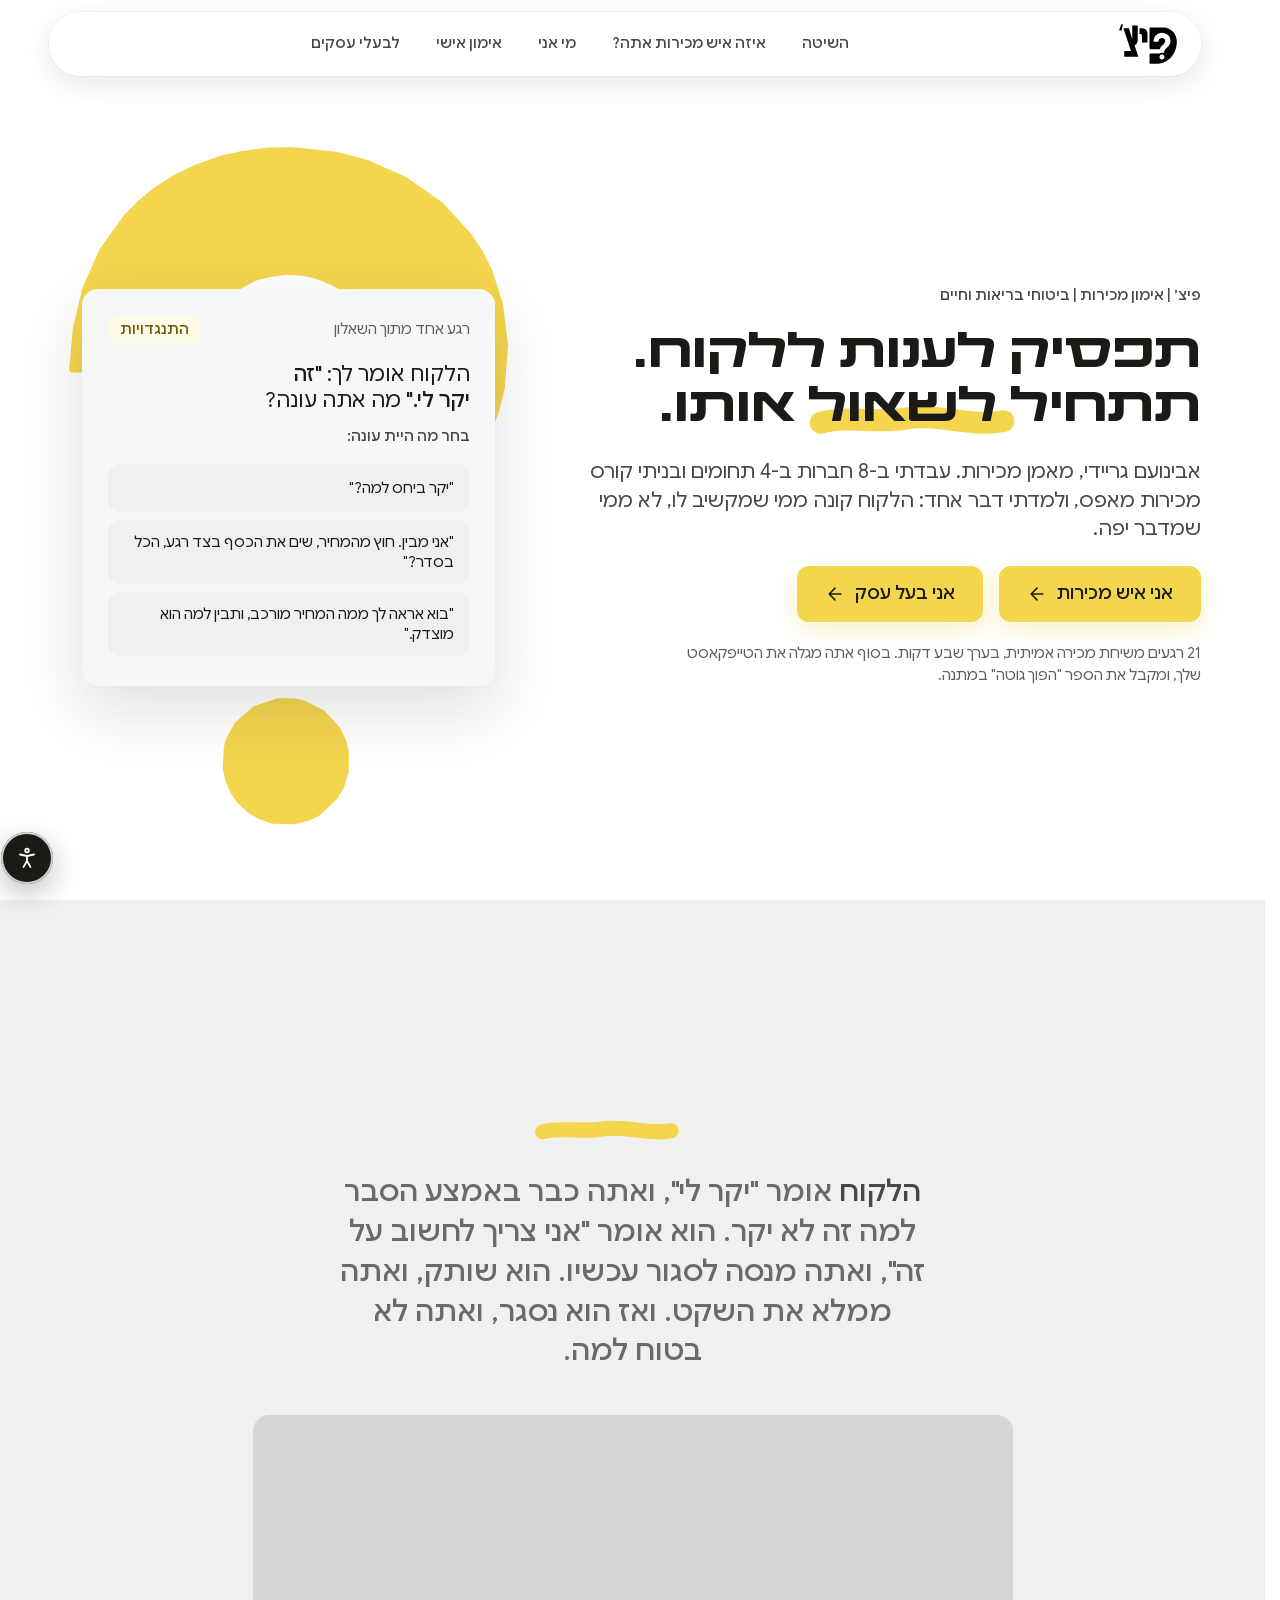
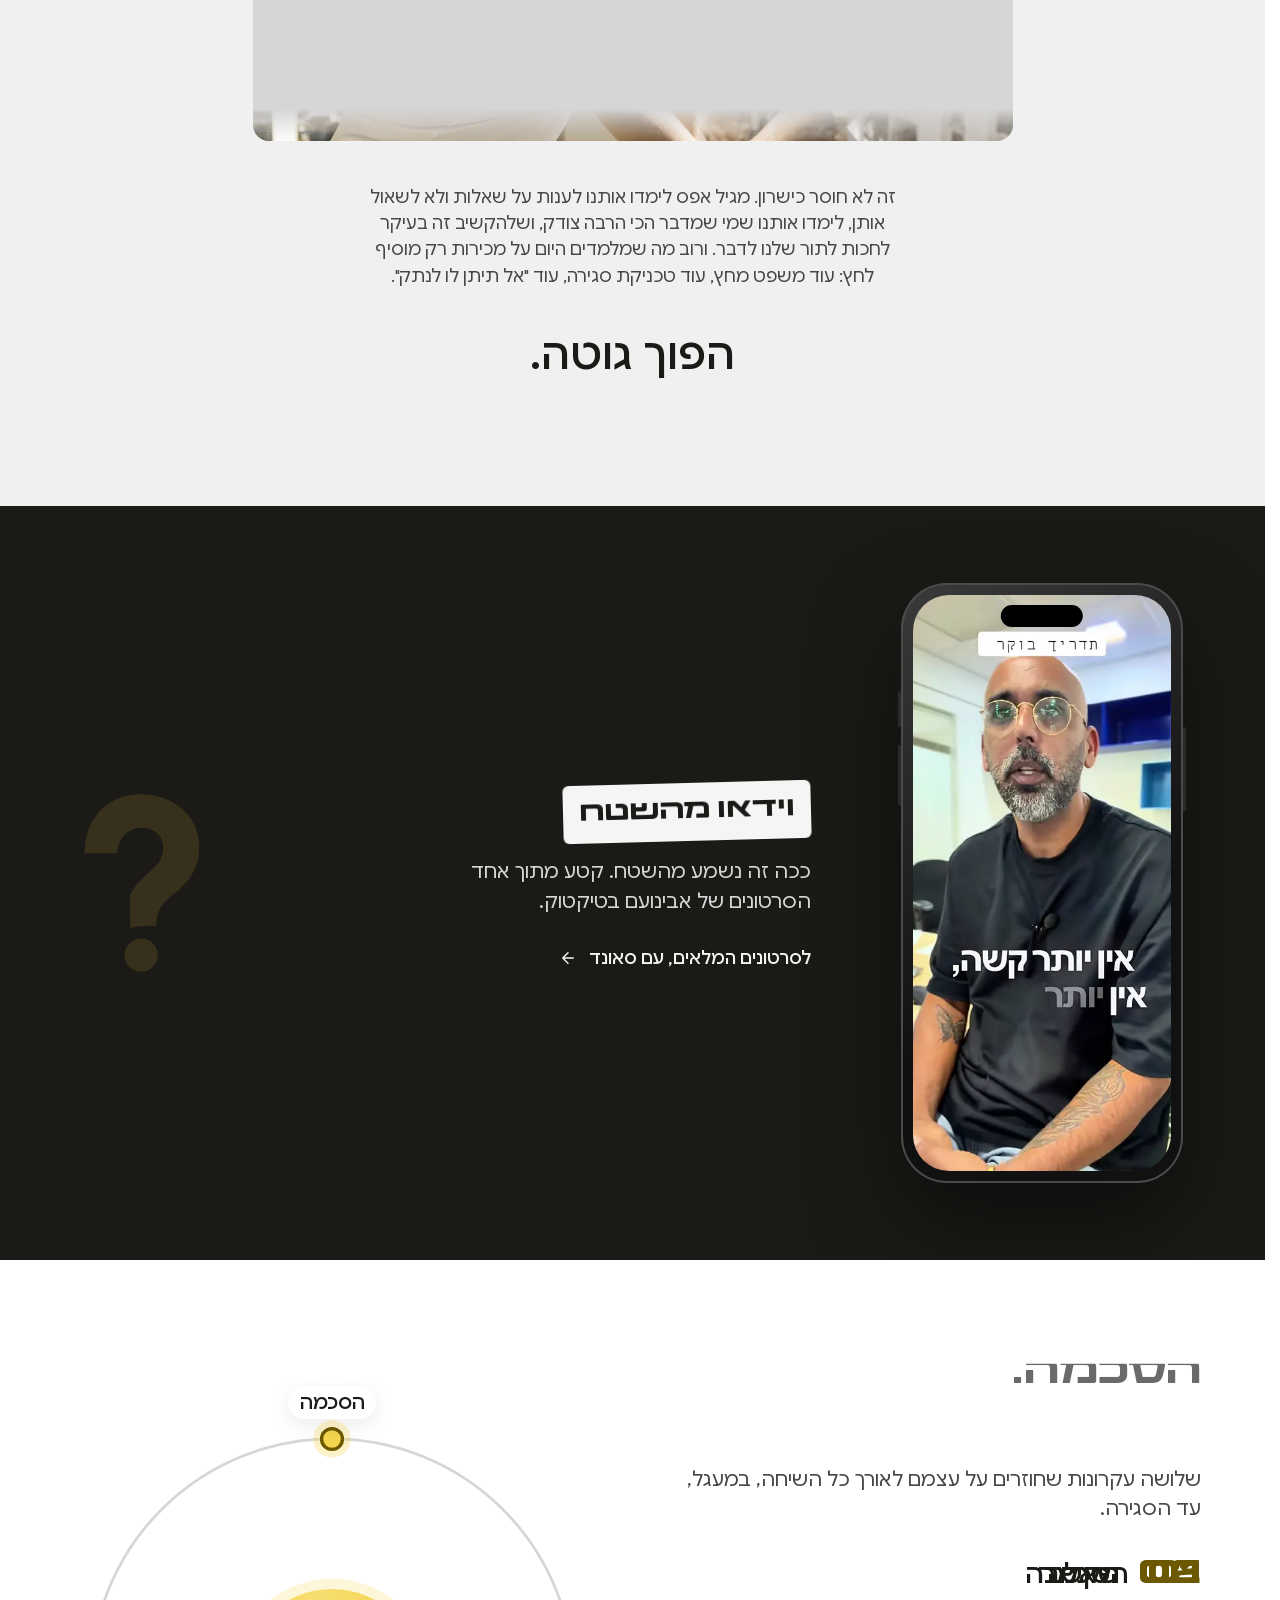
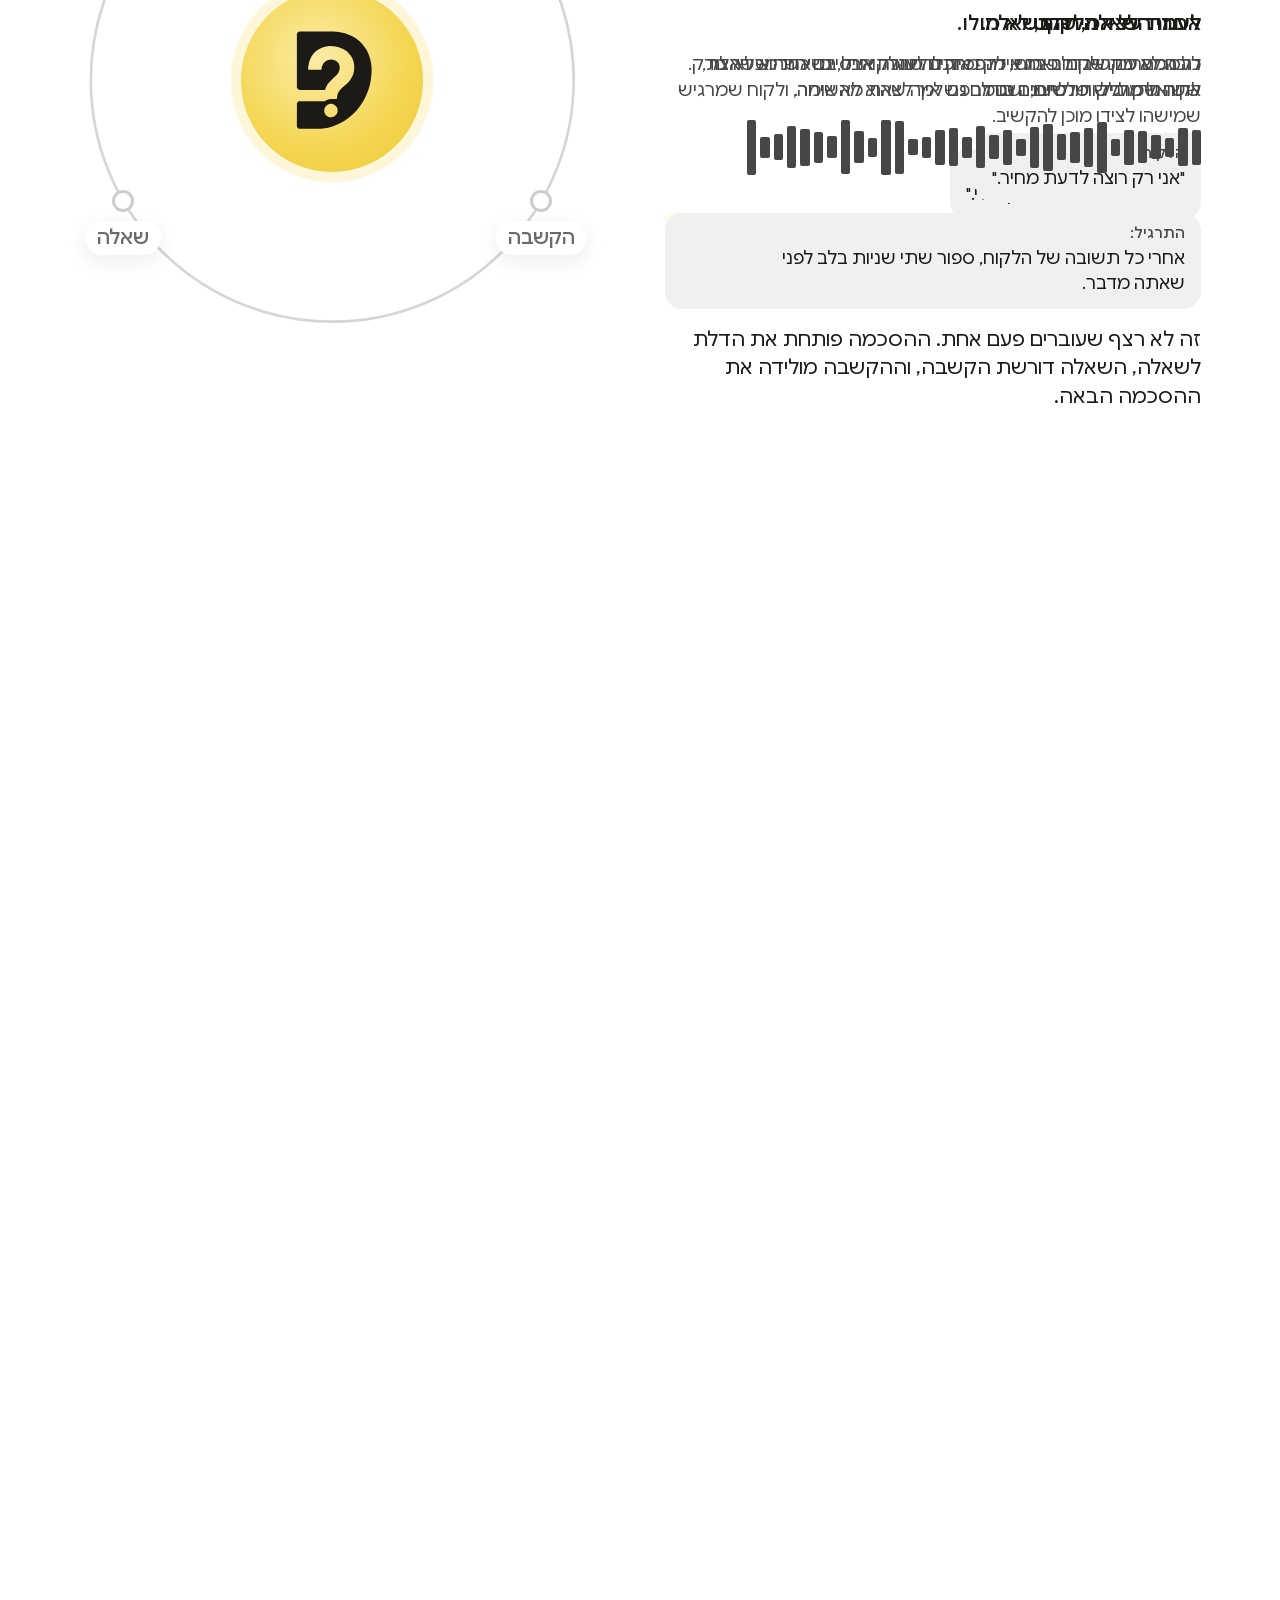
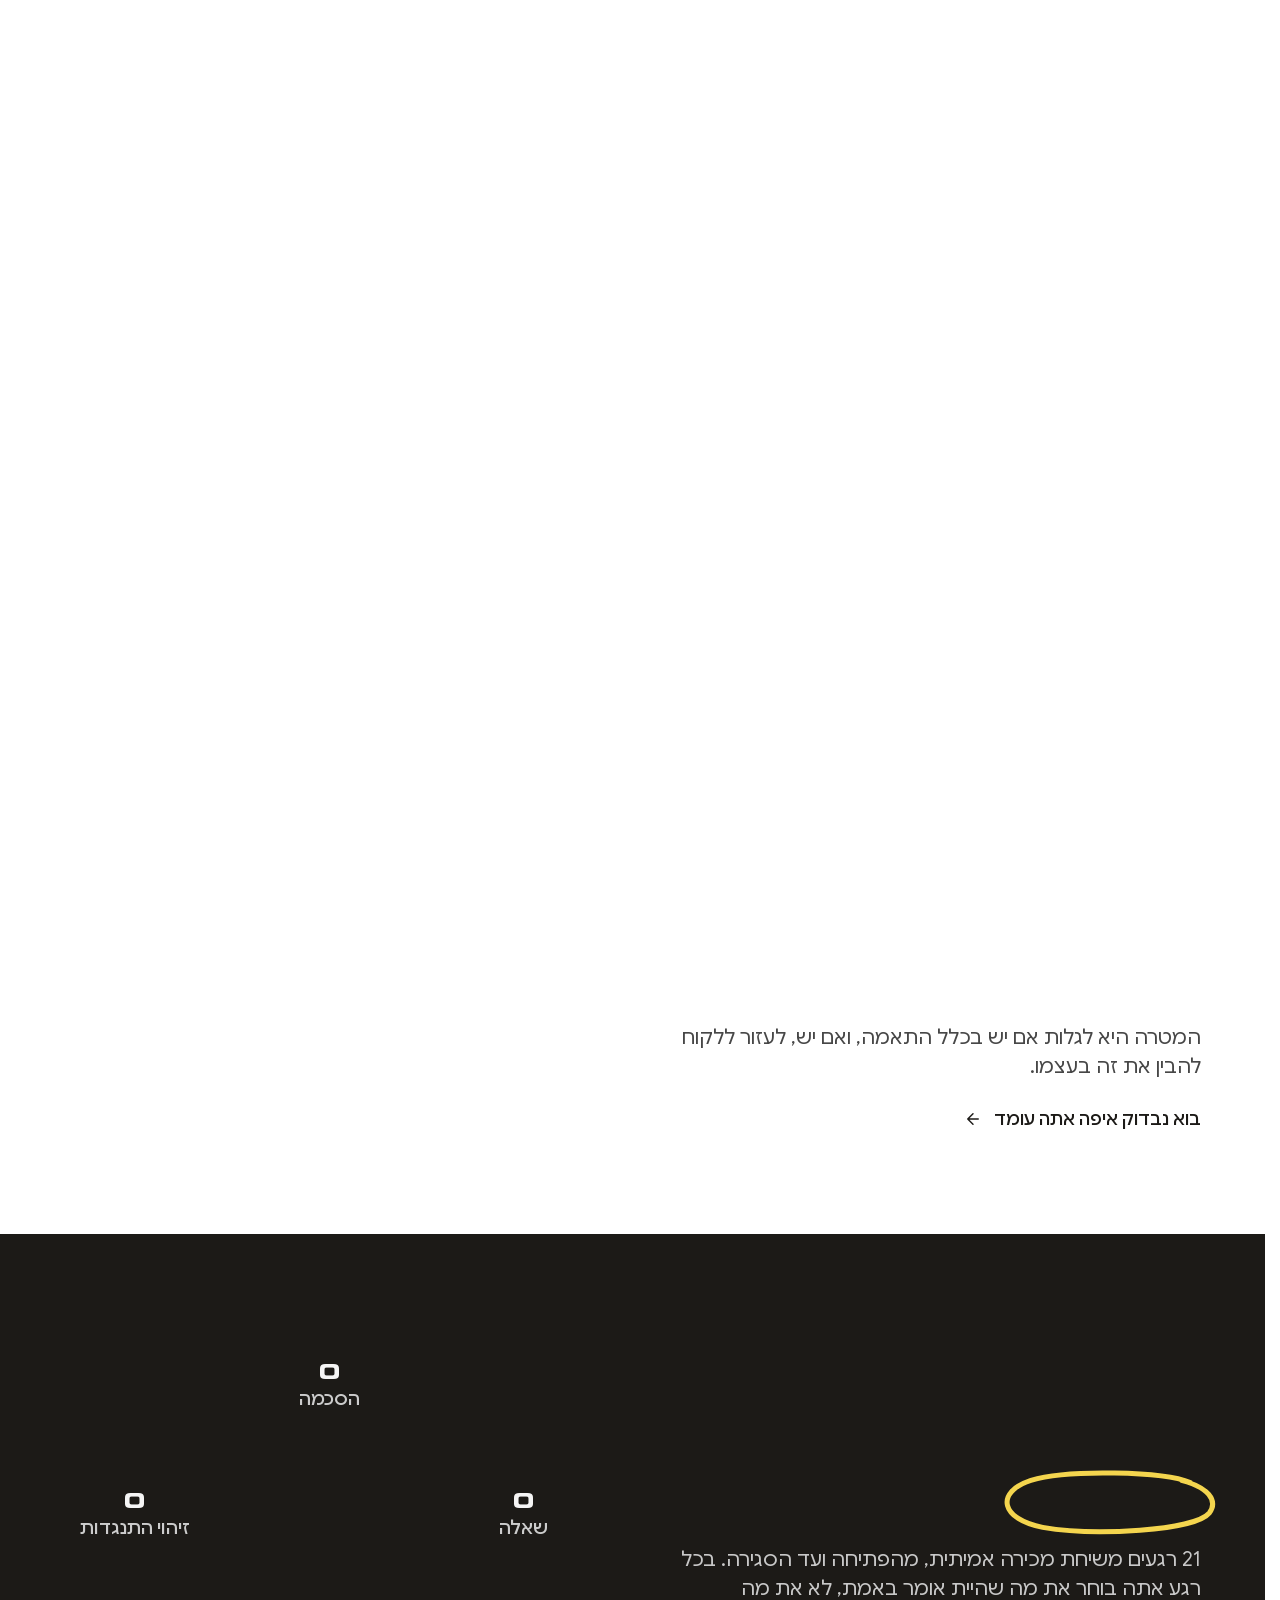
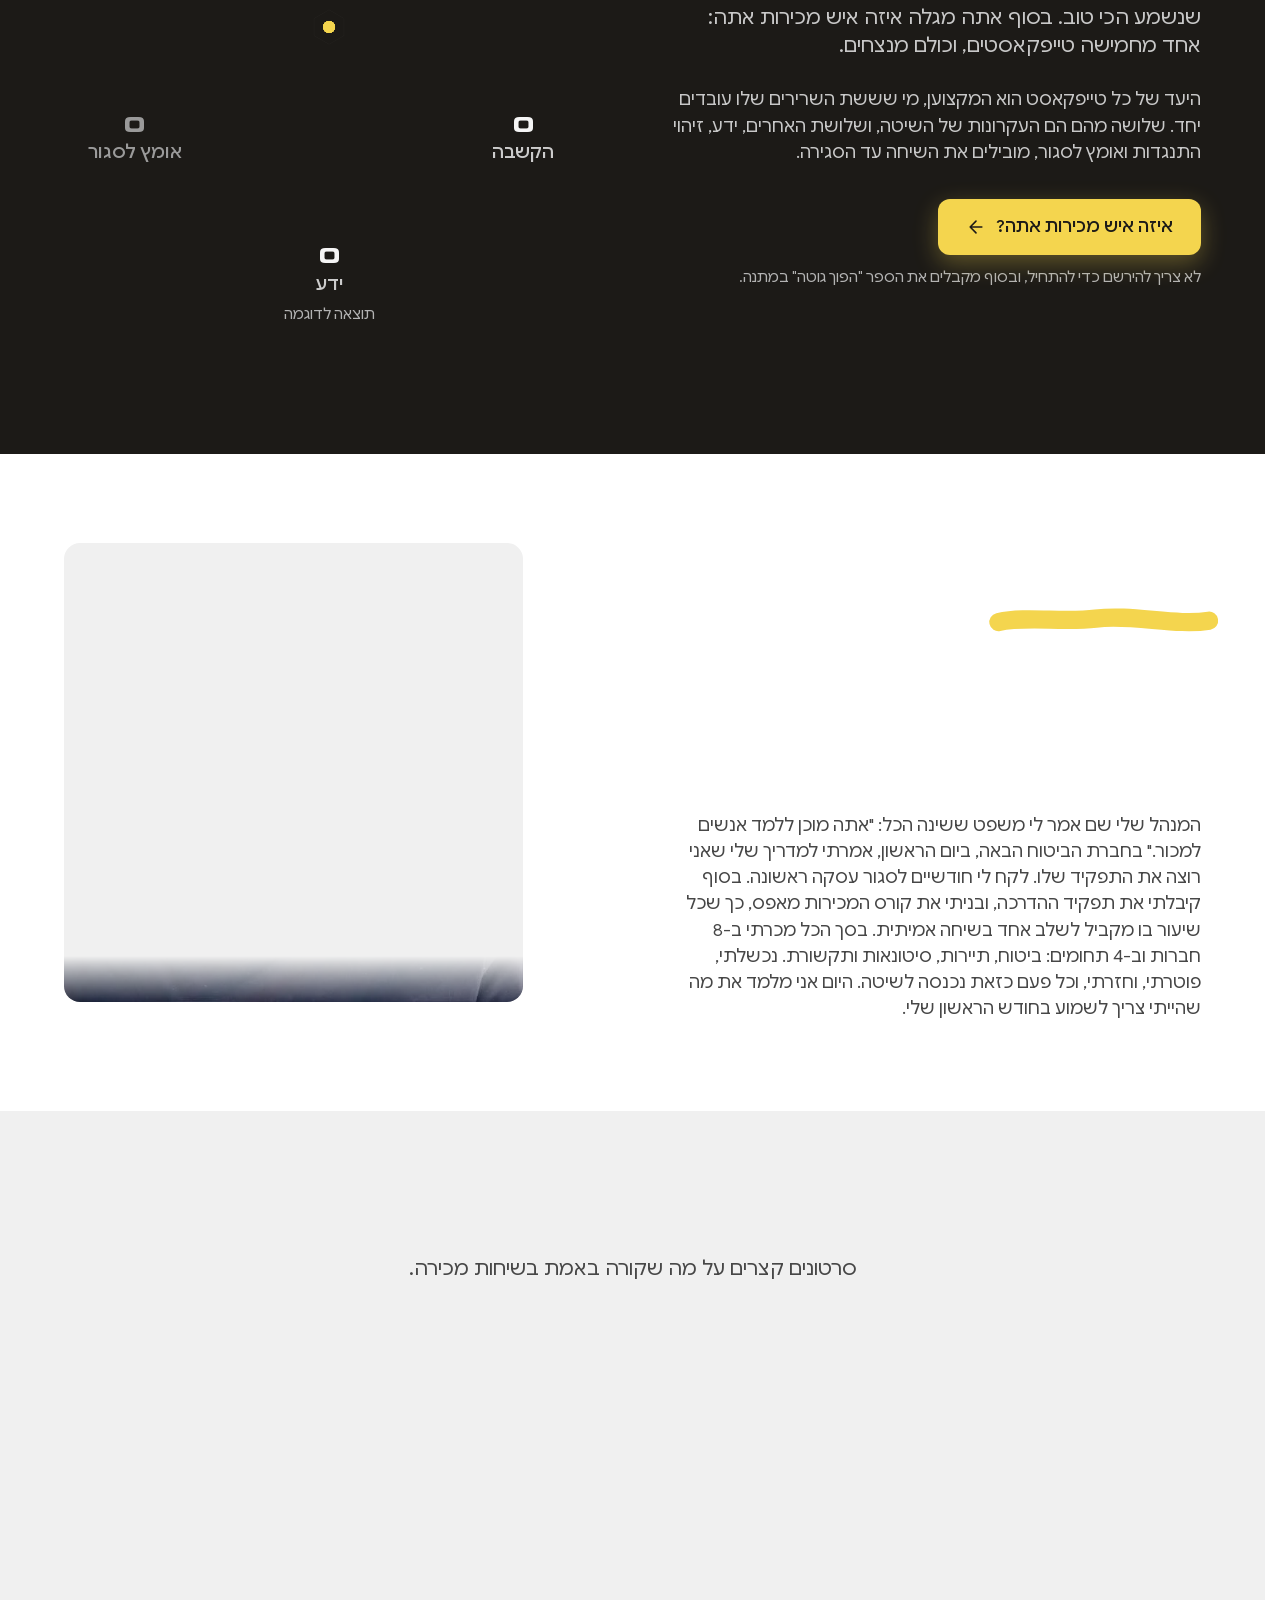
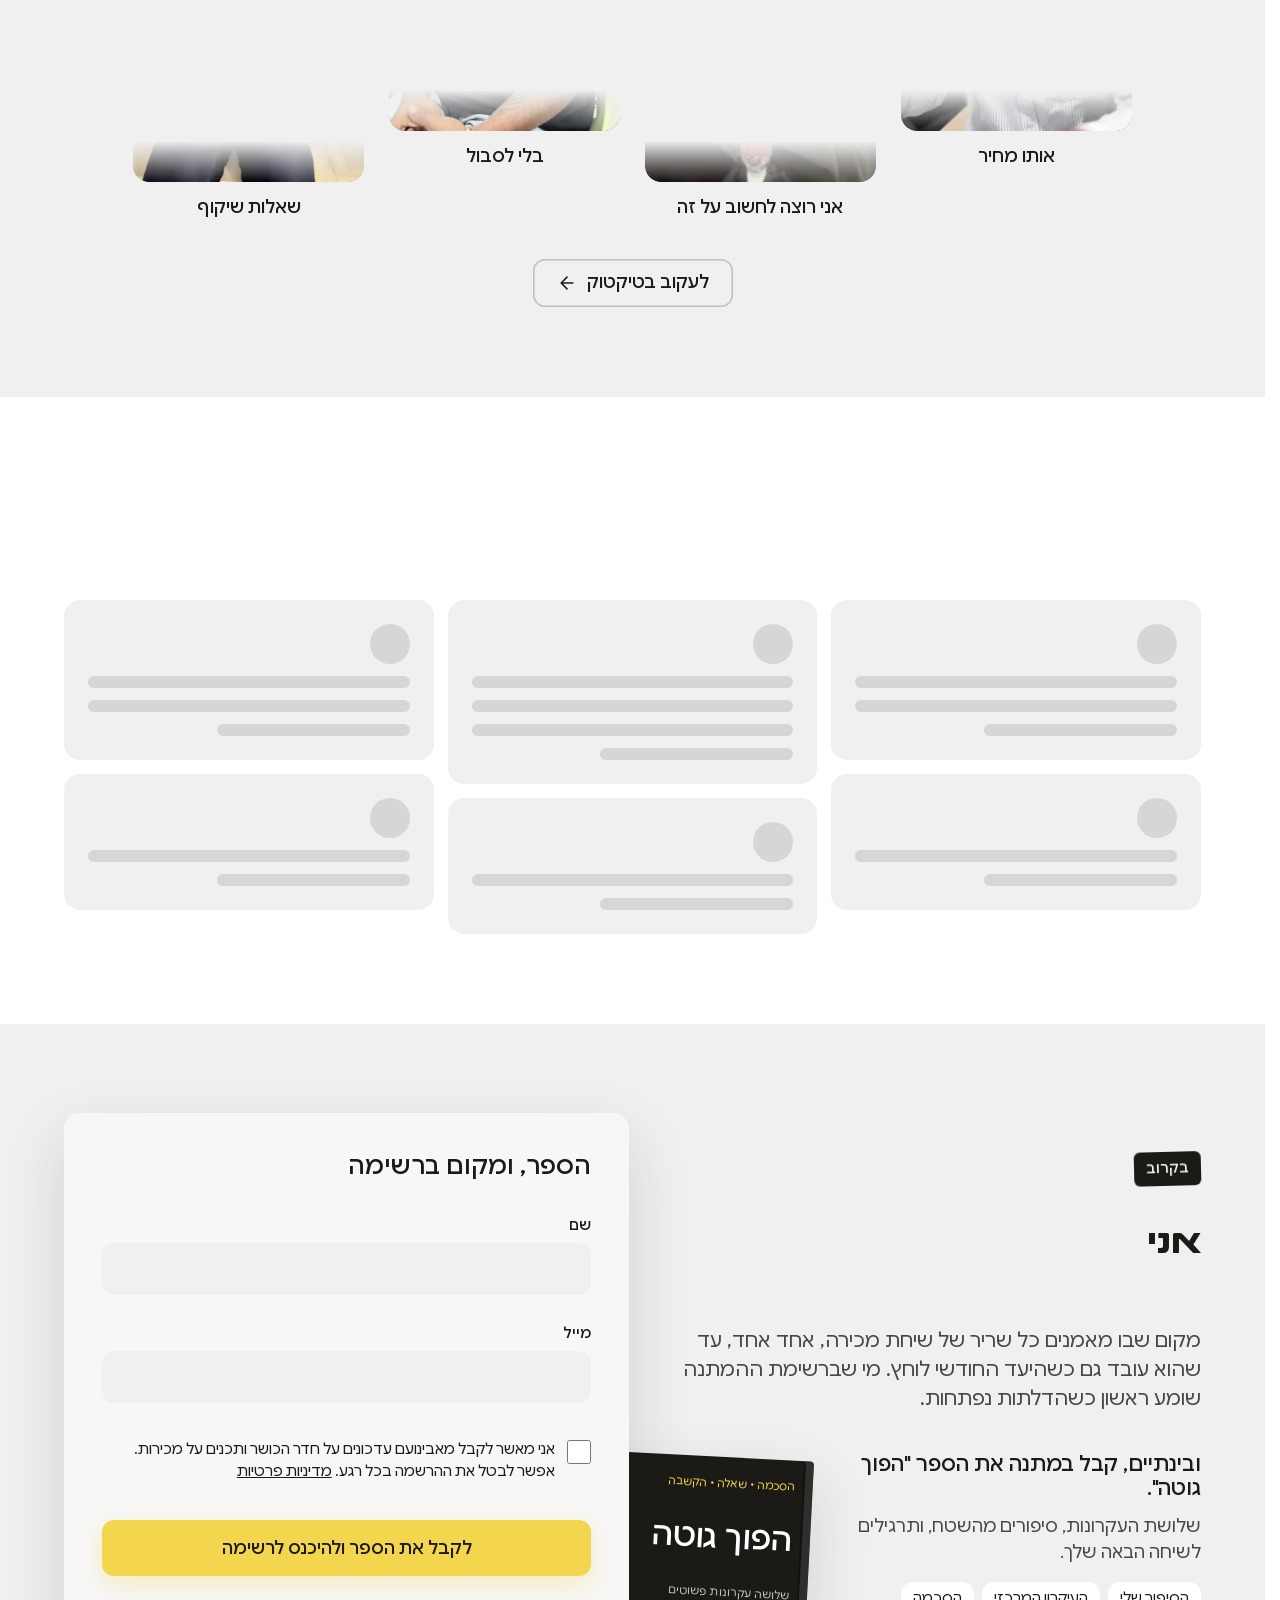
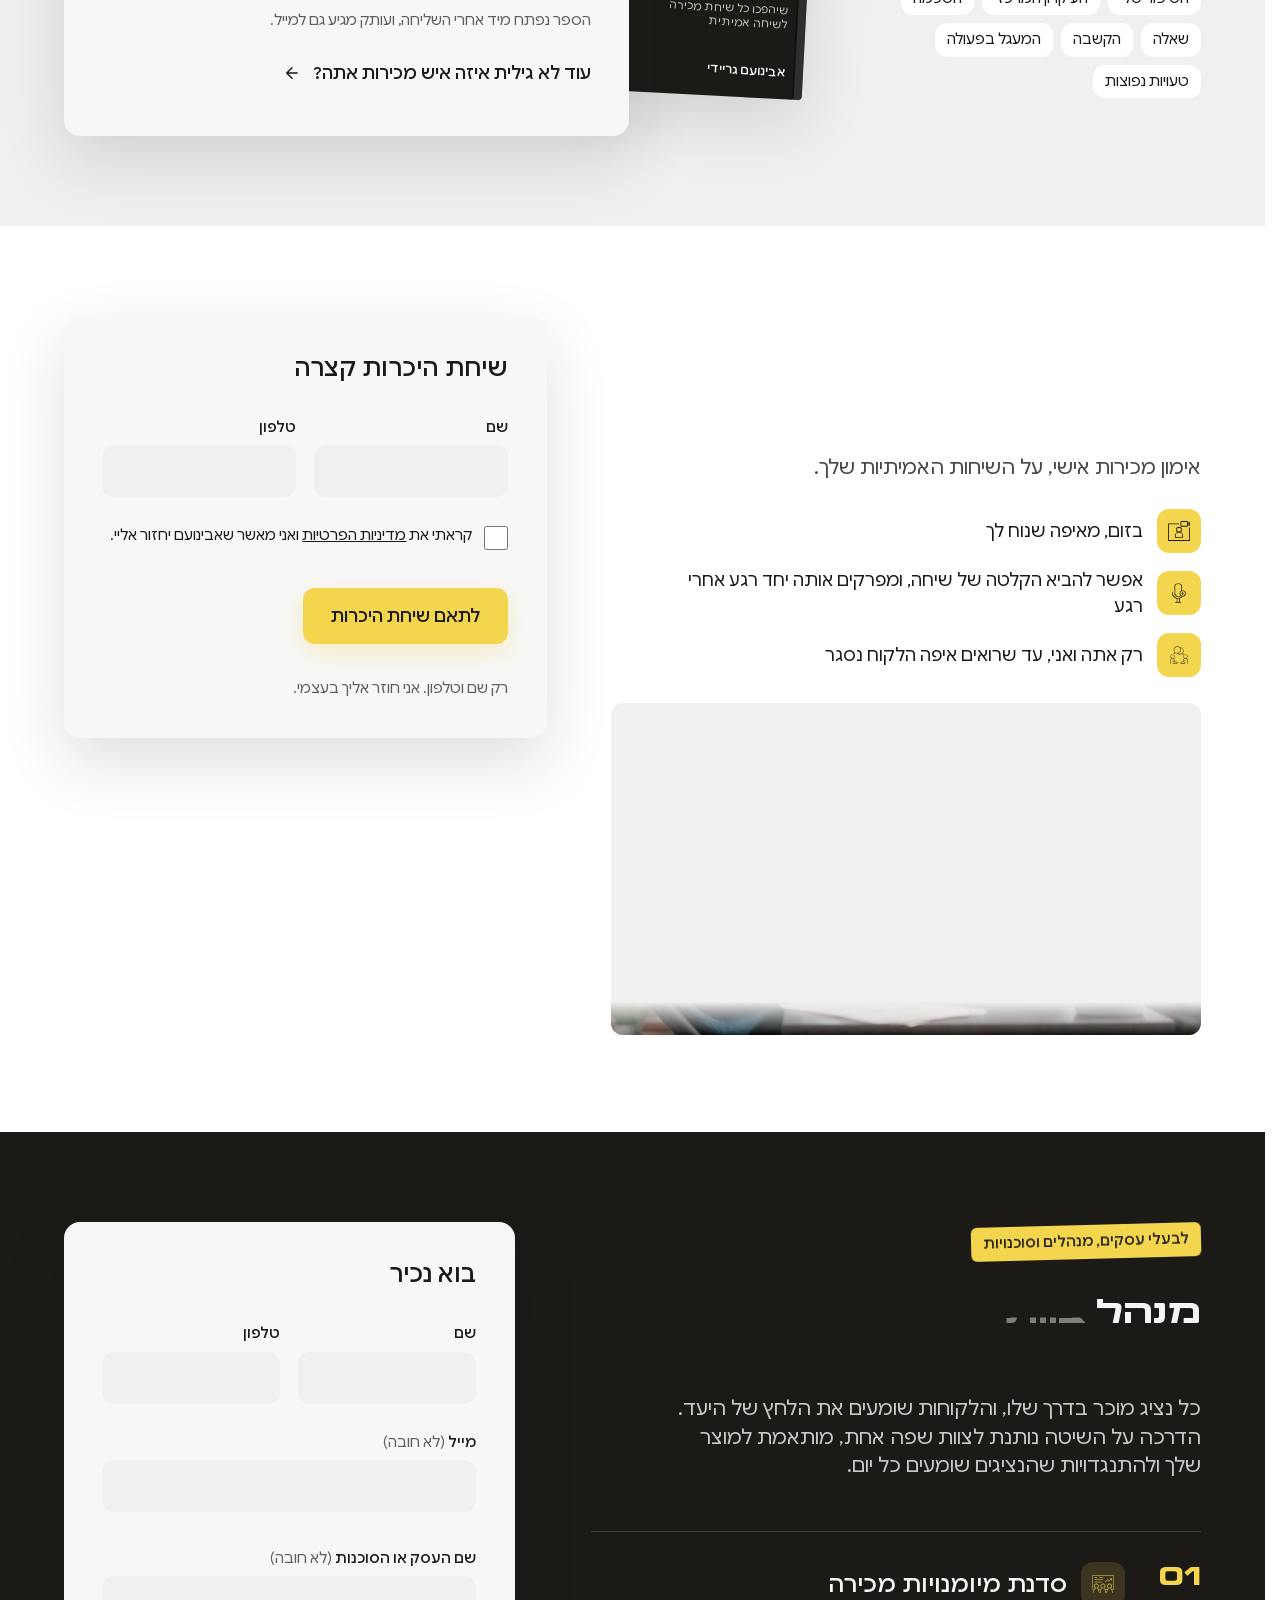
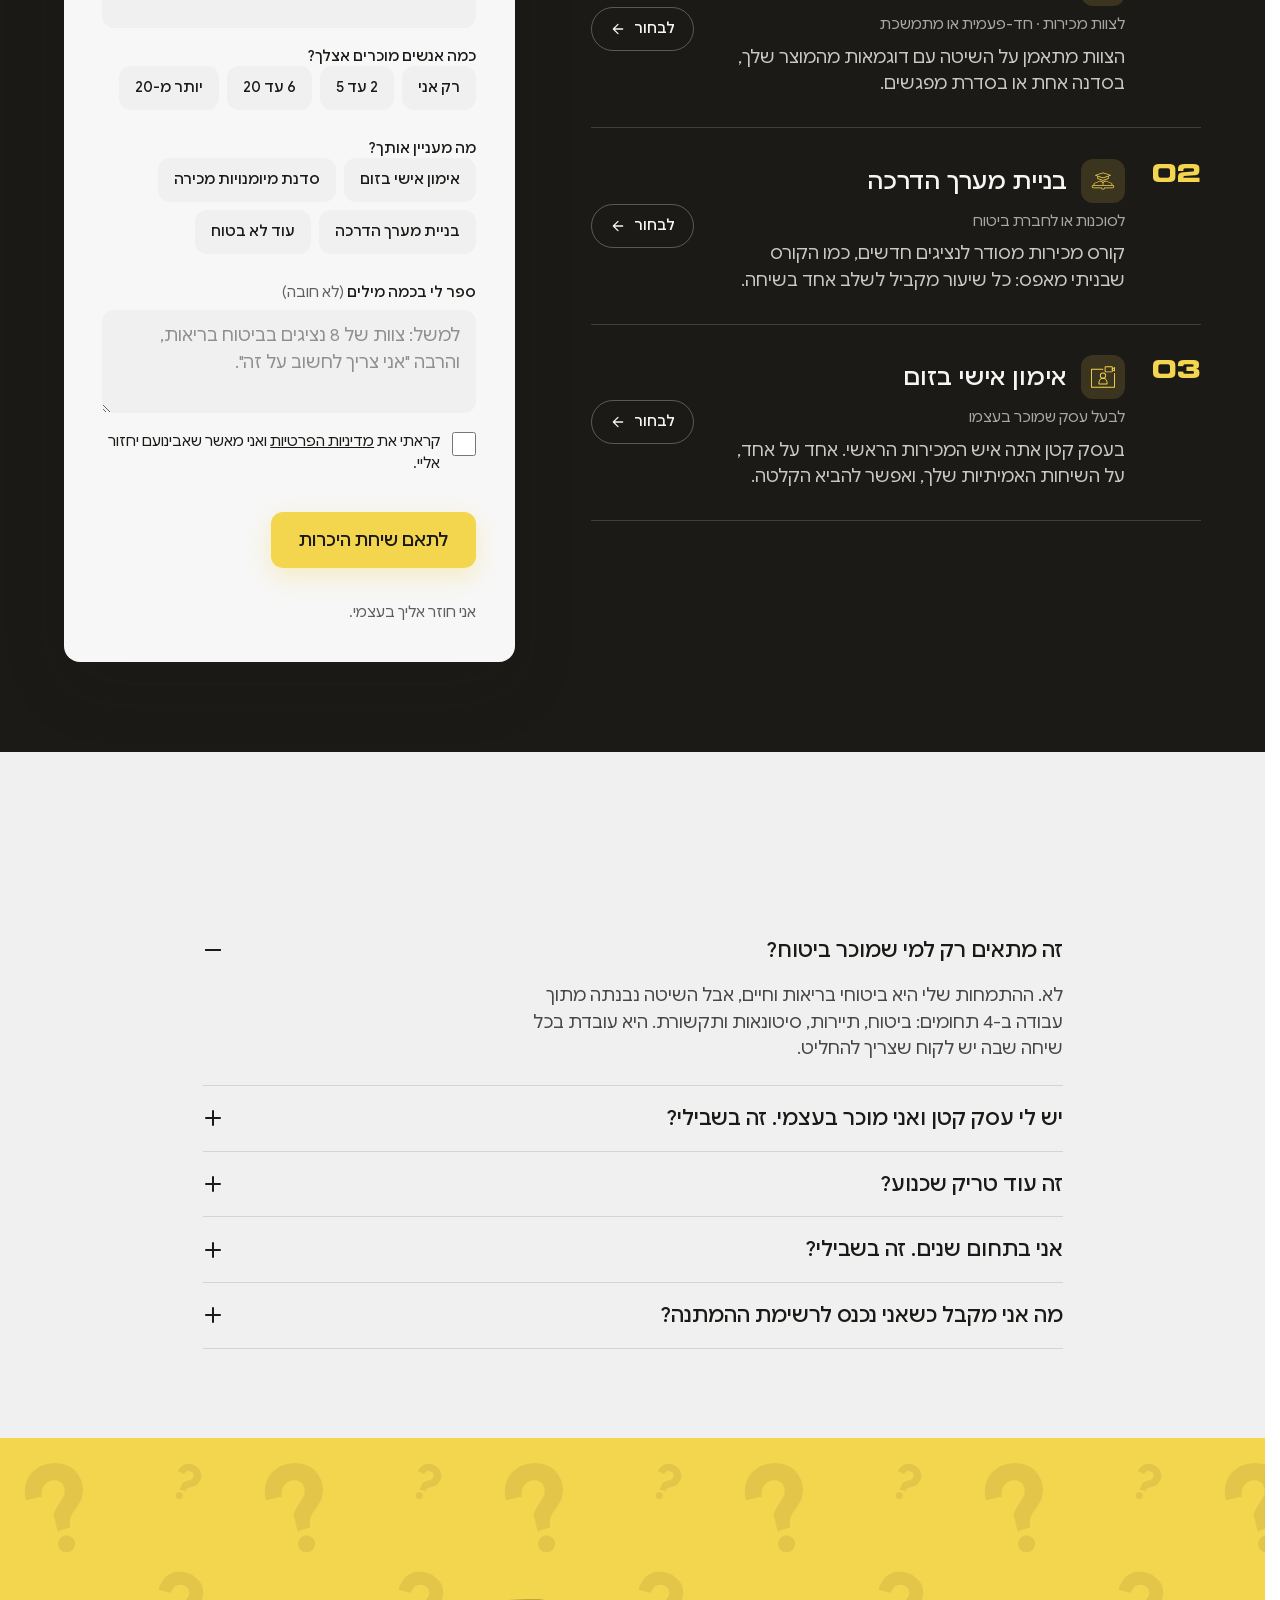
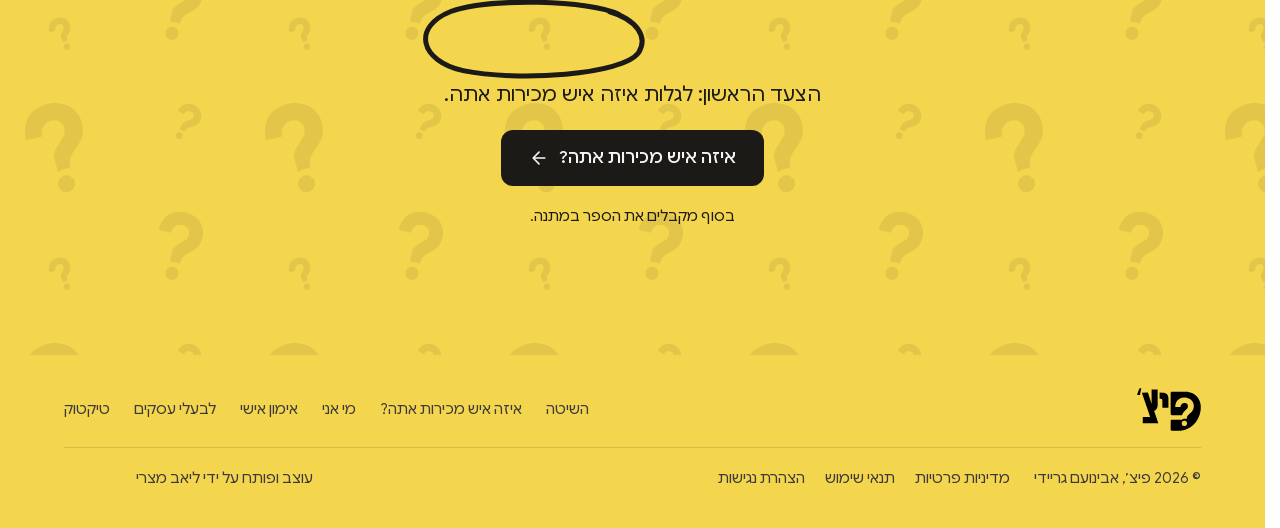
==== index.html @ 8273f3af "sketch update 2026-09-28_1820" ====
<!DOCTYPE html>
<html lang="he" dir="rtl">
<head>
<meta charset="utf-8">
<meta name="viewport" content="width=device-width, initial-scale=1">
<meta name="robots" content="noindex, nofollow">
<title>אבינועם גריידי | אימון מכירות | פיצ׳</title>
<meta name="description" content="מאמן מכירות עם התמחות בביטוחי בריאות וחיים. השיטה "הפוך גוטה": הסכמה, שאלה, הקשבה. גלה איזה איש מכירות אתה וקבל את הספר במתנה.">
<link rel="icon" href="images/favicon.svg" type="image/svg+xml">
<link rel="preload" href="fonts/TelAviv-BrutalistBold.woff2" as="font" type="font/woff2" crossorigin>
<link rel="preload" href="fonts/GoogleSans-Hebrew.woff2" as="font" type="font/woff2" crossorigin>
<link rel="stylesheet" href="site.css?v=8a9b856f">
<script>document.documentElement.classList.add("js");if(!matchMedia("(prefers-reduced-motion: reduce)").matches&&!/[?&]edit=1/.test(location.search))document.documentElement.classList.add("open-anim")</script>
</head>
<body data-page="index">
<a class="skip" href="#main">דילוג לתוכן</a>
<header class="hd" id="hd">
  <div class="hd-pill">
    <a class="hd-logo" href="index.html" aria-label="פיצ׳, לעמוד הבית"><img src="images/logo.svg" alt="" width="58" height="39"></a>
    <nav class="hd-nav" aria-label="ראשי"><a class="hd-link" href="index.html#method">השיטה</a><a class="hd-link" href="index.html#quiz">איזה איש מכירות אתה?</a><a class="hd-link" href="index.html#about">מי אני</a><a class="hd-link" href="index.html#coaching">אימון אישי</a><a class="hd-link" href="index.html#managers">לבעלי עסקים</a></nav>
    <button class="burger" type="button" aria-expanded="false" aria-controls="drawer" aria-label="פתיחת התפריט"><span></span><span></span></button>
  </div>
</header>
<div class="drawer" id="drawer" inert>
  <div class="drawer-scrim" data-close></div>
  <nav class="drawer-panel" aria-label="תפריט">
    <div class="drawer-top"><img src="images/logo.svg" alt="פיצ׳" width="58" height="39"><button class="drawer-x" type="button" data-close aria-label="סגירת התפריט"><span></span><span></span></button></div>
    <ul class="drawer-list"><li><a href="index.html#method">השיטה</a></li><li><a href="index.html#quiz">איזה איש מכירות אתה?</a></li><li><a href="index.html#about">מי אני</a></li><li><a href="index.html#coaching">אימון אישי</a></li><li><a href="index.html#managers">לבעלי עסקים</a></li></ul>
    <div class="drawer-foot"><a class="btn btn-primary btn-block" href="quiz.html">איזה איש מכירות אתה?</a></div>
  </nav>
</div>
<main id="main" tabindex="-1">
<!-- ============ 01 HERO: the hero that asks (the mechanism of MV:h7). The method starts on the first screen ============ -->
<section class="hero" aria-labelledby="hero-h">
  <div class="hero-grid">
    <div class="hero-copy">
      <p class="eyebrow" data-open>פיצ׳ | אימון מכירות | ביטוחי בריאות וחיים</p>
      <h1 id="hero-h" data-open data-lines><span>תפסיק לענות ללקוח.</span> <span>תתחיל <span class="hd-mark"><span>לשאול</span><svg viewBox="0 0 300 30" preserveAspectRatio="none" aria-hidden="true" focusable="false"><path d="M296,17 C250,25 190,7 140,14 C96,20 44,10 6,19"/></svg></span> אותו.</span></h1>
      <p class="lead" data-open>אבינועם גריידי, מאמן מכירות. <span class="more">עבדתי ב-8 חברות ב-4 תחומים ובניתי קורס מכירות מאפס, ולמדתי דבר אחד: הלקוח קונה ממי שמקשיב לו, לא ממי שמדבר יפה.</span></p>
      <div class="hero-ctas" data-cta-origin data-open>
        <!-- two equal doors on the first screen, yellow with ink text (Avinoam, voice note 27.9.2026: "שני כפתורים צהובים עם כיתוב שחור, אני איש מכירות או אני בעל עסק") -->
        <a class="btn btn-primary btn-lg" href="quiz.html">אני איש מכירות <svg class="i-arr" viewBox="0 0 24 24" fill="none" stroke="currentColor" stroke-width="1.9" stroke-linecap="round" stroke-linejoin="round" aria-hidden="true"><path d="M19 12H5m7-7-7 7 7 7"/></svg></a>
        <a class="btn btn-primary btn-lg hero-biz" href="#managers">אני בעל עסק <svg class="i-arr" viewBox="0 0 24 24" fill="none" stroke="currentColor" stroke-width="1.9" stroke-linecap="round" stroke-linejoin="round" aria-hidden="true"><path d="M19 12H5m7-7-7 7 7 7"/></svg></a>
      </div>
      <p class="hero-sub" data-open>21 רגעים משיחת מכירה אמיתית, בערך שבע דקות. בסוף אתה מגלה את הטייפקאסט שלך, ומקבל את הספר "הפוך גוטה" במתנה.</p>
    </div>
    <div class="hero-q">
      <svg class="hero-mark" viewBox="1166.5 744.5 352.5 540.0" aria-hidden="true" focusable="false"><path fill="currentColor" fill-rule="evenodd" d="M1334.0 1181.0 L1315.0 1187.5 L1301.0 1200.0 L1294.5 1211.0 L1292.0 1219.0 L1291.0 1236.0 L1293.0 1245.5 L1297.5 1256.0 L1302.5 1263.0 L1311.0 1271.0 L1318.5 1275.5 L1330.0 1279.5 L1347.5 1280.0 L1359.0 1277.0 L1367.0 1273.0 L1381.0 1260.0 L1386.5 1250.5 L1390.0 1239.0 L1390.0 1222.0 L1387.5 1213.0 L1383.0 1204.0 L1370.5 1190.5 L1354.0 1182.5 L1346.5 1181.0Z M1379.5 752.0 L1345.0 748.5 L1326.0 749.0 L1306.0 751.5 L1288.5 755.5 L1269.0 762.5 L1253.5 770.0 L1238.5 779.5 L1226.0 789.5 L1213.5 802.0 L1194.5 828.5 L1181.0 859.0 L1173.5 890.5 L1170.5 923.5 L1172.0 925.5 L1267.0 925.5 L1268.5 924.5 L1269.5 913.0 L1273.5 898.0 L1283.5 878.5 L1299.0 863.0 L1317.0 853.5 L1328.0 850.5 L1341.0 849.0 L1353.5 849.5 L1363.0 851.5 L1376.0 856.5 L1384.0 861.5 L1393.5 870.5 L1399.5 879.0 L1405.5 894.5 L1407.0 915.5 L1405.0 927.5 L1399.0 943.5 L1393.0 953.5 L1384.0 964.5 L1350.0 996.0 L1328.5 1018.0 L1317.0 1033.0 L1308.0 1048.5 L1308.0 1151.0 L1320.5 1146.5 L1333.5 1144.0 L1385.0 1143.5 L1389.0 1113.5 L1394.0 1099.0 L1400.5 1086.5 L1411.0 1072.5 L1424.5 1059.0 L1457.5 1031.5 L1482.5 1004.5 L1491.5 991.5 L1501.0 974.0 L1507.5 957.5 L1512.5 937.5 L1515.0 903.5 L1511.0 871.5 L1502.5 845.0 L1495.0 830.0 L1486.0 816.5 L1463.5 792.0 L1435.0 772.0 L1404.5 758.5Z"/></svg>
      <div class="qcard" data-qcard data-open>
        <p class="qcard-top"><span>רגע אחד מתוך השאלון</span><span class="qcard-tag">התנגדויות</span></p>
        <p class="qcard-q">הלקוח אומר לך: <b>"זה יקר לי."</b> מה אתה עונה?</p>
        <p class="qcard-hint">בחר מה היית עונה:</p>
        <div class="qcard-lines">
          <div class="qcard-ask is-on" role="group" aria-label="שלוש תגובות אפשריות">
            <button type="button" data-a="1">"יקר ביחס למה?"</button>
            <button type="button" data-a="0">"אני מבין. חוץ מהמחיר, שים את הכסף בצד רגע, הכל בסדר?"</button>
            <button type="button" data-a="2">"בוא אראה לך ממה המחיר מורכב, ותבין למה הוא מוצדק."</button>
          </div>
          <div class="qcard-res" data-res aria-live="polite">
            <p class="qcard-verdict" data-verdict></p>
            <p class="qcard-why" data-why></p>
            <p class="qcard-more">יש עוד 20 רגעים כאלה, מהפתיחה ועד הסגירה, ובסוף אתה מגלה איזה איש מכירות אתה.</p>
            <div class="qcard-go"><a class="btn btn-primary" href="quiz.html">איזה איש מכירות אתה? <svg class="i-arr" viewBox="0 0 24 24" fill="none" stroke="currentColor" stroke-width="1.9" stroke-linecap="round" stroke-linejoin="round" aria-hidden="true"><path d="M19 12H5m7-7-7 7 7 7"/></svg></a><button class="qcard-again" type="button" data-again>לנסות תגובה אחרת</button></div>
          </div>
        </div>
      </div>
    </div>
  </div>
</section>

<!-- ============ 02 PAIN (C14) + MV:g48: the scene fills word by word, at the pace of reading ============ -->
<section class="sec pain muted" aria-labelledby="pain-h" data-comp="C14">
  <div class="pain-in">
    <h2 id="pain-h">לימדו אותך לענות. בשיחת מכירה, זה בדיוק מה <span class="hd-mark"><span>שתוקע</span><svg viewBox="0 0 300 30" preserveAspectRatio="none" aria-hidden="true" focusable="false"><path d="M296,17 C250,25 190,7 140,14 C96,20 44,10 6,19"/></svg></span> אותה.</h2>
    <p class="pain-scene" data-fill>הלקוח אומר "יקר לי", ואתה כבר באמצע הסבר למה זה לא יקר. הוא אומר "אני צריך לחשוב על זה", ואתה מנסה לסגור עכשיו. הוא שותק, ואתה ממלא את השקט. ואז הוא נסגר, ואתה לא בטוח למה.</p>
    <figure class="pain-photo" aria-hidden="true"><img src="images/pain-call-1200.webp" srcset="images/pain-call-800.webp 800w, images/pain-call-1200.webp 1200w, images/pain-call-1920.webp 1920w" sizes="(max-width: 767px) 100vw, 88vw" alt="" width="1200" height="800" loading="lazy" decoding="async"></figure>
    <p class="pain-body rv">זה לא חוסר כישרון. מגיל אפס לימדו אותנו לענות על שאלות ולא לשאול אותן, לימדו אותנו שמי שמדבר הכי הרבה צודק, ושלהקשיב זה בעיקר לחכות לתור שלנו לדבר. ורוב מה שמלמדים היום על מכירות רק מוסיף לחץ: עוד משפט מחץ, עוד טכניקת סגירה, עוד "אל תיתן לו לנתק".</p>
    <p class="statement rv">הפוך גוטה.</p>
  </div>
</section>

<!-- ============ 02b FROM THE FIELD: a loop from his own videos, muted. A placeholder until the source files arrive ============ -->
<section class="reel" aria-label="אבינועם מהשטח">
  <div class="reel-in">
    <div class="phone rv" aria-hidden="true">
      <span class="phone-btn phone-btn-a"></span><span class="phone-btn phone-btn-b"></span><span class="phone-btn phone-btn-c"></span>
      <div class="phone-screen">
        <span class="phone-island"></span>
        <video class="phone-video" src="video/v3.mp4" poster="images/v3-poster.webp" muted loop playsinline preload="none" data-reel></video>
      </div>
    </div>
    <div class="reel-copy">
      <svg class="reel-q" viewBox="1166.5 744.5 352.5 540.0" aria-hidden="true" focusable="false"><path fill="currentColor" fill-rule="evenodd" d="M1334.0 1181.0 L1315.0 1187.5 L1301.0 1200.0 L1294.5 1211.0 L1292.0 1219.0 L1291.0 1236.0 L1293.0 1245.5 L1297.5 1256.0 L1302.5 1263.0 L1311.0 1271.0 L1318.5 1275.5 L1330.0 1279.5 L1347.5 1280.0 L1359.0 1277.0 L1367.0 1273.0 L1381.0 1260.0 L1386.5 1250.5 L1390.0 1239.0 L1390.0 1222.0 L1387.5 1213.0 L1383.0 1204.0 L1370.5 1190.5 L1354.0 1182.5 L1346.5 1181.0Z M1379.5 752.0 L1345.0 748.5 L1326.0 749.0 L1306.0 751.5 L1288.5 755.5 L1269.0 762.5 L1253.5 770.0 L1238.5 779.5 L1226.0 789.5 L1213.5 802.0 L1194.5 828.5 L1181.0 859.0 L1173.5 890.5 L1170.5 923.5 L1172.0 925.5 L1267.0 925.5 L1268.5 924.5 L1269.5 913.0 L1273.5 898.0 L1283.5 878.5 L1299.0 863.0 L1317.0 853.5 L1328.0 850.5 L1341.0 849.0 L1353.5 849.5 L1363.0 851.5 L1376.0 856.5 L1384.0 861.5 L1393.5 870.5 L1399.5 879.0 L1405.5 894.5 L1407.0 915.5 L1405.0 927.5 L1399.0 943.5 L1393.0 953.5 L1384.0 964.5 L1350.0 996.0 L1328.5 1018.0 L1317.0 1033.0 L1308.0 1048.5 L1308.0 1151.0 L1320.5 1146.5 L1333.5 1144.0 L1385.0 1143.5 L1389.0 1113.5 L1394.0 1099.0 L1400.5 1086.5 L1411.0 1072.5 L1424.5 1059.0 L1457.5 1031.5 L1482.5 1004.5 L1491.5 991.5 L1501.0 974.0 L1507.5 957.5 L1512.5 937.5 L1515.0 903.5 L1511.0 871.5 L1502.5 845.0 L1495.0 830.0 L1486.0 816.5 L1463.5 792.0 L1435.0 772.0 L1404.5 758.5Z"/></svg>
      <p class="reel-tag rv">וידאו מהשטח</p>
      <p class="reel-note rv">ככה זה נשמע מהשטח. קטע מתוך אחד הסרטונים של אבינועם בטיקטוק.</p>
      <a class="link-arrow reel-link rv" href="#videos">לסרטונים המלאים, עם סאונד <svg class="i-arr" viewBox="0 0 24 24" fill="none" stroke="currentColor" stroke-width="1.9" stroke-linecap="round" stroke-linejoin="round" aria-hidden="true"><path d="M19 12H5m7-7-7 7 7 7"/></svg></a>
    </div>
  </div>
</section>

<!-- ============ 03 THE METHOD (C11, sticky) + MV:g22: the circle is pinned and colors between the three principles ============ -->
<section class="sec method" id="method" aria-labelledby="method-h">
  <div class="method-stage">
    <div class="method-copy">
      <h2 id="method-h">הסכמה. שאלה. הקשבה.</h2>
      <p class="lead rv">שלושה עקרונות שחוזרים על עצמם לאורך כל השיחה, במעגל, עד הסגירה.</p>
      <ol class="msteps">
        <li class="mstep is-on" data-step="0">
          <h3><span class="mstep-n">01</span> הסכמה</h3>
          <p class="mstep-key">לעמוד לצד הלקוח, לא מולו.</p>
          <p>להסכים עם הלקוח פירושו להפסיק להתווכח איתו, גם כשהוא לא צודק. לקוח שמרגיש שנלחמים בו מחפש איך לצאת מהשיחה, ולקוח שמרגיש שמישהו לצידו מוכן להקשיב.</p>
          <blockquote class="field talk"><p class="b-them"><span>הלקוח:</span> "אני כבר מרוצה מהספק שלי."</p><p class="b-you"><span>אתה:</span> "אני שומע אותך, וזה הגיוני שלא תחליף ספק סתם."</p></blockquote>
        </li>
        <li class="mstep" data-step="1">
          <h3><span class="mstep-n">02</span> שאלה</h3>
          <p class="mstep-key">לענות על אמירה בשאלה.</p>
          <p>כל המערכת שגדלנו בה אימנה אותנו לענות, אבל בשיחת מכירה מי ששואל מוביל, ומי שעונה נגרר.</p>
          <blockquote class="field talk"><p class="b-them"><span>הלקוח:</span> "אני רק רוצה לדעת מחיר."</p><p class="b-you"><span>אתה:</span> "מה הכי חשוב לך בזה, לראות את המשחק מקרוב או כל החוויה מסביב?"</p></blockquote>
        </li>
        <li class="mstep" data-step="2">
          <h3><span class="mstep-n">03</span> הקשבה</h3>
          <p class="mstep-key">אחרי השאלה, שקט.</p>
          <p>רובנו לא מקשיבים באמת, רק מחכים שהלקוח יסיים. אחרי ששאלת, אתה נותן ללקוח לסיים, ושם לב גם למה שהוא לא אומר.</p>
          <div class="wave" aria-hidden="true"><div class="wave-bars"></div><span class="wave-hush">שתי שניות של שקט</span></div>
          <blockquote class="field talk"><p class="b-note"><span>התרגיל:</span> אחרי כל תשובה של הלקוח, ספור שתי שניות בלב לפני שאתה מדבר.</p></blockquote>
        </li>
      </ol>
      <p class="method-loop rv">זה לא רצף שעוברים פעם אחת. ההסכמה פותחת את הדלת לשאלה, השאלה דורשת הקשבה, וההקשבה מולידה את ההסכמה הבאה.</p>
    </div>
    <div class="method-ring" aria-hidden="true">
      <svg class="ring" viewBox="0 0 600 600">
        <circle class="ring-track" cx="300" cy="300" r="270"/>
        <circle class="ring-draw" cx="300" cy="300" r="270"/>
      </svg>
      <span class="ring-st st-0" data-st="0"><i></i><b>הסכמה</b></span>
      <span class="ring-st st-1" data-st="1"><i></i><b>שאלה</b></span>
      <span class="ring-st st-2" data-st="2"><i></i><b>הקשבה</b></span>
      <div class="ring-core"><span class="ring-badge"><svg class="ring-mark" viewBox="1081.5 635.5 568.0 736.5" aria-hidden="true" focusable="false"><path fill="currentColor" fill-rule="evenodd" d="M1096.5 643.0 L1090.5 648.5 L1087.0 654.5 L1085.5 661.5 L1085.5 1053.5 L1089.0 1064.5 L1097.5 1073.0 L1108.0 1076.5 L1296.5 1076.5 L1305.0 1053.5 L1312.5 1039.0 L1321.5 1026.0 L1350.0 995.5 L1383.5 964.5 L1392.5 953.5 L1398.5 943.5 L1404.5 927.5 L1406.5 915.5 L1405.0 894.5 L1399.0 879.0 L1393.0 870.5 L1379.5 859.0 L1363.0 852.0 L1347.5 849.5 L1334.0 850.0 L1320.0 853.0 L1305.0 859.5 L1294.5 867.0 L1284.0 878.5 L1276.0 893.0 L1272.0 904.0 L1269.0 924.5 L1267.0 926.0 L1172.0 926.0 L1170.5 925.0 L1171.0 905.0 L1175.5 877.5 L1182.5 853.5 L1194.0 828.5 L1209.5 806.0 L1226.0 789.0 L1238.5 779.0 L1253.5 769.5 L1269.0 762.0 L1288.5 755.0 L1306.0 751.0 L1326.0 748.5 L1362.5 749.0 L1400.0 756.5 L1431.5 769.5 L1451.5 782.0 L1463.5 791.5 L1486.5 816.5 L1495.5 830.0 L1503.0 845.0 L1511.5 871.5 L1515.5 903.5 L1513.0 937.5 L1505.0 966.0 L1492.0 991.5 L1473.5 1016.0 L1457.5 1032.0 L1424.5 1059.5 L1404.0 1082.0 L1394.5 1099.0 L1390.5 1110.0 L1387.0 1125.5 L1385.0 1144.0 L1339.5 1144.0 L1326.5 1145.5 L1309.0 1151.0 L1293.5 1160.0 L1107.5 1160.0 L1100.5 1161.5 L1093.0 1166.0 L1088.0 1172.5 L1086.0 1178.0 L1085.5 1347.0 L1088.5 1356.0 L1096.0 1364.0 L1105.0 1367.5 L1254.5 1367.5 L1269.0 1366.5 L1319.5 1358.5 L1346.0 1351.5 L1376.0 1341.0 L1409.0 1326.0 L1442.5 1307.0 L1471.5 1287.0 L1504.5 1259.0 L1532.5 1230.0 L1561.5 1193.5 L1586.5 1154.0 L1602.5 1122.5 L1620.5 1077.5 L1632.5 1035.5 L1639.0 1002.5 L1644.5 953.5 L1645.0 916.0 L1641.5 879.0 L1634.5 845.0 L1623.5 812.0 L1608.5 780.0 L1597.5 762.0 L1576.5 734.5 L1557.0 714.5 L1531.5 694.0 L1508.0 679.0 L1479.5 665.0 L1450.5 654.5 L1428.0 648.5 L1398.5 643.0 L1359.5 639.5 L1107.0 639.5Z M1334.0 1180.5 L1346.5 1180.5 L1354.0 1182.0 L1370.5 1190.0 L1383.5 1204.0 L1388.0 1213.0 L1390.5 1222.0 L1390.5 1239.0 L1387.0 1250.5 L1381.5 1260.0 L1367.0 1273.5 L1359.0 1277.5 L1347.5 1280.5 L1330.0 1280.0 L1318.5 1276.0 L1311.0 1271.5 L1302.0 1263.0 L1297.0 1256.0 L1292.5 1245.5 L1290.5 1236.0 L1291.5 1219.0 L1294.0 1211.0 L1300.5 1200.0 L1315.0 1187.0Z"/></svg></span></div>
    </div>
  </div>
  <div class="method-after rv">
    <p class="method-honest">המטרה היא לגלות אם יש בכלל התאמה, ואם יש, לעזור ללקוח להבין את זה בעצמו.</p>
    <a class="link-arrow" href="quiz.html">בוא נבדוק איפה אתה עומד <svg class="i-arr" viewBox="0 0 24 24" fill="none" stroke="currentColor" stroke-width="1.9" stroke-linecap="round" stroke-linejoin="round" aria-hidden="true"><path d="M19 12H5m7-7-7 7 7 7"/></svg></a>
  </div>
</section>

<!-- ============ 04 THE QUIZ "איזה איש מכירות אתה?" (C9) + the signature: the hexagon builds with the scroll, values counted (MV:g14) ============ -->
<section class="sec quiz-sec" id="quiz" aria-labelledby="quiz-h">
  <div class="quiz-grid">
    <div class="quiz-copy">
      <h2 id="quiz-h"><span class="ln">הלקוח הוא המרכז?</span> <span class="ln">כולם אומרים את זה.</span> <span class="ln"><span class="hd-mark circle"><span>בוא נבדוק</span><svg viewBox="0 0 300 120" preserveAspectRatio="none" aria-hidden="true" focusable="false"><path d="M262,26 C226,6 96,2 46,22 C-4,44 6,92 62,106 C132,122 268,112 288,80 C300,58 286,34 250,22"/></svg></span>.</span></h2>
      <p class="lead rv">21 רגעים משיחת מכירה אמיתית, מהפתיחה ועד הסגירה. בכל רגע אתה בוחר את מה שהיית אומר באמת, לא את מה שנשמע הכי טוב. בסוף אתה מגלה איזה איש מכירות אתה: אחד מחמישה טייפקאסטים, וכולם מנצחים.</p>
      <p class="quiz-tie rv">היעד של כל טייפקאסט הוא המקצוען, מי שששת השרירים שלו עובדים יחד. שלושה מהם הם העקרונות של השיטה, ושלושת האחרים, ידע, זיהוי התנגדות ואומץ לסגור, מובילים את השיחה עד הסגירה.</p>
      <div class="quiz-go rv">
        <a class="btn btn-primary btn-lg" href="quiz.html">איזה איש מכירות אתה? <svg class="i-arr" viewBox="0 0 24 24" fill="none" stroke="currentColor" stroke-width="1.9" stroke-linecap="round" stroke-linejoin="round" aria-hidden="true"><path d="M19 12H5m7-7-7 7 7 7"/></svg></a>
        <p class="micro">לא צריך להירשם כדי להתחיל, ובסוף מקבלים את הספר "הפוך גוטה" במתנה.</p>
      </div>
    </div>
    <figure class="hex" data-hex>
      <svg class="hex-svg" viewBox="0 0 440 440" role="img" aria-labelledby="hex-t">
        <title id="hex-t">ששת השרירים של המקצוען, בתוצאה לדוגמה: שאלה 86, הסכמה 72, הקשבה 64, זיהוי התנגדות 60, ידע 58, אומץ לסגור 38</title>
        <g class="hex-grid"></g>
        <polygon class="hex-shape" points=""/>
        <g class="hex-dots"></g>
        <g class="hex-labels"></g>
      </svg>
      <p class="chip chip-hi">הטייפקאסט: <b>הפרופסור</b></p>
      <p class="chip chip-lo">המשני: <b>הדיפלומט</b></p>
      <p class="chip chip-score">היעד: <b>המקצוען</b></p>
      <figcaption>תוצאה לדוגמה</figcaption>
    </figure>
  </div>
</section>

<!-- ============ 05 WHO I AM (C8, editorial) ============ -->
<section class="sec about" id="about" aria-labelledby="about-h">
  <div class="about-grid">
    <figure class="about-img">
      <img src="images/about-temp.webp" alt="אבינועם גריידי" width="640" height="640" loading="lazy">
    </figure>
    <div class="about-text a1">
      <h2 id="about-h">התחלתי כמוכר <span class="hd-mark"><span>שהתבייש</span><svg viewBox="0 0 300 30" preserveAspectRatio="none" aria-hidden="true" focusable="false"><path d="M296,17 C250,25 190,7 140,14 C96,20 44,10 6,19"/></svg></span> לדבר בקול.</h2>
      <p class="rv">בחודש הראשון שלי, כנציג שטח בחברת תקשורת, התביישתי שישמעו אותי. אחר כך, במוקד מכירות של תיירות ספורט, קראו לי "הלוחש", כי כמעט לא שמעו אותי. ולאט, זה נפתח.</p>
      <p class="rv">המנהל שלי שם אמר לי משפט ששינה הכל: "אתה מוכן ללמד אנשים למכור." בחברת הביטוח הבאה, ביום הראשון, אמרתי למדריך שלי שאני רוצה את התפקיד שלו. לקח לי חודשיים לסגור עסקה ראשונה. בסוף קיבלתי את תפקיד ההדרכה, ובניתי את קורס המכירות מאפס, כך שכל שיעור בו מקביל לשלב אחד בשיחה אמיתית. בסך הכל מכרתי ב-8 חברות וב-4 תחומים: ביטוח, תיירות, סיטונאות ותקשורת. נכשלתי, פוטרתי, וחזרתי, וכל פעם כזאת נכנסה לשיטה. היום אני מלמד את מה שהייתי צריך לשמוע בחודש הראשון שלי.</p>
    </div>
  </div>
</section>

<!-- ============ 06 VIDEOS (C4): four of Avinoam's own videos, hosted with the site (28.9.2026, no TikTok embed), each loads only on a click ============ -->
<section class="sec videos muted" id="videos" aria-labelledby="vid-h">
  <div class="head">
    <h2 id="vid-h">טעימה מהסרטונים</h2>
    <p class="lead rv">סרטונים קצרים על מה שקורה באמת בשיחות מכירה.</p>
  </div>
  <ul class="vgrid">
    <li class="vtile"><button type="button" class="vbtn" data-video="video/v1.mp4" aria-label="לנגן את הסרטון: אותו מחיר"><img src="images/v1-poster.webp" alt="" width="540" height="960" loading="lazy"><span class="vplay" aria-hidden="true"></span></button><p class="rv">אותו מחיר</p></li>
    <li class="vtile"><button type="button" class="vbtn" data-video="video/v2.mp4" aria-label="לנגן את הסרטון: אני רוצה לחשוב על זה"><img src="images/v2-poster.webp" alt="" width="540" height="960" loading="lazy"><span class="vplay" aria-hidden="true"></span></button><p class="rv">אני רוצה לחשוב על זה</p></li>
    <li class="vtile"><button type="button" class="vbtn" data-video="video/v3.mp4" aria-label="לנגן את הסרטון: בלי לסבול"><img src="images/v3-poster.webp" alt="" width="540" height="960" loading="lazy"><span class="vplay" aria-hidden="true"></span></button><p class="rv">בלי לסבול</p></li>
    <li class="vtile"><button type="button" class="vbtn" data-video="video/v4.mp4" aria-label="לנגן את הסרטון: שאלות שיקוף"><img src="images/v4-poster.webp" alt="" width="540" height="960" loading="lazy"><span class="vplay" aria-hidden="true"></span></button><p class="rv">שאלות שיקוף</p></li>
  </ul>
  <div class="sec-cta rv"><a class="btn btn-ghost" href="https://www.tiktok.com/@avinoamgraydi" target="_blank" rel="noopener">לעקוב בטיקטוק <svg class="i-arr" viewBox="0 0 24 24" fill="none" stroke="currentColor" stroke-width="1.9" stroke-linecap="round" stroke-linejoin="round" aria-hidden="true"><path d="M19 12H5m7-7-7 7 7 7"/></svg></a></div>
</section>

<!-- ============ 07 COMMENTS (C13): the screenshots from TikTok go here. Until they arrive, the frames hold the layout ============ -->
<section class="sec comments" aria-labelledby="com-h">
  <div class="head">
    <h2 id="com-h">תגובות מטיקטוק, מאנשים שאני לא מכיר בכלל</h2>
  </div>
  <ul class="cmosaic" aria-hidden="true">
    <li class="cshot s1"><i></i><i></i><i></i></li>
    <li class="cshot s2"><i></i><i></i></li>
    <li class="cshot s3"><i></i><i></i><i></i><i></i></li>
    <li class="cshot s4"><i></i><i></i></li>
    <li class="cshot s5"><i></i><i></i><i></i></li>
    <li class="cshot s6"><i></i><i></i></li>
  </ul>
</section>

<!-- ============ 08 THE GYM AND THE BOOK (C2): the form rides on the edge of the book ============ -->
<section class="sec gym muted" id="gym" aria-labelledby="gym-h" data-cta-end>
  <div class="gym-grid">
    <div class="gym-copy">
      <p class="eyebrow rv">בקרוב</p>
      <h2 id="gym-h">אני בונה חדר כושר לאנשי מכירות.</h2>
      <p class="lead rv">מקום שבו מאמנים כל שריר של שיחת מכירה, אחד אחד, עד שהוא עובד גם כשהיעד החודשי לוחץ. מי שברשימת ההמתנה שומע ראשון כשהדלתות נפתחות.</p>
      <div class="book rv">
        <div class="book-cover" aria-hidden="true">
          <span class="bc-line">הסכמה • שאלה • הקשבה</span>
          <span class="bc-title">הפוך גוטה</span>
          <span class="bc-sub">שלושה עקרונות פשוטים שיהפכו כל שיחת מכירה לשיחה אמיתית</span>
          <span class="bc-author">אבינועם גריידי</span>
        </div>
        <div class="book-copy">
          <h3>ובינתיים, קבל במתנה את הספר "הפוך גוטה".</h3>
          <p>שלושת העקרונות, סיפורים מהשטח, ותרגילים לשיחה הבאה שלך.</p>
          <ul class="chapters" aria-label="פרקי הספר"><li>הסיפור שלי</li><li>העיקרון המרכזי</li><li>הסכמה</li><li>שאלה</li><li>הקשבה</li><li>המעגל בפעולה</li><li>טעויות נפוצות</li></ul>
        </div>
      </div>
    </div>
    <div class="form-card" data-state="idle">
      <h3 class="form-h">הספר, ומקום ברשימה</h3>
      <form class="lead-form" data-form="book" novalidate>
        <div class="sum" data-summary tabindex="-1" role="alert"><div><div class="sum-in"><b data-sum-count></b><ul></ul></div></div></div>
        <div class="f"><label for="b-name">שם</label><div class="f-in"><input id="b-name" name="name" type="text" autocomplete="name" data-v="name" required aria-describedby="b-name-e"><svg class="tick" viewBox="0 0 24 24" fill="none" stroke="currentColor" stroke-width="2.4" stroke-linecap="round" stroke-linejoin="round" aria-hidden="true"><path d="M5 12.5l4.5 4.5L19 7.5"/></svg></div><div class="f-err" id="b-name-e"><p></p></div></div>
        <div class="f"><label for="b-email">מייל</label><div class="f-in"><input id="b-email" name="email" type="email" inputmode="email" autocomplete="email" dir="ltr" data-v="email" required aria-describedby="b-email-e"><svg class="tick" viewBox="0 0 24 24" fill="none" stroke="currentColor" stroke-width="2.4" stroke-linecap="round" stroke-linejoin="round" aria-hidden="true"><path d="M5 12.5l4.5 4.5L19 7.5"/></svg></div><div class="f-err" id="b-email-e"><p></p></div>
            <div class="f-sug" data-suggest><div><button type="button">התכוונת ל-<b data-fixed></b>?</button></div></div></div>
        <label class="consent"><input type="checkbox" name="consent" data-v="consent"><span>אני מאשר לקבל מאבינועם עדכונים על חדר הכושר ותכנים על מכירות. אפשר לבטל את ההרשמה בכל רגע. <a href="privacy.html">מדיניות פרטיות</a></span></label>
        <div class="consent-err f-err"><p></p></div>
        <button class="btn btn-primary btn-lg btn-block send" type="submit"><span class="spin" aria-hidden="true"></span><span data-lab>לקבל את הספר ולהיכנס לרשימה</span></button>
        <div class="panel" data-panel role="status"><div><div class="panel-in"><p><svg class="ring-cd" viewBox="0 0 20 20" aria-hidden="true"><circle cx="10" cy="10" r="8"/></svg><span data-msg></span></p><p data-sub></p></div></div></div>
      </form>
      <p class="form-foot">הספר נפתח מיד אחרי השליחה, ועותק מגיע גם למייל.</p>
      <a class="link-arrow" href="quiz.html">עוד לא גילית איזה איש מכירות אתה? <svg class="i-arr" viewBox="0 0 24 24" fill="none" stroke="currentColor" stroke-width="1.9" stroke-linecap="round" stroke-linejoin="round" aria-hidden="true"><path d="M19 12H5m7-7-7 7 7 7"/></svg></a>
    </div>
  </div>
</section>

<!-- ============ 09 COACHING, for the salesperson: after the quiz and the book (Avinoam's feedback doc, 25.9.2026). A short form: name and phone ============ -->
<section class="sec coaching" id="coaching" aria-labelledby="coach-h" data-cta-end>
  <div class="coach-grid">
    <div class="coach-copy">
      <h2 id="coach-h">רוצה לעבוד על השיחות שלך, אחד על אחד?</h2>
      <p class="lead rv">אימון מכירות אישי, על השיחות האמיתיות שלך.</p>
      <ul class="perks">
        <li class="rv"><span class="perk-ic"><svg class="ic ic-video" viewBox="0 0 256 256" aria-hidden="true" focusable="false"><path d="m128 242.99h-123a5 5 0 0 1 -5-5v-192.38a5 5 0 0 1 5-5h123a5 5 0 0 1 0 10h-118v182.38h118a5 5 0 0 1 0 10z"/><path d="m251 242.99h-123a5 5 0 0 1 0-10h118v-143.87a5 5 0 0 1 10 0v148.87a5 5 0 0 1 -5 5z"/><path d="m128 146.905a33.692 33.692 0 1 1 33.692-33.692 33.73 33.73 0 0 1 -33.692 33.692zm0-57.384a23.692 23.692 0 1 0 23.692 23.692 23.719 23.719 0 0 0 -23.692-23.692z"/><path d="m171.037 207.159h-86.077a5 5 0 0 1 -5-5v-17.215a48.039 48.039 0 1 1 96.077 0v17.215a5 5 0 0 1 -5 5zm-81.077-10h76.077v-12.215a38.039 38.039 0 1 0 -76.077 0z"/><path d="m221.037 78.21h-64.337a11.214 11.214 0 0 1 -11.2-11.2v-42.8a11.214 11.214 0 0 1 11.2-11.2h64.335a11.214 11.214 0 0 1 11.2 11.2v42.8a11.214 11.214 0 0 1 -11.198 11.2zm-64.337-55.2a1.2 1.2 0 0 0 -1.2 1.2v42.8a1.2 1.2 0 0 0 1.2 1.2h64.335a1.2 1.2 0 0 0 1.2-1.2v-42.8a1.2 1.2 0 0 0 -1.2-1.2z"/><path d="m251 68.043a4.991 4.991 0 0 1 -2.283-.552l-23.761-12.191a5 5 0 0 1 -2.717-4.448v-11.092a5 5 0 0 1 2.81-4.494l23.759-11.577a5 5 0 0 1 7.19 4.5v34.854a5 5 0 0 1 -5 5zm-18.759-20.25 13.759 7.063v-18.674l-13.759 6.7z"/></svg></span>בזום, מאיפה שנוח לך</li>
        <li class="rv"><span class="perk-ic"><svg class="ic ic-mic" viewBox="0 0 64 64" aria-hidden="true" focusable="false"><g fill="currentColor"><path d="m51.80762 33.46484a9.046 9.046 0 0 0 -11.15535-8.75677l.00007-11.70807a9.01057 9.01057 0 0 0 -9.00048-9h-3.71973a9.01016 9.01016 0 0 0 -9 9v20.49023a9.01015 9.01015 0 0 0 9 9h3.71973a8.92053 8.92053 0 0 0 5.56848-1.93969 8.98977 8.98977 0 0 0 3.16491 1.60146c-10.32539 9.59276-27.06617 1.49135-26.19325-12.54183a1.0002 1.0002 0 0 0 -2.00014.00023 17.72807 17.72807 0 0 0 13.27697 18.15042l-.00008 10.23918h-3.62549a1.00012 1.00012 0 0 0 0 2h15.8208a1.00018 1.00018 0 0 0 -.00006-2h-3.55658v-10.23071a17.4622 17.4622 0 0 0 8.77789-5.288 9.02888 9.02888 0 0 0 8.92231-9.01645zm-23.87549 7.02539a7.00818 7.00818 0 0 1 -7-7v-20.49023a7.00818 7.00818 0 0 1 7-7h3.71973a7.00859 7.00859 0 0 1 7.00048 7v12.45441a9.00063 9.00063 0 0 0 -2.87707 13.67614c-1.98191 1.72602-5.41222 1.33145-7.84314 1.35968zm4.17529 17.50586h-4.63867v-9.84741a16.32094 16.32094 0 0 0 4.63867.00291zm10.67871-17.50976a7.02891 7.02891 0 0 1 -7.02148-7.02149c.32953-9.29433 13.71483-9.292 14.043.00012a7.02889 7.02889 0 0 1 -7.02152 7.02137z"/><path d="m46.60156 32.46484h-2.81543v-2.81543a1 1 0 0 0 -2 0v2.81543h-2.81543a1 1 0 0 0 0 2h2.81543v2.81543a1 1 0 0 0 2 0v-2.81543h2.81543a1.00019 1.00019 0 0 0 0-2z"/></g></svg></span>אפשר להביא הקלטה של שיחה, ומפרקים אותה יחד רגע אחרי רגע</li>
        <li class="rv"><span class="perk-ic"><svg class="ic ic-oneone" viewBox="0 0 100 100" aria-hidden="true" focusable="false"><g><path d="m89.995 73.522c-.221-2.27-1.049-4.258-2.396-5.748-.981-1.085-2.252-1.927-3.701-2.493 3.007-1.61 5.058-4.781 5.058-8.424 0-5.266-4.285-9.551-9.552-9.551-5.266 0-9.55 4.285-9.55 9.551 0 3.643 2.051 6.814 5.058 8.424-1.45.566-2.721 1.408-3.702 2.493-1.347 1.49-2.175 3.478-2.4 5.842v7.08h-7.754c-2.556 0-4.635 2.087-4.635 4.652s2.079 4.652 4.635 4.652h12.403c1.221 0 2.415-.495 3.285-1.365.871-.891 1.35-2.058 1.35-3.287v-10.083c0-.539-.437-.976-.976-.976s-.976.437-.976.976v10.083c0 .716-.282 1.399-.786 1.915-.499.499-1.192.786-1.898.786h-12.402c-1.48 0-2.684-1.211-2.684-2.701s1.204-2.701 2.684-2.701h8.727.001.001c.539 0 .976-.437.976-.976l-.005-7.96c.126-1.291.558-3.142 1.902-4.628 1.514-1.674 4.036-2.674 6.747-2.674h.001c2.711 0 5.232 1 6.745 2.674 1.345 1.487 1.777 3.338 1.898 4.534v15.408c0 .539.437.976.976.976s.975-.438.975-.977zm-18.19-16.665c0-4.191 3.41-7.6 7.599-7.6 4.191 0 7.6 3.409 7.6 7.6s-3.41 7.6-7.6 7.6c-4.189.001-7.599-3.409-7.599-7.6z"/><path d="m38.944 80.696h-7.754l-.004-7.174c-.22-2.27-1.048-4.257-2.395-5.748-.981-1.085-2.253-1.927-3.703-2.493 3.007-1.61 5.058-4.781 5.058-8.424 0-5.266-4.285-9.551-9.55-9.551-5.267 0-9.552 4.285-9.552 9.551 0 3.643 2.051 6.814 5.058 8.424-1.45.566-2.72 1.408-3.701 2.493-1.347 1.489-2.175 3.478-2.401 5.842v15.408c0 .539.437.976.976.976s.976-.437.976-.976l-.005-15.313c.126-1.291.558-3.142 1.903-4.628 1.513-1.674 4.035-2.674 6.745-2.674s5.234 1 6.748 2.674c1.344 1.487 1.776 3.338 1.897 4.534v8.055c0 .539.437.976.976.976h.001s.001 0 .001 0h8.727c1.48 0 2.684 1.211 2.684 2.701s-1.204 2.701-2.684 2.701h-12.404c-.706 0-1.399-.286-1.89-.778-.512-.524-.794-1.207-.794-1.923v-10.084c0-.539-.437-.976-.976-.976s-.976.437-.976.976v10.083c0 1.229.479 2.396 1.358 3.295.863.862 2.057 1.357 3.278 1.357h12.403c2.556 0 4.635-2.087 4.635-4.652s-2.079-4.652-4.635-4.652zm-25.949-23.839c0-4.191 3.41-7.6 7.6-7.6s7.599 3.409 7.599 7.6-3.41 7.6-7.599 7.6c-4.19.001-7.6-3.409-7.6-7.6z"/><path d="m69.366 49.294c.133.064.277.095.419.095.241 0 .479-.09.663-.26.293-.271.391-.694.246-1.067l-3.006-7.771c2.012-2.798 3.072-6.089 3.072-9.555 0-9.066-7.37-16.442-16.429-16.442-.329 0-.659.027-.989.05-2.926-2.689-6.814-4.344-11.091-4.344-9.061 0-16.433 7.374-16.433 16.438 0 3.478 1.061 6.772 3.074 9.565l-3.008 7.766c-.145.373-.047.796.246 1.068.184.171.422.26.663.26.142 0 .286-.031.42-.095l7.887-3.765c2.21 1.07 4.671 1.634 7.149 1.634.328 0 .649-.03.972-.049 3.034 2.795 6.956 4.342 11.109 4.342 2.517 0 4.916-.549 7.14-1.632zm-33.801-10.009c-.272-.143-.595-.148-.873-.016l-6.101 2.913 2.316-5.978c.123-.319.071-.679-.137-.949-1.963-2.54-3.001-5.589-3.001-8.817 0-7.988 6.496-14.487 14.482-14.487 7.988 0 14.487 6.499 14.487 14.487 0 7.985-6.499 14.482-14.487 14.482-2.331 0-4.642-.566-6.686-1.635zm25.441 4.297c-2.064 1.082-4.309 1.631-6.674 1.631-3.086 0-6.023-.975-8.474-2.753 7.332-1.65 12.831-8.2 12.831-16.022 0-3.832-1.329-7.354-3.536-10.153 7.6.43 13.657 6.737 13.657 14.45 0 3.216-1.037 6.263-2.998 8.81-.207.27-.259.629-.136.947l2.315 5.985-6.112-2.912c-.276-.131-.6-.126-.873.017z"/></g></svg></span>רק אתה ואני, עד שרואים איפה הלקוח נסגר</li>
      </ul>
      <figure class="gate-media coach-media rv"><img src="images/gate-coaching-1200.webp" srcset="images/gate-coaching-800.webp 800w, images/gate-coaching-1200.webp 1200w, images/gate-coaching-1920.webp 1920w" sizes="(max-width: 1023px) 92vw, 44vw" alt="אימון אחד על אחד בשיחת וידאו" width="1200" height="675" loading="lazy" decoding="async"></figure>
    </div>
    <div class="form-card coach-form" data-state="idle">
      <h3 class="form-h">שיחת היכרות קצרה</h3>
      <form class="lead-form" data-form="talk" novalidate>
        <div class="sum" data-summary tabindex="-1" role="alert"><div><div class="sum-in"><b data-sum-count></b><ul></ul></div></div></div>
        <input type="hidden" name="kind" value="coaching">
        <div class="f-row">
          <div class="f"><label for="c-name">שם</label><div class="f-in"><input id="c-name" name="name" type="text" autocomplete="name" data-v="name" required aria-describedby="c-name-e"><svg class="tick" viewBox="0 0 24 24" fill="none" stroke="currentColor" stroke-width="2.4" stroke-linecap="round" stroke-linejoin="round" aria-hidden="true"><path d="M5 12.5l4.5 4.5L19 7.5"/></svg></div><div class="f-err" id="c-name-e"><p></p></div></div>
          <div class="f"><label for="c-phone">טלפון</label><div class="f-in"><input id="c-phone" name="phone" type="tel" inputmode="tel" autocomplete="tel" dir="ltr" data-v="phone" required aria-describedby="c-phone-e"><svg class="tick" viewBox="0 0 24 24" fill="none" stroke="currentColor" stroke-width="2.4" stroke-linecap="round" stroke-linejoin="round" aria-hidden="true"><path d="M5 12.5l4.5 4.5L19 7.5"/></svg></div><div class="f-err" id="c-phone-e"><p></p></div></div>
        </div>
        <label class="consent"><input type="checkbox" name="consent" data-v="consent"><span>קראתי את <a href="privacy.html">מדיניות הפרטיות</a> ואני מאשר שאבינועם יחזור אליי.</span></label>
      <div class="consent-err f-err"><p></p></div>
        <button class="btn btn-primary btn-lg send" type="submit"><span class="spin" aria-hidden="true"></span><span data-lab>לתאם שיחת היכרות</span></button>
        <div class="panel" data-panel role="status"><div><div class="panel-in"><p><svg class="ring-cd" viewBox="0 0 20 20" aria-hidden="true"><circle cx="10" cy="10" r="8"/></svg><span data-msg></span></p><p data-sub></p></div></div></div>
      </form>
      <p class="form-foot">רק שם וטלפון. אני חוזר אליך בעצמי.</p>
    </div>
  </div>
</section>

<!-- ============ 10 THE MANAGERS ZONE: its own surface, its own heading, three services, its own form (Avinoam's feedback doc, 25.9.2026).
     The phone bar steps down here (data-cta-end): this zone does not end in the quiz ============ -->
<section class="sec managers" id="managers" aria-labelledby="mgr-h" data-cta-end>
  <div class="mgr-grid">
    <div class="mgr-main">
      <p class="eyebrow mgr-tag">לבעלי עסקים, מנהלים וסוכנויות</p>
      <h2 id="mgr-h">מנהל צוות מכירות? ככה זה נראה אצלך.</h2>
      <p class="lead rv">כל נציג מוכר בדרך שלו, והלקוחות שומעים את הלחץ של היעד. הדרכה על השיטה נותנת לצוות שפה אחת, מותאמת למוצר שלך ולהתנגדויות שהנציגים שומעים כל יום.</p>
      <ol class="mgr-list">
        <li class="rv"><span class="mgr-n" aria-hidden="true">01</span><div class="mgr-b"><h3><span class="mgr-ic"><svg class="ic ic-workshop" viewBox="0 0 512 512" aria-hidden="true" focusable="false"><g fill="currentColor"><path d="m477 63.51h-442a4.87 4.87 0 0 0 -4.86 4.86v301.42a4.87 4.87 0 0 0 4.86 4.86h29.59c-12.32 29.25-14 66.22-14.05 68.78a4.86 4.86 0 0 0 4.67 5 4.68 4.68 0 0 0 5-4.67c0-.95 4.17-95.19 46.27-95.19h16.3c42.1 0 46.24 94.24 46.27 95.19a4.86 4.86 0 0 0 4.86 4.67h.19a4.85 4.85 0 0 0 4.66-5c-.09-2.56-1.72-39.53-14.05-68.78h41.17c-12.32 29.25-14 66.22-14 68.78a4.85 4.85 0 0 0 4.67 5h.19a4.86 4.86 0 0 0 4.85-4.67c0-.95 4.17-95.19 46.28-95.19h16.29c42.1 0 46.23 94.24 46.27 95.19a4.76 4.76 0 0 0 5 4.67 4.85 4.85 0 0 0 4.67-5c-.09-2.56-1.73-39.53-14.05-68.78h41.17c-12.32 29.25-13.95 66.22-14.05 68.78a4.86 4.86 0 0 0 4.67 5 4.68 4.68 0 0 0 5-4.67c0-.95 4.17-95.19 46.27-95.19h16.3c42.1 0 46.23 94.24 46.27 95.19a4.85 4.85 0 0 0 4.85 4.67h.19a4.86 4.86 0 0 0 4.67-5c-.1-2.56-1.73-39.53-14-68.78h29.61a4.87 4.87 0 0 0 4.86-4.86v-301.42a4.87 4.87 0 0 0 -4.86-4.86zm-362.33 275.38a38.92 38.92 0 1 1 38.92-38.89 39 39 0 0 1 -38.92 38.89zm141.33 0a38.92 38.92 0 1 1 38.92-38.89 39 39 0 0 1 -38.92 38.89zm141.33 0a38.92 38.92 0 1 1 38.92-38.89 39 39 0 0 1 -38.92 38.89zm74.84 26h-29.44c-5.49-9.91-12.56-18.11-21.68-22.52a48.64 48.64 0 1 0 -47.45 0c-9.11 4.41-16.18 12.61-21.67 22.52h-50.53c-5.48-9.91-12.56-18.11-21.67-22.52a48.65 48.65 0 1 0 -47.45 0c-9.12 4.41-16.19 12.61-21.68 22.52h-50.53c-5.48-9.91-12.56-18.11-21.67-22.52a48.64 48.64 0 1 0 -47.46 0c-9.11 4.41-16.18 12.61-21.67 22.52h-29.44v-291.66h432.34z"/><path d="m84.15 123.19h47.08a4.86 4.86 0 1 0 0-9.72h-47.08a4.86 4.86 0 1 0 0 9.72z"/><path d="m173.18 123.19h83.82a4.86 4.86 0 1 0 0-9.72h-83.82a4.86 4.86 0 0 0 0 9.72z"/><path d="m84.15 170.47h172.85a4.86 4.86 0 1 0 0-9.72h-172.85a4.86 4.86 0 0 0 0 9.72z"/><path d="m84.15 217.75h142.5a4.86 4.86 0 0 0 0-9.72h-142.5a4.86 4.86 0 0 0 0 9.72z"/><path d="m306.55 217.75a4.88 4.88 0 0 0 3.44-1.42l46-46 25.48 25.48a4.85 4.85 0 0 0 6.87 0l47.89-47.89v26.55a4.86 4.86 0 0 0 9.72 0v-38.3a5 5 0 0 0 -.1-.95c0-.15-.08-.28-.12-.42s-.09-.33-.15-.49a4.45 4.45 0 0 0 -.26-.48 3 3 0 0 0 -.19-.35 4.69 4.69 0 0 0 -1.35-1.35c-.11-.08-.24-.13-.35-.2s-.32-.18-.48-.25-.33-.1-.49-.15-.27-.09-.42-.12a4.32 4.32 0 0 0 -.95-.1h-38.27a4.86 4.86 0 0 0 0 9.72h26.56l-44.46 44.45-25.48-25.48a4.87 4.87 0 0 0 -6.87 0l-49.45 49.45a4.86 4.86 0 0 0 3.43 8.3z"/></g></svg></span>סדנת מיומנויות מכירה</h3><p class="mgr-who">לצוות מכירות · חד-פעמית או מתמשכת</p><p>הצוות מתאמן על השיטה עם דוגמאות מהמוצר שלך, בסדנה אחת או בסדרת מפגשים.</p></div><button class="mgr-pick" type="button" data-pick="workshop">לבחור <svg class="i-arr" viewBox="0 0 24 24" fill="none" stroke="currentColor" stroke-width="1.9" stroke-linecap="round" stroke-linejoin="round" aria-hidden="true"><path d="M19 12H5m7-7-7 7 7 7"/></svg></button></li>
        <li class="rv"><span class="mgr-n" aria-hidden="true">02</span><div class="mgr-b"><h3><span class="mgr-ic"><svg class="ic ic-program" viewBox="0 0 64 64" aria-hidden="true" focusable="false"><path d="m57.87 42.764h-1.237c.335-.582.542-1.248.542-1.967 0-1.601-.953-3.038-2.429-3.66l-12.928-5.451c-.964-.406-1.982-.611-3.026-.611-2.913 0-5.453 1.609-6.789 3.983-1.336-2.374-3.877-3.983-6.79-3.983-1.044 0-2.062.206-3.026.612l-12.928 5.45c-1.475.622-2.429 2.059-2.429 3.66 0 .719.207 1.384.542 1.967h-1.226c-1.104 0-2.144.432-2.93 1.217-.785.786-1.217 1.826-1.217 2.929 0 2.277 1.86 4.13 4.146 4.13h21.042c.545 2.163 2.501 3.747 4.812 3.747s4.267-1.584 4.812-3.747h21.058c1.104 0 2.138-.426 2.914-1.201.785-.786 1.217-1.826 1.217-2.929 0-2.287-1.853-4.146-4.13-4.146zm-19.078-9.688c.776 0 1.533.153 2.249.455l12.928 5.45c.733.309 1.206 1.022 1.206 1.817 0 1.069-.857 1.938-1.919 1.967h-20.253v-3.899c0-3.192 2.597-5.79 5.789-5.79zm-29.961 7.722c0-.795.473-1.508 1.206-1.817l12.927-5.45c.716-.302 1.473-.455 2.249-.455 3.192 0 5.79 2.597 5.79 5.79v3.899h-20.254c-1.062-.029-1.919-.898-1.919-1.967zm50.538 7.628c-.397.397-.93.616-1.499.616h-21.912c-.056 0-.104.023-.157.032-.071.011-.142.016-.208.042-.056.022-.102.059-.152.091-.058.036-.118.066-.168.113-.046.043-.076.098-.113.149-.038.053-.081.101-.108.161s-.035.127-.05.193c-.013.056-.04.106-.043.165-.085 1.57-1.385 2.801-2.959 2.801s-2.874-1.23-2.959-2.801c-.003-.059-.03-.109-.043-.165-.015-.066-.023-.133-.05-.193-.028-.061-.071-.109-.11-.163-.036-.05-.066-.104-.111-.147-.051-.049-.114-.08-.174-.117-.049-.03-.091-.065-.145-.087-.067-.027-.141-.032-.214-.043-.051-.008-.098-.031-.152-.031h-21.896c-1.184 0-2.146-.956-2.146-2.13 0-.569.224-1.107.631-1.515s.946-.632 1.515-.632h4.603c.018 0 .035.005.053.005h42.4c.018 0 .035-.005.053-.005h4.614c1.175 0 2.13.963 2.13 2.146 0 .569-.224 1.107-.631 1.515z"/><path d="m16.848 21.473v4.23c0 .125.029.242.072.354.013.035.032.065.049.099.037.072.081.138.134.199.027.031.054.06.085.088.059.053.126.095.198.133.035.019.065.041.103.055.01.004.018.011.028.015l14.146 4.966c.107.038.219.057.331.057s.224-.019.331-.057l9.916-3.48s.001 0 .002 0l4.241-1.485c.01-.004.018-.011.028-.015.041-.016.076-.04.114-.061.066-.036.127-.074.182-.123.036-.031.067-.065.098-.101.047-.055.085-.113.119-.177.022-.041.045-.078.061-.122.035-.094.055-.194.06-.298 0-.016.009-.03.009-.047v-6.106l5.708-2.002c.407-.143.676-.53.669-.96-.007-.431-.29-.809-.701-.938l-20.531-6.44c-.195-.062-.403-.062-.599 0l-20.531 6.44c-.411.129-.693.507-.701.938-.007.431.263.818.669.96l5.71 2.003v1.871s0 .002 0 .002zm15.152-10.212 17.357 5.445-7.773 2.728s-.002 0-.004 0l-9.581 3.359-17.357-6.088 17.357-5.445zm-10.658 9.915s.006.002.009.003l10.318 3.619c.107.038.219.056.331.056s.224-.019.331-.056l10.316-3.618s.009-.003.014-.005l2.493-.874v1.163s-.002.006-.002.01v3.521l-3.571 1.251s0 0-.001 0l-9.587 3.364-13.145-4.615v-4.694z"/></svg></span>בניית מערך הדרכה</h3><p class="mgr-who">לסוכנות או לחברת ביטוח</p><p>קורס מכירות מסודר לנציגים חדשים, כמו הקורס שבניתי מאפס: כל שיעור מקביל לשלב אחד בשיחה.</p></div><button class="mgr-pick" type="button" data-pick="program">לבחור <svg class="i-arr" viewBox="0 0 24 24" fill="none" stroke="currentColor" stroke-width="1.9" stroke-linecap="round" stroke-linejoin="round" aria-hidden="true"><path d="M19 12H5m7-7-7 7 7 7"/></svg></button></li>
        <li class="rv"><span class="mgr-n" aria-hidden="true">03</span><div class="mgr-b"><h3><span class="mgr-ic"><svg class="ic ic-video" viewBox="0 0 256 256" aria-hidden="true" focusable="false"><path d="m128 242.99h-123a5 5 0 0 1 -5-5v-192.38a5 5 0 0 1 5-5h123a5 5 0 0 1 0 10h-118v182.38h118a5 5 0 0 1 0 10z"/><path d="m251 242.99h-123a5 5 0 0 1 0-10h118v-143.87a5 5 0 0 1 10 0v148.87a5 5 0 0 1 -5 5z"/><path d="m128 146.905a33.692 33.692 0 1 1 33.692-33.692 33.73 33.73 0 0 1 -33.692 33.692zm0-57.384a23.692 23.692 0 1 0 23.692 23.692 23.719 23.719 0 0 0 -23.692-23.692z"/><path d="m171.037 207.159h-86.077a5 5 0 0 1 -5-5v-17.215a48.039 48.039 0 1 1 96.077 0v17.215a5 5 0 0 1 -5 5zm-81.077-10h76.077v-12.215a38.039 38.039 0 1 0 -76.077 0z"/><path d="m221.037 78.21h-64.337a11.214 11.214 0 0 1 -11.2-11.2v-42.8a11.214 11.214 0 0 1 11.2-11.2h64.335a11.214 11.214 0 0 1 11.2 11.2v42.8a11.214 11.214 0 0 1 -11.198 11.2zm-64.337-55.2a1.2 1.2 0 0 0 -1.2 1.2v42.8a1.2 1.2 0 0 0 1.2 1.2h64.335a1.2 1.2 0 0 0 1.2-1.2v-42.8a1.2 1.2 0 0 0 -1.2-1.2z"/><path d="m251 68.043a4.991 4.991 0 0 1 -2.283-.552l-23.761-12.191a5 5 0 0 1 -2.717-4.448v-11.092a5 5 0 0 1 2.81-4.494l23.759-11.577a5 5 0 0 1 7.19 4.5v34.854a5 5 0 0 1 -5 5zm-18.759-20.25 13.759 7.063v-18.674l-13.759 6.7z"/></svg></span>אימון אישי בזום</h3><p class="mgr-who">לבעל עסק שמוכר בעצמו</p><p>בעסק קטן אתה איש המכירות הראשי. אחד על אחד, על השיחות האמיתיות שלך, ואפשר להביא הקלטה.</p></div><button class="mgr-pick" type="button" data-pick="coaching">לבחור <svg class="i-arr" viewBox="0 0 24 24" fill="none" stroke="currentColor" stroke-width="1.9" stroke-linecap="round" stroke-linejoin="round" aria-hidden="true"><path d="M19 12H5m7-7-7 7 7 7"/></svg></button></li>
      </ol>
    </div>
    <div class="form-card mgr-form" data-state="idle">
    <h3 class="form-h">בוא נכיר</h3>
    <form class="lead-form" data-form="team" novalidate>
      <div class="sum" data-summary tabindex="-1" role="alert"><div><div class="sum-in"><b data-sum-count></b><ul></ul></div></div></div>
      <div class="f-row f-row-3">
        <div class="f"><label for="m-name">שם</label><div class="f-in"><input id="m-name" name="name" type="text" autocomplete="name" data-v="name" required aria-describedby="m-name-e"><svg class="tick" viewBox="0 0 24 24" fill="none" stroke="currentColor" stroke-width="2.4" stroke-linecap="round" stroke-linejoin="round" aria-hidden="true"><path d="M5 12.5l4.5 4.5L19 7.5"/></svg></div><div class="f-err" id="m-name-e"><p></p></div></div>
        <div class="f"><label for="m-phone">טלפון</label><div class="f-in"><input id="m-phone" name="phone" type="tel" inputmode="tel" autocomplete="tel" dir="ltr" data-v="phone" required aria-describedby="m-phone-e"><svg class="tick" viewBox="0 0 24 24" fill="none" stroke="currentColor" stroke-width="2.4" stroke-linecap="round" stroke-linejoin="round" aria-hidden="true"><path d="M5 12.5l4.5 4.5L19 7.5"/></svg></div><div class="f-err" id="m-phone-e"><p></p></div></div>
        <div class="f"><label for="m-email">מייל <span class="opt">(לא חובה)</span></label><div class="f-in"><input id="m-email" name="email" type="email" inputmode="email" autocomplete="email" dir="ltr" data-v="email" data-optional aria-describedby="m-email-e"><svg class="tick" viewBox="0 0 24 24" fill="none" stroke="currentColor" stroke-width="2.4" stroke-linecap="round" stroke-linejoin="round" aria-hidden="true"><path d="M5 12.5l4.5 4.5L19 7.5"/></svg></div><div class="f-err" id="m-email-e"><p></p></div>
        <div class="f-sug" data-suggest><div><button type="button">התכוונת ל-<b data-fixed></b>?</button></div></div></div>
      </div>
      <div class="f"><label for="m-biz">שם העסק או הסוכנות <span class="opt">(לא חובה)</span></label><div class="f-in"><input id="m-biz" name="business" type="text" autocomplete="organization"></div></div>
      <fieldset class="f"><legend>כמה אנשים מוכרים אצלך?</legend>
        <div class="pick" data-v="size">
          <label><input type="radio" name="size" value="1"><span>רק אני</span></label>
          <label><input type="radio" name="size" value="2-5"><span>2 עד 5</span></label>
          <label><input type="radio" name="size" value="6-20"><span>6 עד 20</span></label>
          <label><input type="radio" name="size" value="20+"><span>יותר מ-20</span></label>
        </div>
        <div class="f-err size-err"><p></p></div>
      </fieldset>
      <fieldset class="f"><legend>מה מעניין אותך?</legend>
        <div class="pick" data-v="kind">
          <label><input type="radio" name="kind" value="coaching"><span>אימון אישי בזום</span></label>
          <label><input type="radio" name="kind" value="workshop"><span>סדנת מיומנויות מכירה</span></label>
          <label><input type="radio" name="kind" value="program"><span>בניית מערך הדרכה</span></label>
          <label><input type="radio" name="kind" value="unsure"><span>עוד לא בטוח</span></label>
        </div>
        <div class="f-err kind-err"><p></p></div>
      </fieldset>
      <div class="f"><label for="m-msg">ספר לי בכמה מילים <span class="opt">(לא חובה)</span></label><textarea id="m-msg" name="message" rows="3" placeholder='למשל: צוות של 8 נציגים בביטוח בריאות, והרבה "אני צריך לחשוב על זה".'></textarea></div>
      <label class="consent"><input type="checkbox" name="consent" data-v="consent"><span>קראתי את <a href="privacy.html">מדיניות הפרטיות</a> ואני מאשר שאבינועם יחזור אליי.</span></label>
      <div class="consent-err f-err"><p></p></div>
      <button class="btn btn-primary btn-lg send" type="submit"><span class="spin" aria-hidden="true"></span><span data-lab>לתאם שיחת היכרות</span></button>
      <div class="panel" data-panel role="status"><div><div class="panel-in"><p><svg class="ring-cd" viewBox="0 0 20 20" aria-hidden="true"><circle cx="10" cy="10" r="8"/></svg><span data-msg></span></p><p data-sub></p></div></div></div>
    </form>
    <p class="form-foot">אני חוזר אליך בעצמי.</p>
  </div>
  </div>
</section>

<!-- ============ 11 QUESTIONS (accordion, centered) ============ -->
<section class="sec faq muted" aria-labelledby="faq-h">
  <div class="faq-in">
    <h2 id="faq-h">שאלות ששואלים אותי</h2>
    <div class="acc">
      <div class="acc-i rv"><h3><button type="button" aria-expanded="true" aria-controls="faq-1" id="faq-1-b">זה מתאים רק למי שמוכר ביטוח?<i aria-hidden="true"></i></button></h3>
        <div class="acc-p" id="faq-1" role="region" aria-labelledby="faq-1-b"><div><p>לא. ההתמחות שלי היא ביטוחי בריאות וחיים, אבל השיטה נבנתה מתוך עבודה ב-4 תחומים: ביטוח, תיירות, סיטונאות ותקשורת. היא עובדת בכל שיחה שבה יש לקוח שצריך להחליט.</p></div></div></div>
      <div class="acc-i rv"><h3><button type="button" aria-expanded="false" aria-controls="faq-5" id="faq-5-b">יש לי עסק קטן ואני מוכר בעצמי. זה בשבילי?<i aria-hidden="true"></i></button></h3>
        <div class="acc-p" id="faq-5" role="region" aria-labelledby="faq-5-b"><div><p>כן. בעסק קטן אתה איש המכירות הראשי. נגיד שיש לך מוסך, ולקוח אומר לך "במוסך ליד זה יותר זול". במקום להתווכח על המחיר, מסכימים איתו, שואלים מה חשוב לו חוץ מהמחיר, ומקשיבים לתשובה. אותה שיטה, מוצר אחר. <a href="#managers">האימון האישי מחכה לך באזור לבעלי עסקים</a>.</p></div></div></div>
      <div class="acc-i rv"><h3><button type="button" aria-expanded="false" aria-controls="faq-2" id="faq-2-b">זה עוד טריק שכנוע?<i aria-hidden="true"></i></button></h3>
        <div class="acc-p" id="faq-2" role="region" aria-labelledby="faq-2-b"><div><p>לא. השיטה הופכת את השיחה לאמיתית, כדי שתגלה אם בכלל יש התאמה, ואם יש, הלקוח מבין את זה בעצמו.</p></div></div></div>
      <div class="acc-i rv"><h3><button type="button" aria-expanded="false" aria-controls="faq-3" id="faq-3-b">אני בתחום שנים. זה בשבילי?<i aria-hidden="true"></i></button></h3>
        <div class="acc-p" id="faq-3" role="region" aria-labelledby="faq-3-b"><div><p>השאלון "איזה איש מכירות אתה?" יגיד לך. גם אנשי מכירות ותיקים מדלגים על שלבים כשהיעד לוחץ, ובדרך כלל זה בדיוק הרגע שבו הלקוח נסגר.</p></div></div></div>
      <div class="acc-i rv"><h3><button type="button" aria-expanded="false" aria-controls="faq-4" id="faq-4-b">מה אני מקבל כשאני נכנס לרשימת ההמתנה?<i aria-hidden="true"></i></button></h3>
        <div class="acc-p" id="faq-4" role="region" aria-labelledby="faq-4-b"><div><p>את הספר "הפוך גוטה" מיד, ואתה שומע ראשון כשחדר הכושר נפתח.</p></div></div></div>
    </div>
  </div>
</section>

<!-- ============ 11 CLOSE: the one accent band of the page, the question mark behind it ============ -->
<section class="close" aria-labelledby="close-h" data-cta-end data-comp="C14">
  <div class="close-in">
    <h2 id="close-h">השיחה הבאה שלך מתחילה <span class="hd-mark circle"><span>בשאלה</span><svg viewBox="0 0 300 120" preserveAspectRatio="none" aria-hidden="true" focusable="false"><path d="M262,26 C226,6 96,2 46,22 C-4,44 6,92 62,106 C132,122 268,112 288,80 C300,58 286,34 250,22"/></svg></span>.</h2>
    <p class="lead rv">הצעד הראשון: לגלות איזה איש מכירות אתה.</p>
    <a class="btn btn-ink btn-lg rv" href="quiz.html">איזה איש מכירות אתה? <svg class="i-arr" viewBox="0 0 24 24" fill="none" stroke="currentColor" stroke-width="1.9" stroke-linecap="round" stroke-linejoin="round" aria-hidden="true"><path d="M19 12H5m7-7-7 7 7 7"/></svg></a>
    <p class="micro rv">בסוף מקבלים את הספר במתנה.</p>
  </div>
</section>

</main>
<footer class="ft" data-cta-end>
  <div class="ft-row">
    <a class="ft-logo" href="index.html" aria-label="פיצ׳, לעמוד הבית"><img src="images/logo.svg" alt="" width="64" height="43" loading="lazy"></a>
    <nav class="ft-nav" aria-label="ניווט תחתון"><a href="index.html#method">השיטה</a><a href="index.html#quiz">איזה איש מכירות אתה?</a><a href="index.html#about">מי אני</a><a href="index.html#coaching">אימון אישי</a><a href="index.html#managers">לבעלי עסקים</a><a href="https://www.tiktok.com/@avinoamgraydi" target="_blank" rel="noopener">טיקטוק</a></nav>
  </div>
  <div class="ft-legal">
    <p>© <span data-year>2026</span> פיצ׳, אבינועם גריידי</p>
    <nav aria-label="מסמכים"><a href="privacy.html">מדיניות פרטיות</a><a href="terms.html">תנאי שימוש</a><a href="accessibility.html">הצהרת נגישות</a></nav>
    <p class="ft-credit"><a href="https://liavmatzri.co.il" target="_blank" rel="noopener">עוצב ופותח על ידי ליאב מצרי</a></p>
  </div>
</footer>
<div class="fabs">
  <a class="fab fab-a11y" href="accessibility.html" aria-label="נגישות"><svg viewBox="0 0 24 24" fill="none" stroke="currentColor" stroke-width="1.8" stroke-linecap="round" stroke-linejoin="round" aria-hidden="true"><circle cx="12" cy="4.5" r="1.8"/><path d="M5 8.5l7 1.5 7-1.5M12 10v5m0 0-3.5 6M12 15l3.5 6"/></svg></a>
</div>
<div class="mbar" data-mbar role="region" aria-label="פעולה מהירה">
  <a class="btn btn-primary mb-go" href="quiz.html">איזה איש מכירות אתה?</a>
</div>
<script src="vendor/gsap.min.js" defer></script>
<script src="vendor/ScrollTrigger.min.js" defer></script>
<script src="vendor/DrawSVGPlugin.min.js" defer></script>
<script src="vendor/SplitText.min.js" defer></script>
<script src="a11y.js?v=8a9b856f" defer></script>
<script src="site.js?v=8a9b856f" defer></script>
</body>
</html>
---- site.css ----
/* ============================================================================
   Pitch (פיצ׳), Avinoam Graydi. Built 23.9.2026 from the doctrine: engine/tokens.json is the source of every number,
   the frame is fluid (no container, the section is the screen), the skin is minimal editorial (MV:s05) in the logo's
   warm paper and ink with one energetic orange (palette A, 24.9.2026), Tel Aviv Brutalist for headings, Google Sans for text.
   The concept (six lines) and the intake board are in CLAUDE.md. Composition: breaking, in type and placement only.
   ============================================================================ */

/* 24.9.2026, after Avinoam's feedback ("I didn't like the font"): Tel Aviv Brutalist for headings and numbers, Regular only
   (Bold: the heavy weight flatters this one, where Talent's Black did not), and Google Sans for text: a documented exception to the no-Google
   rule, by Liav's decision, served from here and never from Google's servers. Google Sans is variable (400 to 700) */
@font-face { font-family: "Brutalist"; src: url("fonts/TelAviv-BrutalistBold.woff2") format("woff2"); font-weight: 400 900; font-display: swap; } /* Bold: Liav, "with Brutalist a heavier weight is fine" */
@font-face { font-family: "Google Sans"; src: url("fonts/GoogleSans-Hebrew.woff2") format("woff2"); font-weight: 400 700; font-display: swap; unicode-range: U+0307-0308, U+0590-05FF, U+200C-2010, U+20AA, U+25CC, U+FB1D-FB4F; }
@font-face { font-family: "Google Sans"; src: url("fonts/GoogleSans-Latin.woff2") format("woff2"); font-weight: 400 700; font-display: swap; unicode-range: U+0000-00FF, U+0131, U+0152-0153, U+02BB-02BC, U+02C6, U+02DA, U+02DC, U+0304, U+0308, U+0329, U+2000-206F, U+20AC, U+2122, U+2191, U+2193, U+2212, U+2215, U+FEFF, U+FFFD; }

:root {
  /* yellow palette A, "sun on paper" (24.9.2026: Avinoam "connects more with yellow tones", Liav chose A). Warm paper and
     ink, and a sunflower yellow for actions, the highlighter and the question mark. Yellow is a SURFACE only: on paper it
     reads at 1.35, so it never carries text; ink on it reads at 11.2. Small accent text is the dark mustard (5.4 on paper,
     4.65 on sand). The names --gold* stay as the accent's names so every rule keeps its role */
  --ink: #1C1A17; --ink-2: #2E2A25; --muted: #5E5E5E; --muted-strong: #474747;
  --surface: #FFFFFF; --surface-muted: #F0F0F0; --card: #F7F7F7;
  --dark: #1C1A17; --dark-2: #2A2622; --on-dark: #F5F5F5; --muted-dark: #B3B3B3;
  --gold: #F4D54E; --gold-2: #E9C83A; --gold-text: #6B5800;
  --tint-12: color-mix(in srgb, var(--gold) 12%, var(--surface));
  --err: #9B1C31;
  /* frame (tokens.json) */
  --gutter: clamp(24px, 5vw, 96px);
  --sec: clamp(64px, 7vw, 160px); --sec-loose: clamp(96px, 10vw, 224px); --sec-breath: clamp(112px, 18vw, 320px);
  --gap-s: clamp(14px, 1vw, 24px); --gap-m: clamp(20px, 2vw, 48px); --pad-card: clamp(20px, 2vw, 40px);
  --measure: clamp(540px, 31vw, 740px); /* re-measured for Google Sans by qa.mjs (measure gate) */ --head-w: clamp(760px, 52vw, 1240px);
  --r-control: 12px; --r-card: 16px;
  /* the one photo treatment (24.9.2026, palette A): colour held back and warmed toward the paper, so his own frames and the
     stock read as one set. Was grayscale while the palette was black and white */
  --photo: saturate(.7) contrast(1.05);
  --shadow-soft: 0 6px 20px rgba(28, 26, 23, .08);
  --shadow-lift: 0 24px 64px rgba(28, 26, 23, .14);
  --e: cubic-bezier(.2, .6, .2, 1); --eio: cubic-bezier(.76, 0, .24, 1);
  /* type: Brutalist runs wide, so the heading sizes are set by measuring hero-fit, not by a factor. --a11y-scale is the toolbar's text size */
  --a11y-scale: 1;
  --f: "Google Sans", system-ui, -apple-system, "Segoe UI", Arial, sans-serif;
  --f-display: "Brutalist", "Google Sans", system-ui, sans-serif;
  --fs-body: calc(clamp(16.5px, 0.35vw + 13px, 19.5px) * var(--a11y-scale));
  --fs-lead: calc(clamp(18px, 0.45vw + 14px, 22px) * var(--a11y-scale));
  --fs-small: calc(clamp(14px, 0.15vw + 12.5px, 15.5px) * var(--a11y-scale));
  /* the h1 follows the screen height too, so the hero fits; every other size stays below it */
  --fs-h1: calc(clamp(29px, min(3.9vw, 6.6vh), 92px) * var(--a11y-scale));
  --fs-h2: calc(clamp(24px, 1.9vw + 10px, 56px) * var(--a11y-scale));
  --fs-stmt: calc(clamp(24px, 2.9vw + 6px, 80px) * var(--a11y-scale)); /* Brutalist: always below the h1 */
  --fs-h3: calc(clamp(20px, 0.55vw + 13.5px, 24px) * var(--a11y-scale));
  --lh-body: 1.5; --lh-lead: 1.45; --lh-h1: 1.08; --lh-h2: 1.1; --lh-h3: 1.2;
}

/* ---------- base ---------- */
*, *::before, *::after { box-sizing: border-box; }
html { direction: rtl; overflow-x: clip; -webkit-text-size-adjust: 100%; scrollbar-gutter: stable; }
html.lock { overflow: hidden; }
body { margin: 0; font-family: var(--f); font-weight: 400; font-size: var(--fs-body); line-height: var(--lh-body); color: var(--ink); background: var(--surface); overflow-x: clip; -webkit-font-smoothing: antialiased; }
img, svg, video { display: block; max-width: 100%; }
a { color: inherit; }
strong, b { font-weight: 500; }
h1, h2, .stat { font-family: var(--f-display); font-weight: 700; margin: 0; text-wrap: balance; }
.statement { font-family: var(--f); font-weight: 500; margin: 0; text-wrap: balance; }
h1 { font-size: var(--fs-h1); line-height: var(--lh-h1); }
h2 { font-size: var(--fs-h2); line-height: var(--lh-h2); }
h3 { font-family: var(--f); font-size: var(--fs-h3); line-height: var(--lh-h3); font-weight: 500; margin: 0; }
p { margin: 0; text-wrap: pretty; }
.lead { font-size: var(--fs-lead); line-height: var(--lh-lead); color: var(--muted-strong); max-width: var(--measure); }
.eyebrow { margin: 0 0 16px; font-size: var(--fs-small); font-weight: 500; color: var(--muted-strong); }
/* the kicker as one of his TikTok captions: a dark tag, a little crooked (24.9.2026, "too simple"). Hero and inner pages
   keep the quiet line; the tags are for the sections */
.sec .eyebrow { justify-self: start; width: fit-content; padding: 6px 12px; border-radius: 6px; background: var(--ink); color: var(--on-dark); rotate: -1.5deg; transform-origin: right center; } /* rotate, not transform: the reveal's keyframes own transform */
.micro { max-width: 60ch; font-size: var(--fs-small); color: var(--muted); }
:focus-visible { outline: 2px solid var(--ink); outline-offset: 3px; border-radius: 6px; }
@media (forced-colors: active) { :focus-visible { outline: 2px solid CanvasText; } }
.skip { position: fixed; top: 12px; inset-inline-start: 12px; z-index: 200; padding: 12px 20px; border-radius: var(--r-control); background: var(--ink); color: var(--on-dark); font-weight: 500; text-decoration: none; transform: translateY(-150%); transition: transform .2s var(--e); }
.skip:focus-visible { transform: none; }
main:focus { outline: 0; }
section[id] { scroll-margin-top: 96px; }

/* ---------- buttons (skin: 12px corners, no pill, no gradient) ---------- */
.btn { position: relative; display: inline-flex; align-items: center; justify-content: center; gap: 10px; min-height: 48px; max-width: 100%; padding: 12px 24px; border: 0; border-radius: var(--r-control);
  font: inherit; font-size: var(--fs-body); font-weight: 500; line-height: 1.2; text-align: center; text-wrap: balance; text-decoration: none; cursor: pointer;
  transition: transform .18s var(--e), background-color .2s var(--e), box-shadow .2s var(--e), color .2s var(--e); }
.btn:active { transform: scale(.98); }
.btn-primary, .btn-ink, .btn-ghost { transition: transform .3s var(--e), background-color .2s var(--e), box-shadow .2s var(--e), color .2s var(--e); }
.btn-lg { min-height: 56px; padding: 14px 28px; }
.btn-block { width: 100%; }
.btn-primary { background: var(--gold); color: var(--ink); box-shadow: 0 8px 24px rgba(244, 213, 78, .32); }
.btn-ink { background: var(--ink); color: var(--on-dark); }
.btn-ghost { background: transparent; color: var(--ink); box-shadow: inset 0 0 0 1.5px rgba(28, 26, 23, .22); }
.btn svg { width: 20px; height: 20px; flex: none; }
.is-soon { cursor: default; opacity: .7; box-shadow: none; }
.i-arr { transition: transform .2s var(--e); }
@media (hover: hover) and (pointer: fine) {
  .btn:hover { transform: translateY(-1px); }
  /* MV:lm7 (export/lm7.html), the CTA family: it grows and turns a little */
  .btn-primary:not(.is-soon):hover, .btn-ink:hover, .btn-ghost:hover { transform: scale(1.06) rotate(2deg); }
  .btn-primary:hover { background: var(--gold-2); }
  .btn-ink:hover { background: var(--ink-2); }
  .btn-ghost:hover { box-shadow: inset 0 0 0 1.5px var(--ink); }
  .btn:hover .i-arr, .link-arrow:hover .i-arr { transform: translateX(-4px); }
  .is-soon:hover { transform: none; background: var(--gold); }
}
.link-arrow { position: relative; display: inline-block; padding: 12px 0; border: 0; background: none; font: inherit; font-weight: 500; line-height: 1.5; text-align: start; color: var(--ink); text-decoration: none; cursor: pointer; }
.link-arrow svg { display: inline-block; width: 18px; height: 18px; margin-inline-start: 8px; vertical-align: -3px; }
/* MV:css02, ported from export/css02.html: a line that stretches under the link from the reading side (RTL-correct origin) */
.link-arrow::after, .ft-nav a::after, .ft-legal a::after { content: ""; position: absolute; inset-inline: 0; bottom: 8px; height: 2px; background: currentColor;
  transform: scaleX(0); transform-origin: right; transition: transform .3s var(--e); }
.ft-nav a, .ft-legal a { position: relative; text-decoration: none; }
@media (hover: hover) and (pointer: fine) { .link-arrow:hover::after, .ft-nav a:hover::after, .ft-legal a:hover::after { transform: scaleX(1); } }

/* ---------- header: MV:hd3, a floating pill, with headroom ---------- */
.hd { position: fixed; inset-block-start: 12px; inset-inline: var(--gutter); z-index: 60; transition: transform .4s var(--eio); }
.hd-pill { position: relative; display: flex; align-items: center; gap: 16px; min-height: 64px; padding-block: 8px; padding-inline: 24px 8px; border-radius: 999px; background: rgba(255, 255, 255, .92);
  -webkit-backdrop-filter: blur(14px) saturate(1.4); backdrop-filter: blur(14px) saturate(1.4); box-shadow: 0 8px 28px rgba(28, 26, 23, .10), 0 0 0 1px rgba(28, 26, 23, .04); transition: box-shadow .3s var(--e); }
.hd-logo { display: grid; align-content: center; min-height: 48px; flex: none; }
.hd-logo img { width: 58px; height: auto; }
.hd-nav { display: flex; align-items: center; gap: 4px; margin-inline: auto; }
.hd-link { display: inline-flex; align-items: center; min-height: 44px; padding: 0 16px; border-radius: 999px; font-size: var(--fs-small); font-weight: 500; text-decoration: none; color: var(--muted-strong); transition: color .18s var(--e), background-color .18s var(--e); }
@media (hover: hover) and (pointer: fine) { .hd-link:hover { color: var(--ink); background: var(--surface-muted); } }
.hd.is-hidden { transform: translateY(calc(-100% - 32px)); }
.hd.is-hidden .hd-pill { box-shadow: none; }
.burger { display: none; position: relative; width: 48px; height: 48px; border: 0; border-radius: 50%; background: var(--surface-muted); color: var(--ink); cursor: pointer; flex: none; }
.burger span, .drawer-x span { position: absolute; inset-inline-start: 14px; width: 20px; height: 2px; border-radius: 2px; background: currentColor; transition: transform .3s var(--e); }
.burger span:first-child { top: 19px; } .burger span:last-child { top: 27px; }
@media (max-width: 1023px) {
  .hd-nav { display: none; }
  .burger { display: block; }
  .burger { margin-inline-start: auto; } /* no button in the header (Liav, 27.9.2026): the menu sits at the end */
}
@media (max-width: 767px) {
  .hd { inset-block-start: 8px; inset-inline: 12px; }
  .hd-pill { min-height: 60px; padding-inline: 16px 6px; gap: 8px; }
  .hd-logo img { width: 50px; }
}

/* ---------- drawer (MV:b66): from the start edge, its own close button ---------- */
.drawer { position: fixed; inset: 0; z-index: 80; visibility: hidden; transition: visibility 0s linear .44s; }
.drawer.open { visibility: visible; transition-delay: 0s; }
.drawer-scrim { position: absolute; inset: 0; background: rgba(28, 26, 23, .55); opacity: 0; transition: opacity .3s var(--e); }
.drawer.open .drawer-scrim { opacity: 1; }
.drawer-panel { position: absolute; inset-block: 0; inset-inline-start: 0; width: min(88vw, 400px); display: flex; flex-direction: column; gap: 24px; padding: 16px 24px 32px; overflow: auto;
  background: var(--surface); color: var(--ink); transform: translateX(100%); transition: transform .44s var(--eio); }
.drawer.open .drawer-panel { transform: none; }
.drawer-top { display: flex; align-items: center; justify-content: space-between; min-height: 56px; }
.drawer-top img { width: 58px; height: auto; }
.drawer-x { position: relative; width: 48px; height: 48px; border: 0; border-radius: 50%; background: var(--surface-muted); color: inherit; cursor: pointer; }
.drawer-x span { top: 23px; }
.drawer-x span:first-child { transform: rotate(45deg); } .drawer-x span:last-child { transform: rotate(-45deg); }
.drawer-list { list-style: none; margin: 0; padding: 0; }
.drawer-list a { display: flex; align-items: center; min-height: 56px; font-size: calc(24px * var(--a11y-scale)); font-weight: 500; text-decoration: none; }
.drawer-foot { margin-top: auto; }

/* ---------- sections ---------- */
.sec { padding: var(--sec) var(--gutter); }
.sec.muted { background: var(--surface-muted); }
.sec.muted .lead, .sec.muted .micro { color: var(--muted-strong); }
.head { display: grid; gap: 16px; margin-bottom: clamp(32px, 3vw, 56px); max-width: var(--head-w); }
.sec-cta { margin-top: clamp(32px, 3vw, 56px); display: flex; flex-wrap: wrap; gap: 16px; }
.sec-cta.centered { justify-content: center; }

/* reveal: 16px, 0.5s, keyframes, behind .js (tokens.json motion.reveal) */
.js .rv { opacity: 0; }
.js .rv.is-in { animation: rv .5s var(--e) both; animation-delay: calc(var(--i, 0) * 70ms); }
@keyframes rv { from { opacity: 0; transform: translateY(16px); } to { opacity: 1; transform: none; } }

/* ---------- 01 hero: the hero that asks ---------- */
.hero { position: relative; min-height: 100svh; height: 100svh; display: grid; align-content: center; /* qa-allow: sec, the top clears the floating header, the bottom follows the screen height so the hero fits */ padding: clamp(96px, 13vh, 144px) var(--gutter) clamp(24px, 5vh, 64px); overflow: hidden; }
.hero-grid { display: grid; grid-template-columns: minmax(0, 1.25fr) minmax(0, .9fr); gap: clamp(32px, 5vw, 112px); align-items: center; }
.hero-copy { display: grid; gap: clamp(12px, 2.4vh, 28px); justify-items: start; }
.hero .eyebrow { margin: 0; }
.hero h1 { max-width: none; }
.hero h1 > span { display: block; } /* the lines only: a descendant rule made the coach's mark a block too */
.hero .lead { max-width: 52ch; }
.hero-ctas { display: flex; flex-wrap: wrap; align-items: center; gap: 12px 16px; }
.hero-sub { max-width: 52ch; font-size: var(--fs-small); color: var(--muted); }
/* the gold question mark of the logo, whole, behind the card: the card sits on it, the hook rises above it */
/* the gold question mark of the logo, whole: the hook rises above the card, the card sits on the stem, the dot shows below */
.hero-q { position: relative; height: min(78vh, 720px); }
.hero-mark { position: absolute; z-index: 0; inset-block: 0; inset-inline: 0; margin-inline: auto; height: 100%; width: auto; color: var(--gold); pointer-events: none; }
.qcard { position: absolute; z-index: 1; top: 22%; inset-inline: 0; margin-inline: auto; width: min(92%, 460px); display: grid; gap: 16px; padding: clamp(20px, 2vw, 32px); border-radius: var(--r-card); background: var(--card); box-shadow: var(--shadow-lift); }
.qcard-top { display: flex; align-items: center; justify-content: space-between; gap: 12px; font-size: var(--fs-small); color: var(--muted); }
.qcard-tag { padding: 4px 12px; border-radius: var(--r-control); background: var(--tint-12); color: var(--gold-text); font-weight: 500; }
.qcard-q { font-size: var(--fs-h3); line-height: 1.3; text-wrap: balance; }
.qcard-q b { font-weight: 500; }
/* says the three lines are buttons (Avinoam, 25.9.2026) */
.qcard-hint { margin-top: -4px; font-size: var(--fs-small); font-weight: 500; color: var(--muted-strong); }
.qcard-lines { display: grid; }
.qcard-ask, .qcard-res { grid-area: 1 / 1; display: grid; gap: 8px; align-content: start; transition: opacity .28s var(--e), transform .28s var(--e), visibility 0s linear .28s; }
.qcard-ask:not(.is-on), .qcard-res:not(.is-on) { opacity: 0; transform: translateY(8px); visibility: hidden; }
.qcard-ask.is-on, .qcard-res.is-on { transition-delay: .08s, .08s, 0s; }
.qcard-ask button { min-height: 48px; padding: 12px 16px; border: 0; border-radius: var(--r-control); background: var(--surface-muted); font: inherit; font-size: var(--fs-small); line-height: 1.4; font-weight: 400; color: var(--ink); text-align: start; cursor: pointer;
  transition: background-color .18s var(--e), color .18s var(--e), transform .12s var(--e); }
.qcard-ask button:active { transform: scale(.99); }
@media (hover: hover) and (pointer: fine) { .qcard-ask button:hover { background: #E0E0E0; } }
.qcard-verdict { font-size: var(--fs-h3); font-weight: 500; line-height: 1.25; }
.qcard-verdict::before { content: ""; display: inline-block; width: 10px; height: 10px; margin-inline-end: 10px; border-radius: 50%; background: var(--muted); vertical-align: middle; }
.qcard-res.is-ok .qcard-verdict::before { background: var(--gold); }
.qcard-why { color: var(--muted-strong); }
.qcard-more { font-size: var(--fs-small); color: var(--muted); }
.qcard-go { display: flex; flex-wrap: wrap; align-items: center; gap: 8px 16px; margin-top: 4px; }
.qcard-again { min-height: 44px; padding: 0; border: 0; background: none; font: inherit; font-size: var(--fs-small); color: var(--muted-strong); text-decoration: underline; text-underline-offset: 4px; cursor: pointer; }
@media (max-width: 1023px) {
  .hero-grid { grid-template-columns: 1fr; gap: 24px; }
  .hero-q { height: auto; }
  .qcard { position: relative; top: auto; width: 100%; }
  .hero-mark { display: none; }
}
@media (max-width: 1023px) and (min-width: 768px) { .hero { height: auto; } }
@media (max-width: 767px) {
  /* the first screen: the content sits in the middle of the space between the header and the bottom of the screen (Liav, 27.9.2026). Enforced by project-check hero-vcenter */
  .hero { height: auto; min-height: 100svh; align-content: center; padding-block: 88px 16px; /* qa-allow: sec, clears the floating header */ }
  .hero-copy { gap: 12px; justify-items: center; text-align: center; } /* the phone hero is one short column: centred, all of it (Liav, 28.9.2026) */
  .hero-ctas { justify-content: center; }
  .qcard { text-align: center; } .qcard-ask button { text-align: center; }
  .hero h1 { font-size: calc(clamp(24px, 6.9vw, 36px) * var(--a11y-scale)); } /* Brutalist Bold runs wide: one line per sentence at 360 */
  .hero .lead .more, .hero-sub, .hero .eyebrow { display: none; } /* the business owner's link stays: the split starts on the first screen (25.9.2026) */
  .hero-ctas .btn { width: 100%; }
  .qcard { gap: 10px; padding: 16px; }
  .qcard-top { display: none; }
  .qcard-q { font-size: var(--fs-body); }
  .qcard-ask button { min-height: 44px; padding: 10px 14px; }
}

/* ---------- 02 pain (C14) + MV:g48 ---------- */
.pain { background: var(--surface-muted); padding-block: var(--sec-loose); }
/* C14, a centred monologue: the composition sets the axis (Liav, 27.9.2026: "בקומפוזיציה כזו הכל חייב להיות ממורכז").
   Avinoam's "align it right" (25.9) is kept on the phone only, where the long scene reads better from the start side */
.pain-in { max-width: var(--head-w); margin-inline: auto; display: grid; gap: clamp(20px, 2.4vw, 40px); justify-items: center; text-align: center; }
@media (max-width: 767px) { .pain-in { justify-items: start; text-align: start; } }
.pain h2 { max-width: 20ch; }
.pain-scene { max-width: 34ch; margin-inline: auto; font-size: calc(clamp(22px, 1.6vw + 8px, 40px) * var(--a11y-scale)); line-height: 1.4; font-weight: 500; }
/* the words start grey and fill to ink; the grey passes AA on the grey surface too (the skin's muted gave 4.39) */
.pain-scene .w { color: #6A6A6A; display: inline; }
.pain-body { max-width: var(--measure); margin-inline: auto; color: var(--muted-strong); }
.statement { font-size: var(--fs-stmt); line-height: 1.05; font-weight: 500; margin-top: clamp(8px, 1vw, 24px); }

/* ---------- 03 the method (C11 sticky) + MV:g22 ---------- */
.method { padding-block: var(--sec); }
.method-stage { display: grid; grid-template-columns: minmax(0, 1fr) minmax(0, 1fr); gap: clamp(32px, 5vw, 112px); align-items: center; }
.method-copy { display: grid; gap: clamp(16px, 2vw, 28px); align-content: center; }
.method-copy h2 { font-size: calc(clamp(24px, 2.6vw + 8px, 76px) * var(--a11y-scale)); max-width: 12ch; } /* Brutalist runs wide; always below the h1 */
.msteps { list-style: none; margin: 0; padding: 0; display: grid; gap: 32px; }
.mstep { display: grid; gap: 12px; align-content: start; max-width: var(--measure); transition: opacity .35s var(--e), transform .35s var(--e), visibility 0s linear .35s; }
.method.is-pinning .msteps { gap: 0; }
.method.is-pinning .mstep { grid-area: 1 / 1; }
.method.is-pinning .mstep:not(.is-on) { opacity: 0; transform: translateY(12px); visibility: hidden; }
.mstep.is-on { transition-delay: .06s, .06s, 0s; }
.mstep h3 { display: flex; align-items: baseline; gap: 12px; font-size: calc(clamp(24px, 1vw + 14px, 34px) * var(--a11y-scale)); font-weight: 500; }
.mstep-n { font-family: var(--f-display); font-size: 1.5em; font-weight: 700; color: var(--gold-text); margin-inline-end: 6px; }
.mstep-key { font-size: var(--fs-lead); font-weight: 500; }
.mstep > p:not(.mstep-key) { color: var(--muted-strong); }
.field { max-width: 36em; margin: 8px 0 0; padding: 16px 20px; border-radius: var(--r-control); background: var(--surface-muted); display: grid; gap: 6px; font-size: var(--fs-small); }
.field span { font-weight: 500; color: var(--muted-strong); margin-inline-end: 6px; }
/* 2 · the dialogue as a chat (24.9.2026): the customer on the start side, you on the end side in the orange tint, and your
   reply comes after a beat, the method's pause. Shown when its step is on (the pinned scene) and on screen */
.field.talk { max-width: 34em; padding: 0; background: none; gap: 10px; font-size: var(--fs-body); }
.field.talk p { width: fit-content; max-width: 88%; margin: 0; padding: 10px 16px 12px; border-radius: 18px; line-height: 1.45; }
.field.talk span { display: block; margin: 0 0 2px; font-size: var(--fs-small); }
.field.talk .b-them { justify-self: start; background: var(--surface-muted); border-start-start-radius: 4px; }
.field.talk .b-you { justify-self: end; background: var(--tint-12); border-start-end-radius: 4px; }
.field.talk .b-note { justify-self: stretch; max-width: none; background: var(--surface-muted); }
.js .field.talk p { opacity: 0; translate: 0 10px; transition: opacity .35s var(--e), translate .35s var(--e); }
.js .mstep.is-on .field.talk.run p { opacity: 1; translate: 0 0; }
.js .mstep.is-on .field.talk.run .b-you { transition-delay: 1.1s; }
/* 4 · the wave that goes silent: talk, then two seconds of quiet, then talk. The whole row flattens, the bars keep moving */
.wave { position: relative; display: grid; align-items: center; max-width: 26em; height: 56px; margin: 4px 0 8px; }
.wave-bars { display: flex; align-items: center; gap: 4px; height: 100%; transform-origin: center; }
.wave-bars i { flex: 1; height: calc(var(--h) * 100%); min-height: 3px; border-radius: 2px; background: var(--muted-strong); transform-origin: center; }
.wave-hush { position: absolute; top: 50%; left: 50%; translate: -50% -50%; padding: 6px 14px; border-radius: 999px; background: #fff; box-shadow: var(--shadow-soft); white-space: nowrap; font-size: var(--fs-small); font-weight: 500; color: var(--ink); opacity: 0; }
.wave.run .wave-bars { animation: hush 5s var(--e) infinite; }
.wave.run .wave-bars i { animation: talk .7s var(--e) infinite alternate; animation-delay: var(--d); }
.wave.run .wave-hush { animation: hush-say 5s var(--e) infinite; }
@keyframes talk { from { transform: scaleY(.35); } to { transform: scaleY(1); } }
@keyframes hush { 0%, 48% { transform: scaleY(1); } 54%, 90% { transform: scaleY(.06); } 96%, 100% { transform: scaleY(1); } }
@keyframes hush-say { 0%, 52% { opacity: 0; } 58%, 86% { opacity: 1; } 92%, 100% { opacity: 0; } }
.method-loop { max-width: var(--measure); font-size: var(--fs-lead); line-height: var(--lh-lead); transition: opacity .4s var(--e); }
.method.is-pinning .method-loop { opacity: 0; }
.method.is-pinning.loop-on .method-loop { opacity: 1; }
.method-ring { position: relative; width: min(100%, 72vh); aspect-ratio: 1; justify-self: center; }
.ring { width: 100%; height: 100%; overflow: visible; transform: rotate(-90deg) scaleY(-1); }
.ring circle { fill: none; stroke-width: 3; }
.ring-track { stroke: #D6D6D6; }
.ring-draw { stroke: var(--gold-text); stroke-width: 6; stroke-linecap: round; } /* yellow on paper reads at 1.35: the arc is the mustard */
.ring-st { position: absolute; width: 0; height: 0; }
.ring-st i { position: absolute; top: -11px; inset-inline-end: -11px; width: 22px; height: 22px; border-radius: 50%; background: var(--surface); box-shadow: inset 0 0 0 3px #CCCCCC; transition: background-color .3s var(--e), box-shadow .3s var(--e), transform .3s var(--e); }
.ring-st b { position: absolute; top: 20px; inset-inline-end: 0; transform: translateX(-50%); white-space: nowrap; padding: 2px 12px; border-radius: 999px; background: #fff; box-shadow: var(--shadow-soft); font-size: calc(clamp(18px, 0.6vw + 12px, 26px) * var(--a11y-scale)); font-weight: 500; color: #6A6A6A; transition: color .3s var(--e); }
.ring-st.lit i { background: var(--gold); box-shadow: inset 0 0 0 3px var(--gold-text), 0 0 0 6px rgba(244, 213, 78, .3); transform: scale(1.1); }
.ring-st.lit b { color: var(--ink); }
/* stations on the circle, counter-clockwise from the top: forward in a right-to-left page (inset-inline-end is the left edge in RTL) */
.st-0 { top: 5%; inset-inline-end: 50%; }
.st-1 { top: 72.5%; inset-inline-end: 11%; }
.st-2 { top: 72.5%; inset-inline-end: 89%; }
.st-0 b { top: auto; bottom: 20px; }
.ring-core { position: absolute; inset: 0; display: grid; place-items: center; pointer-events: none; }
/* the logo in the middle of the ring, on a yellow disc like the watercolor seal Avinoam sent (24.9.2026) */
.ring-badge { display: grid; place-items: center; width: 34%; aspect-ratio: 1; border-radius: 50%; background: radial-gradient(circle at 42% 38%, #FBEBA6 0%, var(--gold) 62%, var(--gold-2) 100%); box-shadow: 0 0 0 clamp(6px, .8vw, 12px) rgba(244, 213, 78, .22); }
.ring-mark { width: auto; height: 54%; color: var(--ink); transform: translateX(3%); }
.method-after { display: grid; justify-items: start; gap: 12px; margin-top: clamp(40px, 4vw, 72px); }
.method-honest { max-width: var(--measure); font-size: var(--fs-lead); color: var(--muted-strong); }
@media (max-width: 1023px) {
  .method-stage { grid-template-columns: 1fr; }
  .method-copy { display: contents; }
  .method-copy h2 { order: 1; } .method-copy .lead { order: 2; } .method-ring { order: 3; width: min(78%, 420px); margin-block: 32px 8px; } .msteps { order: 4; } .method-loop { order: 5; }
}

/* ---------- 04 the fitness test (C9) + the signature ---------- */
.quiz-sec { position: relative; background: var(--dark); color: var(--on-dark); padding-block: var(--sec-loose); }
.quiz-sec .eyebrow { background: var(--on-dark); color: var(--ink); }
.quiz-sec .lead { color: #C8C8C8; }
.quiz-tie { max-width: var(--measure); color: #C8C8C8; }
.quiz-sec .micro { color: var(--muted-dark); }
.quiz-grid { display: grid; grid-template-columns: minmax(0, 1fr) minmax(0, 1fr); gap: clamp(40px, 6vw, 112px); align-items: center; }
.quiz-copy { display: grid; gap: clamp(16px, 2vw, 28px); justify-items: start; }
.quiz-copy h2 { max-width: none; }
.quiz-copy h2 .ln { display: block; }
.quiz-copy h2 .ln:last-child { margin-top: .24em; } /* the circle gets air from the line above (Avinoam, 25.9.2026) */
.quiz-go { display: grid; gap: 12px; justify-items: start; margin-top: 8px; }
.hex { position: relative; margin: 0; width: min(100%, 640px); justify-self: center; }
.hex-svg { width: 100%; height: auto; overflow: visible; }
.hex-grid polygon { fill: none; stroke: rgba(243, 237, 227, .14); stroke-width: 1; }
.hex-grid polygon.outer { stroke: rgba(243, 237, 227, .28); }
.hex-grid line { stroke: rgba(243, 237, 227, .14); stroke-width: 1; }
.hex-shape { fill: rgba(244, 213, 78, .22); stroke: var(--gold); stroke-width: 2.5; stroke-linejoin: round; }
.hex-dots circle { fill: var(--gold); }
.hex-labels text { font-family: var(--f); fill: #CCCCCC; font-size: 15px; font-weight: 500; }
.hex-labels text.val { fill: var(--on-dark); font-family: var(--f-display); font-size: 22px; font-weight: 700; }
.hex-labels text.is-lo { fill: #9A9A9A; }
/* phone: the map shrinks to ~300px, so its names are set larger in SVG units (15 read at 9-11px). Measured inside the screen at 320 (Avinoam, 25.9.2026) */
@media (max-width: 767px) { .hex-labels text { font-size: 18px; } .hex-labels text.val { font-size: 24px; } }
.chip { position: absolute; z-index: 1; display: inline-flex; align-items: baseline; gap: 6px; padding: 10px 16px; border-radius: var(--r-control); background: var(--surface); color: var(--ink); font-size: var(--fs-small); box-shadow: 0 16px 40px rgba(0, 0, 0, .35); white-space: nowrap; }
.chip b { font-weight: 500; }
/* 3 · the six muscles, drawn for this site in one line (not a library set): 1.8 stroke, round ends */
.mi { flex: none; width: 1.3em; height: 1.3em; fill: none; stroke: currentColor; stroke-width: 1.8; stroke-linecap: round; stroke-linejoin: round; align-self: center; }
.chip .mi { color: var(--gold-text); }
.qcard-more .mi { display: inline-block; vertical-align: -.3em; margin-inline-end: 6px; color: var(--gold-text); }
.hex-ic path, .hex-ic circle { fill: none; stroke: var(--muted-dark); stroke-width: 1.8; stroke-linecap: round; stroke-linejoin: round; }
.hex-ic.is-lo path, .hex-ic.is-lo circle { stroke: var(--gold); }
.chip-hi { top: 4%; inset-inline-start: -2%; }
.chip-lo { bottom: 16%; inset-inline-end: -4%; }
.chip-score { bottom: 0; inset-inline-start: 6%; }
.chip-score .sc { unicode-bidi: isolate; }
.chip-score b { font-weight: 500; }
.chip-score small { font-size: var(--fs-small); color: var(--muted); }
.hex figcaption { margin-top: 12px; text-align: center; font-size: var(--fs-small); color: var(--muted-dark); }
@media (max-width: 1023px) {
  .quiz-grid { grid-template-columns: 1fr; }
  .hex { width: min(100%, 520px); }
}
@media (max-width: 767px) {
  .hex { display: grid; gap: 8px; }
  .chip { position: static; justify-self: start; }
  .hex figcaption { order: 5; }
}

/* ---------- 05 who I am (C8, editorial) ---------- */
.about-grid { display: grid; grid-template-columns: repeat(12, minmax(0, 1fr)); gap: var(--gap-m); align-items: start; }
.about-img { grid-column: 8 / 13; grid-row: 1; margin: 0; aspect-ratio: 1; border-radius: var(--r-card); overflow: hidden; background: var(--surface-muted); }
.about-img img { width: 100%; height: 100%; object-fit: cover; filter: var(--photo); }
.about-text { grid-column: 1 / 8; display: grid; gap: clamp(16px, 1.6vw, 24px); align-content: start; }
.about-text.a1 { grid-row: 1; } .about-text.a2 { grid-row: 2; }
.about-text h2 { max-width: 14ch; font-size: calc(clamp(24px, 2.6vw + 8px, 76px) * var(--a11y-scale)); margin-bottom: clamp(8px, 1vw, 16px); }
.about-text > p { max-width: var(--measure); color: var(--muted-strong); }
.stats { grid-column: 8 / 13; grid-row: 2; align-self: center; display: flex; gap: clamp(32px, 4vw, 88px); margin: 0; }
.stats div { display: grid; }
.stats dt { order: 2; font-size: var(--fs-small); color: var(--muted); }
.stats dd { margin: 0; font-family: var(--f-display); font-size: calc(clamp(48px, 3vw + 20px, 96px) * var(--a11y-scale)); line-height: 1; font-weight: 700; }
@media (max-width: 1023px) {
  .about-grid { grid-template-columns: 1fr; }
  .about-img, .about-text { grid-column: 1; }
  .about-img { grid-row: 1; max-width: 440px; }
  .about-text.a1 { grid-row: 2; } .about-text.a2 { grid-row: 3; } .stats { grid-column: 1; grid-row: 4; }
}

/* ---------- 06 videos (C4) ---------- */
.videos { background: var(--surface-muted); }
/* centered as one block (Liav, 24.9.2026: "a strange gap on the left"): the three capped columns are narrower than the row,
   so a start-aligned grid hugged the right and left a hole on the left. The head, the grid and the CTA share one axis */
.videos .head { margin-inline: auto; justify-items: center; text-align: center; }
.videos .head .lead { margin-inline: auto; }
.videos .vgrid { justify-content: center; }
.videos .sec-cta { justify-content: center; }
.videos .vtile p { text-align: center; }
.vgrid { list-style: none; margin: 0; padding: 0; display: grid; grid-template-columns: repeat(4, minmax(0, clamp(200px, 18vw, 340px))); gap: var(--gap-m); align-items: start; }
/* the middle video steps down: the row breaks the grid a little, like the rest of the page */
.vtile:nth-child(even) { margin-top: clamp(32px, 4vw, 88px); }
.vtile { display: grid; gap: 12px; }
.vtile p { font-weight: 500; }
.vbtn, .vframe { position: relative; object-fit: cover; display: block; width: 100%; aspect-ratio: 9 / 16; border: 0; padding: 0; border-radius: var(--r-card); overflow: hidden; background: var(--dark); cursor: pointer; }
.vbtn img { width: 100%; height: 100%; object-fit: cover; filter: var(--photo); transition: filter .5s var(--e), transform .6s var(--e); }
.vplay { position: absolute; inset: 0; margin: auto; width: 72px; height: 72px; border-radius: 50%; background: var(--gold); box-shadow: 0 12px 32px rgba(0, 0, 0, .35); transition: transform .2s var(--e); }
.vplay::after { content: ""; position: absolute; top: 50%; inset-inline-start: 50%; width: 0; height: 0; margin-top: -12px; margin-inline-start: -6px; border-block: 12px solid transparent; border-inline-end: 18px solid var(--ink); }
@media (hover: hover) and (pointer: fine) { .vbtn:hover img { filter: none; transform: scale(1.03); } .vbtn:hover .vplay { transform: scale(1.06); } }
.vbtn:focus-visible img { filter: none; }
.vframe iframe { width: 100%; height: 100%; border: 0; }
@media (max-width: 767px) {
  .vgrid { display: flex; gap: 16px; overflow-x: auto; scroll-snap-type: x mandatory; margin-inline: calc(var(--gutter) * -1); padding-inline: var(--gutter); scrollbar-width: none; }
  .vgrid::-webkit-scrollbar { display: none; }
  .videos .vgrid { justify-content: flex-start; scroll-padding-inline: var(--gutter); } /* centred, a scrolling row overflows on both sides and its first video sits past the screen edge, out of reach */
  .vtile { flex: 0 0 72%; scroll-snap-align: start; } /* start: the first video opens the row, not the second one centred */
  .vtile:nth-child(even) { margin-top: 0; }
}

/* ---------- 07 comments (C13): frames that hold the layout until the screenshots arrive ---------- */
.cmosaic { list-style: none; margin: 0; padding: 0; columns: 3; column-gap: var(--gap-s); }
.cshot { position: relative; display: grid; gap: 12px; align-content: start; margin: 0 0 var(--gap-s); padding: 24px; border-radius: var(--r-card); background: var(--surface-muted); break-inside: avoid; }
.cshot::before { content: ""; width: 40px; height: 40px; border-radius: 50%; background: #D6D6D6; }
.cshot i { height: 12px; border-radius: 6px; background: #D6D6D6; }
.cshot i:last-child { width: 60%; }
@media (max-width: 767px) { .cmosaic { columns: 2; } }

/* ---------- 08 the gym and the book (C2) ---------- */
.gym { background: var(--surface-muted); }
.gym-grid { display: grid; grid-template-columns: minmax(0, 1.15fr) minmax(0, .85fr); gap: 0; align-items: center; }
.gym-copy { display: grid; gap: clamp(16px, 2vw, 28px); padding-inline-end: var(--gym-pad); }
.gym-copy h2 { max-width: 14ch; }
.book { display: grid; grid-template-columns: minmax(0, 1fr) auto; gap: clamp(24px, 3vw, 56px); align-items: center; margin-top: clamp(8px, 1vw, 24px); }
.book-copy { grid-column: 1; grid-row: 1; display: grid; gap: 12px; }
.book > .book-cover { grid-column: 2; grid-row: 1; }
.book-copy p { max-width: var(--measure); color: var(--muted-strong); }
.chapters { list-style: none; margin: 4px 0 0; padding: 0; display: flex; flex-wrap: wrap; gap: 8px; }
.chapters li { padding: 6px 12px; border-radius: var(--r-control); background: var(--surface); font-size: var(--fs-small); }
/* the book, drawn after his own cover: black, the three words, the title */
.book-cover { position: relative; display: grid; align-content: space-between; gap: 12px; width: clamp(160px, 14vw, 256px); aspect-ratio: 3 / 4; padding: clamp(16px, 1.4vw, 24px); border-radius: 14px 4px 4px 14px; background: var(--dark); color: #fff;
  /* a Hebrew book: the spine is on the right (Avinoam, 24.9.2026) */
  box-shadow: var(--shadow-lift), inset -8px 0 0 rgba(255, 255, 255, .12), inset -10px 0 0 rgba(0, 0, 0, .35); transform: rotate(3deg); transition: transform .5s var(--e); }
.bc-line { font-size: calc(11px * var(--a11y-scale)); color: var(--gold); letter-spacing: 0; }
.bc-title { font-size: calc(clamp(26px, 2vw + 6px, 48px) * var(--a11y-scale)); font-weight: 500; line-height: 1; }
.bc-sub { font-size: calc(11px * var(--a11y-scale)); line-height: 1.35; color: #C4C4C4; }
.bc-author { font-size: calc(12px * var(--a11y-scale)); font-weight: 500; }
@media (hover: hover) and (pointer: fine) { .book:hover .book-cover { transform: rotate(0deg) translateY(-4px); } }
/* the form rides on the book's edge. The strip under the card is added to the cover (wider, with its words kept clear
   of it), so the card covers only the cover's own empty margin and never its subtitle (Pitch QA, 24.9.2026) */
.form-card { position: relative; z-index: 1; padding: clamp(24px, 3vw, 48px); border-radius: var(--r-card); background: var(--card); box-shadow: var(--shadow-lift); display: grid; gap: 16px; }
.gym { --gym-pad: clamp(24px, 4vw, 96px); --tuck: clamp(24px, 2.4vw, 56px); --bc-w: clamp(160px, 14vw, 256px); --bc-pad: clamp(16px, 1.4vw, 24px); }
.gym .form-card { margin-inline-start: calc(-1 * (var(--gym-pad) + var(--tuck))); }
.gym .book-cover { width: calc(var(--bc-w) + var(--tuck)); height: calc(var(--bc-w) * 4 / 3); aspect-ratio: auto; padding-inline-end: calc(var(--bc-pad) + var(--tuck)); }
.form-h { font-size: calc(clamp(22px, 0.8vw + 14px, 30px) * var(--a11y-scale)); font-weight: 500; }
@media (max-width: 1023px) {
  .gym-grid { grid-template-columns: 1fr; gap: 32px; }
  .gym-copy { padding-inline-end: 0; }
  .gym .form-card { margin-inline-start: 0; }
  .gym { --tuck: 0px; }
}
@media (max-width: 767px) { .book { grid-template-columns: 1fr; } .book > .book-cover { grid-column: 1; grid-row: 1; transform: rotate(2deg); } .book-copy { grid-row: 2; } }

/* ---------- forms (MV:cv8 + MV:cv9) ---------- */
.lead-form { display: grid; gap: 18px; }
.f { display: grid; gap: 8px; align-content: start; min-width: 0; margin: 0; padding: 0; border: 0; }
.f > label, .f > legend { font-size: var(--fs-small); font-weight: 500; padding: 0; line-height: 1.4; }
.opt { font-weight: 300; color: var(--muted); }
.f-row { display: grid; grid-template-columns: 1fr 1fr; gap: 18px; }
.f-in { position: relative; }
.f input, .f textarea { width: 100%; min-height: 52px; padding: 12px 16px; border: 0; border-radius: var(--r-control); background: var(--surface-muted); font: inherit; font-size: max(16px, var(--fs-body)); color: var(--ink);
  box-shadow: inset 0 0 0 1.5px transparent; transition: box-shadow .18s var(--e), background-color .18s var(--e); }
.f textarea { resize: vertical; min-height: 96px; }
.f textarea::placeholder { color: #8F8F8F; }
.f input:focus, .f textarea:focus { outline: 0; background: var(--surface); box-shadow: inset 0 0 0 2px var(--ink); }
.f input[dir="ltr"] { padding-inline: 48px 16px; text-align: end; }
.f.is-bad input { box-shadow: inset 0 0 0 2px rgba(155, 28, 49, .7); background: var(--surface); }
.tick { position: absolute; inset-inline-end: 14px; top: 50%; width: 20px; height: 20px; margin-top: -10px; color: #1F8A4C; opacity: 0; transform: scale(.6); transition: opacity .2s var(--e), transform .25s var(--e); pointer-events: none; }
.tick path { stroke-dasharray: 24; stroke-dashoffset: 24; transition: stroke-dashoffset .3s var(--e) .05s; }
.f.is-ok .tick { opacity: 1; transform: none; } .f.is-ok .tick path { stroke-dashoffset: 0; }
.f-err, .f-sug, .sum, .panel { display: grid; grid-template-rows: 0fr; transition: grid-template-rows .28s var(--e); }
.f-err > p, .f-sug > div, .sum > div, .panel > div { overflow: hidden; min-height: 0; }
.f.is-bad .f-err, .f.is-bad > .kind-err, .consent-err.is-on, .kind-err.is-on, .f-sug.is-open, .sum.is-open, .panel.is-open { grid-template-rows: 1fr; }
.f-err p { color: var(--err); font-size: var(--fs-small); padding-top: 2px; }
.f-sug button { display: inline-flex; align-items: center; gap: 6px; min-height: 44px; margin-top: 4px; padding: 0 14px; border: 0; border-radius: var(--r-control); background: var(--tint-12); font: inherit; font-size: var(--fs-small); cursor: pointer; }
.f-sug b { direction: ltr; unicode-bidi: isolate; color: var(--gold-text); }
.sum-in { padding: 16px 20px; border-radius: var(--r-control); background: #FBEDEB; }
.sum-in b { display: block; color: var(--err); margin-bottom: 4px; }
.sum-in ul { margin: 0; padding-inline-start: 20px; font-size: var(--fs-small); }
.sum:focus { outline: 0; }
.pick { display: flex; flex-wrap: wrap; gap: 8px; }
.pick label { position: relative; display: grid; }
.pick input { position: absolute; opacity: 0; inset: 0; margin: 0; cursor: pointer; }
.pick span { display: grid; place-items: center; min-height: 44px; padding: 0 16px; border-radius: var(--r-control); background: var(--surface-muted); font-size: var(--fs-small); font-weight: 500; transition: background-color .2s var(--e), color .2s var(--e); }
.pick input:checked + span { background: var(--ink); color: #fff; }
.pick input:focus-visible + span { outline: 2px solid var(--ink); outline-offset: 2px; }
.consent { display: grid; grid-template-columns: 24px 1fr; gap: 12px; align-items: start; font-size: var(--fs-small); }
.consent input { width: 24px; height: 24px; margin: 1px 0 0; accent-color: var(--ink); }
.consent a { color: var(--ink); }
.send { justify-self: start; }
.send .spin { display: none; width: 18px; height: 18px; border-radius: 50%; box-shadow: inset 0 0 0 2px rgba(28, 26, 23, .25); border-top: 2px solid var(--ink); animation: spin .8s linear infinite; }
[data-state="sending"] .send .spin { display: block; }
[data-lab].in { animation: lab .22s var(--e); }
@keyframes lab { from { opacity: 0; transform: translateY(6px); } to { opacity: 1; transform: none; } }
@keyframes spin { to { transform: rotate(360deg); } }
.panel-in { display: grid; gap: 10px; padding: 18px 20px; border-radius: var(--r-control); background: #FBEDEB; }
.panel[data-kind="offline"] .panel-in { background: var(--surface-muted); }
.panel-in p { display: flex; align-items: center; gap: 10px; color: var(--muted-strong); font-size: var(--fs-small); }
.ring-cd { width: 20px; height: 20px; flex: none; transform: rotate(-90deg); }
.ring-cd circle { fill: none; stroke: var(--err); stroke-width: 2.5; stroke-dasharray: 50.3; stroke-dashoffset: 0; }
.ring-cd.run circle { animation: count var(--t, 5s) linear forwards; }
@keyframes count { to { stroke-dashoffset: 50.3; } }
.panel[data-kind="offline"] .ring-cd, .panel.is-final .ring-cd { display: none; }
.form-foot { max-width: 60ch; font-size: var(--fs-small); color: var(--muted); }
@media (max-width: 767px) { .f-row { grid-template-columns: 1fr; } .send { justify-self: stretch; } }

/* ---------- 09 coaching, for the salesperson (25.9.2026: the page runs for the salesperson; the managers have their own zone) ---------- */
.coach-grid { display: grid; grid-template-columns: minmax(0, 1.1fr) minmax(0, .9fr); gap: clamp(32px, 5vw, 112px); align-items: start; }
.coach-copy { display: grid; gap: clamp(16px, 2vw, 28px); }
.coach-copy h2 { max-width: 16ch; }
.coach-copy .lead { max-width: var(--measure); }
.coach-media { margin: 8px 0 0; }
@media (max-width: 1023px) { .coach-grid { grid-template-columns: 1fr; } }

/* ---------- 10 the managers zone: a surface of its own, a yellow tag, three services and a form of its own ---------- */
.managers { background: var(--dark); color: var(--on-dark); }
.managers .lead { color: #C8C8C8; }
.managers .eyebrow { background: var(--gold); color: var(--ink); }
/* 27.9.2026 (Liav: "חלש וחובבני"): no cards and no stock photo. An editorial list on the dark surface, numbered in the
   display face, hairlines between the services, and the form beside it, sticky while the list is read */
.mgr-grid { display: grid; grid-template-columns: minmax(0, 1.15fr) minmax(0, .85fr); gap: clamp(40px, 6vw, 112px); align-items: start; }
.mgr-main { display: grid; gap: clamp(16px, 2vw, 24px); }
.mgr-main h2 { max-width: 15ch; }
.mgr-main .lead { max-width: var(--measure); }
.mgr-list { list-style: none; margin: clamp(16px, 2vw, 32px) 0 0; padding: 0; border-top: 1px solid rgba(255, 255, 255, .16); }
.mgr-list li { display: grid; grid-template-columns: auto minmax(0, 1fr) auto; gap: 8px clamp(16px, 2vw, 32px); align-items: start; padding-block: clamp(24px, 2.4vw, 40px); border-bottom: 1px solid rgba(255, 255, 255, .16); }
.mgr-n { min-width: 2ch; font-family: var(--f-display); font-weight: 700; font-size: calc(clamp(28px, 1.2vw + 16px, 44px) * var(--a11y-scale)); line-height: 1; color: var(--gold); }
.mgr-b { display: grid; gap: 8px; }
.mgr-b h3 { font-size: calc(clamp(22px, .6vw + 16px, 30px) * var(--a11y-scale)); font-weight: 500; line-height: 1.2; }
.mgr-who { font-size: var(--fs-small); color: #A8A8A8; }
.mgr-b p:not(.mgr-who) { max-width: 46ch; color: #C8C8C8; }
.mgr-pick { align-self: center; display: inline-flex; align-items: center; gap: 8px; min-height: 44px; padding: 0 18px; border: 1px solid rgba(255, 255, 255, .28); border-radius: 999px; background: none; color: var(--on-dark); font: inherit; font-size: var(--fs-small); font-weight: 500; cursor: pointer; transition: background-color .2s var(--e), color .2s var(--e), border-color .2s var(--e); }
.mgr-pick svg { width: 16px; height: 16px; }
@media (hover: hover) and (pointer: fine) { .mgr-pick:hover { background: var(--gold); border-color: var(--gold); color: var(--ink); } }
.mgr-pick:focus-visible { outline: 2px solid var(--gold); outline-offset: 3px; }
.mgr-form { position: sticky; top: 104px; color: var(--ink); }
.mgr-form .f-row-3 { grid-template-columns: 1fr 1fr; }
.mgr-form .f-row-3 > .f:last-child { grid-column: 1 / -1; }
@media (max-width: 1023px) { .mgr-grid { grid-template-columns: 1fr; } .mgr-form { position: static; } }
@media (max-width: 767px) { .mgr-list li { grid-template-columns: auto minmax(0, 1fr); } .mgr-pick { grid-column: 2; justify-self: start; } }

/* ---------- the service cards (C16) ---------- */
.gates { display: grid; grid-template-columns: 1fr 1fr; gap: var(--gap-m); margin-bottom: var(--gap-m); }
.gate { display: grid; gap: 16px; align-content: start; padding: clamp(28px, 3vw, 56px); border-radius: var(--r-card); background: var(--surface-muted); transition: transform .35s var(--e), box-shadow .35s var(--e); }
/* MV:lm7, the content family: the card lifts on the diagonal and its shadow deepens */
@media (hover: hover) and (pointer: fine) { .gate:hover { transform: translate(-6px, -6px); box-shadow: 10px 10px 24px rgba(28, 26, 23, .15); } }
.gate-who { font-size: var(--fs-small); font-weight: 500; color: var(--muted-strong); }
.gate h3 { font-size: calc(clamp(24px, 1vw + 14px, 34px) * var(--a11y-scale)); font-weight: 500; }
.gate p:not(.gate-who) { color: var(--muted-strong); max-width: 48ch; }
.gate .link-arrow { justify-self: start; margin-top: auto; }
.gate-dark { background: var(--dark); color: var(--on-dark); }
/* stock from Magnific (_stock/credits.json), in the one photo treatment (--photo) */
.gate-media { margin: 0 0 8px; aspect-ratio: 16 / 9; border-radius: var(--r-control); overflow: hidden; background: var(--surface-muted); }
.gate-dark .gate-media { background: var(--dark-2); }
.gate-media img { width: 100%; height: 100%; object-fit: cover; filter: var(--photo); }
.pain-photo { width: min(100%, 1180px); margin: clamp(8px, 1vw, 24px) auto; aspect-ratio: 21 / 9; border-radius: var(--r-card); overflow: hidden; background: #D6D6D6; }
.pain-photo img { width: 100%; height: 100%; object-fit: cover; object-position: 45% 40%; filter: var(--photo); }
@media (max-width: 767px) { .pain-photo { aspect-ratio: 4 / 3; margin-inline: calc(var(--gutter) * -1); width: calc(100% + var(--gutter) * 2); border-radius: 0; } }
.gate-dark .gate-who, .gate-dark p:not(.gate-who) { color: #C8C8C8; }
.gate-dark .link-arrow { color: var(--on-dark); text-decoration-color: rgba(243, 237, 227, .35); }
@media (hover: hover) and (pointer: fine) { .gate-dark .link-arrow:hover { text-decoration-color: var(--on-dark); } }
.gate-two { display: grid; grid-template-columns: 1fr 1fr; gap: var(--gap-m); }
.gate-two > div { display: grid; gap: 10px; align-content: start; }
.gate-two h3 { font-size: var(--fs-h3); font-weight: 500; }
.f-row-3 { grid-template-columns: repeat(3, minmax(0, 1fr)); }
@media (max-width: 1023px) { .f-row-3 { grid-template-columns: 1fr 1fr; } .f-row-3 > .f:last-child { grid-column: 1 / -1; } }
@media (max-width: 1023px) { .gates { grid-template-columns: 1fr; } }
@media (max-width: 767px) { .gate-two { grid-template-columns: 1fr; } }

/* ---------- 10 questions ---------- */
.faq { background: var(--surface-muted); }
.faq-in { max-width: 860px; margin-inline: auto; display: grid; gap: clamp(24px, 3vw, 48px); }
.faq h2 { text-align: center; }
.acc-i { border-bottom: 1px solid #D4D4D4; }
.acc-i h3 { font-size: var(--fs-h3); }
.acc-i button { display: flex; align-items: center; justify-content: space-between; gap: 16px; width: 100%; min-height: 64px; padding: 20px 0; border: 0; background: none; font: inherit; font-weight: 500; text-align: start; color: var(--ink); cursor: pointer; }
.acc-i button i { position: relative; flex: none; width: 20px; height: 20px; }
.acc-i button i::before, .acc-i button i::after { content: ""; position: absolute; inset: 9px 2px auto; height: 2px; border-radius: 2px; background: currentColor; transition: transform .24s var(--e); }
.acc-i button i::after { transform: rotate(90deg); }
.acc-i button[aria-expanded="true"] i::after { transform: rotate(0deg); }
.acc-p { display: grid; grid-template-rows: 0fr; transition: grid-template-rows .28s var(--e); }
.acc-p > div { overflow: hidden; min-height: 0; }
.acc-p.open { grid-template-rows: 1fr; }
.acc-p p { padding-bottom: 24px; max-width: var(--measure); color: var(--muted-strong); }

/* ---------- 11 close: the one accent band ---------- */
.close { position: relative; overflow: hidden; background: var(--gold); color: var(--ink); padding: var(--sec-loose) var(--gutter); }
.close-in { position: relative; z-index: 1; display: grid; gap: 20px; justify-items: center; text-align: center; max-width: var(--head-w); margin-inline: auto; }
.close h2 { font-size: var(--fs-stmt); max-width: 16ch; }
.close .lead { color: var(--ink); margin-inline: auto; } /* ink on the orange: 4.9; ink-2 was 4.0 */
.close .micro { color: var(--ink); }
/* the pattern (Liav, 24.9.2026): the logo's question mark scattered at angles, tone on tone, drifting slowly. A mask, so the
   tone is whatever sits under it; replaces the one big faded mark that was here */
.close::before { content: ""; position: absolute; inset: -240px 0 0; z-index: 0; background: var(--ink); opacity: .08; pointer-events: none;
  -webkit-mask: url("images/q-pattern.svg") 0 0 / 240px 240px repeat; mask: url("images/q-pattern.svg") 0 0 / 240px 240px repeat; animation: drift 40s linear infinite; }
@keyframes drift { to { transform: translateY(240px); } }

/* ---------- footer: compact, two rows (28.9.2026). On the home page it is the tail of the yellow closing band ---------- */
.ft { position: relative; background: var(--surface-muted); color: var(--muted-strong); padding: 32px var(--gutter) 28px; font-size: var(--fs-small); }
body[data-page="index"] .ft { background: var(--gold); color: #3A3A3A; }
.ft a { color: inherit; text-decoration: none; transition: color .18s var(--e); }
@media (hover: hover) and (pointer: fine) { .ft a:hover { color: var(--ink); } }
.ft-row { display: flex; flex-wrap: wrap; align-items: center; justify-content: space-between; gap: 8px 32px; padding-bottom: 16px; border-bottom: 1px solid rgba(28, 26, 23, .14); }
.ft-logo { display: inline-flex; align-items: center; min-height: 44px; }
.ft-logo img { width: 64px; height: auto; }
.ft-nav { display: flex; flex-wrap: wrap; gap: 0 24px; }
.ft-nav a, .ft-legal a { display: inline-flex; align-items: center; min-height: 44px; }
.ft-legal { display: flex; flex-wrap: wrap; align-items: center; gap: 0 24px; padding-top: 8px; }
.ft-legal nav { display: flex; flex-wrap: wrap; gap: 0 20px; }
.ft-credit { margin-inline-start: auto; }
/* the a11y button owns the end corner (left in RTL): the small print stops before it */
@media (min-width: 768px) { .ft-legal { padding-inline-end: 72px; } }
/* a short page still ends on its footer: main takes the free height */
body { display: flex; flex-direction: column; min-height: 100svh; } #main { flex: 1 0 auto; }
@media (max-width: 767px) {
  .ft-row { display: grid; justify-content: start; }
  .ft-nav { gap: 0 20px; }
  .ft-credit { margin-inline-start: 0; flex-basis: 100%; }
  body[data-page="index"] .ft { padding-bottom: calc(24px + 72px + env(safe-area-inset-bottom)); }
}

/* ---------- fixed controls: the end side (left in RTL), where Hebrew lines end ragged ---------- */
.fabs { position: fixed; z-index: 70; inset-inline-end: 16px; bottom: 16px; display: grid; gap: 12px; transition: transform .32s var(--e); }
html.bar-on .fabs { transform: translateY(-80px); }
.fab { display: grid; place-items: center; width: 52px; height: 52px; border: 0; border-radius: 50%; color: #fff; cursor: pointer; transition: transform .18s var(--e); }
.fab svg { width: 24px; height: 24px; }
/* a light ring: the dark disc disappears over the dark sections without it */
.fab-a11y { background: var(--ink); box-shadow: inset 0 0 0 2px rgba(255, 255, 255, .8), 0 10px 28px rgba(28, 26, 23, .26); }
.fab:active { transform: scale(.94); }
/* phone: the a11y button sits in the slot the bar keeps for it (padding-inline-end 72px), never above it over the text (Avinoam, 25.9.2026) */
/* phone: the a11y button never sits on running text. With the bar on, it docks in the slot the bar keeps for it
   (padding-inline-end 72px); with the bar off (hero, forms, the quiz call, footer) it is a tab inside the 24px gutter,
   24 x 48, still above the WCAG 2.5.8 minimum (Avinoam, 25.9.2026) */
@media (max-width: 767px) {
  .fabs { bottom: 16px; inset-inline-end: 0; transition: none; }
  .fab-a11y { width: 24px; height: 48px; border-radius: 0 12px 12px 0; box-shadow: inset 0 0 0 2px rgba(255, 255, 255, .8), 0 6px 18px rgba(28, 26, 23, .24); }
  .fab-a11y svg { width: 16px; height: 16px; }
  html.bar-on .fabs { transform: none; bottom: 12px; inset-inline-end: 12px; }
  html.bar-on .fab-a11y { width: 48px; height: 48px; border-radius: 50%; box-shadow: inset 0 0 0 2px rgba(255, 255, 255, .8), 0 10px 28px rgba(28, 26, 23, .26); }
  html.bar-on .fab-a11y svg { width: 24px; height: 24px; }
}

/* ---------- mobile action bar (MV:cv1) ---------- */
.mbar { position: fixed; inset-inline: 0; bottom: 0; z-index: 65; display: flex; align-items: center; gap: 8px; padding: 10px 12px max(10px, env(safe-area-inset-bottom)); padding-inline-end: 72px;
  background: rgba(255, 255, 255, .94); -webkit-backdrop-filter: blur(16px) saturate(1.4); backdrop-filter: blur(16px) saturate(1.4);
  box-shadow: 0 -16px 40px rgba(28, 26, 23, .12); transform: translateY(calc(100% + 16px)); transition: transform .32s var(--eio); }
.mbar.is-on { transform: none; transition-timing-function: var(--e); }
@media (min-width: 768px) { .mbar { display: none; } }
.mb-go { flex: 1; min-width: 0; min-height: 52px; }

/* ---------- inner pages ---------- */
.page-sec { min-height: 80svh; padding: calc(var(--sec) + 64px) var(--gutter) var(--sec); background: var(--surface-muted); }
.thanks-in, .nf-in, .qi-in, .legal-in { position: relative; max-width: 720px; margin-inline: auto; display: grid; gap: 16px; }
.thanks [data-for] { display: none; }
.thanks[data-form="book"] [data-for="book"], .thanks[data-form="talk"] [data-for="talk"] { display: revert; }
.thanks[data-form="book"] div[data-for="book"], .thanks[data-form="talk"] div[data-for="talk"] { display: grid; gap: 16px; }
.ty-check { width: 56px; height: 56px; fill: none; stroke: var(--gold); stroke-width: 2.5; stroke-linecap: round; stroke-linejoin: round; }
.ty-check circle { stroke-dasharray: 164; stroke-dashoffset: 164; transform: rotate(-90deg); transform-origin: center; transition: stroke-dashoffset .7s var(--e); }
.ty-check path { stroke: var(--ink); stroke-dasharray: 36; stroke-dashoffset: 36; transition: stroke-dashoffset .35s var(--e) .5s; }
.is-in .ty-check circle, .is-in .ty-check path { stroke-dashoffset: 0; }
.ty-steps { position: relative; list-style: none; margin: 16px 0 24px; padding: 0; display: grid; gap: 28px; }
.ty-steps li { position: relative; display: grid; grid-template-columns: 24px 1fr; gap: 16px; }
.ty-steps li > i { position: relative; z-index: 1; display: grid; place-items: center; width: 24px; height: 24px; border-radius: 50%; background: var(--surface); box-shadow: inset 0 0 0 2px #CCCCCC; }
.ty-steps li.is-done > i { background: var(--gold); box-shadow: none; color: var(--ink); }
.ty-steps li.is-done > i svg { width: 14px; height: 14px; }
.ty-steps li.is-now > i { box-shadow: inset 0 0 0 2px var(--gold); }
.ty-steps li.is-now > i::after { content: ""; width: 8px; height: 8px; border-radius: 50%; background: var(--gold); }
.ty-step-h { font-family: var(--f); font-size: calc(22px * var(--a11y-scale)); font-weight: 500; }
.ty-steps p { color: var(--muted-strong); margin-top: 4px; }
.ty-steps a { font-weight: 500; }
.ty-more-h { font-weight: 500; margin-bottom: 12px; }
.ty-more div { display: flex; flex-wrap: wrap; gap: 12px; }
.nf-code { display: flex; align-items: center; gap: 10px; font-size: var(--fs-small); font-weight: 500; color: var(--muted); }
.nf-code code { padding: 4px 10px; border-radius: 8px; background: var(--surface); color: var(--ink); text-decoration: line-through; text-decoration-color: rgba(155, 28, 49, .6); }
.nf-guess { display: grid; grid-template-columns: 1fr auto; gap: 4px 16px; align-items: center; margin: 8px 0 16px; padding: 20px 24px; border-radius: var(--r-card); background: var(--dark); color: #fff; text-decoration: none; transition: transform .2s var(--e), box-shadow .2s var(--e); }
.nf-guess[hidden] { display: none; }
.nf-guess small { font-size: var(--fs-small); color: var(--muted-dark); }
.nf-guess b { grid-column: 1; font-size: var(--fs-h3); }
.nf-guess code { grid-column: 1; font-size: var(--fs-small); color: var(--muted-dark); text-align: start; }
.nf-guess code mark { background: rgba(244, 213, 78, .55); color: inherit; border-radius: 3px; }
.nf-guess .i-arr { grid-row: 1 / span 3; grid-column: 2; width: 24px; height: 24px; }
@media (hover: hover) and (pointer: fine) { .nf-guess:hover { transform: translateY(-2px); box-shadow: 0 16px 36px rgba(28, 26, 23, .22); } }
.nf-s { font-size: var(--fs-small); font-weight: 500; }
.nf-s-in { position: relative; }
.nf-s-in svg { position: absolute; inset-inline-start: 16px; top: 50%; width: 20px; height: 20px; margin-top: -10px; color: var(--muted); pointer-events: none; }
.nf-s-in input { width: 100%; min-height: 52px; padding: 0 16px; padding-inline-start: 48px; border: 0; border-radius: var(--r-control); background: var(--surface); font: inherit; font-size: max(16px, var(--fs-body)); color: var(--ink); box-shadow: inset 0 0 0 1.5px rgba(28, 26, 23, .12); transition: box-shadow .18s var(--e); }
.nf-s-in input:focus { outline: 0; box-shadow: inset 0 0 0 2px var(--ink); }
.nf-list { list-style: none; margin: 0; padding: 0; display: grid; gap: 2px; }
.nf-list a { display: flex; align-items: baseline; justify-content: space-between; gap: 16px; min-height: 48px; padding: 12px 16px; border-radius: var(--r-control); text-decoration: none; transition: background-color .15s var(--e); }
.nf-list a:focus-visible, .nf-list a:hover { background: var(--surface); }
.nf-list a span { font-weight: 500; }
.nf-list mark { background: rgba(244, 213, 78, .3); color: inherit; border-radius: 3px; }
.nf-empty { padding: 16px; border-radius: var(--r-control); background: var(--surface); color: var(--muted-strong); }
.nf-empty[hidden] { display: none; }
.nf-out, .qi-go { display: flex; flex-wrap: wrap; gap: 12px; margin-top: 16px; }
.qi-q { width: 72px; height: auto; color: var(--gold); margin-bottom: 8px; }

/* ---------- the quiz "איזה איש מכירות אתה?" (27.9.2026, Avinoam's final quiz in the site's language) ---------- */
.qz { background: var(--surface); }
.qz-in { max-width: 760px; margin-inline: auto; }
.qz-screen { display: none; gap: 20px; }
.qz-screen.is-on { display: grid; }
.js .qz-screen.is-on:not([data-screen="intro"]) { animation: qz-in .45s var(--e) both; }
@keyframes qz-in { from { opacity: 0; translate: 0 14px; } to { opacity: 1; translate: 0 0; } }
.qz-title { font-size: var(--fs-h1); line-height: 1.05; }
.qz-title span { display: block; }
.qz-hint { max-width: var(--measure); color: var(--muted-strong); }
.qz-go { margin-top: 8px; }
.qz-q { font-family: var(--f-display); font-weight: 700; font-size: calc(clamp(24px, 1.4vw + 14px, 38px) * var(--a11y-scale)); line-height: 1.25; text-wrap: balance; outline: 0; }
.qz-modes { display: grid; gap: 12px; margin-top: 8px; }
.qz-mode, .qz-a { display: grid; gap: 4px; width: 100%; min-height: 56px; padding: 16px 24px; border: 0; border-radius: var(--r-card); background: var(--surface-muted); color: var(--ink); font: inherit; font-size: var(--fs-body); line-height: 1.5; text-align: start; cursor: pointer; transition: background-color .2s var(--e), transform .2s var(--e); }
.qz-mode b { font-size: var(--fs-h3); font-weight: 500; }
.qz-mode span { color: var(--muted-strong); font-size: var(--fs-small); }
.qz-mode:focus-visible, .qz-a:focus-visible { outline: 2px solid var(--ink); outline-offset: 3px; }
@media (hover: hover) and (pointer: fine) { .qz-mode:hover, .qz-a:not(:disabled):hover { background: #E4E4E4; transform: translateX(-4px); } }
.qz-a.is-picked { background: var(--gold); font-weight: 500; }
.qz-a:disabled { cursor: default; }
.qz-top { display: flex; align-items: center; justify-content: space-between; gap: 16px; font-size: var(--fs-small); color: var(--muted-strong); }
.qz-count b { color: var(--ink); font-weight: 500; }
.qz-back { min-height: 44px; padding: 0; border: 0; background: none; font: inherit; color: var(--muted-strong); text-decoration: underline; text-underline-offset: 4px; cursor: pointer; }
.qz-back[hidden] { display: block; visibility: hidden; }
.qz-bar { height: 4px; border-radius: 4px; background: var(--surface-muted); overflow: hidden; }
.qz-bar i { display: block; height: 100%; background: var(--ink); transform: scaleX(0); transform-origin: right; transition: transform .4s var(--e); } /* RTL: fills from the start (right) */
.qz-moment { margin: 16px 0 0; }
.qz-ask { font-size: var(--fs-small); font-weight: 500; color: var(--muted-strong); }
.qz-answers { display: grid; gap: 10px; }
/* the result */
.qz-name { font-family: var(--f-display); font-weight: 700; font-size: var(--fs-h1); line-height: 1.05; outline: 0; }
.qz-line { max-width: 32ch; color: var(--ink); }
.qz-sec { display: grid; gap: 8px; padding-top: 24px; border-top: 1px solid #E0E0E0; }
.qz-sec h3, .qz-pro h3 { font-size: var(--fs-small); font-weight: 500; color: var(--muted-strong); }
.qz-sec p { max-width: var(--measure); }
.qz-pro { display: grid; gap: 14px; padding: clamp(24px, 3vw, 40px); border-radius: var(--r-card); background: var(--dark); color: var(--on-dark); }
.qz-pro h3 { color: var(--gold); font-size: var(--fs-h3); }
.qz-pro > p { max-width: var(--measure); color: #D6D6D6; }
.qz-move { display: grid; gap: 6px; padding: 18px 20px; border-radius: var(--r-control); background: var(--dark-2); }
.qz-move[hidden] { display: none; }
.qz-move h4 { font-size: var(--fs-small); font-weight: 500; color: var(--gold); }
.qz-row { display: grid; grid-template-columns: 7.5em minmax(0, 1fr) 3em; align-items: center; gap: 14px; font-size: var(--fs-small); }
.qz-row.is-top .qz-nm { font-weight: 500; }
.qz-track { height: 8px; border-radius: 8px; background: var(--surface-muted); overflow: hidden; }
.qz-track i { display: block; height: 100%; border-radius: 8px; background: var(--ink); transform: scaleX(0); transform-origin: right; transition: transform .8s var(--e); }
.qz-row.is-top .qz-track i { background: var(--gold); box-shadow: inset 0 0 0 1px var(--gold-2); }
.qz-val { color: var(--muted-strong); }
.qz-note { font-size: var(--fs-small); color: var(--muted-strong); }
.qz-next { display: grid; gap: 20px; justify-items: start; margin-top: 16px; padding-top: 24px; border-top: 1px solid #E0E0E0; }
.qz-book { width: 100%; }
.qz-book-p { color: var(--muted-strong); max-width: var(--measure); }
.qz-again { min-height: 44px; padding: 0; border: 0; background: none; font: inherit; font-size: var(--fs-small); color: var(--muted-strong); text-decoration: underline; text-underline-offset: 4px; cursor: pointer; }
@media (max-width: 767px) { .qz-mode, .qz-a { padding: 16px; } .qz-row { grid-template-columns: 6.5em minmax(0, 1fr) 2.8em; gap: 10px; } .qz-next .btn { width: 100%; } }
@media (prefers-reduced-motion: reduce) { .js .qz-screen.is-on { animation: none; } .qz-track i, .qz-bar i { transition: none; } }
.book-page .bk-in { max-width: clamp(760px, 64vw, 1240px); margin-inline: auto; display: grid; grid-template-columns: auto minmax(0, 1fr); gap: clamp(32px, 5vw, 96px); align-items: center; }
.book-cover-lg { width: clamp(200px, 20vw, 320px); }
.bk-copy { display: grid; gap: 16px; }
@media (max-width: 767px) { .book-page .bk-in { grid-template-columns: 1fr; } }
.legal-in h1 { font-size: var(--fs-h2); line-height: var(--lh-h2); }
.legal-in h2 { font-family: var(--f); font-size: var(--fs-h3); font-weight: 500; line-height: 1.3; margin-top: 24px; }
.legal-in p { color: var(--muted-strong); max-width: var(--measure); }
.legal-note { padding: 16px 20px; border-radius: var(--r-control); background: var(--surface); font-size: var(--fs-small); }

/* ---------- accessibility toolbar (B19), built by a11y.js ---------- */
.a11y-panel { position: fixed; z-index: 90; inset-inline-end: 16px; bottom: 84px; width: min(340px, calc(100vw - 32px)); max-height: min(560px, calc(100svh - 120px)); display: flex; flex-direction: column;
  border-radius: var(--r-card); background: var(--surface); color: var(--ink); box-shadow: 0 24px 64px rgba(28, 26, 23, .26);
  opacity: 0; transform: translateY(8px) scale(.98); /* qa-allow: physical, it grows from the button on the left */ transform-origin: bottom left; visibility: hidden; transition: opacity .2s var(--e), transform .24s var(--e), visibility 0s linear .24s; }
.a11y-panel.open { opacity: 1; transform: none; visibility: visible; transition-delay: 0s; }
html.bar-on .a11y-panel { bottom: 164px; }
.a11y-head { display: flex; align-items: center; justify-content: space-between; padding: 16px 20px 8px; }
.a11y-head h2 { font-family: var(--f); font-size: calc(19px * var(--a11y-scale)); font-weight: 500; }
.a11y-x { width: 48px; height: 48px; border: 0; border-radius: 10px; background: var(--surface-muted); font-size: 22px; line-height: 1; cursor: pointer; }
.a11y-opts { overflow-y: auto; padding: 8px 12px; display: grid; gap: 6px; }
.a11y-row { display: flex; align-items: center; gap: 8px; }
.a11y-row > span { flex: 1; font-weight: 500; font-size: var(--fs-small); }
.a11y-opts button { min-height: 48px; padding: 0 14px; border: 0; border-radius: 10px; background: var(--surface-muted); font: inherit; font-size: var(--fs-small); font-weight: 500; color: var(--ink); cursor: pointer; text-align: start; transition: background-color .15s var(--e), color .15s var(--e); }
.a11y-opts button[aria-pressed="true"] { background: var(--ink); color: #fff; }
.a11y-foot { display: flex; flex-wrap: wrap; align-items: center; justify-content: space-between; gap: 4px 12px; padding: 12px 20px 16px; box-shadow: 0 -1px 0 rgba(28, 26, 23, .08); }
.a11y-note { font-size: calc(13px * var(--a11y-scale)); color: var(--muted); }
.a11y-foot a { white-space: nowrap; color: var(--ink); font-weight: 500; min-height: 44px; display: inline-flex; align-items: center; }
/* modes */
html.a11y-contrast body, html.a11y-contrast .sec, html.a11y-contrast .hero, html.a11y-contrast .quiz-sec, html.a11y-contrast .close, html.a11y-contrast .ft, html.a11y-contrast .page-sec, html.a11y-contrast .form-card, html.a11y-contrast .qcard, html.a11y-contrast .pull, html.a11y-contrast .gate, html.a11y-contrast .hd-pill, html.a11y-contrast .a11y-panel { background: #000 !important; color: #fff !important; }
html.a11y-contrast p, html.a11y-contrast .lead, html.a11y-contrast small, html.a11y-contrast .micro { color: #fff !important; }
html.a11y-contrast a { color: #FFE14D !important; }
html.a11y-contrast .btn-primary { background: #FFE14D !important; color: #000 !important; }
html.a11y-gray { filter: grayscale(1); }
html.a11y-invert { filter: invert(1) hue-rotate(180deg); }
html.a11y-invert img, html.a11y-invert video { filter: invert(1) hue-rotate(180deg); }
html.a11y-links a { text-decoration: underline !important; text-underline-offset: 3px; outline: 2px solid rgba(244, 213, 78, .7); outline-offset: 2px; }
html.a11y-font body, html.a11y-font h1, html.a11y-font h2, html.a11y-font h3, html.a11y-font .btn, html.a11y-font button, html.a11y-font input { font-family: Arial, sans-serif !important; }
html.a11y-spacing p, html.a11y-spacing li { line-height: 1.9 !important; word-spacing: .12em; }
html.a11y-still *, html.a11y-still *::before, html.a11y-still *::after { animation-duration: .01ms !important; animation-iteration-count: 1 !important; transition-duration: .01ms !important; }

/* ---------- the motion layer (24.9.2026, Liav: "very static and boring, almost nothing moves") ----------
   Every final state is in the markup: without the script, or with reduced motion, everything is simply there. */
/* the page opening: hidden only while the opening can run (html.open-anim, set in the head); shown anyway after 2.5s */
.open-anim [data-open], .open-anim .hero-mark { opacity: 0; animation: open-failsafe 0s 2.5s forwards; }
@keyframes open-failsafe { to { opacity: 1; } }
.hero h1 > span { display: block; }
/* MV:g02, ported from export/g02.html: the picture is painted from the bottom up at the pace of the scroll, a soft edge */
.paint { --reveal: 0%; --feather: 10%;
  -webkit-mask-image: linear-gradient(to top, #000 0%, #000 var(--reveal), transparent calc(var(--reveal) + var(--feather)), transparent 100%);
  mask-image: linear-gradient(to top, #000 0%, #000 var(--reveal), transparent calc(var(--reveal) + var(--feather)), transparent 100%);
  -webkit-mask-repeat: no-repeat; mask-repeat: no-repeat; -webkit-mask-size: 100% 100%; mask-size: 100% 100%; }
/* MV:b57, the entrance from export/b57.html (the layout stays CSS columns): each frame rises 40px, 70ms after the one before */
.js .cmosaic .cshot { opacity: 0; translate: 0 40px; transition: opacity .6s var(--e), translate .6s var(--e); transition-delay: var(--d, 0s); }
.js .cmosaic.ready .cshot { opacity: 1; translate: 0 0; }
/* MV:lm7, the media family: a video tile presses in */
.vbtn { transition: transform .3s var(--e); }
@media (hover: hover) and (pointer: fine) { .vbtn:hover { transform: scale(.97); } }

/* ---------- 1 · marks by a coach's hand on the turning word (MV:g42, ported from export/g42.html; 24.9.2026) ---------- */
/* with the yellow palette the underline became a highlighter swipe behind the lower half of the word (a coach running a
   marker over a script), and the circle stayed a pen line: ink on paper, yellow on the dark quiz, ink on the yellow band */
.hd-mark { position: relative; display: inline-block; white-space: nowrap; isolation: isolate; }
.hd-mark > span { position: relative; z-index: 1; }
.hd-mark svg { position: absolute; z-index: 0; inset-inline: -5%; bottom: .1em; width: 110%; height: .5em; overflow: visible; pointer-events: none; }
.hd-mark path { fill: none; stroke: var(--gold); stroke-width: .44em; stroke-linecap: round; vector-effect: non-scaling-stroke; }
.hd-mark.circle svg { z-index: 0; inset: -.42em -.5em auto auto; width: calc(100% + 1em); max-width: none; height: calc(100% + .86em); } /* max-width: none: the reset caps svg at 100%, which pulled the ring to the start side over the last letter (27.9.2026) */
.hd-mark.circle path { stroke: var(--ink); stroke-width: 5px; }
.quiz-sec .hd-mark.circle path { stroke: var(--gold); }
.close .hd-mark path { stroke: var(--ink); }

/* ---------- 02b from the field: a loop from his own videos. A placeholder until the source files arrive (Liav, 24.9.2026:
   "only visuals will fix it, for now put placeholders"). The frame keeps the size the video will have ---------- */
.reel { background: var(--dark); color: var(--on-dark); padding: clamp(56px, 6vw, 128px) var(--gutter); overflow: hidden; }
/* one of Avinoam's own videos, silent and looping, inside a classic phone (Liav, 28.9.2026) */
.reel-in { display: grid; grid-template-columns: auto minmax(0, 1fr); gap: clamp(40px, 7vw, 144px); align-items: center; width: min(100%, 1100px); margin-inline: auto; }
.phone { position: relative; width: clamp(220px, 22vw, 320px); aspect-ratio: 9 / 19.2; padding: 12px; border-radius: 46px; background: linear-gradient(145deg, #3A3A3A, #111 60%); box-shadow: inset 0 0 0 2px #4A4A4A, 0 40px 90px rgba(0, 0, 0, .5); }
.phone-screen { position: relative; height: 100%; border-radius: 36px; overflow: hidden; background: #000; }
.phone-video { width: 100%; height: 100%; object-fit: cover; display: block; }
.phone-island { position: absolute; z-index: 1; top: 10px; left: 50%; translate: -50% 0; width: 32%; height: 22px; border-radius: 12px; background: #000; }
.phone-btn { position: absolute; width: 3px; border-radius: 2px; background: #2A2A2A; }
.phone-btn-a { left: -3px; /* qa-allow: physical, a phone keeps volume on the left and power on the right in any language */ top: 18%; height: 6%; }
.phone-btn-b { left: -3px; /* qa-allow: physical, a phone keeps volume on the left and power on the right in any language */ top: 27%; height: 10%; }
.phone-btn-c { right: -3px; /* qa-allow: physical, a phone keeps volume on the left and power on the right in any language */ top: 24%; height: 14%; }
.reel-copy { position: relative; display: grid; gap: 16px; justify-items: start; }
.reel-q { position: absolute; z-index: 0; top: 50%; translate: 0 -50%; inset-inline-end: 0; height: min(420px, 90%); width: auto; color: var(--gold); opacity: .12; pointer-events: none; }
.reel-tag, .reel-note, .reel-link { position: relative; z-index: 1; margin: 0; }
.reel-tag { padding: 8px 16px; border-radius: 6px; background: var(--on-dark); color: var(--ink); font-family: var(--f-display); font-size: calc(clamp(22px, 1.6vw + 8px, 40px) * var(--a11y-scale)); rotate: -1.5deg; }
.reel-note { max-width: 30ch; font-size: var(--fs-lead); color: #D6D6D6; }
.reel .link-arrow { color: var(--on-dark); }
@media (max-width: 767px) { .reel-in { grid-template-columns: 1fr; justify-items: center; text-align: center; } .reel-copy { justify-items: center; } .phone { width: min(64vw, 260px); } .reel-q { display: none; } }

/* ---------- reduced motion: final states, no pin ---------- */
@media (prefers-reduced-motion: reduce) {
  *, *::before, *::after { transition-duration: .01ms !important; transition-delay: 0s !important; }
  .js .rv, .js .rv.is-in { opacity: 1; animation: none; }
  .close::before { animation: none; }
  .open-anim [data-open], .open-anim .hero-mark, .js .cmosaic .cshot, .js .field.talk p { opacity: 1; translate: none; animation: none; }
  .wave-hush { opacity: 1; } .wave-bars i:nth-child(n+12):nth-child(-n+22) { height: 3px; } /* still: a talk, a flat stretch, a talk */
  .paint { -webkit-mask-image: none; mask-image: none; }
  .pain-scene .w { color: inherit; }
}

/* ---------- icons (Magnific, one outline line, 28.9.2026): they carry a word, never decorate. Ink or light by currentColor ---------- */
.ic { display: block; width: 1em; height: 1em; flex: none; fill: currentColor; }
.mgr-b h3 { display: flex; align-items: center; gap: 14px; }
.mgr-ic { display: grid; place-items: center; width: 44px; height: 44px; flex: none; border-radius: 12px; background: rgba(244, 213, 78, .14); color: var(--gold); }
.mgr-ic .ic { width: 24px; height: 24px; }
.perks { list-style: none; margin: 0; padding: 0; display: grid; gap: 14px; max-width: var(--measure); }
.perks li { display: flex; align-items: center; gap: 14px; font-size: var(--fs-body); color: var(--ink); }
.perk-ic { display: grid; place-items: center; width: 44px; height: 44px; flex: none; border-radius: 12px; background: var(--gold); color: var(--ink); }
.perk-ic .ic { width: 22px; height: 22px; }
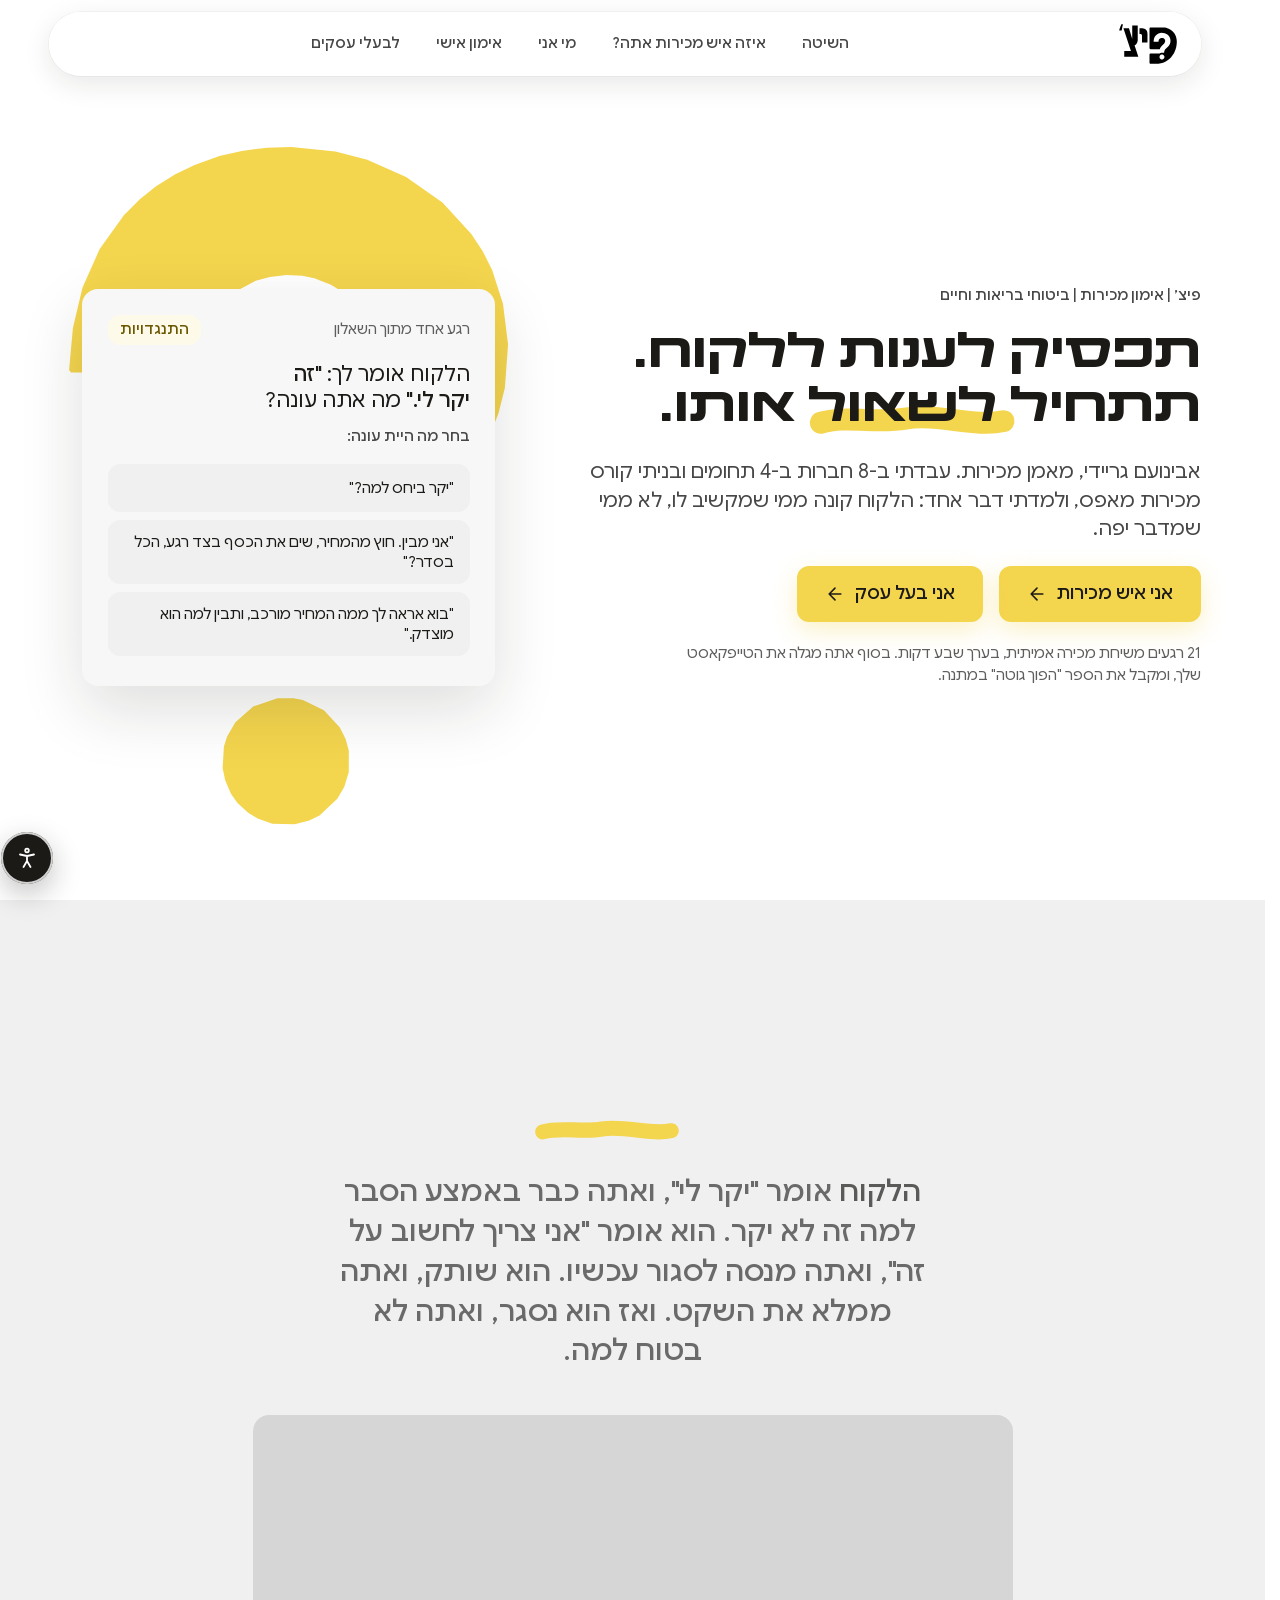
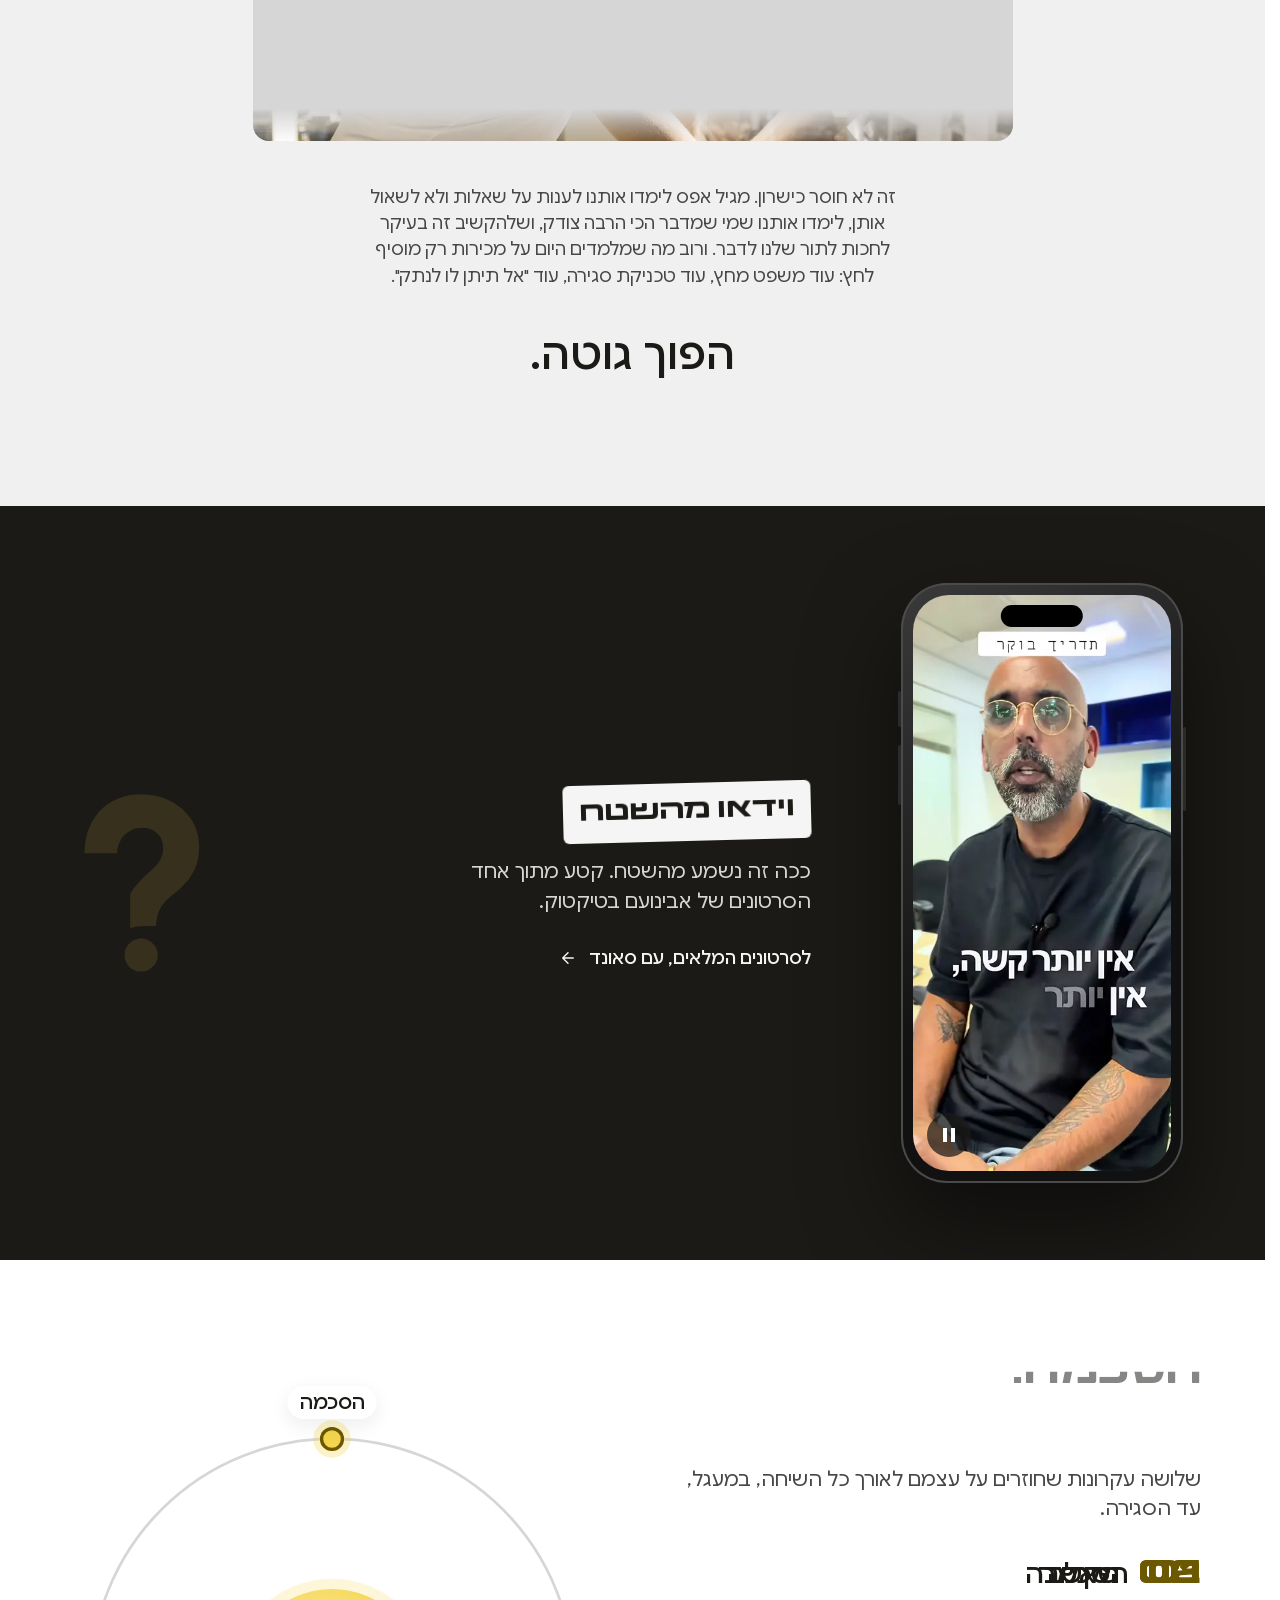
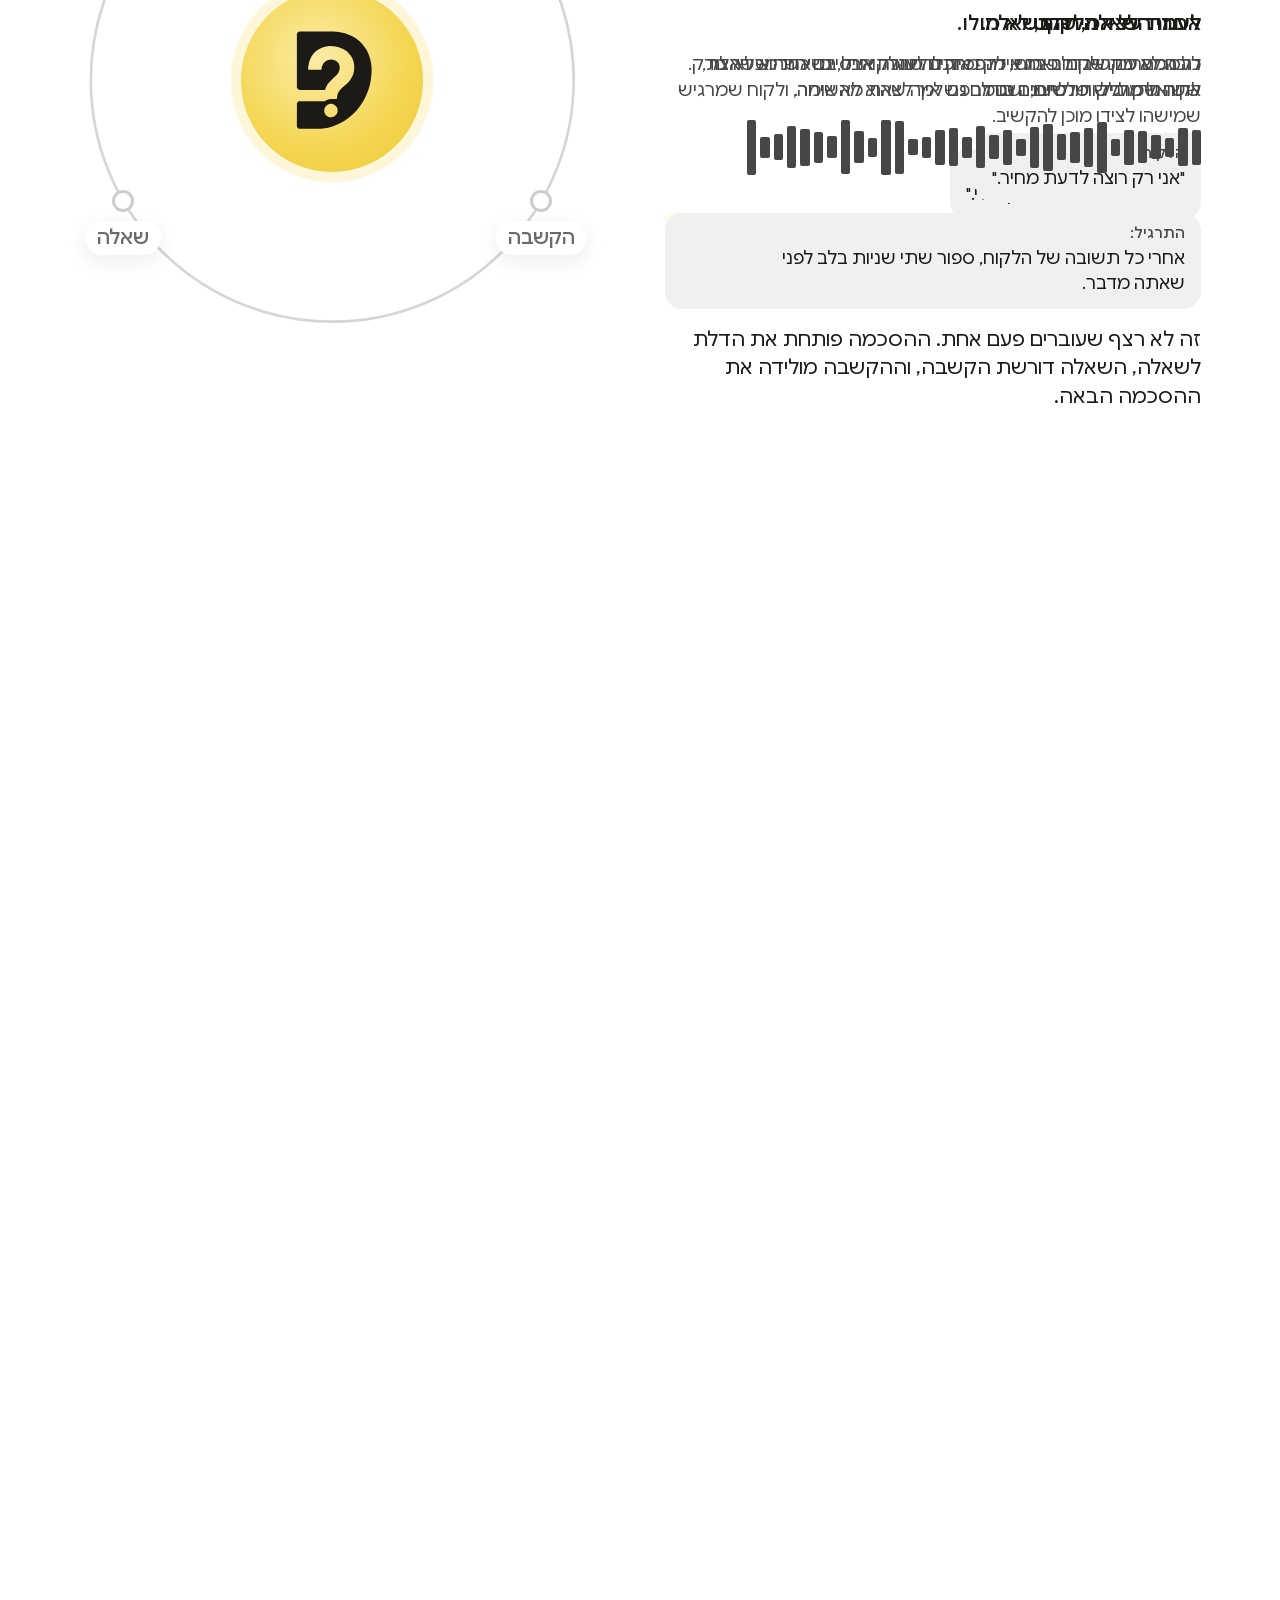
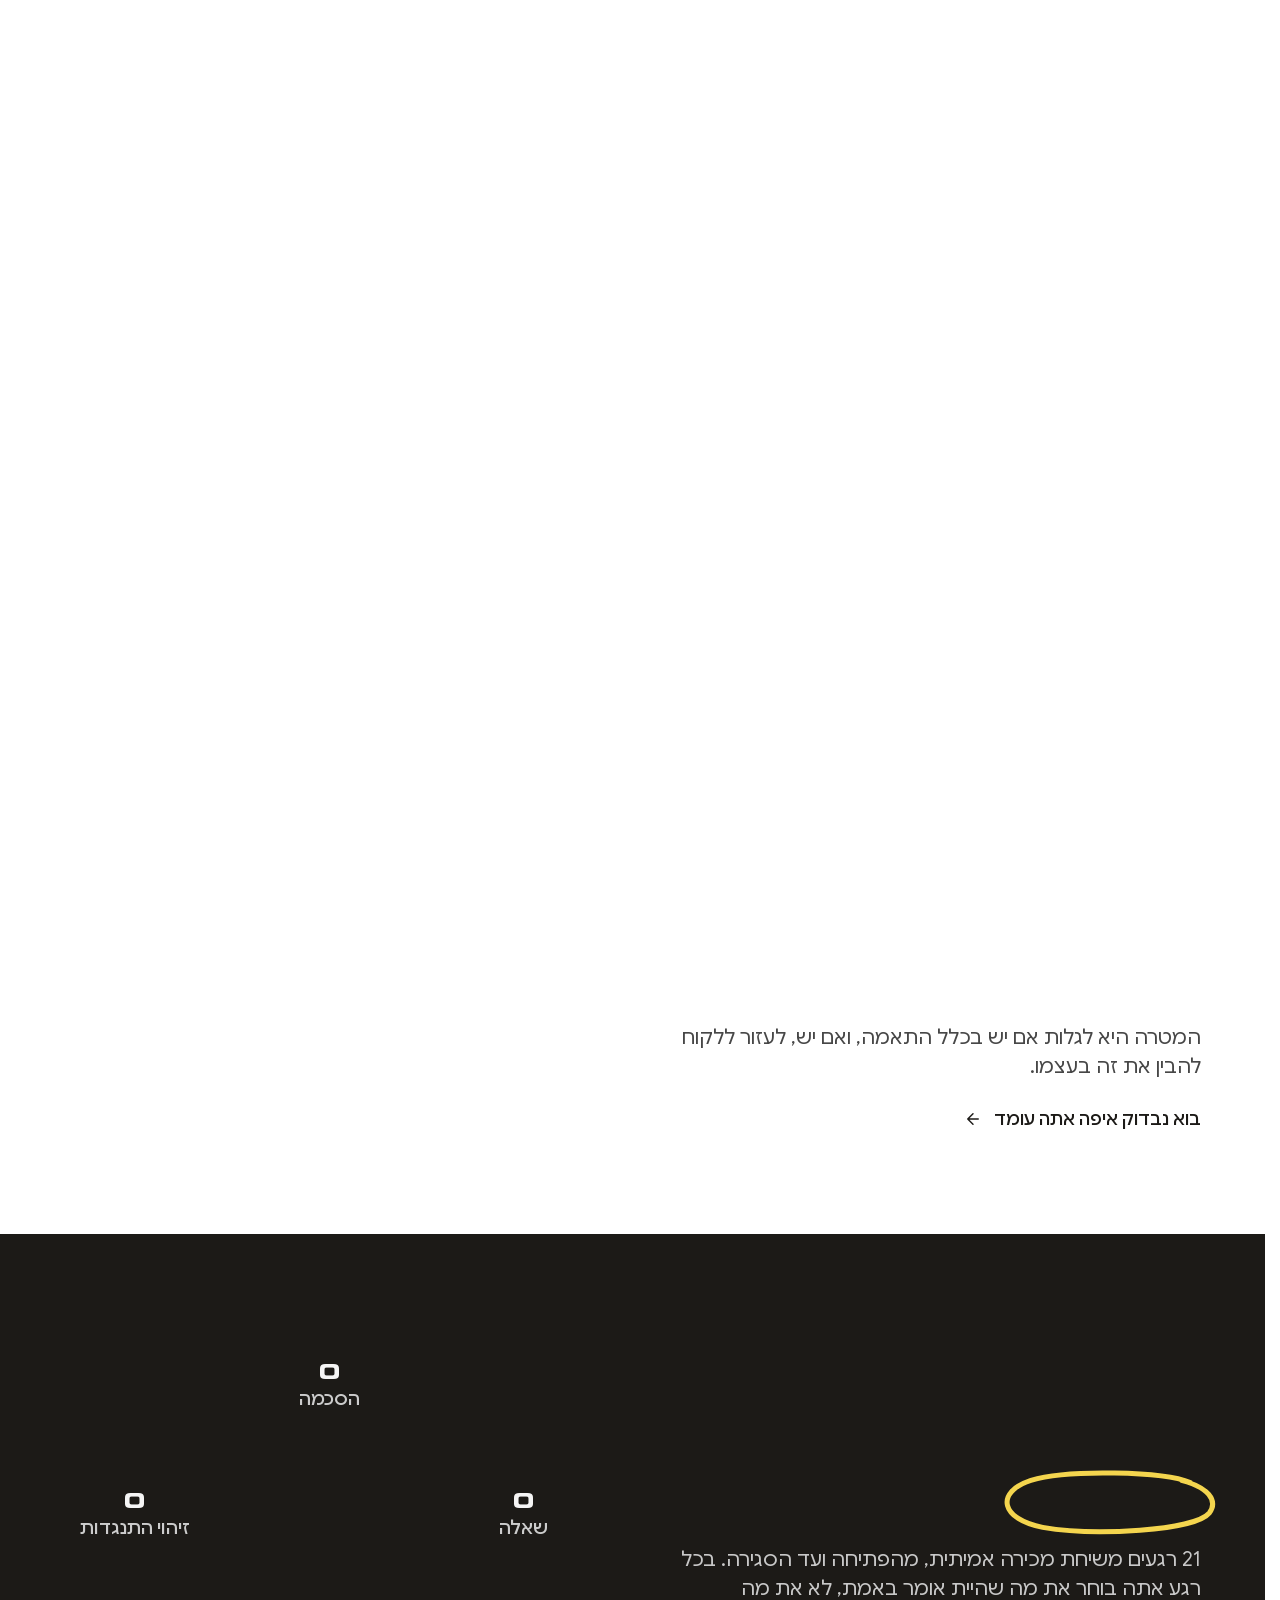
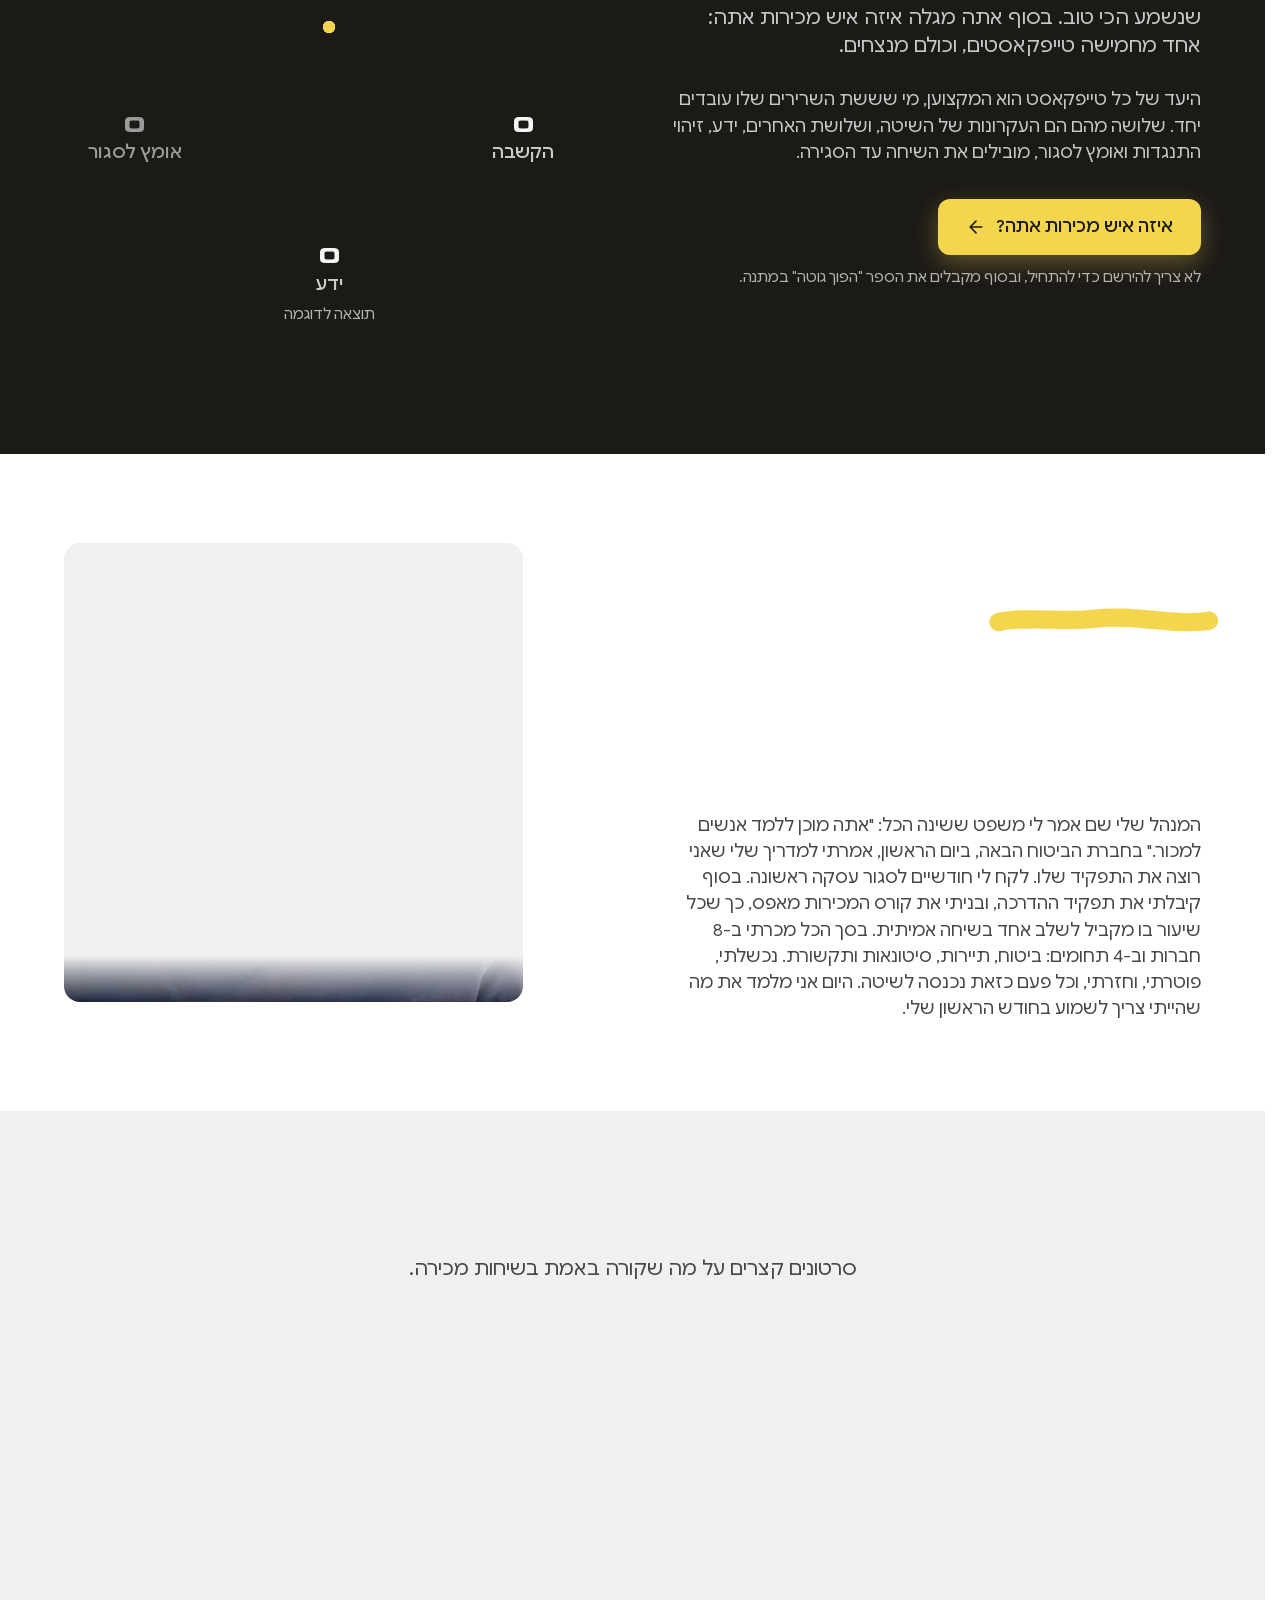
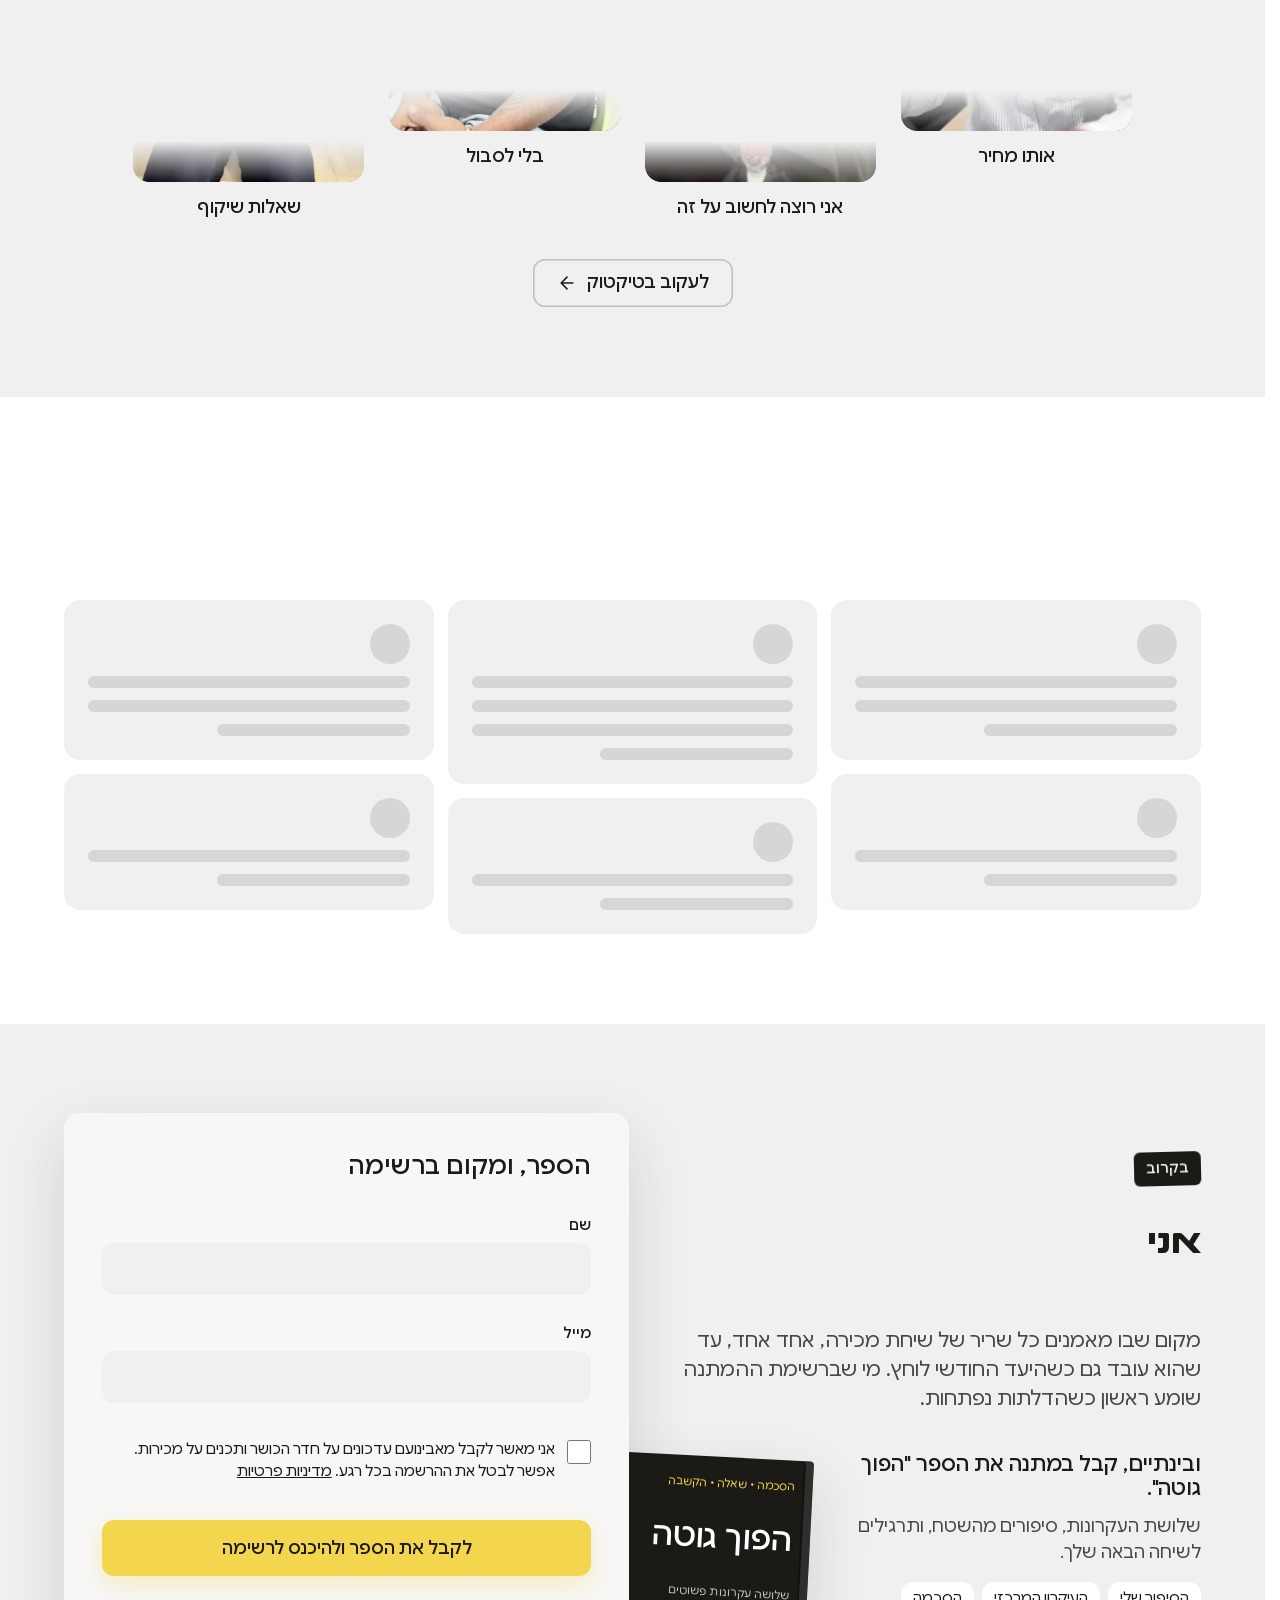
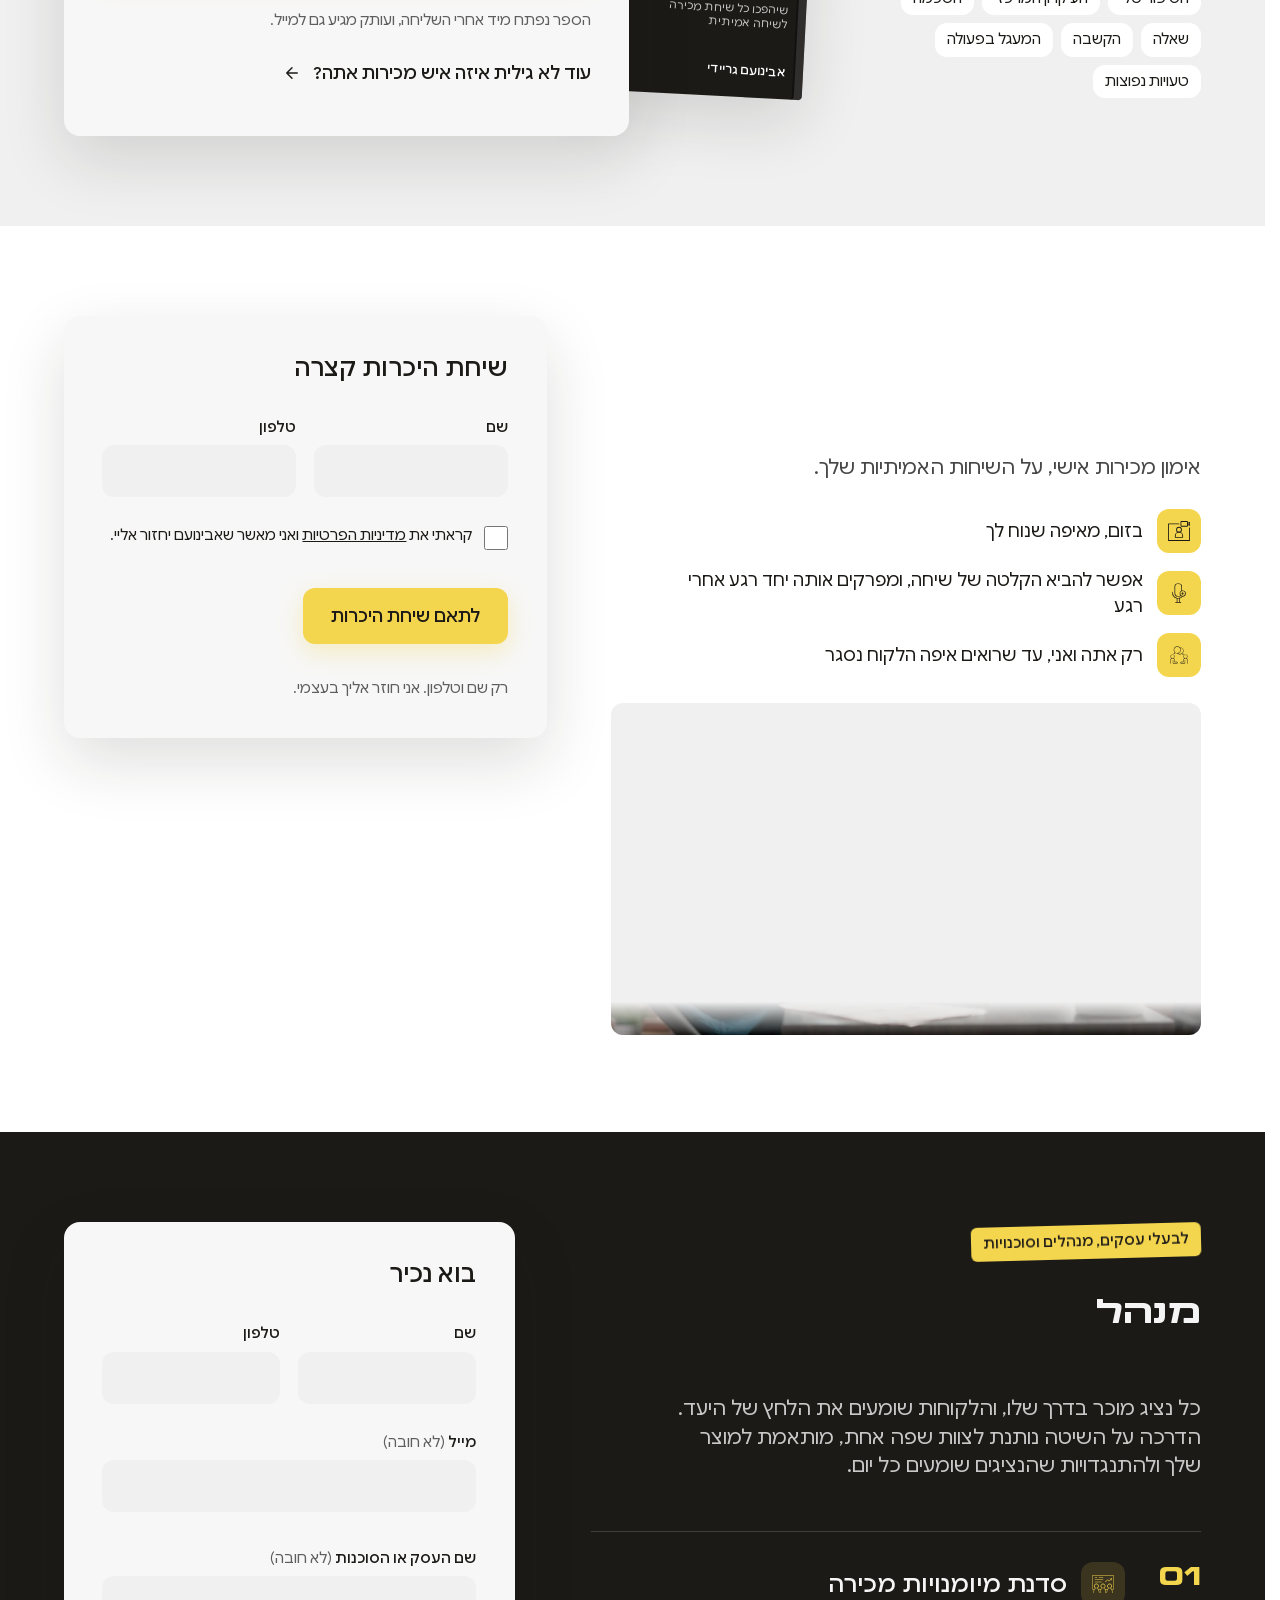
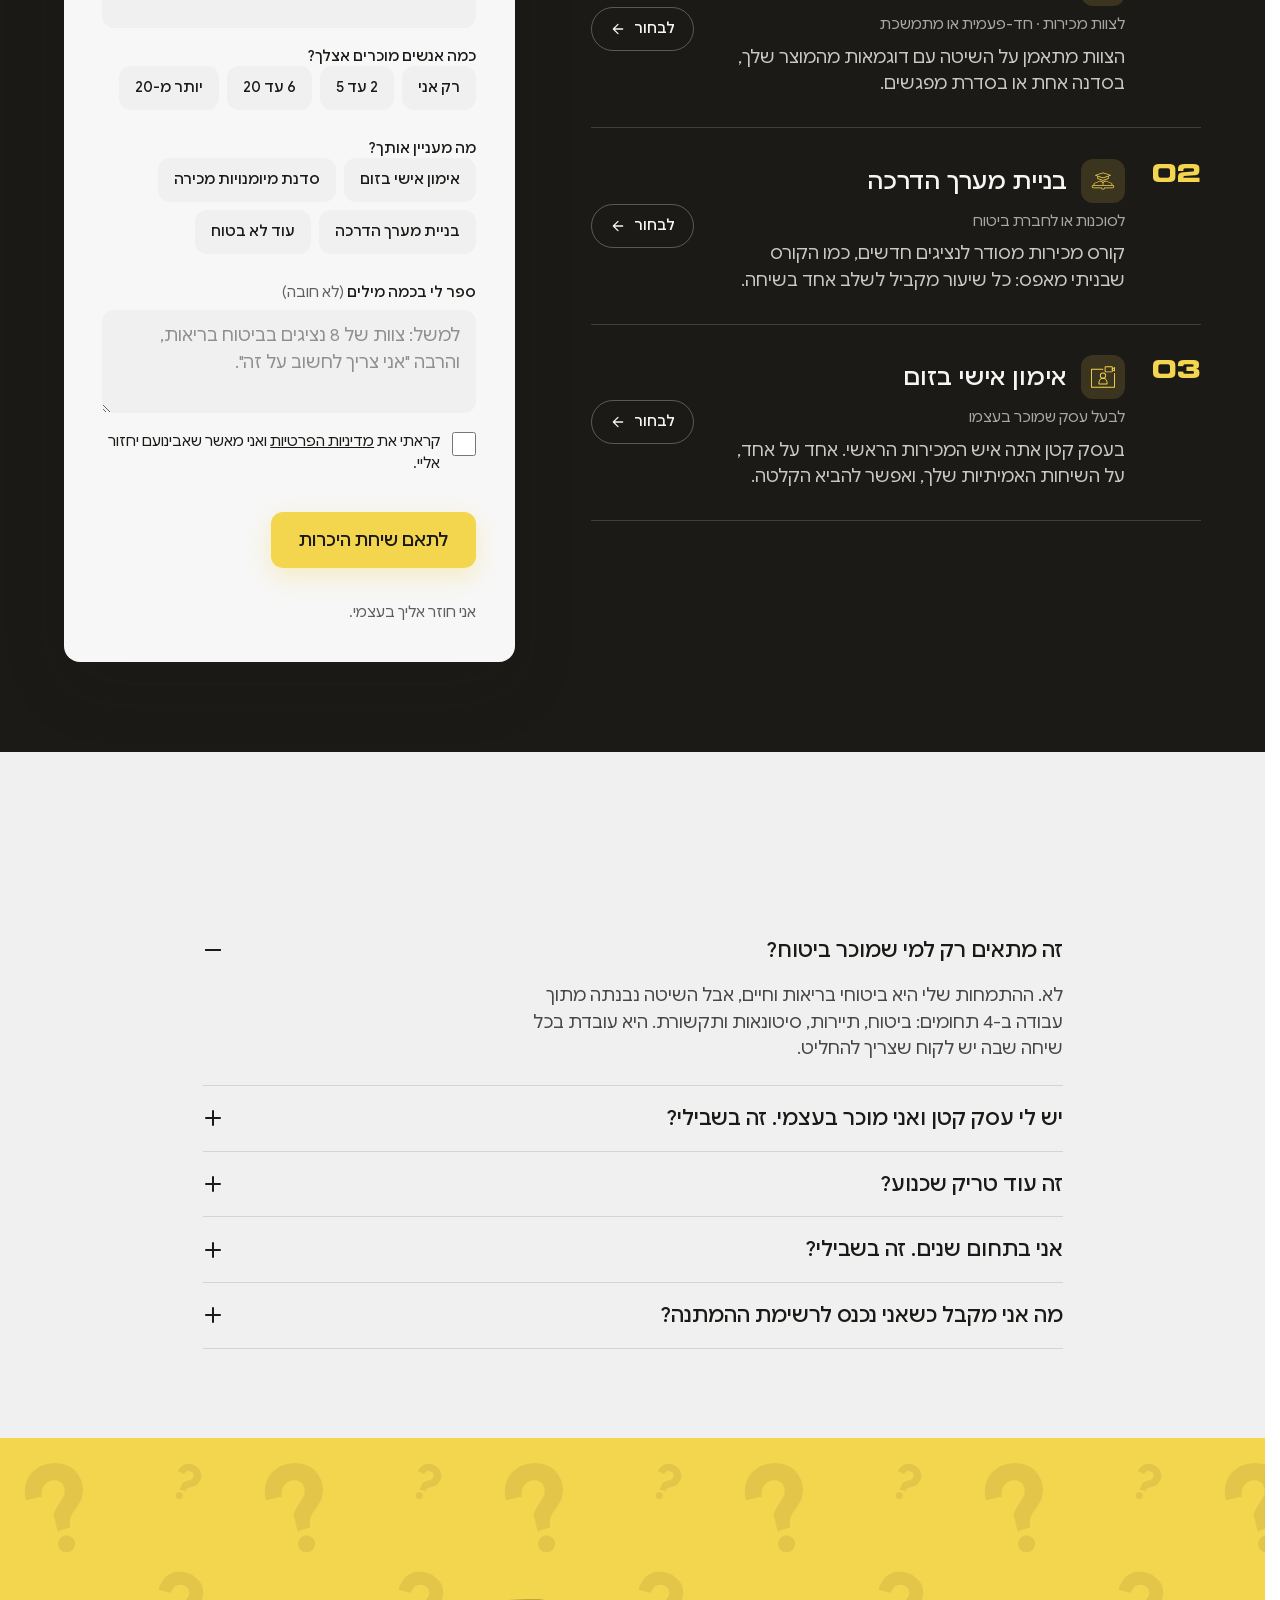
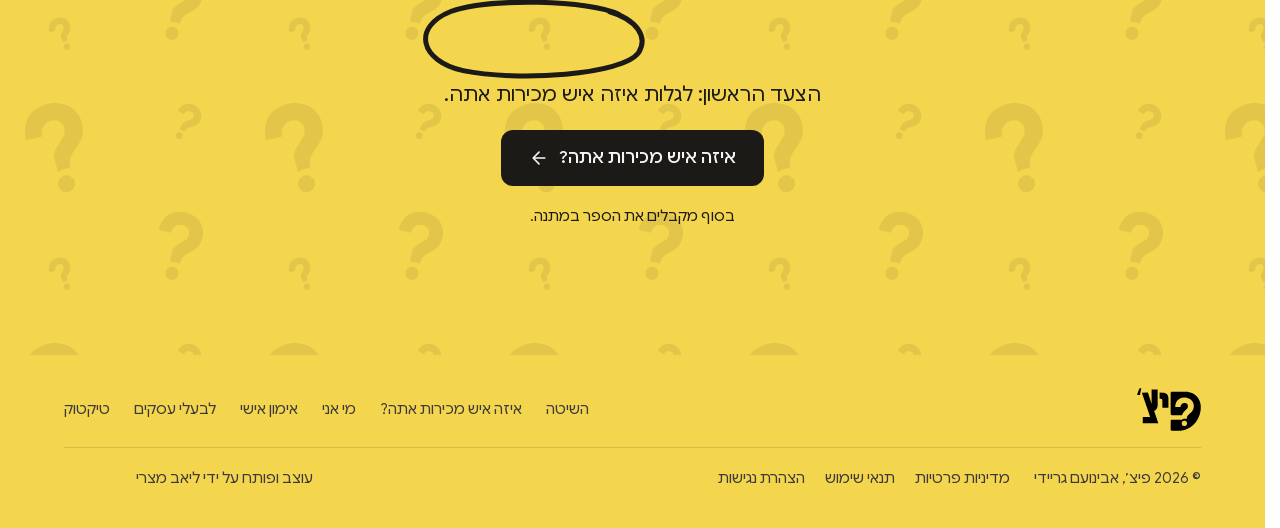
==== commit fd78554e: "sketch update 2026-09-28_1833" ====
--- a/index.html
+++ b/index.html
@@ -9,7 +9,7 @@
 <link rel="icon" href="images/favicon.svg" type="image/svg+xml">
 <link rel="preload" href="fonts/TelAviv-BrutalistBold.woff2" as="font" type="font/woff2" crossorigin>
 <link rel="preload" href="fonts/GoogleSans-Hebrew.woff2" as="font" type="font/woff2" crossorigin>
-<link rel="stylesheet" href="site.css?v=8a9b856f">
+<link rel="stylesheet" href="site.css?v=81d8b505">
 <script>document.documentElement.classList.add("js");if(!matchMedia("(prefers-reduced-motion: reduce)").matches&&!/[?&]edit=1/.test(location.search))document.documentElement.classList.add("open-anim")</script>
 </head>
 <body data-page="index">
@@ -82,11 +82,12 @@
 <!-- ============ 02b FROM THE FIELD: a loop from his own videos, muted. A placeholder until the source files arrive ============ -->
 <section class="reel" aria-label="אבינועם מהשטח">
   <div class="reel-in">
-    <div class="phone rv" aria-hidden="true">
-      <span class="phone-btn phone-btn-a"></span><span class="phone-btn phone-btn-b"></span><span class="phone-btn phone-btn-c"></span>
+    <div class="phone rv">
+      <span class="phone-btn phone-btn-a" aria-hidden="true"></span><span class="phone-btn phone-btn-b" aria-hidden="true"></span><span class="phone-btn phone-btn-c" aria-hidden="true"></span>
       <div class="phone-screen">
         <span class="phone-island"></span>
-        <video class="phone-video" src="video/v3.mp4" poster="images/v3-poster.webp" muted loop playsinline preload="none" data-reel></video>
+        <video class="phone-video" src="video/v3.mp4" poster="images/v3-poster.webp" muted loop playsinline preload="none" aria-hidden="true" data-reel></video>
+        <button class="phone-toggle" type="button" data-video-toggle aria-label="השהיית הווידאו" aria-pressed="false"><span aria-hidden="true"></span></button>
       </div>
     </div>
     <div class="reel-copy">
@@ -392,7 +393,7 @@
 <script src="vendor/ScrollTrigger.min.js" defer></script>
 <script src="vendor/DrawSVGPlugin.min.js" defer></script>
 <script src="vendor/SplitText.min.js" defer></script>
-<script src="a11y.js?v=8a9b856f" defer></script>
-<script src="site.js?v=8a9b856f" defer></script>
+<script src="a11y.js?v=81d8b505" defer></script>
+<script src="site.js?v=81d8b505" defer></script>
 </body>
 </html>
--- a/site.css
+++ b/site.css
@@ -852,3 +852,9 @@
 .perks li { display: flex; align-items: center; gap: 14px; font-size: var(--fs-body); color: var(--ink); }
 .perk-ic { display: grid; place-items: center; width: 44px; height: 44px; flex: none; border-radius: 12px; background: var(--gold); color: var(--ink); }
 .perk-ic .ic { width: 22px; height: 22px; }
+
+/* the reel's pause control: a looping video that moves for more than 5 seconds needs one (WCAG 2.2.2) */
+.phone-toggle { position: absolute; z-index: 2; bottom: 14px; left: 14px; /* qa-allow: physical, a fixed corner of the phone screen */ width: 44px; height: 44px; border: 0; border-radius: 50%; background: rgba(28, 26, 23, .72); color: #fff; cursor: pointer; display: grid; place-items: center; }
+.phone-toggle span { width: 12px; height: 14px; border-inline: 4px solid currentColor; }
+.phone-toggle[aria-pressed="true"] span { width: 0; height: 0; border: 0; border-block: 8px solid transparent; border-left: 13px solid currentColor; /* qa-allow: physical, a play triangle points right in any language */ translate: 2px 0; }
+.phone-toggle:focus-visible { outline: 2px solid var(--gold); outline-offset: 3px; }
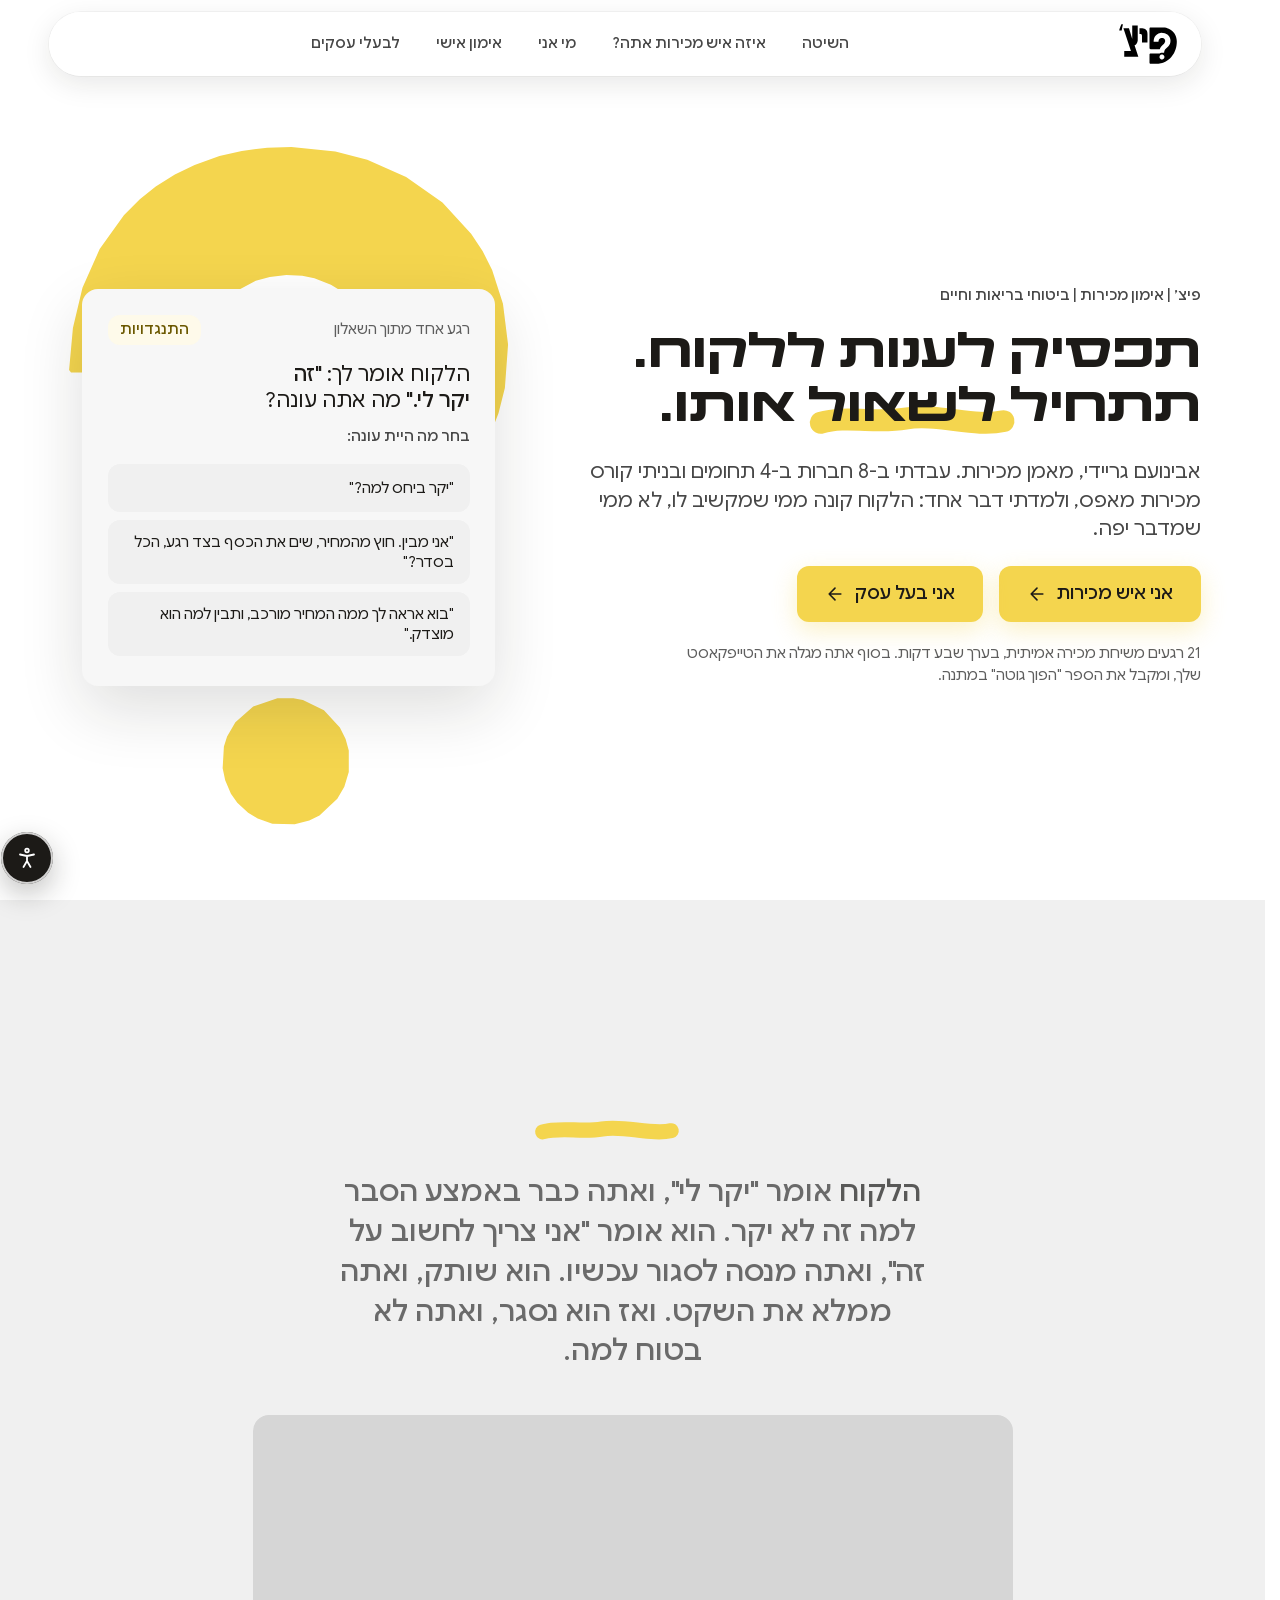
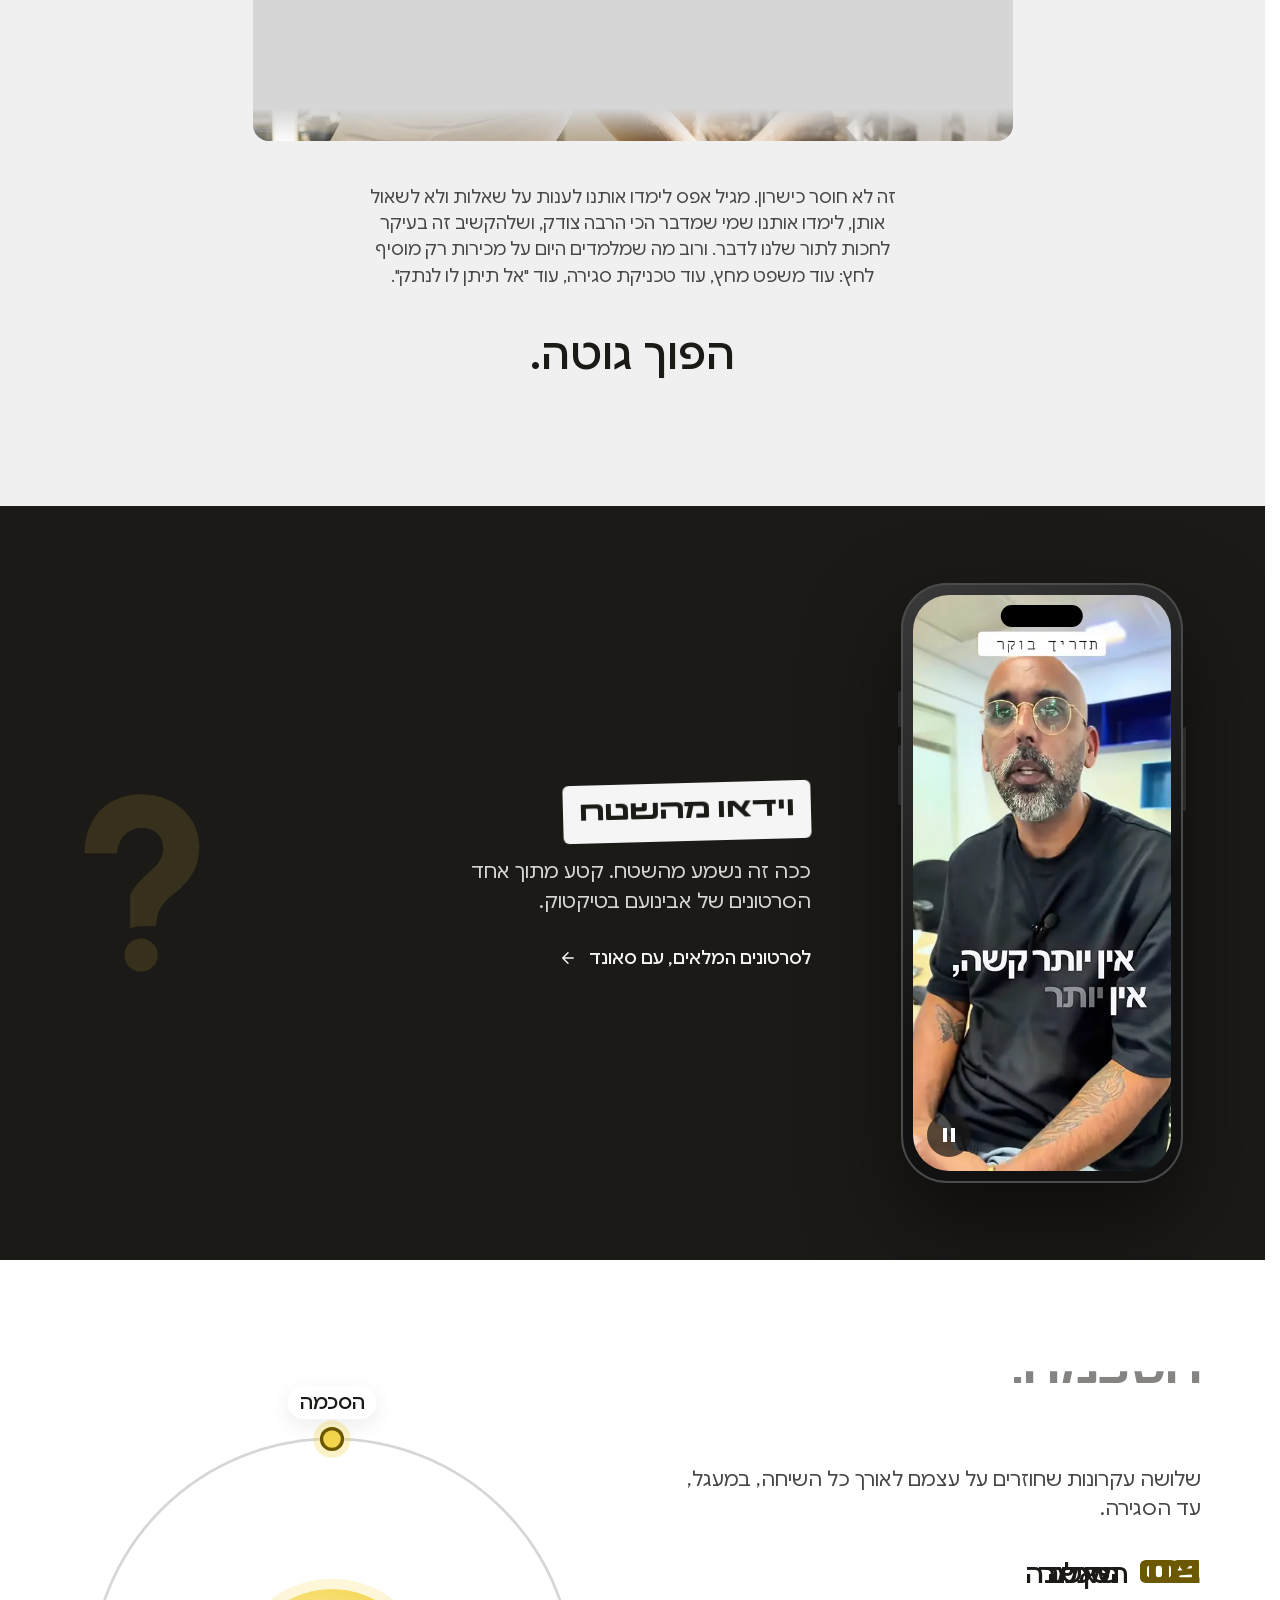
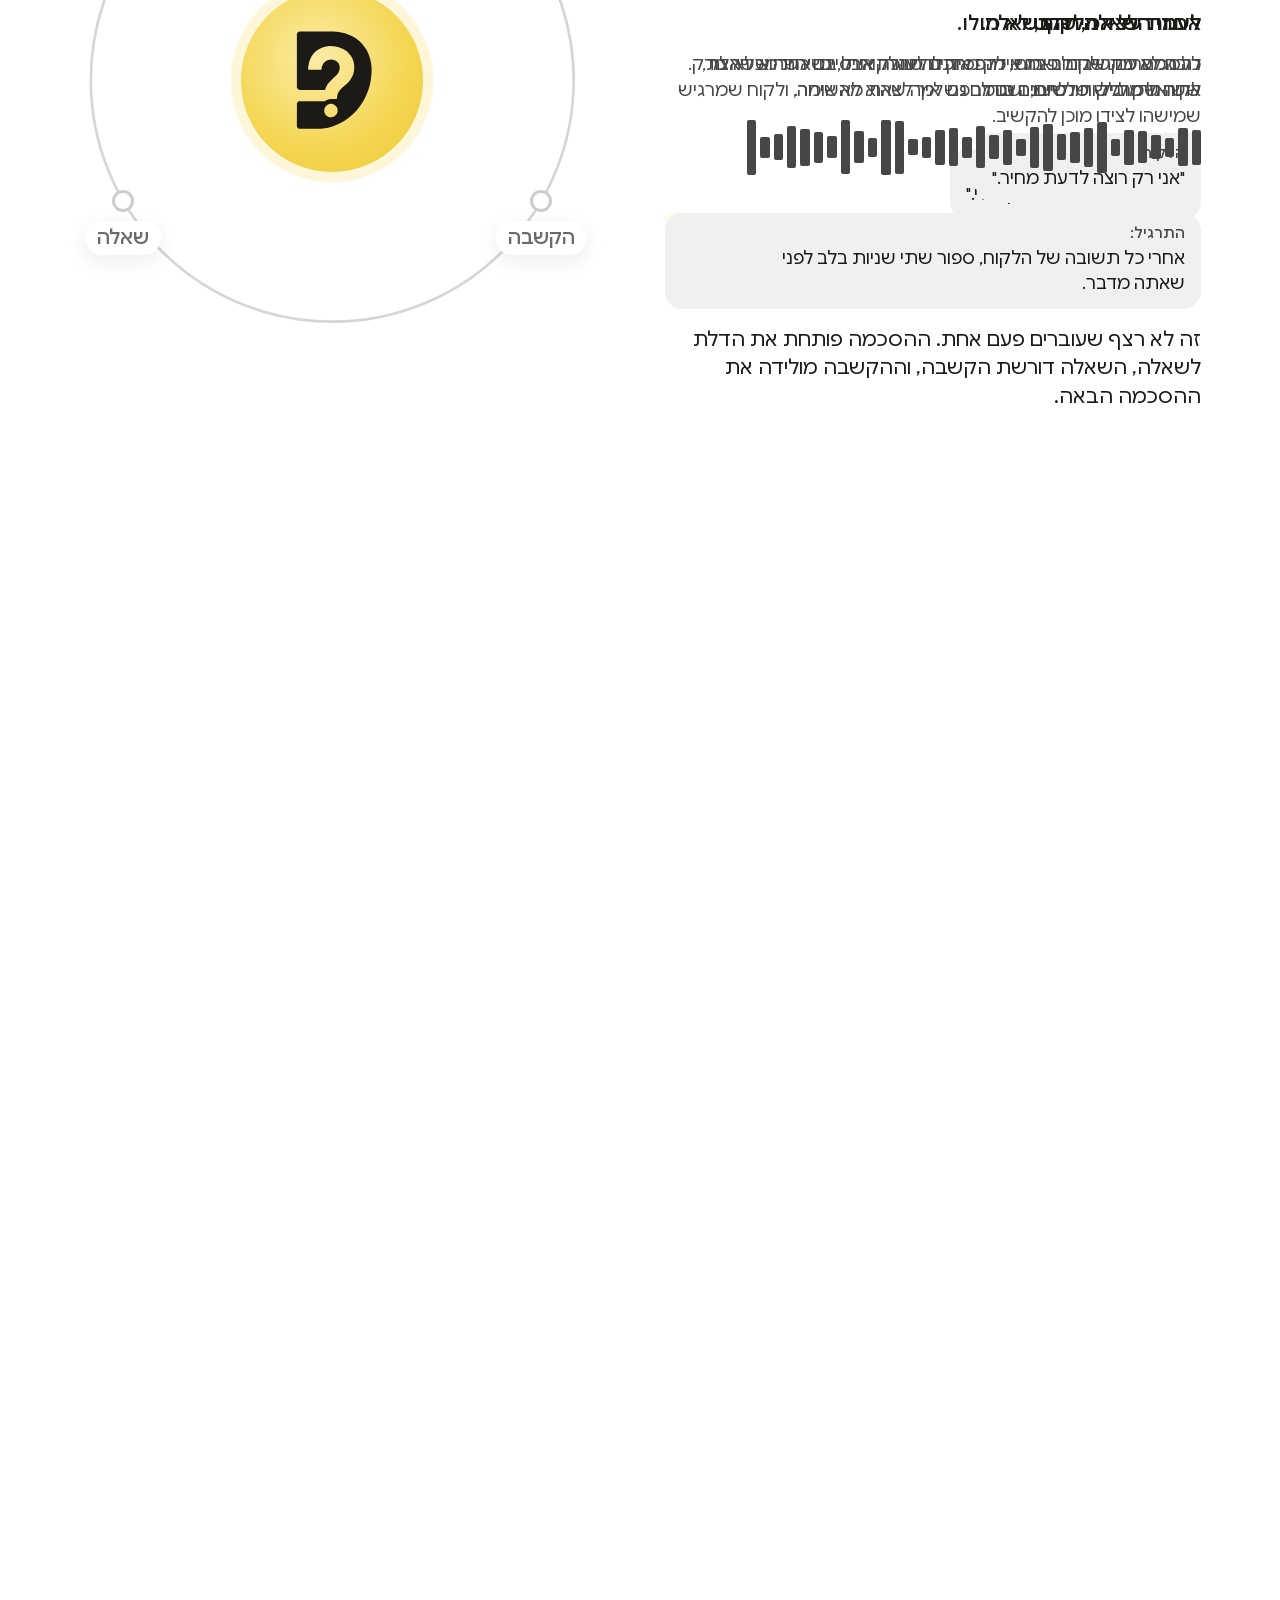
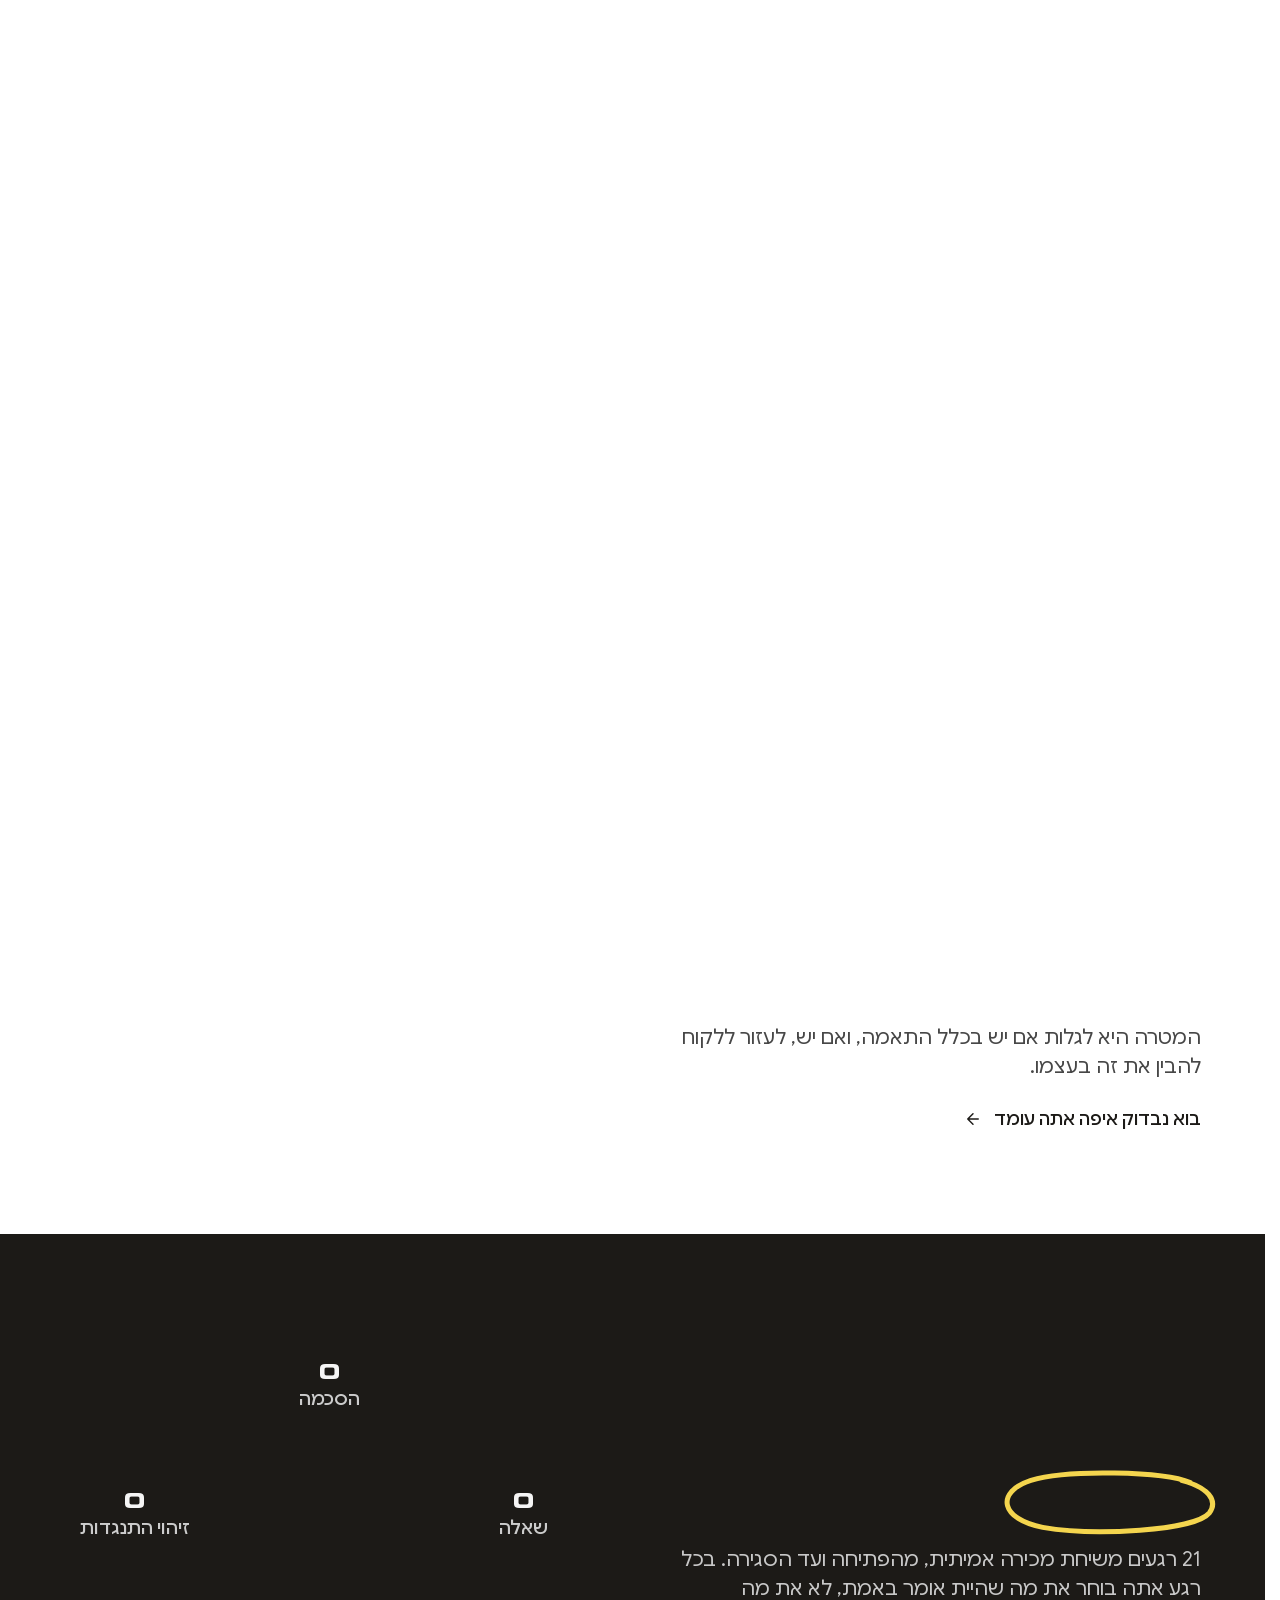
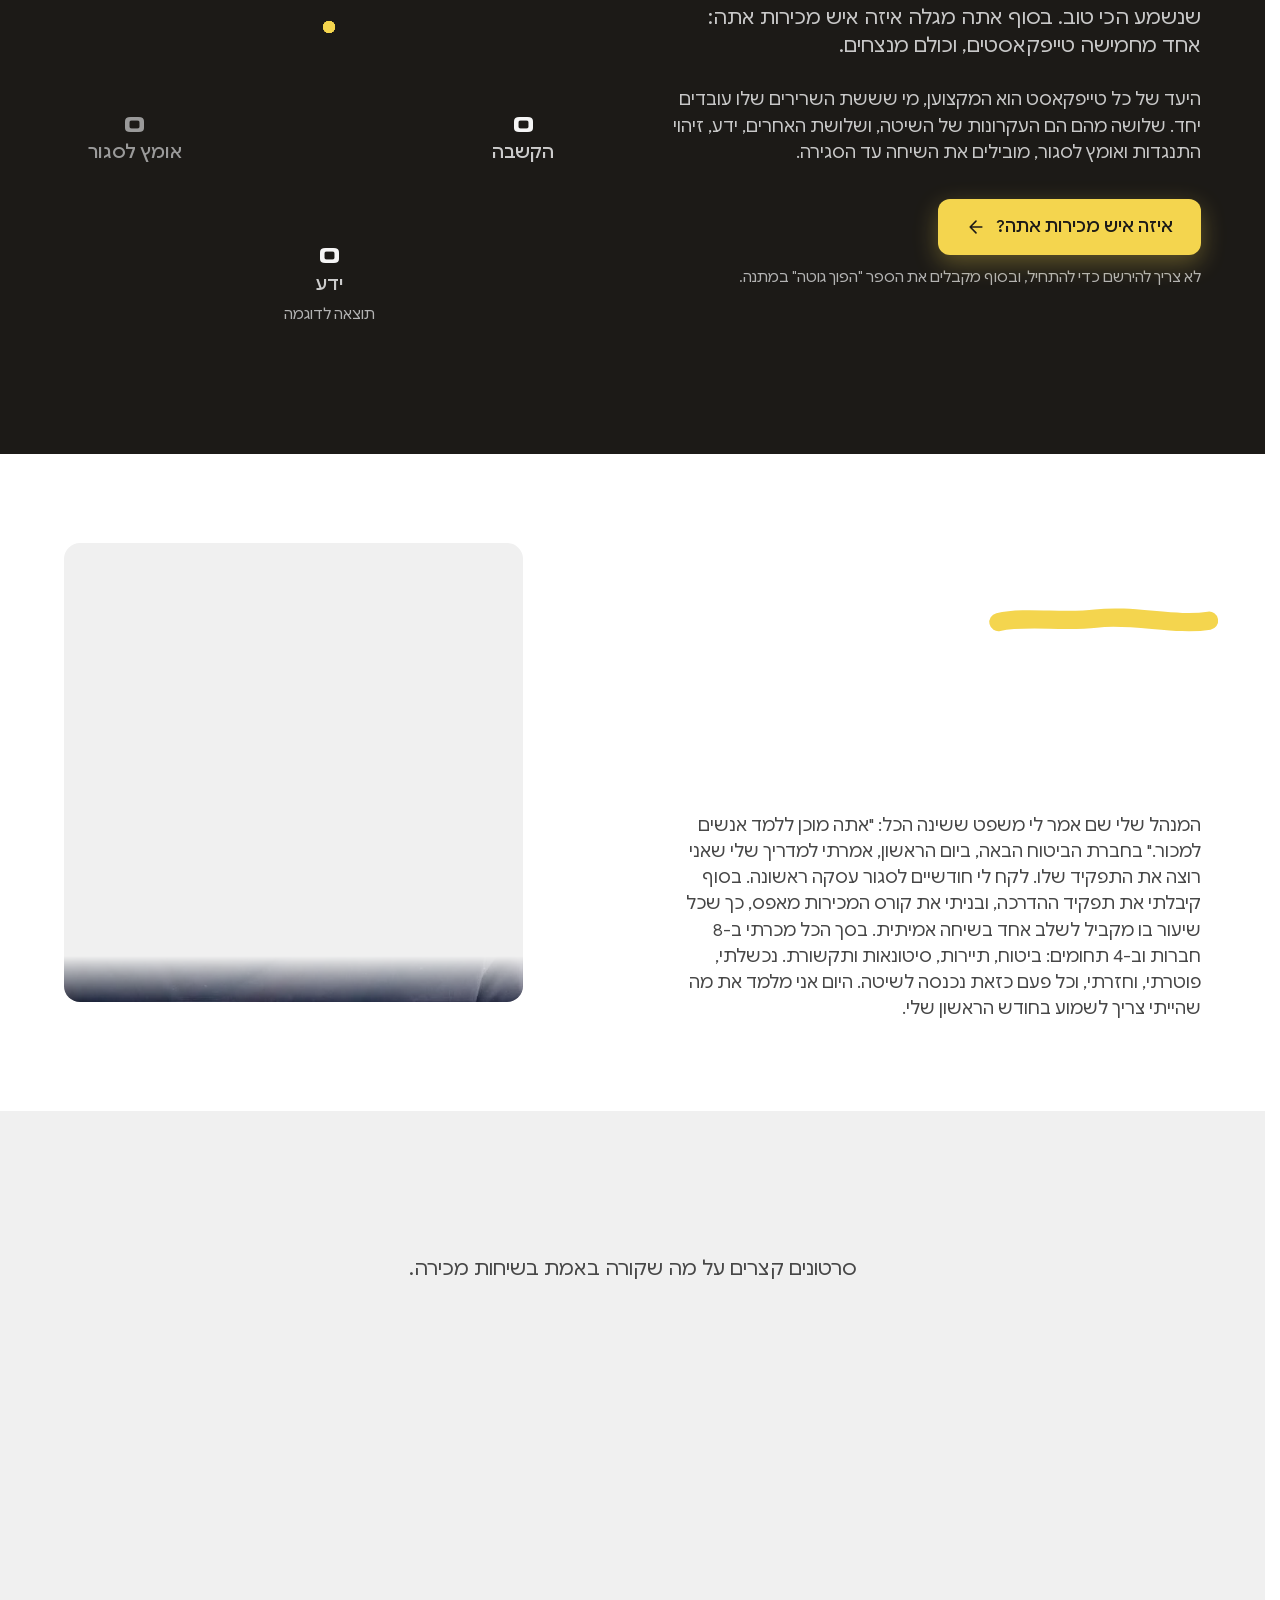
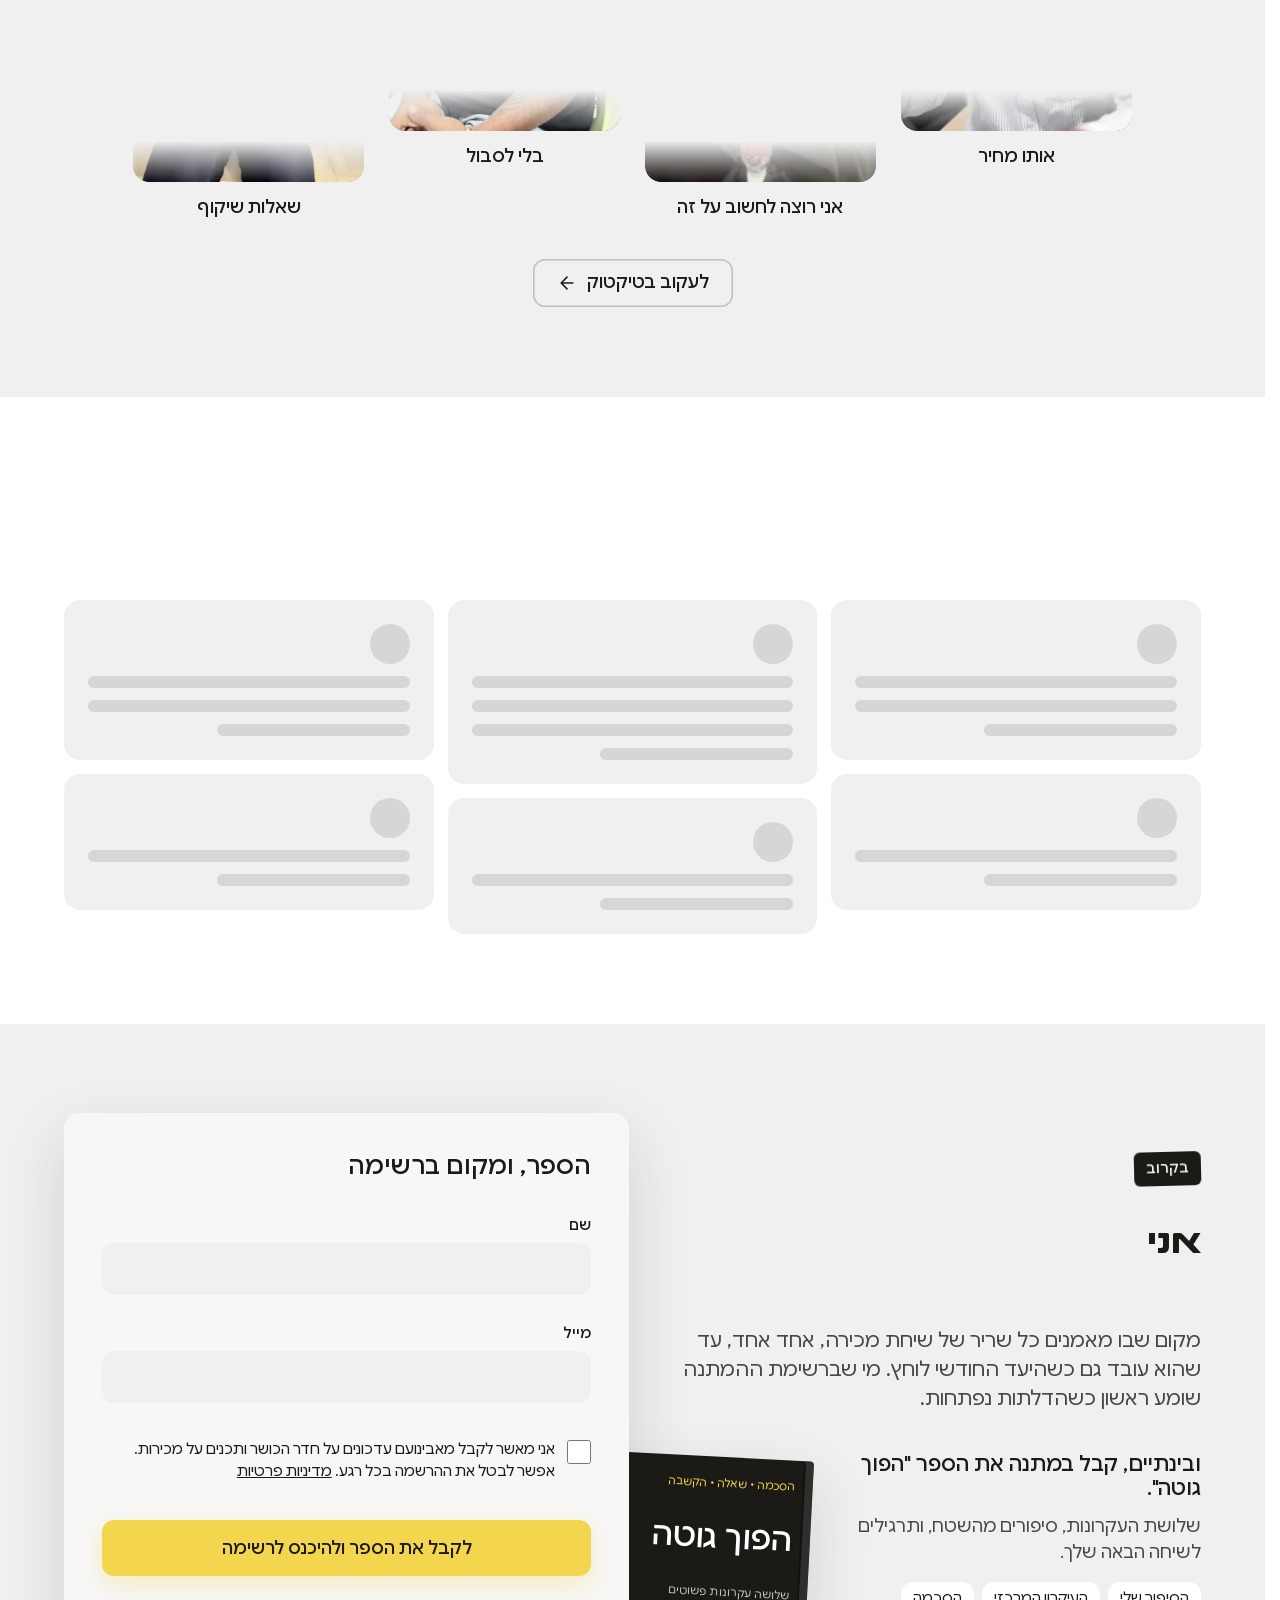
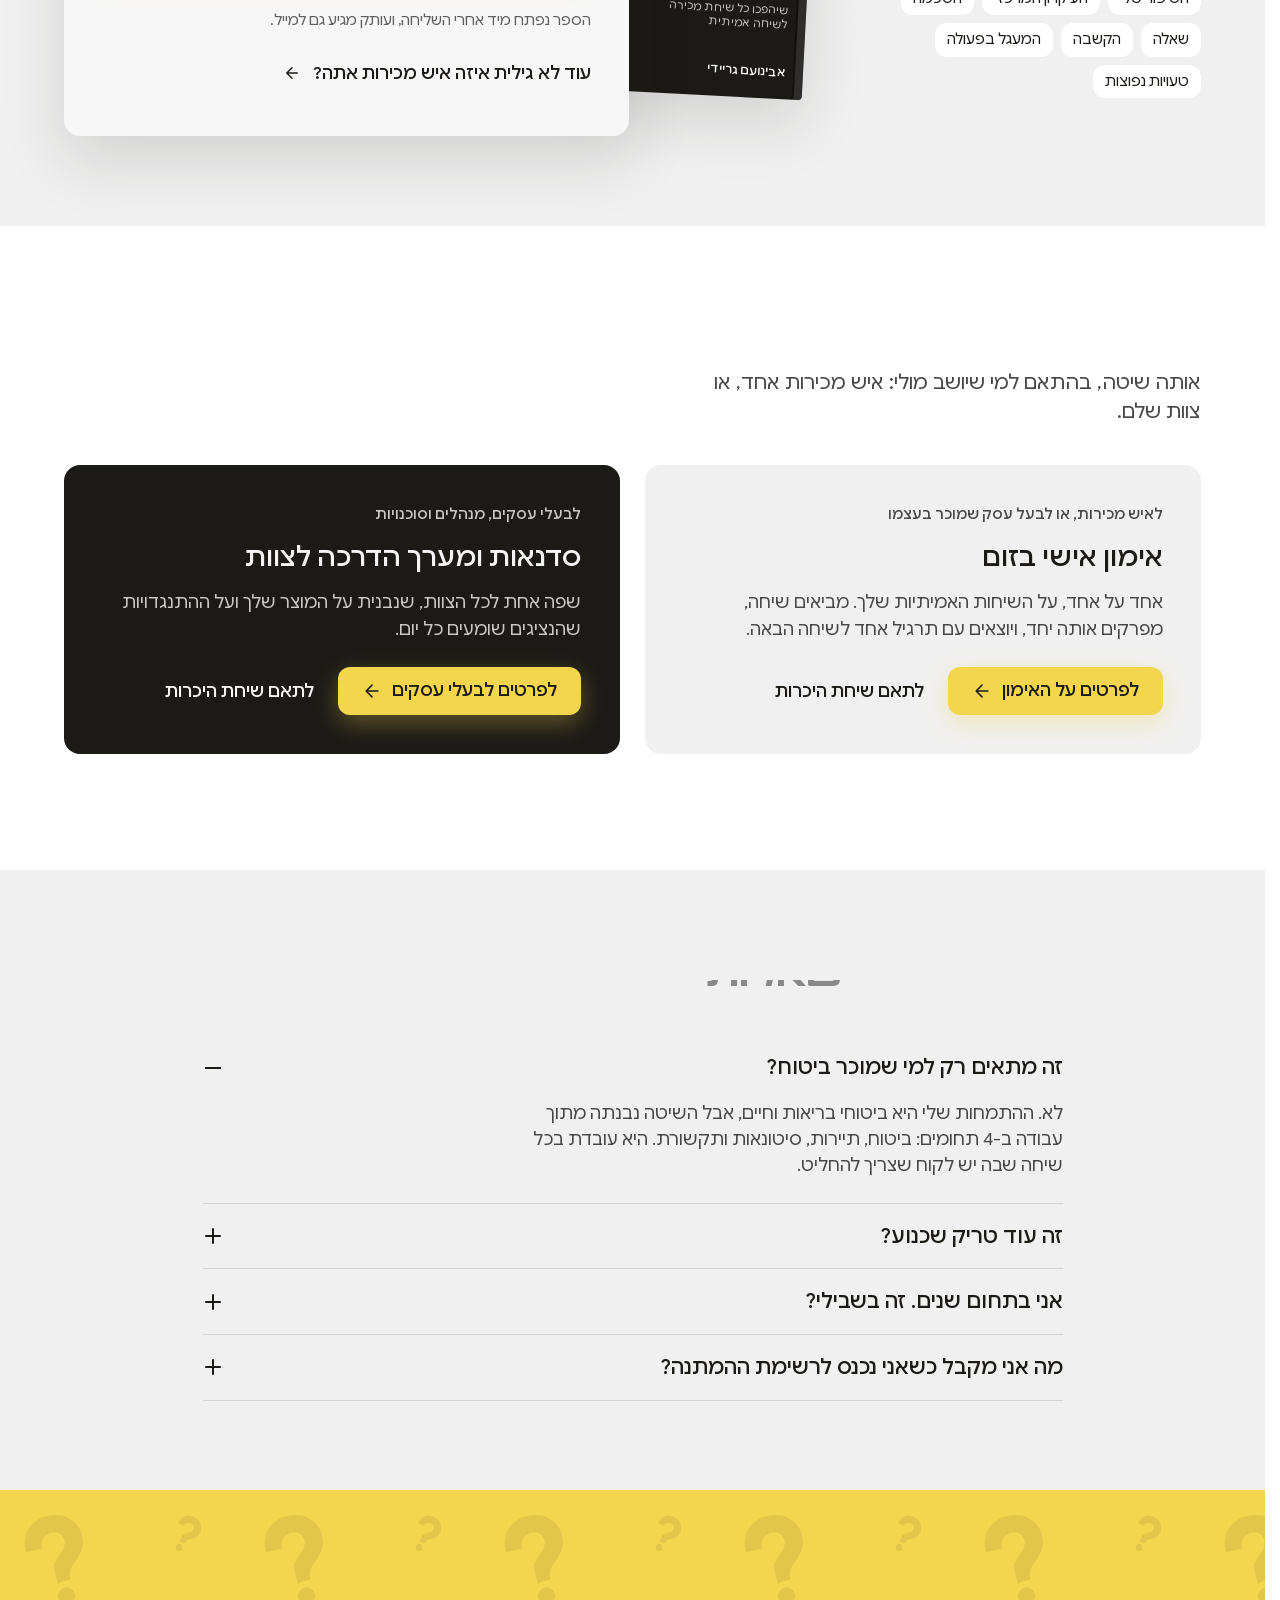
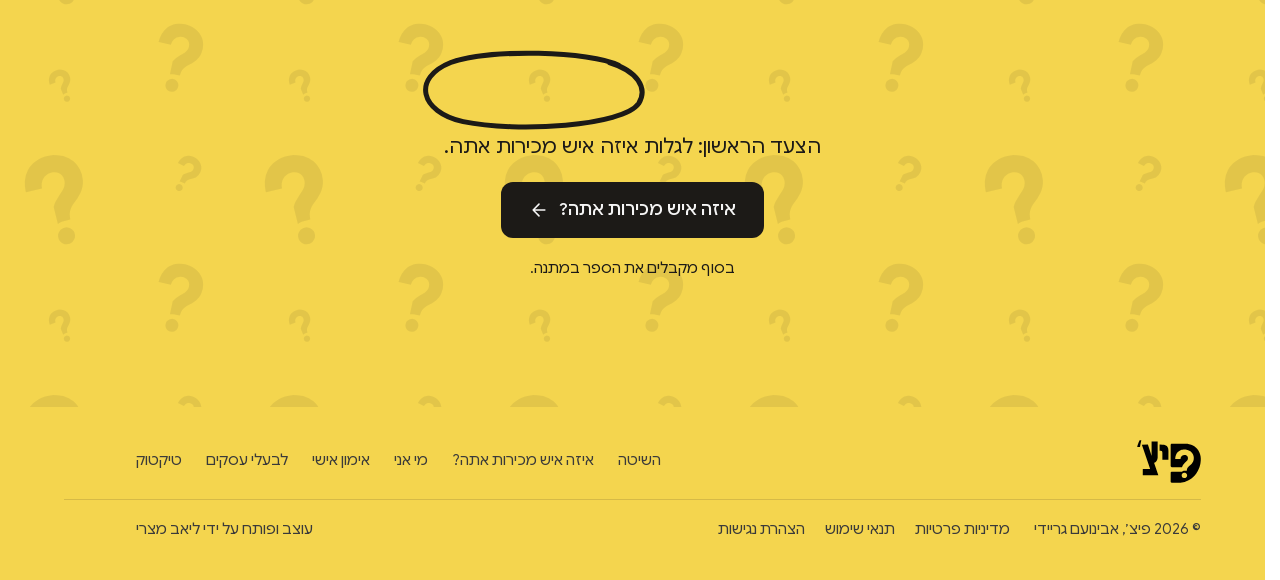
==== commit fb667b65: "sketch update 2026-10-05_1017" ====
--- a/index.html
+++ b/index.html
@@ -9,7 +9,7 @@
 <link rel="icon" href="images/favicon.svg" type="image/svg+xml">
 <link rel="preload" href="fonts/TelAviv-BrutalistBold.woff2" as="font" type="font/woff2" crossorigin>
 <link rel="preload" href="fonts/GoogleSans-Hebrew.woff2" as="font" type="font/woff2" crossorigin>
-<link rel="stylesheet" href="site.css?v=81d8b505">
+<link rel="stylesheet" href="site.css?v=6621f5ab">
 <script>document.documentElement.classList.add("js");if(!matchMedia("(prefers-reduced-motion: reduce)").matches&&!/[?&]edit=1/.test(location.search))document.documentElement.classList.add("open-anim")</script>
 </head>
 <body data-page="index">
@@ -17,7 +17,7 @@
 <header class="hd" id="hd">
   <div class="hd-pill">
     <a class="hd-logo" href="index.html" aria-label="פיצ׳, לעמוד הבית"><img src="images/logo.svg" alt="" width="58" height="39"></a>
-    <nav class="hd-nav" aria-label="ראשי"><a class="hd-link" href="index.html#method">השיטה</a><a class="hd-link" href="index.html#quiz">איזה איש מכירות אתה?</a><a class="hd-link" href="index.html#about">מי אני</a><a class="hd-link" href="index.html#coaching">אימון אישי</a><a class="hd-link" href="index.html#managers">לבעלי עסקים</a></nav>
+    <nav class="hd-nav" aria-label="ראשי"><a class="hd-link" href="index.html#method">השיטה</a><a class="hd-link" href="index.html#quiz">איזה איש מכירות אתה?</a><a class="hd-link" href="index.html#about">מי אני</a><a class="hd-link" href="coaching.html">אימון אישי</a><a class="hd-link" href="business.html">לבעלי עסקים</a></nav>
     <button class="burger" type="button" aria-expanded="false" aria-controls="drawer" aria-label="פתיחת התפריט"><span></span><span></span></button>
   </div>
 </header>
@@ -25,7 +25,7 @@
   <div class="drawer-scrim" data-close></div>
   <nav class="drawer-panel" aria-label="תפריט">
     <div class="drawer-top"><img src="images/logo.svg" alt="פיצ׳" width="58" height="39"><button class="drawer-x" type="button" data-close aria-label="סגירת התפריט"><span></span><span></span></button></div>
-    <ul class="drawer-list"><li><a href="index.html#method">השיטה</a></li><li><a href="index.html#quiz">איזה איש מכירות אתה?</a></li><li><a href="index.html#about">מי אני</a></li><li><a href="index.html#coaching">אימון אישי</a></li><li><a href="index.html#managers">לבעלי עסקים</a></li></ul>
+    <ul class="drawer-list"><li><a href="index.html#method">השיטה</a></li><li><a href="index.html#quiz">איזה איש מכירות אתה?</a></li><li><a href="index.html#about">מי אני</a></li><li><a href="coaching.html">אימון אישי</a></li><li><a href="business.html">לבעלי עסקים</a></li></ul>
     <div class="drawer-foot"><a class="btn btn-primary btn-block" href="quiz.html">איזה איש מכירות אתה?</a></div>
   </nav>
 </div>
@@ -40,7 +40,7 @@
       <div class="hero-ctas" data-cta-origin data-open>
         <!-- two equal doors on the first screen, yellow with ink text (Avinoam, voice note 27.9.2026: "שני כפתורים צהובים עם כיתוב שחור, אני איש מכירות או אני בעל עסק") -->
         <a class="btn btn-primary btn-lg" href="quiz.html">אני איש מכירות <svg class="i-arr" viewBox="0 0 24 24" fill="none" stroke="currentColor" stroke-width="1.9" stroke-linecap="round" stroke-linejoin="round" aria-hidden="true"><path d="M19 12H5m7-7-7 7 7 7"/></svg></a>
-        <a class="btn btn-primary btn-lg hero-biz" href="#managers">אני בעל עסק <svg class="i-arr" viewBox="0 0 24 24" fill="none" stroke="currentColor" stroke-width="1.9" stroke-linecap="round" stroke-linejoin="round" aria-hidden="true"><path d="M19 12H5m7-7-7 7 7 7"/></svg></a>
+        <a class="btn btn-primary btn-lg hero-biz" href="business.html">אני בעל עסק <svg class="i-arr" viewBox="0 0 24 24" fill="none" stroke="currentColor" stroke-width="1.9" stroke-linecap="round" stroke-linejoin="round" aria-hidden="true"><path d="M19 12H5m7-7-7 7 7 7"/></svg></a>
       </div>
       <p class="hero-sub" data-open>21 רגעים משיחת מכירה אמיתית, בערך שבע דקות. בסוף אתה מגלה את הטייפקאסט שלך, ומקבל את הספר "הפוך גוטה" במתנה.</p>
     </div>
@@ -256,89 +256,25 @@
   </div>
 </section>
 
-<!-- ============ 09 COACHING, for the salesperson: after the quiz and the book (Avinoam's feedback doc, 25.9.2026). A short form: name and phone ============ -->
-<section class="sec coaching" id="coaching" aria-labelledby="coach-h" data-cta-end>
-  <div class="coach-grid">
-    <div class="coach-copy">
-      <h2 id="coach-h">רוצה לעבוד על השיחות שלך, אחד על אחד?</h2>
-      <p class="lead rv">אימון מכירות אישי, על השיחות האמיתיות שלך.</p>
-      <ul class="perks">
-        <li class="rv"><span class="perk-ic"><svg class="ic ic-video" viewBox="0 0 256 256" aria-hidden="true" focusable="false"><path d="m128 242.99h-123a5 5 0 0 1 -5-5v-192.38a5 5 0 0 1 5-5h123a5 5 0 0 1 0 10h-118v182.38h118a5 5 0 0 1 0 10z"/><path d="m251 242.99h-123a5 5 0 0 1 0-10h118v-143.87a5 5 0 0 1 10 0v148.87a5 5 0 0 1 -5 5z"/><path d="m128 146.905a33.692 33.692 0 1 1 33.692-33.692 33.73 33.73 0 0 1 -33.692 33.692zm0-57.384a23.692 23.692 0 1 0 23.692 23.692 23.719 23.719 0 0 0 -23.692-23.692z"/><path d="m171.037 207.159h-86.077a5 5 0 0 1 -5-5v-17.215a48.039 48.039 0 1 1 96.077 0v17.215a5 5 0 0 1 -5 5zm-81.077-10h76.077v-12.215a38.039 38.039 0 1 0 -76.077 0z"/><path d="m221.037 78.21h-64.337a11.214 11.214 0 0 1 -11.2-11.2v-42.8a11.214 11.214 0 0 1 11.2-11.2h64.335a11.214 11.214 0 0 1 11.2 11.2v42.8a11.214 11.214 0 0 1 -11.198 11.2zm-64.337-55.2a1.2 1.2 0 0 0 -1.2 1.2v42.8a1.2 1.2 0 0 0 1.2 1.2h64.335a1.2 1.2 0 0 0 1.2-1.2v-42.8a1.2 1.2 0 0 0 -1.2-1.2z"/><path d="m251 68.043a4.991 4.991 0 0 1 -2.283-.552l-23.761-12.191a5 5 0 0 1 -2.717-4.448v-11.092a5 5 0 0 1 2.81-4.494l23.759-11.577a5 5 0 0 1 7.19 4.5v34.854a5 5 0 0 1 -5 5zm-18.759-20.25 13.759 7.063v-18.674l-13.759 6.7z"/></svg></span>בזום, מאיפה שנוח לך</li>
-        <li class="rv"><span class="perk-ic"><svg class="ic ic-mic" viewBox="0 0 64 64" aria-hidden="true" focusable="false"><g fill="currentColor"><path d="m51.80762 33.46484a9.046 9.046 0 0 0 -11.15535-8.75677l.00007-11.70807a9.01057 9.01057 0 0 0 -9.00048-9h-3.71973a9.01016 9.01016 0 0 0 -9 9v20.49023a9.01015 9.01015 0 0 0 9 9h3.71973a8.92053 8.92053 0 0 0 5.56848-1.93969 8.98977 8.98977 0 0 0 3.16491 1.60146c-10.32539 9.59276-27.06617 1.49135-26.19325-12.54183a1.0002 1.0002 0 0 0 -2.00014.00023 17.72807 17.72807 0 0 0 13.27697 18.15042l-.00008 10.23918h-3.62549a1.00012 1.00012 0 0 0 0 2h15.8208a1.00018 1.00018 0 0 0 -.00006-2h-3.55658v-10.23071a17.4622 17.4622 0 0 0 8.77789-5.288 9.02888 9.02888 0 0 0 8.92231-9.01645zm-23.87549 7.02539a7.00818 7.00818 0 0 1 -7-7v-20.49023a7.00818 7.00818 0 0 1 7-7h3.71973a7.00859 7.00859 0 0 1 7.00048 7v12.45441a9.00063 9.00063 0 0 0 -2.87707 13.67614c-1.98191 1.72602-5.41222 1.33145-7.84314 1.35968zm4.17529 17.50586h-4.63867v-9.84741a16.32094 16.32094 0 0 0 4.63867.00291zm10.67871-17.50976a7.02891 7.02891 0 0 1 -7.02148-7.02149c.32953-9.29433 13.71483-9.292 14.043.00012a7.02889 7.02889 0 0 1 -7.02152 7.02137z"/><path d="m46.60156 32.46484h-2.81543v-2.81543a1 1 0 0 0 -2 0v2.81543h-2.81543a1 1 0 0 0 0 2h2.81543v2.81543a1 1 0 0 0 2 0v-2.81543h2.81543a1.00019 1.00019 0 0 0 0-2z"/></g></svg></span>אפשר להביא הקלטה של שיחה, ומפרקים אותה יחד רגע אחרי רגע</li>
-        <li class="rv"><span class="perk-ic"><svg class="ic ic-oneone" viewBox="0 0 100 100" aria-hidden="true" focusable="false"><g><path d="m89.995 73.522c-.221-2.27-1.049-4.258-2.396-5.748-.981-1.085-2.252-1.927-3.701-2.493 3.007-1.61 5.058-4.781 5.058-8.424 0-5.266-4.285-9.551-9.552-9.551-5.266 0-9.55 4.285-9.55 9.551 0 3.643 2.051 6.814 5.058 8.424-1.45.566-2.721 1.408-3.702 2.493-1.347 1.49-2.175 3.478-2.4 5.842v7.08h-7.754c-2.556 0-4.635 2.087-4.635 4.652s2.079 4.652 4.635 4.652h12.403c1.221 0 2.415-.495 3.285-1.365.871-.891 1.35-2.058 1.35-3.287v-10.083c0-.539-.437-.976-.976-.976s-.976.437-.976.976v10.083c0 .716-.282 1.399-.786 1.915-.499.499-1.192.786-1.898.786h-12.402c-1.48 0-2.684-1.211-2.684-2.701s1.204-2.701 2.684-2.701h8.727.001.001c.539 0 .976-.437.976-.976l-.005-7.96c.126-1.291.558-3.142 1.902-4.628 1.514-1.674 4.036-2.674 6.747-2.674h.001c2.711 0 5.232 1 6.745 2.674 1.345 1.487 1.777 3.338 1.898 4.534v15.408c0 .539.437.976.976.976s.975-.438.975-.977zm-18.19-16.665c0-4.191 3.41-7.6 7.599-7.6 4.191 0 7.6 3.409 7.6 7.6s-3.41 7.6-7.6 7.6c-4.189.001-7.599-3.409-7.599-7.6z"/><path d="m38.944 80.696h-7.754l-.004-7.174c-.22-2.27-1.048-4.257-2.395-5.748-.981-1.085-2.253-1.927-3.703-2.493 3.007-1.61 5.058-4.781 5.058-8.424 0-5.266-4.285-9.551-9.55-9.551-5.267 0-9.552 4.285-9.552 9.551 0 3.643 2.051 6.814 5.058 8.424-1.45.566-2.72 1.408-3.701 2.493-1.347 1.489-2.175 3.478-2.401 5.842v15.408c0 .539.437.976.976.976s.976-.437.976-.976l-.005-15.313c.126-1.291.558-3.142 1.903-4.628 1.513-1.674 4.035-2.674 6.745-2.674s5.234 1 6.748 2.674c1.344 1.487 1.776 3.338 1.897 4.534v8.055c0 .539.437.976.976.976h.001s.001 0 .001 0h8.727c1.48 0 2.684 1.211 2.684 2.701s-1.204 2.701-2.684 2.701h-12.404c-.706 0-1.399-.286-1.89-.778-.512-.524-.794-1.207-.794-1.923v-10.084c0-.539-.437-.976-.976-.976s-.976.437-.976.976v10.083c0 1.229.479 2.396 1.358 3.295.863.862 2.057 1.357 3.278 1.357h12.403c2.556 0 4.635-2.087 4.635-4.652s-2.079-4.652-4.635-4.652zm-25.949-23.839c0-4.191 3.41-7.6 7.6-7.6s7.599 3.409 7.599 7.6-3.41 7.6-7.599 7.6c-4.19.001-7.6-3.409-7.6-7.6z"/><path d="m69.366 49.294c.133.064.277.095.419.095.241 0 .479-.09.663-.26.293-.271.391-.694.246-1.067l-3.006-7.771c2.012-2.798 3.072-6.089 3.072-9.555 0-9.066-7.37-16.442-16.429-16.442-.329 0-.659.027-.989.05-2.926-2.689-6.814-4.344-11.091-4.344-9.061 0-16.433 7.374-16.433 16.438 0 3.478 1.061 6.772 3.074 9.565l-3.008 7.766c-.145.373-.047.796.246 1.068.184.171.422.26.663.26.142 0 .286-.031.42-.095l7.887-3.765c2.21 1.07 4.671 1.634 7.149 1.634.328 0 .649-.03.972-.049 3.034 2.795 6.956 4.342 11.109 4.342 2.517 0 4.916-.549 7.14-1.632zm-33.801-10.009c-.272-.143-.595-.148-.873-.016l-6.101 2.913 2.316-5.978c.123-.319.071-.679-.137-.949-1.963-2.54-3.001-5.589-3.001-8.817 0-7.988 6.496-14.487 14.482-14.487 7.988 0 14.487 6.499 14.487 14.487 0 7.985-6.499 14.482-14.487 14.482-2.331 0-4.642-.566-6.686-1.635zm25.441 4.297c-2.064 1.082-4.309 1.631-6.674 1.631-3.086 0-6.023-.975-8.474-2.753 7.332-1.65 12.831-8.2 12.831-16.022 0-3.832-1.329-7.354-3.536-10.153 7.6.43 13.657 6.737 13.657 14.45 0 3.216-1.037 6.263-2.998 8.81-.207.27-.259.629-.136.947l2.315 5.985-6.112-2.912c-.276-.131-.6-.126-.873.017z"/></g></svg></span>רק אתה ואני, עד שרואים איפה הלקוח נסגר</li>
-      </ul>
-      <figure class="gate-media coach-media rv"><img src="images/gate-coaching-1200.webp" srcset="images/gate-coaching-800.webp 800w, images/gate-coaching-1200.webp 1200w, images/gate-coaching-1920.webp 1920w" sizes="(max-width: 1023px) 92vw, 44vw" alt="אימון אחד על אחד בשיחת וידאו" width="1200" height="675" loading="lazy" decoding="async"></figure>
-    </div>
-    <div class="form-card coach-form" data-state="idle">
-      <h3 class="form-h">שיחת היכרות קצרה</h3>
-      <form class="lead-form" data-form="talk" novalidate>
-        <div class="sum" data-summary tabindex="-1" role="alert"><div><div class="sum-in"><b data-sum-count></b><ul></ul></div></div></div>
-        <input type="hidden" name="kind" value="coaching">
-        <div class="f-row">
-          <div class="f"><label for="c-name">שם</label><div class="f-in"><input id="c-name" name="name" type="text" autocomplete="name" data-v="name" required aria-describedby="c-name-e"><svg class="tick" viewBox="0 0 24 24" fill="none" stroke="currentColor" stroke-width="2.4" stroke-linecap="round" stroke-linejoin="round" aria-hidden="true"><path d="M5 12.5l4.5 4.5L19 7.5"/></svg></div><div class="f-err" id="c-name-e"><p></p></div></div>
-          <div class="f"><label for="c-phone">טלפון</label><div class="f-in"><input id="c-phone" name="phone" type="tel" inputmode="tel" autocomplete="tel" dir="ltr" data-v="phone" required aria-describedby="c-phone-e"><svg class="tick" viewBox="0 0 24 24" fill="none" stroke="currentColor" stroke-width="2.4" stroke-linecap="round" stroke-linejoin="round" aria-hidden="true"><path d="M5 12.5l4.5 4.5L19 7.5"/></svg></div><div class="f-err" id="c-phone-e"><p></p></div></div>
-        </div>
-        <label class="consent"><input type="checkbox" name="consent" data-v="consent"><span>קראתי את <a href="privacy.html">מדיניות הפרטיות</a> ואני מאשר שאבינועם יחזור אליי.</span></label>
-      <div class="consent-err f-err"><p></p></div>
-        <button class="btn btn-primary btn-lg send" type="submit"><span class="spin" aria-hidden="true"></span><span data-lab>לתאם שיחת היכרות</span></button>
-        <div class="panel" data-panel role="status"><div><div class="panel-in"><p><svg class="ring-cd" viewBox="0 0 20 20" aria-hidden="true"><circle cx="10" cy="10" r="8"/></svg><span data-msg></span></p><p data-sub></p></div></div></div>
-      </form>
-      <p class="form-foot">רק שם וטלפון. אני חוזר אליך בעצמי.</p>
-    </div>
-  </div>
-</section>
-
-<!-- ============ 10 THE MANAGERS ZONE: its own surface, its own heading, three services, its own form (Avinoam's feedback doc, 25.9.2026).
-     The phone bar steps down here (data-cta-end): this zone does not end in the quiz ============ -->
-<section class="sec managers" id="managers" aria-labelledby="mgr-h" data-cta-end>
-  <div class="mgr-grid">
-    <div class="mgr-main">
-      <p class="eyebrow mgr-tag">לבעלי עסקים, מנהלים וסוכנויות</p>
-      <h2 id="mgr-h">מנהל צוות מכירות? ככה זה נראה אצלך.</h2>
-      <p class="lead rv">כל נציג מוכר בדרך שלו, והלקוחות שומעים את הלחץ של היעד. הדרכה על השיטה נותנת לצוות שפה אחת, מותאמת למוצר שלך ולהתנגדויות שהנציגים שומעים כל יום.</p>
-      <ol class="mgr-list">
-        <li class="rv"><span class="mgr-n" aria-hidden="true">01</span><div class="mgr-b"><h3><span class="mgr-ic"><svg class="ic ic-workshop" viewBox="0 0 512 512" aria-hidden="true" focusable="false"><g fill="currentColor"><path d="m477 63.51h-442a4.87 4.87 0 0 0 -4.86 4.86v301.42a4.87 4.87 0 0 0 4.86 4.86h29.59c-12.32 29.25-14 66.22-14.05 68.78a4.86 4.86 0 0 0 4.67 5 4.68 4.68 0 0 0 5-4.67c0-.95 4.17-95.19 46.27-95.19h16.3c42.1 0 46.24 94.24 46.27 95.19a4.86 4.86 0 0 0 4.86 4.67h.19a4.85 4.85 0 0 0 4.66-5c-.09-2.56-1.72-39.53-14.05-68.78h41.17c-12.32 29.25-14 66.22-14 68.78a4.85 4.85 0 0 0 4.67 5h.19a4.86 4.86 0 0 0 4.85-4.67c0-.95 4.17-95.19 46.28-95.19h16.29c42.1 0 46.23 94.24 46.27 95.19a4.76 4.76 0 0 0 5 4.67 4.85 4.85 0 0 0 4.67-5c-.09-2.56-1.73-39.53-14.05-68.78h41.17c-12.32 29.25-13.95 66.22-14.05 68.78a4.86 4.86 0 0 0 4.67 5 4.68 4.68 0 0 0 5-4.67c0-.95 4.17-95.19 46.27-95.19h16.3c42.1 0 46.23 94.24 46.27 95.19a4.85 4.85 0 0 0 4.85 4.67h.19a4.86 4.86 0 0 0 4.67-5c-.1-2.56-1.73-39.53-14-68.78h29.61a4.87 4.87 0 0 0 4.86-4.86v-301.42a4.87 4.87 0 0 0 -4.86-4.86zm-362.33 275.38a38.92 38.92 0 1 1 38.92-38.89 39 39 0 0 1 -38.92 38.89zm141.33 0a38.92 38.92 0 1 1 38.92-38.89 39 39 0 0 1 -38.92 38.89zm141.33 0a38.92 38.92 0 1 1 38.92-38.89 39 39 0 0 1 -38.92 38.89zm74.84 26h-29.44c-5.49-9.91-12.56-18.11-21.68-22.52a48.64 48.64 0 1 0 -47.45 0c-9.11 4.41-16.18 12.61-21.67 22.52h-50.53c-5.48-9.91-12.56-18.11-21.67-22.52a48.65 48.65 0 1 0 -47.45 0c-9.12 4.41-16.19 12.61-21.68 22.52h-50.53c-5.48-9.91-12.56-18.11-21.67-22.52a48.64 48.64 0 1 0 -47.46 0c-9.11 4.41-16.18 12.61-21.67 22.52h-29.44v-291.66h432.34z"/><path d="m84.15 123.19h47.08a4.86 4.86 0 1 0 0-9.72h-47.08a4.86 4.86 0 1 0 0 9.72z"/><path d="m173.18 123.19h83.82a4.86 4.86 0 1 0 0-9.72h-83.82a4.86 4.86 0 0 0 0 9.72z"/><path d="m84.15 170.47h172.85a4.86 4.86 0 1 0 0-9.72h-172.85a4.86 4.86 0 0 0 0 9.72z"/><path d="m84.15 217.75h142.5a4.86 4.86 0 0 0 0-9.72h-142.5a4.86 4.86 0 0 0 0 9.72z"/><path d="m306.55 217.75a4.88 4.88 0 0 0 3.44-1.42l46-46 25.48 25.48a4.85 4.85 0 0 0 6.87 0l47.89-47.89v26.55a4.86 4.86 0 0 0 9.72 0v-38.3a5 5 0 0 0 -.1-.95c0-.15-.08-.28-.12-.42s-.09-.33-.15-.49a4.45 4.45 0 0 0 -.26-.48 3 3 0 0 0 -.19-.35 4.69 4.69 0 0 0 -1.35-1.35c-.11-.08-.24-.13-.35-.2s-.32-.18-.48-.25-.33-.1-.49-.15-.27-.09-.42-.12a4.32 4.32 0 0 0 -.95-.1h-38.27a4.86 4.86 0 0 0 0 9.72h26.56l-44.46 44.45-25.48-25.48a4.87 4.87 0 0 0 -6.87 0l-49.45 49.45a4.86 4.86 0 0 0 3.43 8.3z"/></g></svg></span>סדנת מיומנויות מכירה</h3><p class="mgr-who">לצוות מכירות · חד-פעמית או מתמשכת</p><p>הצוות מתאמן על השיטה עם דוגמאות מהמוצר שלך, בסדנה אחת או בסדרת מפגשים.</p></div><button class="mgr-pick" type="button" data-pick="workshop">לבחור <svg class="i-arr" viewBox="0 0 24 24" fill="none" stroke="currentColor" stroke-width="1.9" stroke-linecap="round" stroke-linejoin="round" aria-hidden="true"><path d="M19 12H5m7-7-7 7 7 7"/></svg></button></li>
-        <li class="rv"><span class="mgr-n" aria-hidden="true">02</span><div class="mgr-b"><h3><span class="mgr-ic"><svg class="ic ic-program" viewBox="0 0 64 64" aria-hidden="true" focusable="false"><path d="m57.87 42.764h-1.237c.335-.582.542-1.248.542-1.967 0-1.601-.953-3.038-2.429-3.66l-12.928-5.451c-.964-.406-1.982-.611-3.026-.611-2.913 0-5.453 1.609-6.789 3.983-1.336-2.374-3.877-3.983-6.79-3.983-1.044 0-2.062.206-3.026.612l-12.928 5.45c-1.475.622-2.429 2.059-2.429 3.66 0 .719.207 1.384.542 1.967h-1.226c-1.104 0-2.144.432-2.93 1.217-.785.786-1.217 1.826-1.217 2.929 0 2.277 1.86 4.13 4.146 4.13h21.042c.545 2.163 2.501 3.747 4.812 3.747s4.267-1.584 4.812-3.747h21.058c1.104 0 2.138-.426 2.914-1.201.785-.786 1.217-1.826 1.217-2.929 0-2.287-1.853-4.146-4.13-4.146zm-19.078-9.688c.776 0 1.533.153 2.249.455l12.928 5.45c.733.309 1.206 1.022 1.206 1.817 0 1.069-.857 1.938-1.919 1.967h-20.253v-3.899c0-3.192 2.597-5.79 5.789-5.79zm-29.961 7.722c0-.795.473-1.508 1.206-1.817l12.927-5.45c.716-.302 1.473-.455 2.249-.455 3.192 0 5.79 2.597 5.79 5.79v3.899h-20.254c-1.062-.029-1.919-.898-1.919-1.967zm50.538 7.628c-.397.397-.93.616-1.499.616h-21.912c-.056 0-.104.023-.157.032-.071.011-.142.016-.208.042-.056.022-.102.059-.152.091-.058.036-.118.066-.168.113-.046.043-.076.098-.113.149-.038.053-.081.101-.108.161s-.035.127-.05.193c-.013.056-.04.106-.043.165-.085 1.57-1.385 2.801-2.959 2.801s-2.874-1.23-2.959-2.801c-.003-.059-.03-.109-.043-.165-.015-.066-.023-.133-.05-.193-.028-.061-.071-.109-.11-.163-.036-.05-.066-.104-.111-.147-.051-.049-.114-.08-.174-.117-.049-.03-.091-.065-.145-.087-.067-.027-.141-.032-.214-.043-.051-.008-.098-.031-.152-.031h-21.896c-1.184 0-2.146-.956-2.146-2.13 0-.569.224-1.107.631-1.515s.946-.632 1.515-.632h4.603c.018 0 .035.005.053.005h42.4c.018 0 .035-.005.053-.005h4.614c1.175 0 2.13.963 2.13 2.146 0 .569-.224 1.107-.631 1.515z"/><path d="m16.848 21.473v4.23c0 .125.029.242.072.354.013.035.032.065.049.099.037.072.081.138.134.199.027.031.054.06.085.088.059.053.126.095.198.133.035.019.065.041.103.055.01.004.018.011.028.015l14.146 4.966c.107.038.219.057.331.057s.224-.019.331-.057l9.916-3.48s.001 0 .002 0l4.241-1.485c.01-.004.018-.011.028-.015.041-.016.076-.04.114-.061.066-.036.127-.074.182-.123.036-.031.067-.065.098-.101.047-.055.085-.113.119-.177.022-.041.045-.078.061-.122.035-.094.055-.194.06-.298 0-.016.009-.03.009-.047v-6.106l5.708-2.002c.407-.143.676-.53.669-.96-.007-.431-.29-.809-.701-.938l-20.531-6.44c-.195-.062-.403-.062-.599 0l-20.531 6.44c-.411.129-.693.507-.701.938-.007.431.263.818.669.96l5.71 2.003v1.871s0 .002 0 .002zm15.152-10.212 17.357 5.445-7.773 2.728s-.002 0-.004 0l-9.581 3.359-17.357-6.088 17.357-5.445zm-10.658 9.915s.006.002.009.003l10.318 3.619c.107.038.219.056.331.056s.224-.019.331-.056l10.316-3.618s.009-.003.014-.005l2.493-.874v1.163s-.002.006-.002.01v3.521l-3.571 1.251s0 0-.001 0l-9.587 3.364-13.145-4.615v-4.694z"/></svg></span>בניית מערך הדרכה</h3><p class="mgr-who">לסוכנות או לחברת ביטוח</p><p>קורס מכירות מסודר לנציגים חדשים, כמו הקורס שבניתי מאפס: כל שיעור מקביל לשלב אחד בשיחה.</p></div><button class="mgr-pick" type="button" data-pick="program">לבחור <svg class="i-arr" viewBox="0 0 24 24" fill="none" stroke="currentColor" stroke-width="1.9" stroke-linecap="round" stroke-linejoin="round" aria-hidden="true"><path d="M19 12H5m7-7-7 7 7 7"/></svg></button></li>
-        <li class="rv"><span class="mgr-n" aria-hidden="true">03</span><div class="mgr-b"><h3><span class="mgr-ic"><svg class="ic ic-video" viewBox="0 0 256 256" aria-hidden="true" focusable="false"><path d="m128 242.99h-123a5 5 0 0 1 -5-5v-192.38a5 5 0 0 1 5-5h123a5 5 0 0 1 0 10h-118v182.38h118a5 5 0 0 1 0 10z"/><path d="m251 242.99h-123a5 5 0 0 1 0-10h118v-143.87a5 5 0 0 1 10 0v148.87a5 5 0 0 1 -5 5z"/><path d="m128 146.905a33.692 33.692 0 1 1 33.692-33.692 33.73 33.73 0 0 1 -33.692 33.692zm0-57.384a23.692 23.692 0 1 0 23.692 23.692 23.719 23.719 0 0 0 -23.692-23.692z"/><path d="m171.037 207.159h-86.077a5 5 0 0 1 -5-5v-17.215a48.039 48.039 0 1 1 96.077 0v17.215a5 5 0 0 1 -5 5zm-81.077-10h76.077v-12.215a38.039 38.039 0 1 0 -76.077 0z"/><path d="m221.037 78.21h-64.337a11.214 11.214 0 0 1 -11.2-11.2v-42.8a11.214 11.214 0 0 1 11.2-11.2h64.335a11.214 11.214 0 0 1 11.2 11.2v42.8a11.214 11.214 0 0 1 -11.198 11.2zm-64.337-55.2a1.2 1.2 0 0 0 -1.2 1.2v42.8a1.2 1.2 0 0 0 1.2 1.2h64.335a1.2 1.2 0 0 0 1.2-1.2v-42.8a1.2 1.2 0 0 0 -1.2-1.2z"/><path d="m251 68.043a4.991 4.991 0 0 1 -2.283-.552l-23.761-12.191a5 5 0 0 1 -2.717-4.448v-11.092a5 5 0 0 1 2.81-4.494l23.759-11.577a5 5 0 0 1 7.19 4.5v34.854a5 5 0 0 1 -5 5zm-18.759-20.25 13.759 7.063v-18.674l-13.759 6.7z"/></svg></span>אימון אישי בזום</h3><p class="mgr-who">לבעל עסק שמוכר בעצמו</p><p>בעסק קטן אתה איש המכירות הראשי. אחד על אחד, על השיחות האמיתיות שלך, ואפשר להביא הקלטה.</p></div><button class="mgr-pick" type="button" data-pick="coaching">לבחור <svg class="i-arr" viewBox="0 0 24 24" fill="none" stroke="currentColor" stroke-width="1.9" stroke-linecap="round" stroke-linejoin="round" aria-hidden="true"><path d="M19 12H5m7-7-7 7 7 7"/></svg></button></li>
-      </ol>
-    </div>
-    <div class="form-card mgr-form" data-state="idle">
-    <h3 class="form-h">בוא נכיר</h3>
-    <form class="lead-form" data-form="team" novalidate>
-      <div class="sum" data-summary tabindex="-1" role="alert"><div><div class="sum-in"><b data-sum-count></b><ul></ul></div></div></div>
-      <div class="f-row f-row-3">
-        <div class="f"><label for="m-name">שם</label><div class="f-in"><input id="m-name" name="name" type="text" autocomplete="name" data-v="name" required aria-describedby="m-name-e"><svg class="tick" viewBox="0 0 24 24" fill="none" stroke="currentColor" stroke-width="2.4" stroke-linecap="round" stroke-linejoin="round" aria-hidden="true"><path d="M5 12.5l4.5 4.5L19 7.5"/></svg></div><div class="f-err" id="m-name-e"><p></p></div></div>
-        <div class="f"><label for="m-phone">טלפון</label><div class="f-in"><input id="m-phone" name="phone" type="tel" inputmode="tel" autocomplete="tel" dir="ltr" data-v="phone" required aria-describedby="m-phone-e"><svg class="tick" viewBox="0 0 24 24" fill="none" stroke="currentColor" stroke-width="2.4" stroke-linecap="round" stroke-linejoin="round" aria-hidden="true"><path d="M5 12.5l4.5 4.5L19 7.5"/></svg></div><div class="f-err" id="m-phone-e"><p></p></div></div>
-        <div class="f"><label for="m-email">מייל <span class="opt">(לא חובה)</span></label><div class="f-in"><input id="m-email" name="email" type="email" inputmode="email" autocomplete="email" dir="ltr" data-v="email" data-optional aria-describedby="m-email-e"><svg class="tick" viewBox="0 0 24 24" fill="none" stroke="currentColor" stroke-width="2.4" stroke-linecap="round" stroke-linejoin="round" aria-hidden="true"><path d="M5 12.5l4.5 4.5L19 7.5"/></svg></div><div class="f-err" id="m-email-e"><p></p></div>
-        <div class="f-sug" data-suggest><div><button type="button">התכוונת ל-<b data-fixed></b>?</button></div></div></div>
-      </div>
-      <div class="f"><label for="m-biz">שם העסק או הסוכנות <span class="opt">(לא חובה)</span></label><div class="f-in"><input id="m-biz" name="business" type="text" autocomplete="organization"></div></div>
-      <fieldset class="f"><legend>כמה אנשים מוכרים אצלך?</legend>
-        <div class="pick" data-v="size">
-          <label><input type="radio" name="size" value="1"><span>רק אני</span></label>
-          <label><input type="radio" name="size" value="2-5"><span>2 עד 5</span></label>
-          <label><input type="radio" name="size" value="6-20"><span>6 עד 20</span></label>
-          <label><input type="radio" name="size" value="20+"><span>יותר מ-20</span></label>
-        </div>
-        <div class="f-err size-err"><p></p></div>
-      </fieldset>
-      <fieldset class="f"><legend>מה מעניין אותך?</legend>
-        <div class="pick" data-v="kind">
-          <label><input type="radio" name="kind" value="coaching"><span>אימון אישי בזום</span></label>
-          <label><input type="radio" name="kind" value="workshop"><span>סדנת מיומנויות מכירה</span></label>
-          <label><input type="radio" name="kind" value="program"><span>בניית מערך הדרכה</span></label>
-          <label><input type="radio" name="kind" value="unsure"><span>עוד לא בטוח</span></label>
-        </div>
-        <div class="f-err kind-err"><p></p></div>
-      </fieldset>
-      <div class="f"><label for="m-msg">ספר לי בכמה מילים <span class="opt">(לא חובה)</span></label><textarea id="m-msg" name="message" rows="3" placeholder='למשל: צוות של 8 נציגים בביטוח בריאות, והרבה "אני צריך לחשוב על זה".'></textarea></div>
-      <label class="consent"><input type="checkbox" name="consent" data-v="consent"><span>קראתי את <a href="privacy.html">מדיניות הפרטיות</a> ואני מאשר שאבינועם יחזור אליי.</span></label>
-      <div class="consent-err f-err"><p></p></div>
-      <button class="btn btn-primary btn-lg send" type="submit"><span class="spin" aria-hidden="true"></span><span data-lab>לתאם שיחת היכרות</span></button>
-      <div class="panel" data-panel role="status"><div><div class="panel-in"><p><svg class="ring-cd" viewBox="0 0 20 20" aria-hidden="true"><circle cx="10" cy="10" r="8"/></svg><span data-msg></span></p><p data-sub></p></div></div></div>
-    </form>
-    <p class="form-foot">אני חוזר אליך בעצמי.</p>
-  </div>
+<!-- ============ 09 WORK WITH ME: two doors, each to its own page (Liav, 5.10.2026: the home page keeps a taste, the service pages carry the detail) ============ -->
+<section class="sec work" id="work" aria-labelledby="work-h">
+  <div class="head">
+    <h2 id="work-h">שתי דרכים לעבוד איתי.</h2>
+    <p class="lead rv">אותה שיטה, בהתאם למי שיושב מולי: איש מכירות אחד, או צוות שלם.</p>
+  </div>
+  <div class="gates">
+    <article class="gate rv">
+      <p class="gate-who">לאיש מכירות, או לבעל עסק שמוכר בעצמו</p>
+      <h3>אימון אישי בזום</h3>
+      <p>אחד על אחד, על השיחות האמיתיות שלך. מביאים שיחה, מפרקים אותה יחד, ויוצאים עם תרגיל אחד לשיחה הבאה.</p>
+      <div class="gate-go"><a class="btn btn-primary" href="coaching.html">לפרטים על האימון <svg class="i-arr" viewBox="0 0 24 24" fill="none" stroke="currentColor" stroke-width="1.9" stroke-linecap="round" stroke-linejoin="round" aria-hidden="true"><path d="M19 12H5m7-7-7 7 7 7"/></svg></a><a class="link-arrow" href="coaching.html#form">לתאם שיחת היכרות</a></div>
+    </article>
+    <article class="gate gate-dark rv">
+      <p class="gate-who">לבעלי עסקים, מנהלים וסוכנויות</p>
+      <h3>סדנאות ומערך הדרכה לצוות</h3>
+      <p>שפה אחת לכל הצוות, שנבנית על המוצר שלך ועל ההתנגדויות שהנציגים שומעים כל יום.</p>
+      <div class="gate-go"><a class="btn btn-primary" href="business.html">לפרטים לבעלי עסקים <svg class="i-arr" viewBox="0 0 24 24" fill="none" stroke="currentColor" stroke-width="1.9" stroke-linecap="round" stroke-linejoin="round" aria-hidden="true"><path d="M19 12H5m7-7-7 7 7 7"/></svg></a><a class="link-arrow" href="business.html#form">לתאם שיחת היכרות</a></div>
+    </article>
   </div>
 </section>
 
@@ -349,8 +285,6 @@
     <div class="acc">
       <div class="acc-i rv"><h3><button type="button" aria-expanded="true" aria-controls="faq-1" id="faq-1-b">זה מתאים רק למי שמוכר ביטוח?<i aria-hidden="true"></i></button></h3>
         <div class="acc-p" id="faq-1" role="region" aria-labelledby="faq-1-b"><div><p>לא. ההתמחות שלי היא ביטוחי בריאות וחיים, אבל השיטה נבנתה מתוך עבודה ב-4 תחומים: ביטוח, תיירות, סיטונאות ותקשורת. היא עובדת בכל שיחה שבה יש לקוח שצריך להחליט.</p></div></div></div>
-      <div class="acc-i rv"><h3><button type="button" aria-expanded="false" aria-controls="faq-5" id="faq-5-b">יש לי עסק קטן ואני מוכר בעצמי. זה בשבילי?<i aria-hidden="true"></i></button></h3>
-        <div class="acc-p" id="faq-5" role="region" aria-labelledby="faq-5-b"><div><p>כן. בעסק קטן אתה איש המכירות הראשי. נגיד שיש לך מוסך, ולקוח אומר לך "במוסך ליד זה יותר זול". במקום להתווכח על המחיר, מסכימים איתו, שואלים מה חשוב לו חוץ מהמחיר, ומקשיבים לתשובה. אותה שיטה, מוצר אחר. <a href="#managers">האימון האישי מחכה לך באזור לבעלי עסקים</a>.</p></div></div></div>
       <div class="acc-i rv"><h3><button type="button" aria-expanded="false" aria-controls="faq-2" id="faq-2-b">זה עוד טריק שכנוע?<i aria-hidden="true"></i></button></h3>
         <div class="acc-p" id="faq-2" role="region" aria-labelledby="faq-2-b"><div><p>לא. השיטה הופכת את השיחה לאמיתית, כדי שתגלה אם בכלל יש התאמה, ואם יש, הלקוח מבין את זה בעצמו.</p></div></div></div>
       <div class="acc-i rv"><h3><button type="button" aria-expanded="false" aria-controls="faq-3" id="faq-3-b">אני בתחום שנים. זה בשבילי?<i aria-hidden="true"></i></button></h3>
@@ -375,7 +309,7 @@
 <footer class="ft" data-cta-end>
   <div class="ft-row">
     <a class="ft-logo" href="index.html" aria-label="פיצ׳, לעמוד הבית"><img src="images/logo.svg" alt="" width="64" height="43" loading="lazy"></a>
-    <nav class="ft-nav" aria-label="ניווט תחתון"><a href="index.html#method">השיטה</a><a href="index.html#quiz">איזה איש מכירות אתה?</a><a href="index.html#about">מי אני</a><a href="index.html#coaching">אימון אישי</a><a href="index.html#managers">לבעלי עסקים</a><a href="https://www.tiktok.com/@avinoamgraydi" target="_blank" rel="noopener">טיקטוק</a></nav>
+    <nav class="ft-nav" aria-label="ניווט תחתון"><a href="index.html#method">השיטה</a><a href="index.html#quiz">איזה איש מכירות אתה?</a><a href="index.html#about">מי אני</a><a href="coaching.html">אימון אישי</a><a href="business.html">לבעלי עסקים</a><a href="https://www.tiktok.com/@avinoamgraydi" target="_blank" rel="noopener">טיקטוק</a></nav>
   </div>
   <div class="ft-legal">
     <p>© <span data-year>2026</span> פיצ׳, אבינועם גריידי</p>
@@ -393,7 +327,7 @@
 <script src="vendor/ScrollTrigger.min.js" defer></script>
 <script src="vendor/DrawSVGPlugin.min.js" defer></script>
 <script src="vendor/SplitText.min.js" defer></script>
-<script src="a11y.js?v=81d8b505" defer></script>
-<script src="site.js?v=81d8b505" defer></script>
+<script src="a11y.js?v=6621f5ab" defer></script>
+<script src="site.js?v=6621f5ab" defer></script>
 </body>
 </html>
--- a/site.css
+++ b/site.css
@@ -602,7 +602,7 @@
 .ft-legal nav { display: flex; flex-wrap: wrap; gap: 0 20px; }
 .ft-credit { margin-inline-start: auto; }
 /* the a11y button owns the end corner (left in RTL): the small print stops before it */
-@media (min-width: 768px) { .ft-legal { padding-inline-end: 72px; } }
+@media (min-width: 768px) { .ft-legal, .ft-nav { padding-inline-end: 72px; } } /* the nav row too: at 768 and 1024 the TikTok link sat under it (5.10.2026) */
 /* a short page still ends on its footer: main takes the free height */
 body { display: flex; flex-direction: column; min-height: 100svh; } #main { flex: 1 0 auto; }
 @media (max-width: 767px) {
@@ -640,6 +640,32 @@
 .mbar.is-on { transform: none; transition-timing-function: var(--e); }
 @media (min-width: 768px) { .mbar { display: none; } }
 .mb-go { flex: 1; min-width: 0; min-height: 52px; }
+
+/* ---------- the service pages, coaching and business (5.10.2026: the home page keeps two doors, each page carries the detail) ---------- */
+.gate-go { display: flex; flex-wrap: wrap; align-items: center; gap: 8px 24px; margin-top: auto; padding-top: 8px; }
+.gate .gate-go .link-arrow { margin-top: 0; }
+.svc-hero { padding-top: calc(var(--sec) + 64px); }
+.svc-hero h1 { max-width: 16ch; }
+.svc-hero .lead { max-width: var(--measure); }
+.svc-go { padding-top: 8px; }
+.svc-perks { max-width: var(--head-w); }
+.steps { list-style: none; margin: 0; padding: 0; display: grid; grid-template-columns: repeat(3, minmax(0, 1fr)); gap: var(--gap-m); }
+.steps li { display: grid; gap: 16px; align-content: start; } /* no rule lines: the big number carries the step (board row 9) */
+.steps-n { font-family: var(--f-display); font-weight: 700; font-size: var(--fs-h2); line-height: 1; color: var(--gold-text); }
+.steps h3 { font-size: var(--fs-h3); font-weight: 500; margin: 0 0 8px; }
+.steps p { margin: 0; color: var(--muted-strong); max-width: 40ch; }
+.svc-method { margin: clamp(32px, 3vw, 56px) 0 0; max-width: var(--measure); color: var(--muted-strong); }
+.svc-form-in { display: grid; grid-template-columns: minmax(0, 1fr) minmax(0, 1fr); gap: clamp(32px, 5vw, 112px); align-items: start; }
+.svc-form-in .head { margin-bottom: 0; }
+.svc-hero .coach-grid { align-items: center; }
+.svc-hero-in { display: grid; grid-template-columns: minmax(0, 1.1fr) minmax(0, .9fr); gap: clamp(40px, 6vw, 112px); align-items: center; }
+.svc-pains { display: grid; gap: 24px; padding: var(--pad-card); border-radius: var(--r-card); background: var(--dark-2); }
+.svc-pains-h { font-size: var(--fs-h3); }
+.managers .perks li { color: var(--on-dark); }
+.svc-fit { display: grid; grid-template-columns: minmax(0, .8fr) minmax(0, 1.2fr); gap: clamp(32px, 5vw, 112px); align-items: start; }
+.svc-fit .head { margin-bottom: 0; }
+.svc-form-in .perks { margin-top: 16px; }
+@media (max-width: 1023px) { .steps, .svc-form-in, .svc-hero-in, .svc-fit { grid-template-columns: 1fr; } }
 
 /* ---------- inner pages ---------- */
 .page-sec { min-height: 80svh; padding: calc(var(--sec) + 64px) var(--gutter) var(--sec); background: var(--surface-muted); }
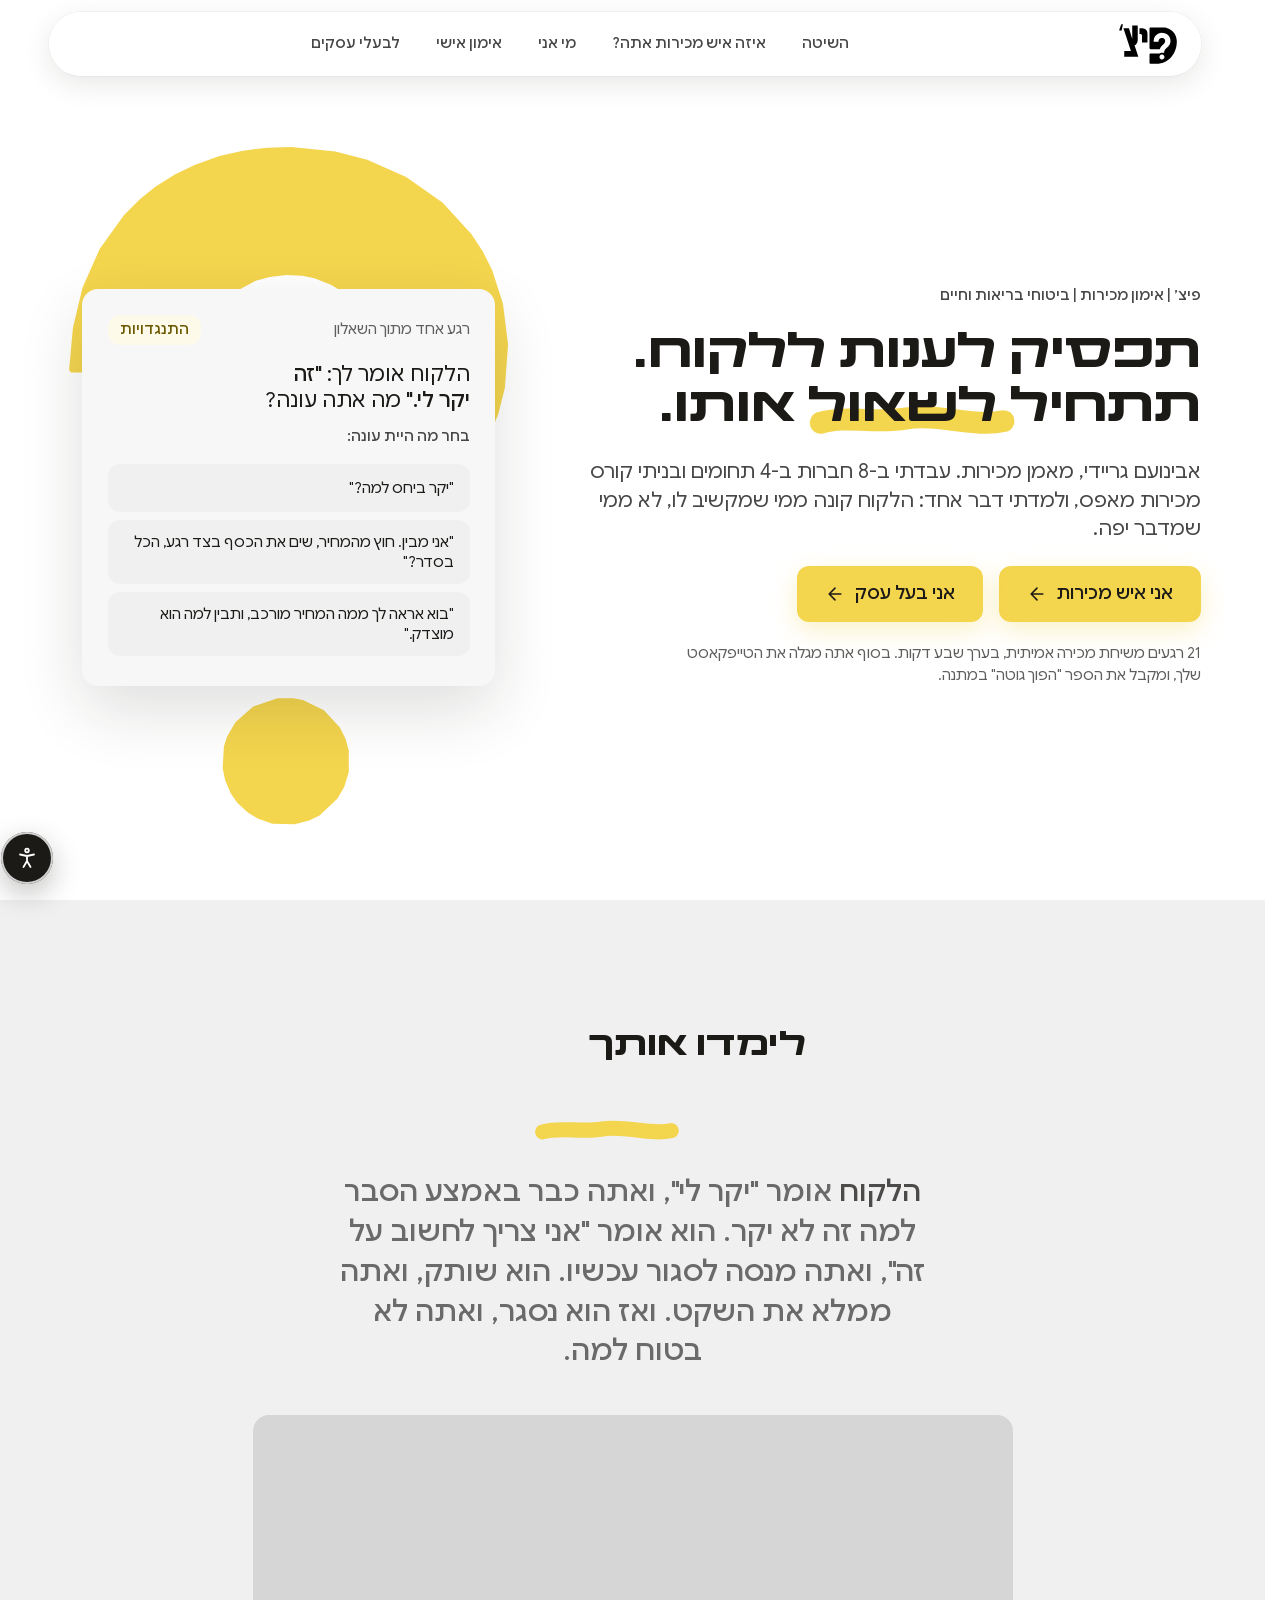
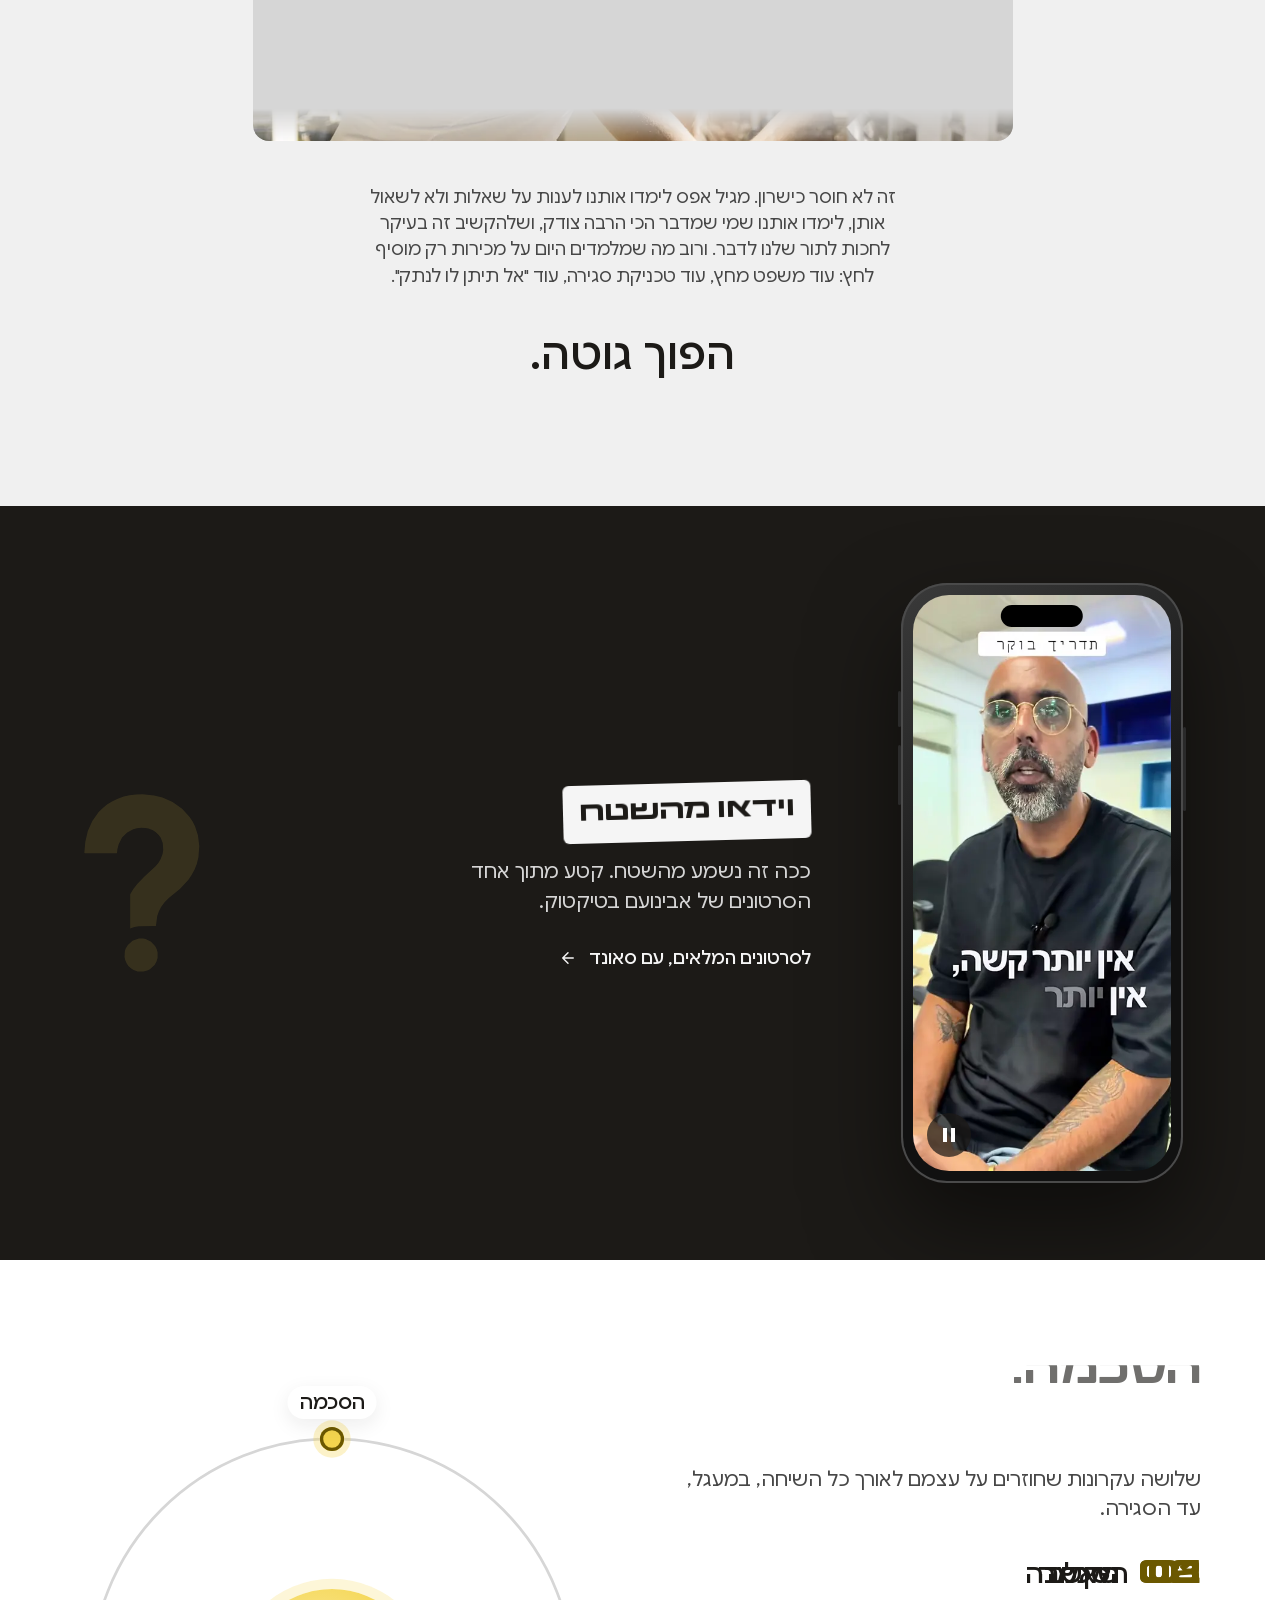
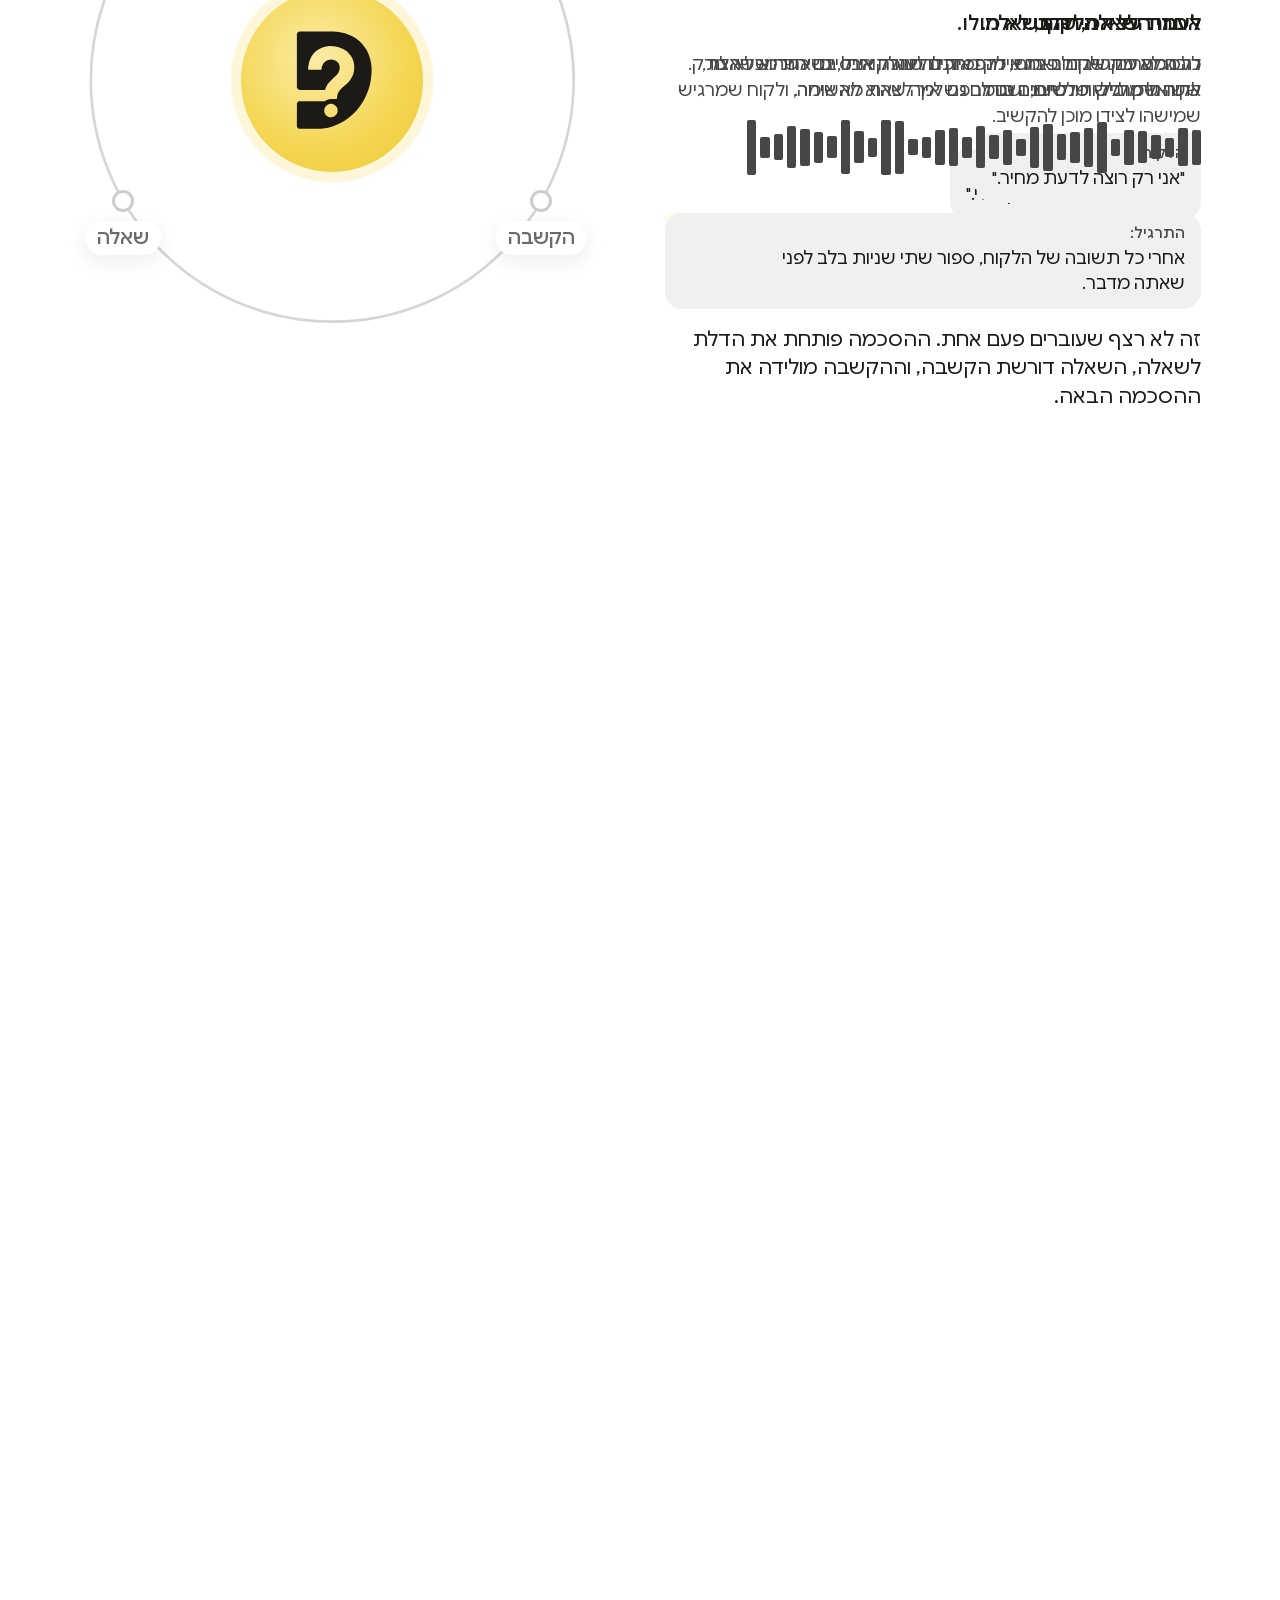
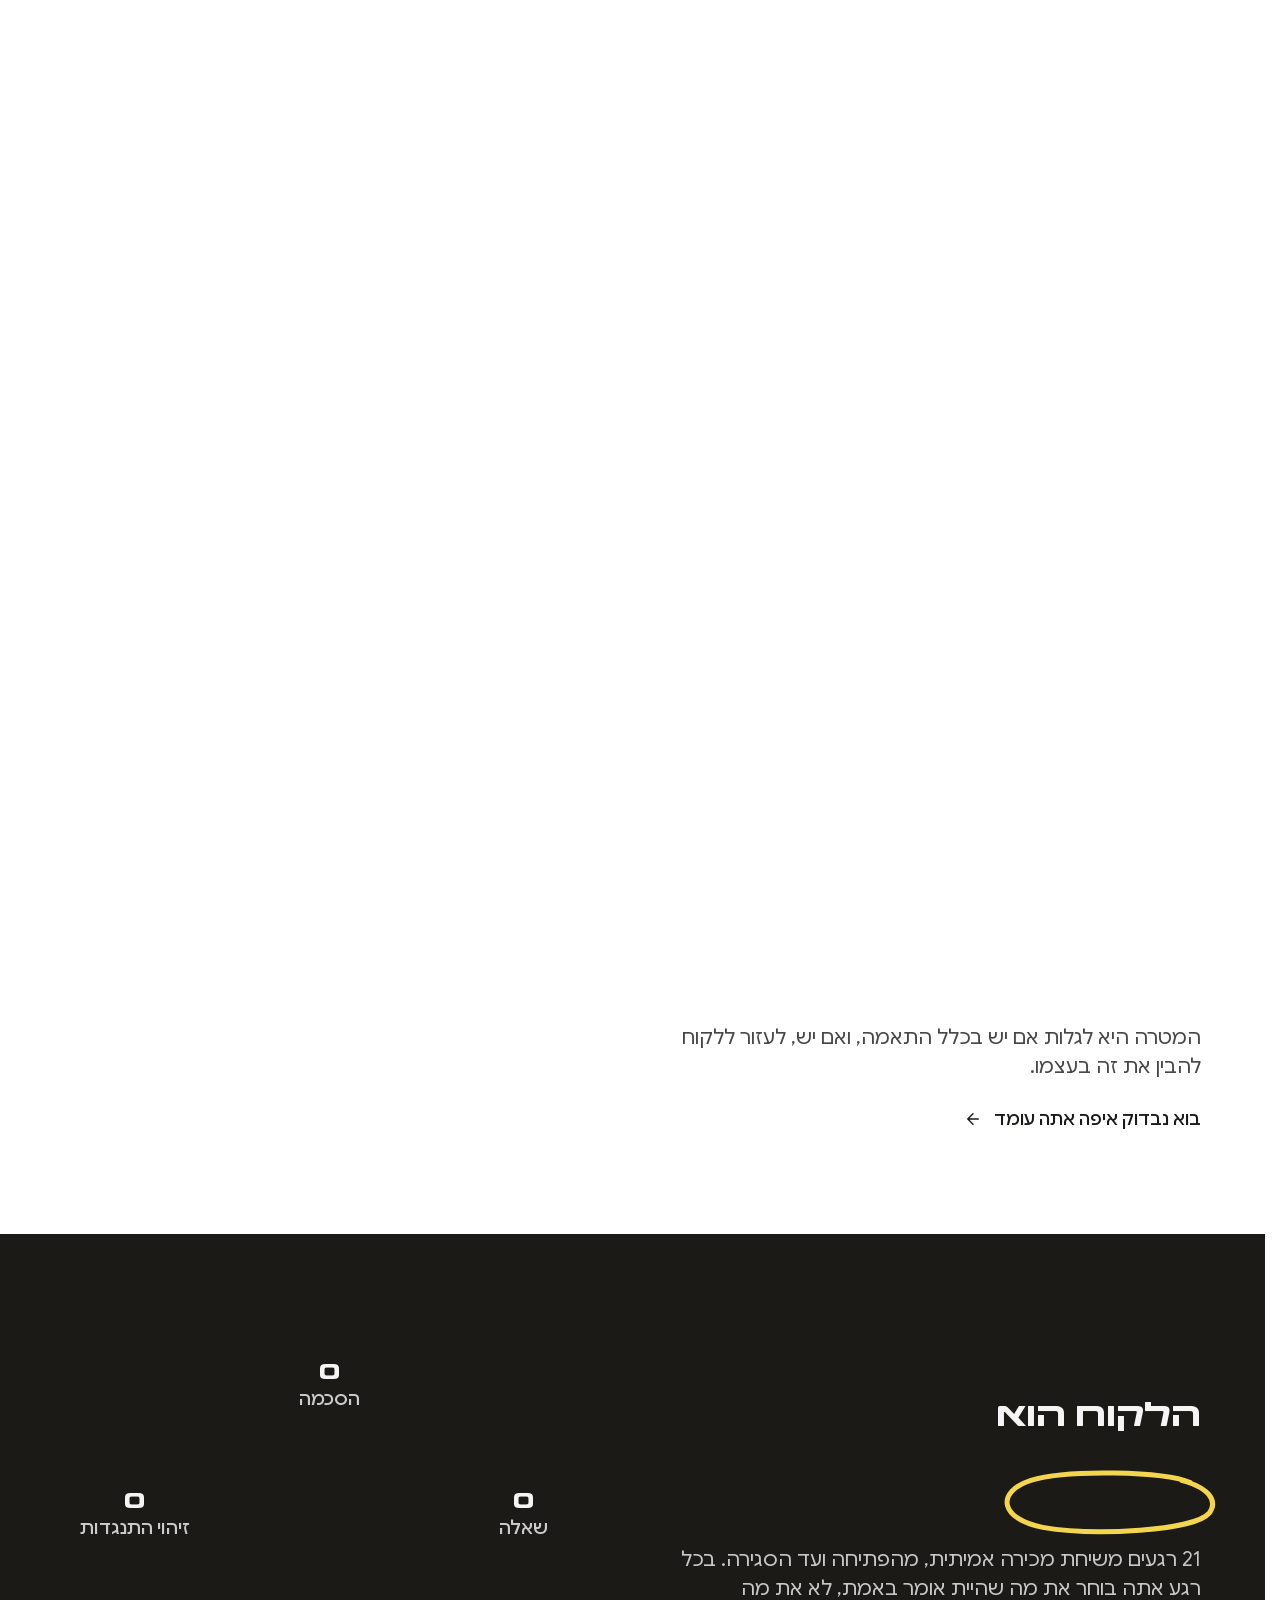
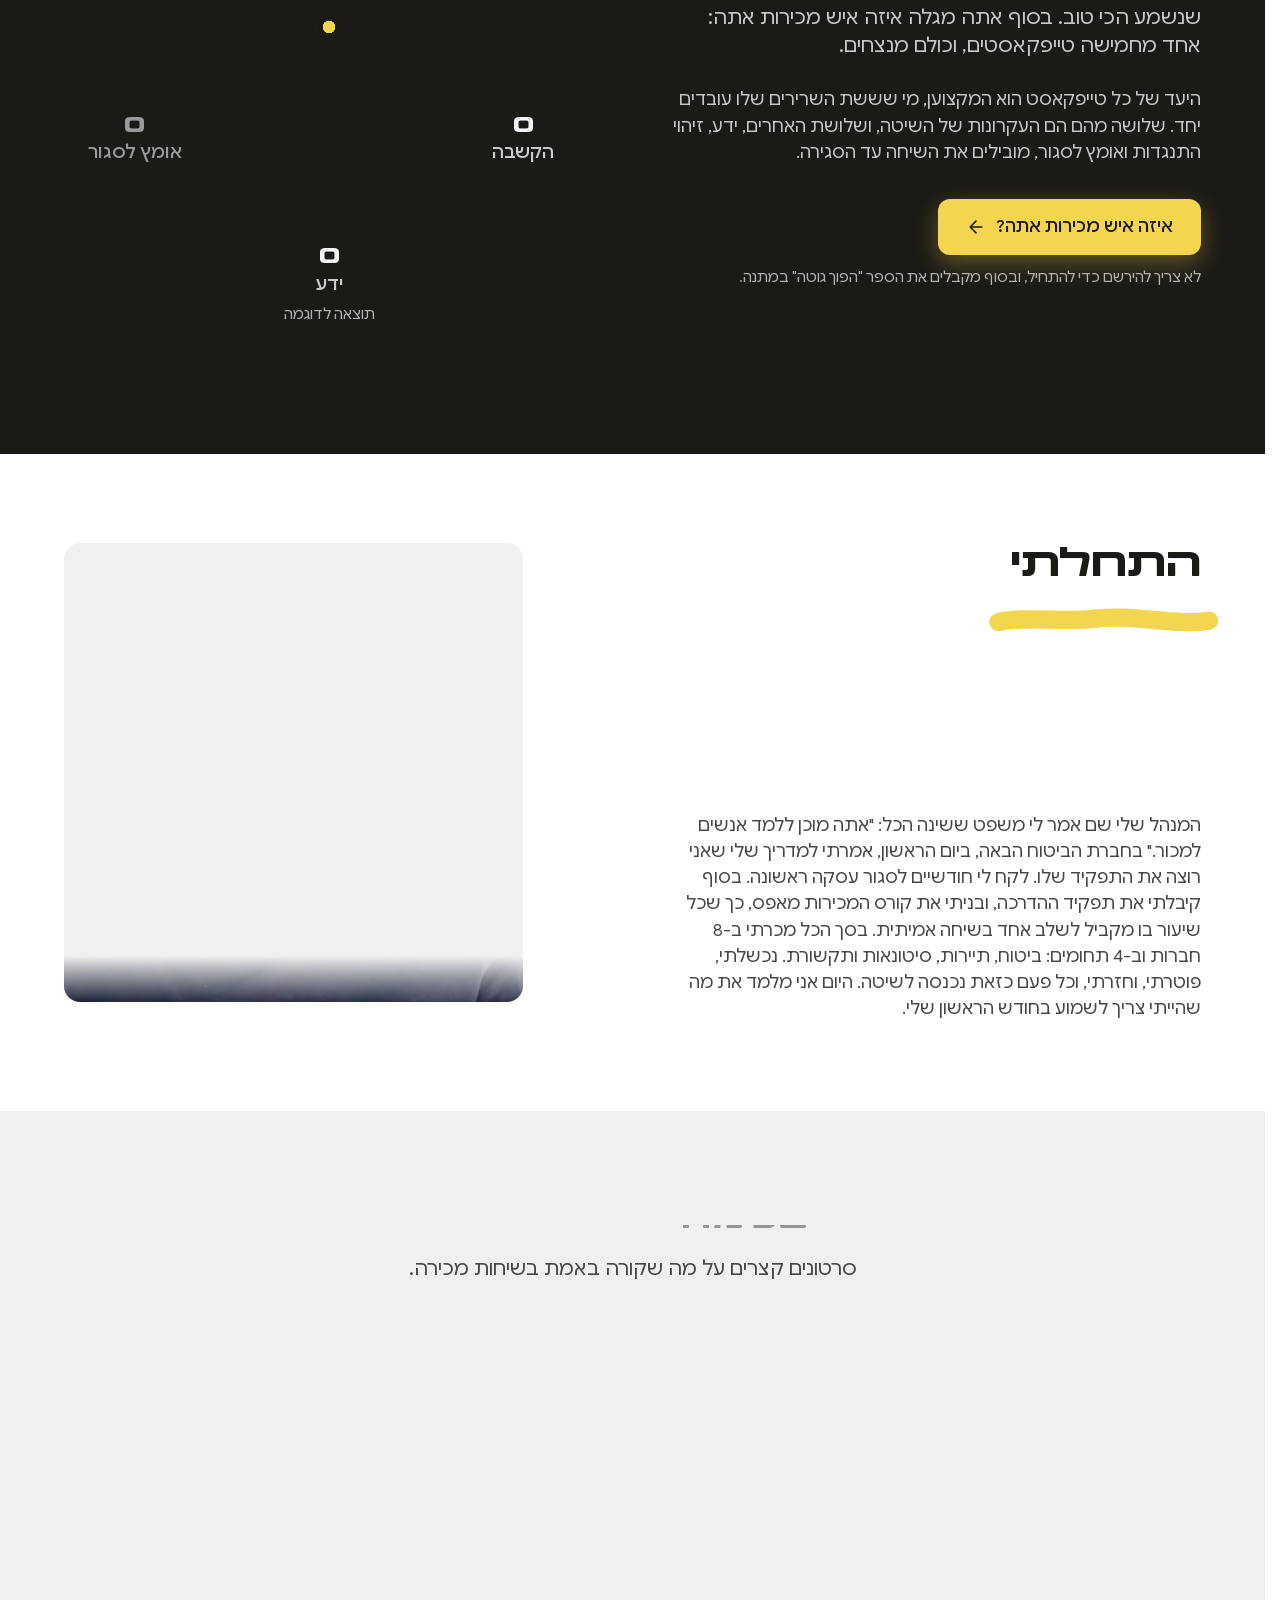
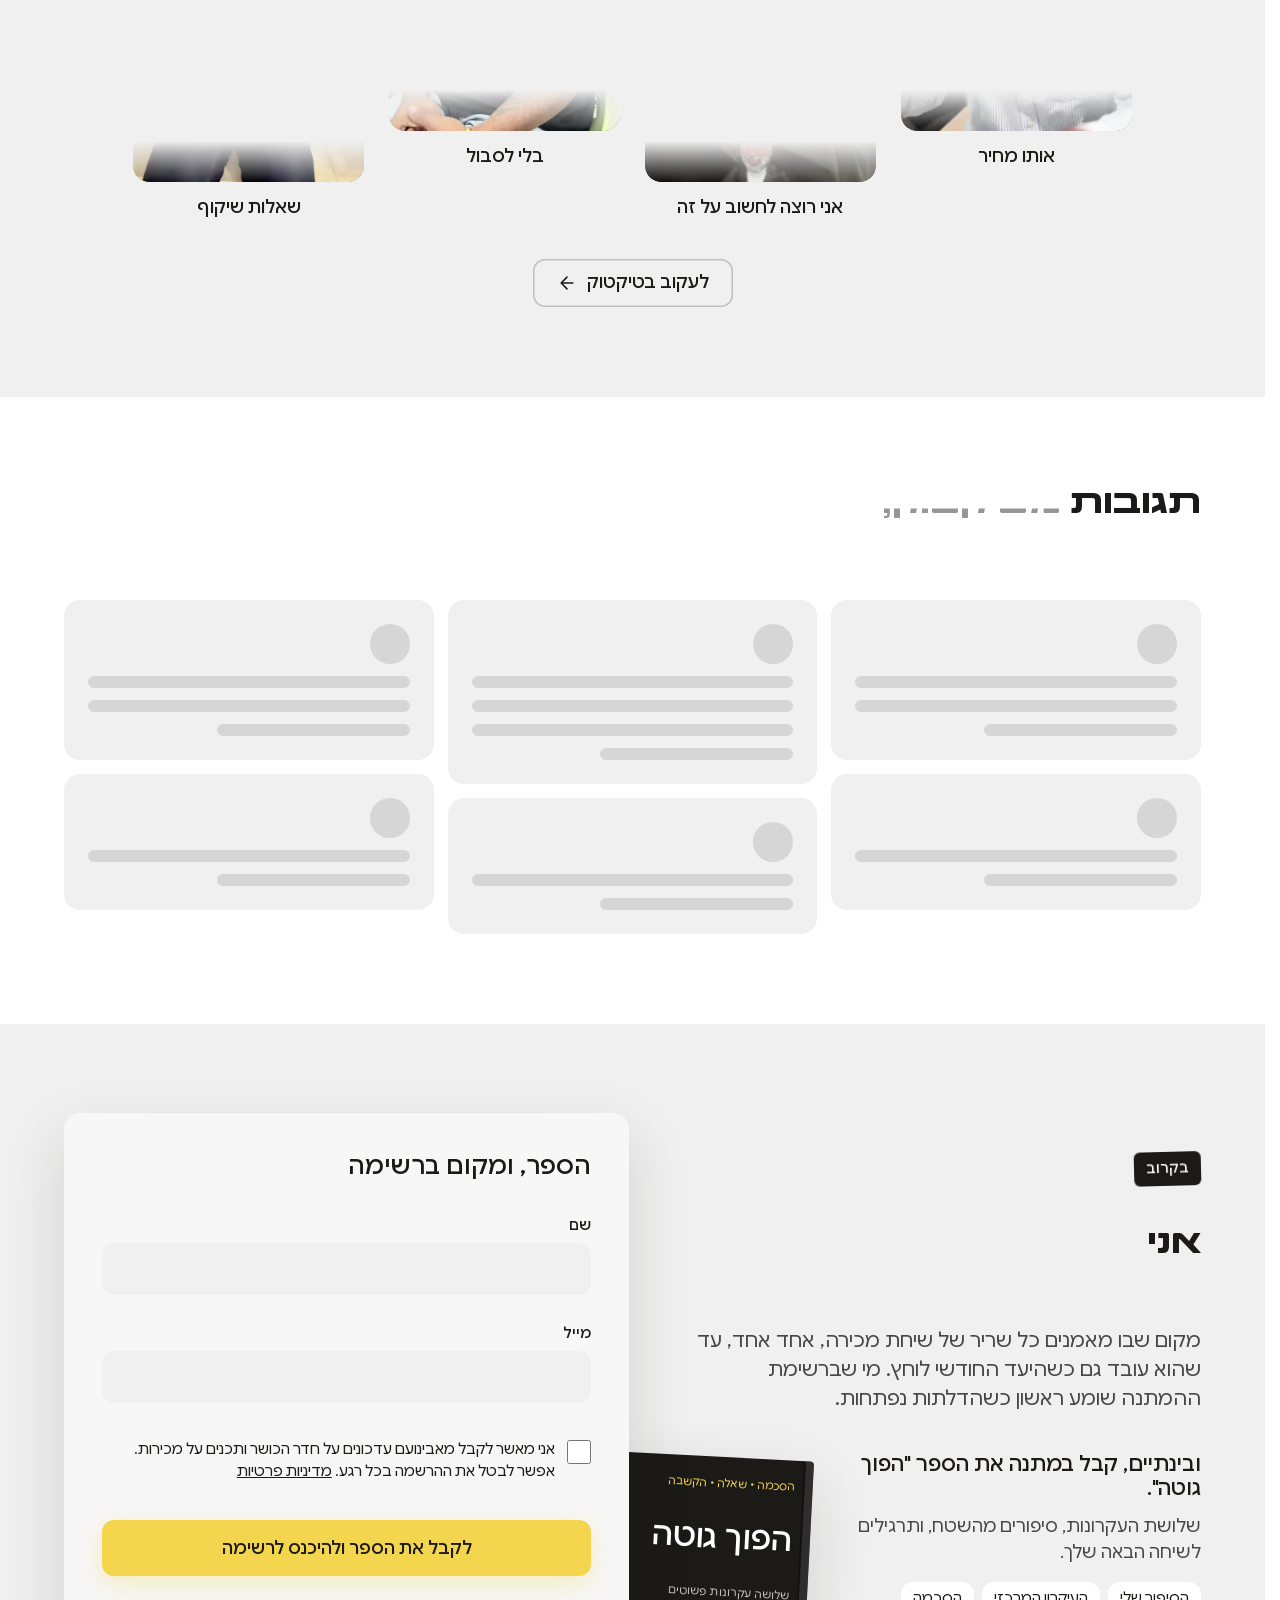
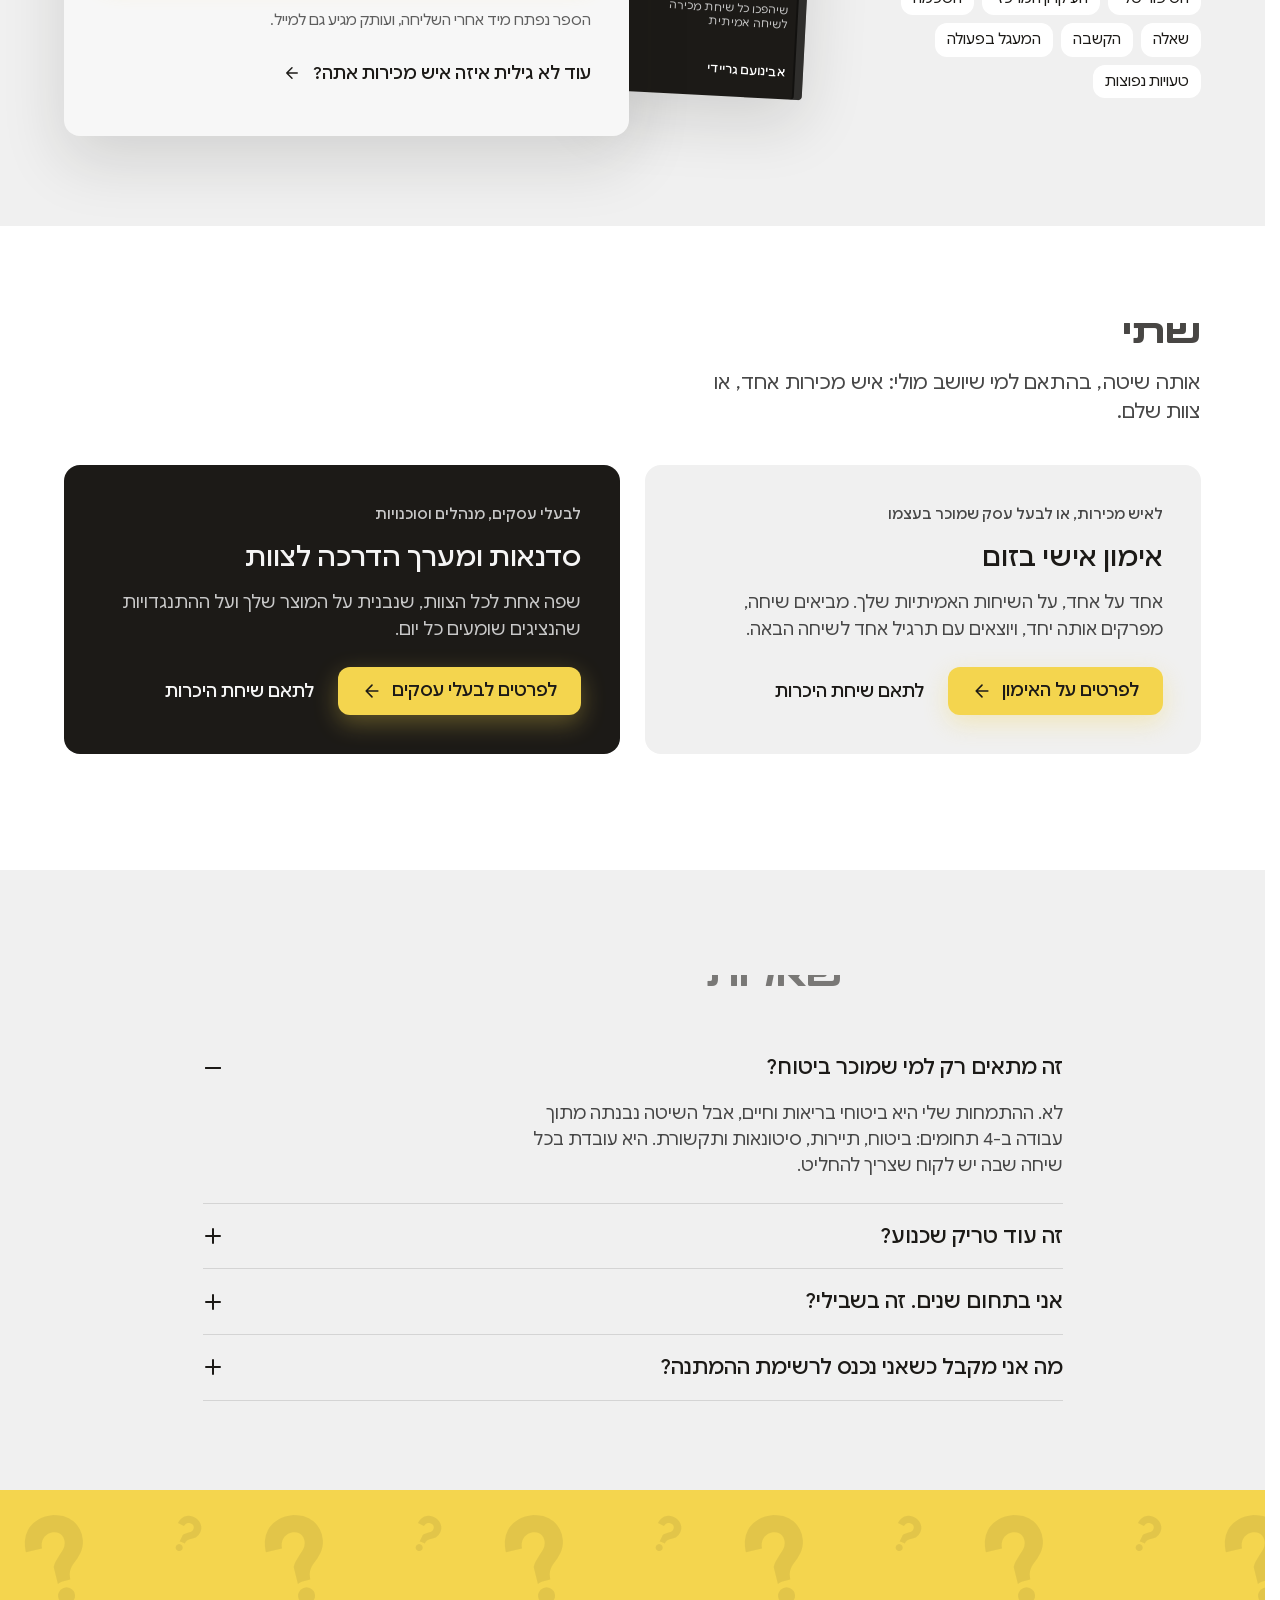
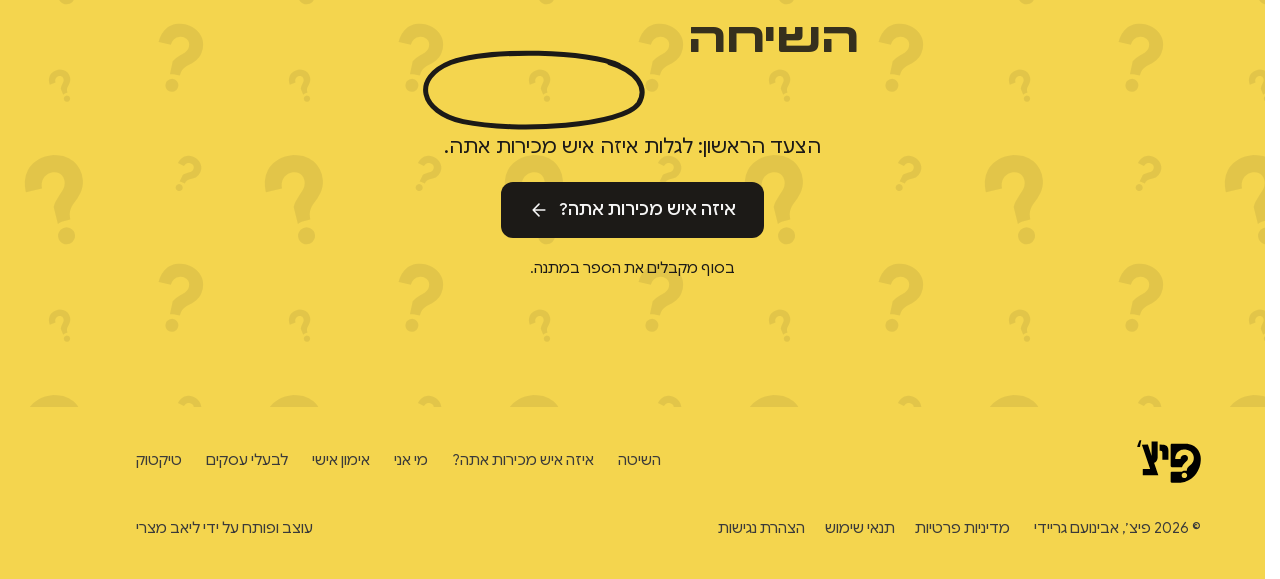
==== commit e243658b: "sketch update 2026-10-05_1043" ====
--- a/index.html
+++ b/index.html
@@ -9,7 +9,7 @@
 <link rel="icon" href="images/favicon.svg" type="image/svg+xml">
 <link rel="preload" href="fonts/TelAviv-BrutalistBold.woff2" as="font" type="font/woff2" crossorigin>
 <link rel="preload" href="fonts/GoogleSans-Hebrew.woff2" as="font" type="font/woff2" crossorigin>
-<link rel="stylesheet" href="site.css?v=6621f5ab">
+<link rel="stylesheet" href="site.css?v=e7f44815">
 <script>document.documentElement.classList.add("js");if(!matchMedia("(prefers-reduced-motion: reduce)").matches&&!/[?&]edit=1/.test(location.search))document.documentElement.classList.add("open-anim")</script>
 </head>
 <body data-page="index">
@@ -327,7 +327,7 @@
 <script src="vendor/ScrollTrigger.min.js" defer></script>
 <script src="vendor/DrawSVGPlugin.min.js" defer></script>
 <script src="vendor/SplitText.min.js" defer></script>
-<script src="a11y.js?v=6621f5ab" defer></script>
-<script src="site.js?v=6621f5ab" defer></script>
+<script src="a11y.js?v=e7f44815" defer></script>
+<script src="site.js?v=e7f44815" defer></script>
 </body>
 </html>
--- a/site.css
+++ b/site.css
@@ -434,6 +434,7 @@
 .form-card { position: relative; z-index: 1; padding: clamp(24px, 3vw, 48px); border-radius: var(--r-card); background: var(--card); box-shadow: var(--shadow-lift); display: grid; gap: 16px; }
 .gym { --gym-pad: clamp(24px, 4vw, 96px); --tuck: clamp(24px, 2.4vw, 56px); --bc-w: clamp(160px, 14vw, 256px); --bc-pad: clamp(16px, 1.4vw, 24px); }
 .gym .form-card { margin-inline-start: calc(-1 * (var(--gym-pad) + var(--tuck))); }
+.gym-copy > .lead { padding-inline-end: var(--tuck); } /* the card rides over the book, never over the running text (at 1024 the lead ran under it, 5.10.2026) */
 .gym .book-cover { width: calc(var(--bc-w) + var(--tuck)); height: calc(var(--bc-w) * 4 / 3); aspect-ratio: auto; padding-inline-end: calc(var(--bc-pad) + var(--tuck)); }
 .form-h { font-size: calc(clamp(22px, 0.8vw + 14px, 30px) * var(--a11y-scale)); font-weight: 500; }
 @media (max-width: 1023px) {
@@ -593,7 +594,7 @@
 body[data-page="index"] .ft { background: var(--gold); color: #3A3A3A; }
 .ft a { color: inherit; text-decoration: none; transition: color .18s var(--e); }
 @media (hover: hover) and (pointer: fine) { .ft a:hover { color: var(--ink); } }
-.ft-row { display: flex; flex-wrap: wrap; align-items: center; justify-content: space-between; gap: 8px 32px; padding-bottom: 16px; border-bottom: 1px solid rgba(28, 26, 23, .14); }
+.ft-row { display: flex; flex-wrap: wrap; align-items: center; justify-content: space-between; gap: 8px 32px; padding-bottom: 16px; } /* no rule under the row: the space separates, the links keep the only line family (5.10.2026) */
 .ft-logo { display: inline-flex; align-items: center; min-height: 44px; }
 .ft-logo img { width: 64px; height: auto; }
 .ft-nav { display: flex; flex-wrap: wrap; gap: 0 24px; }
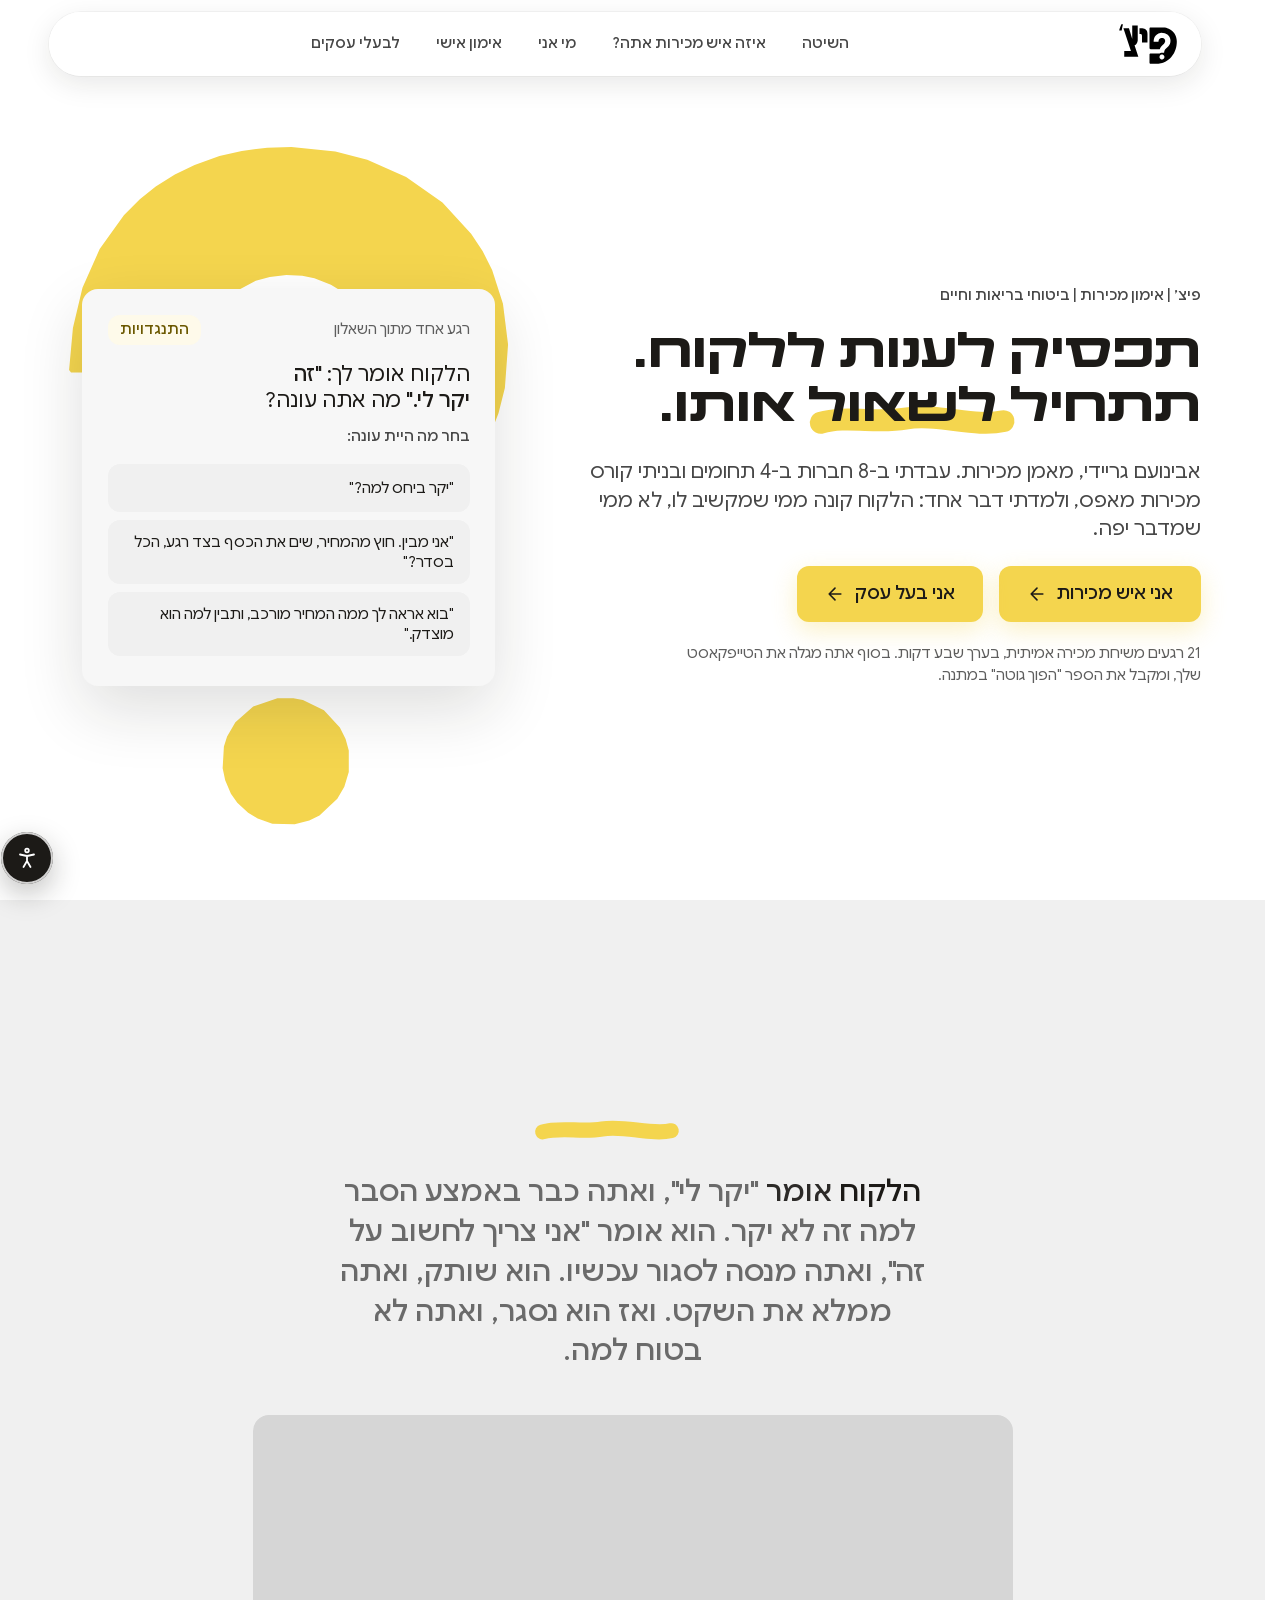
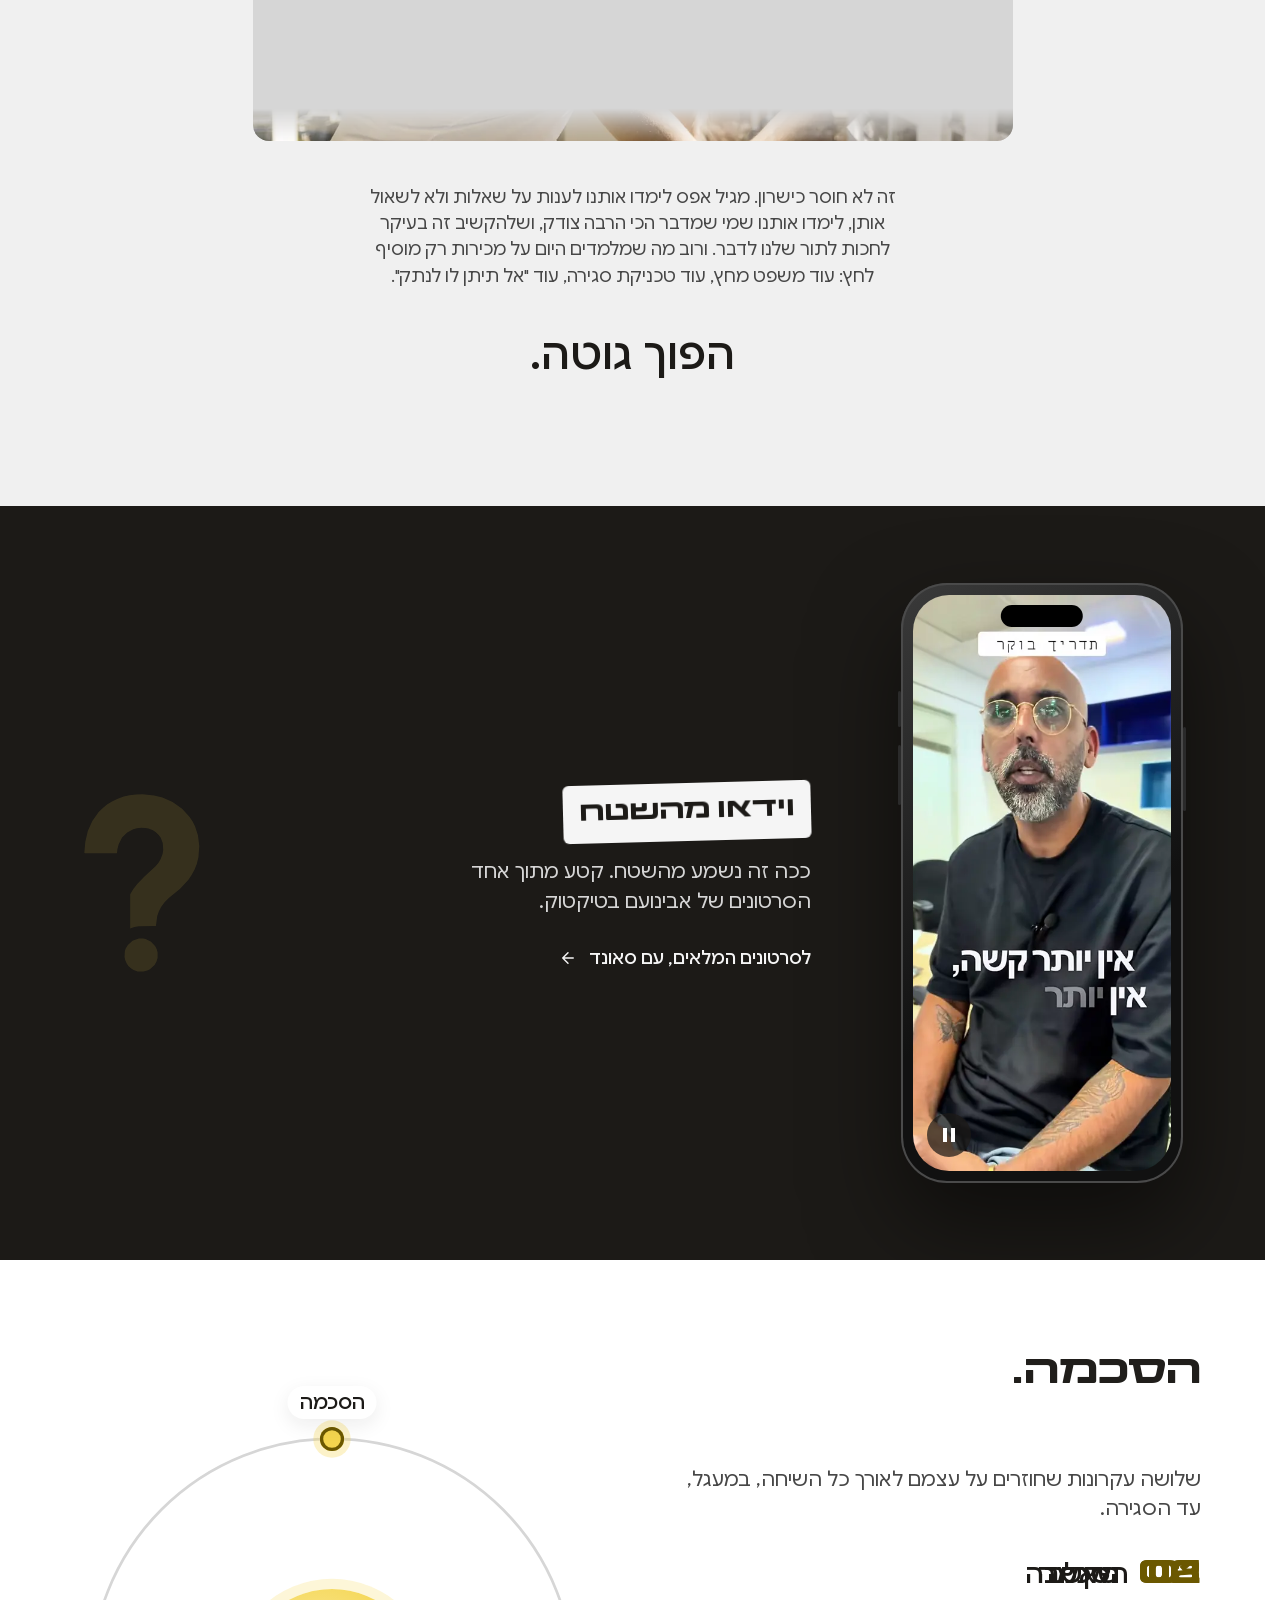
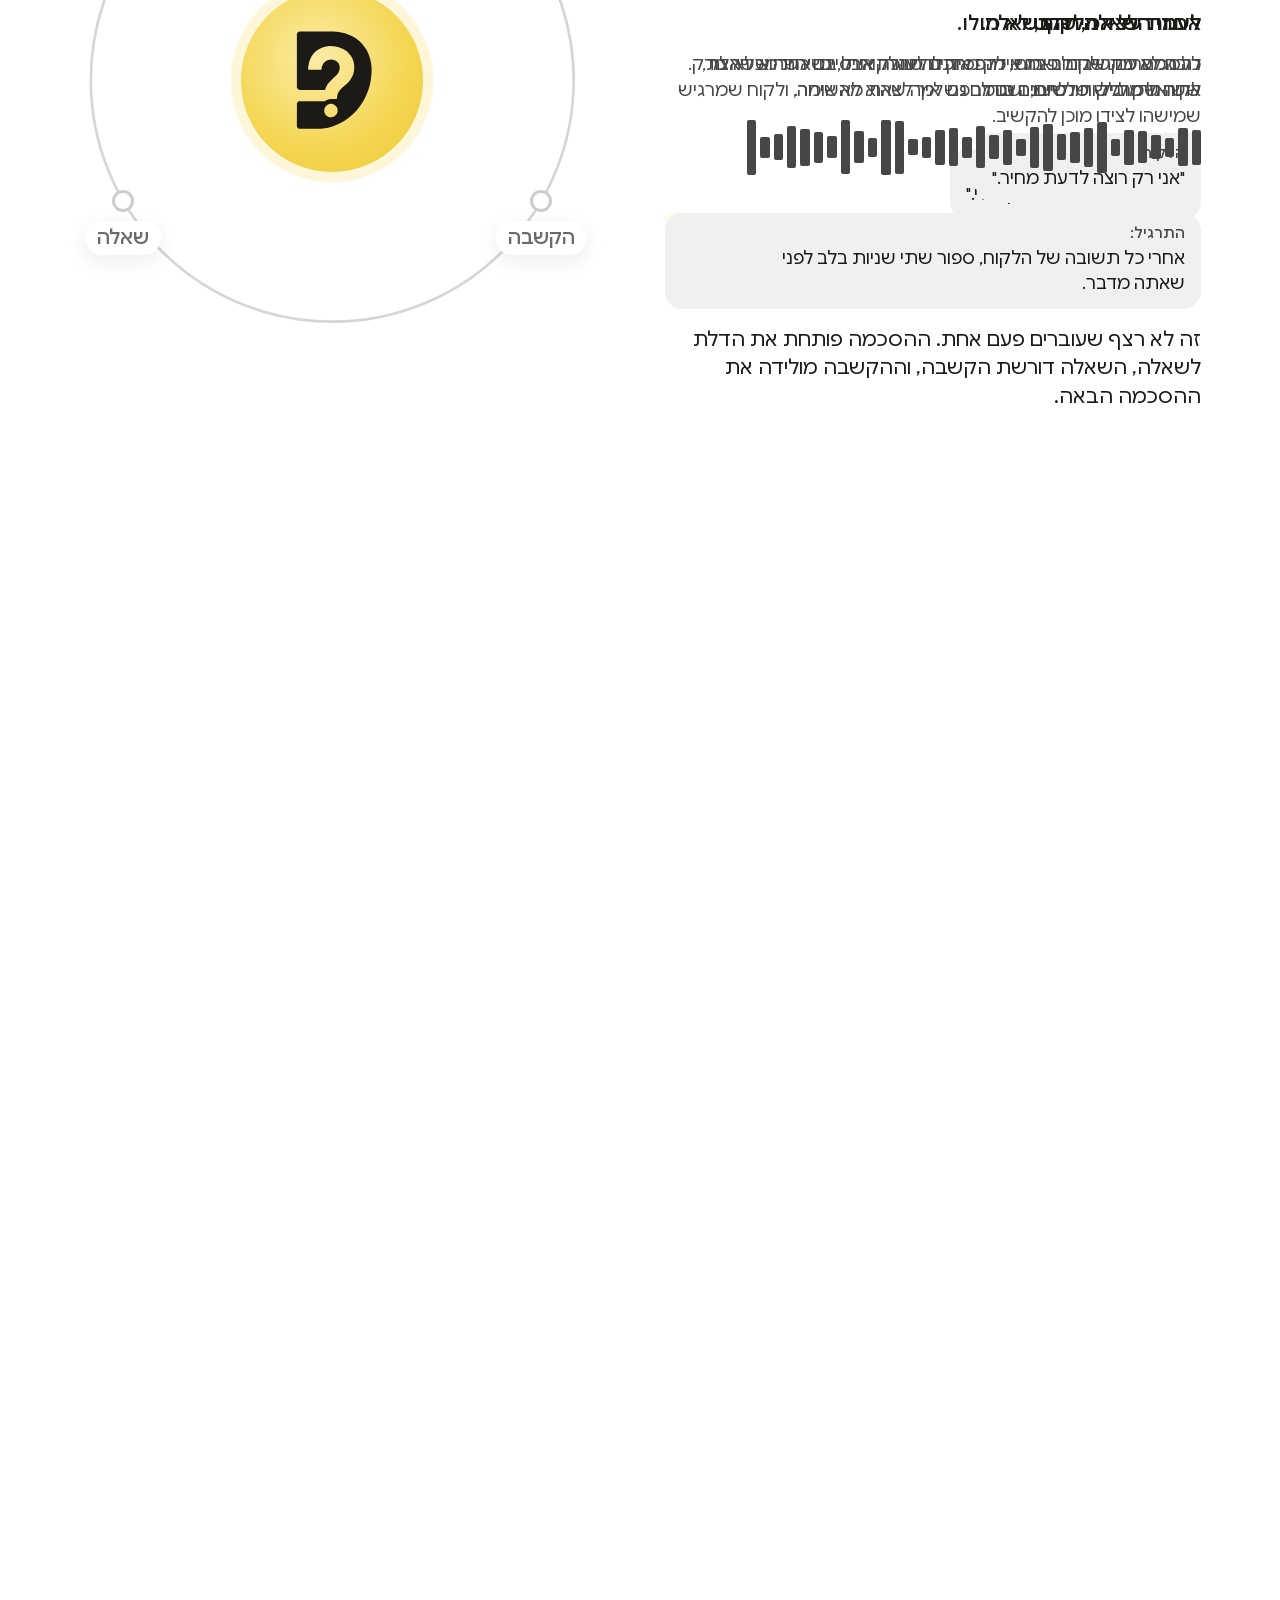
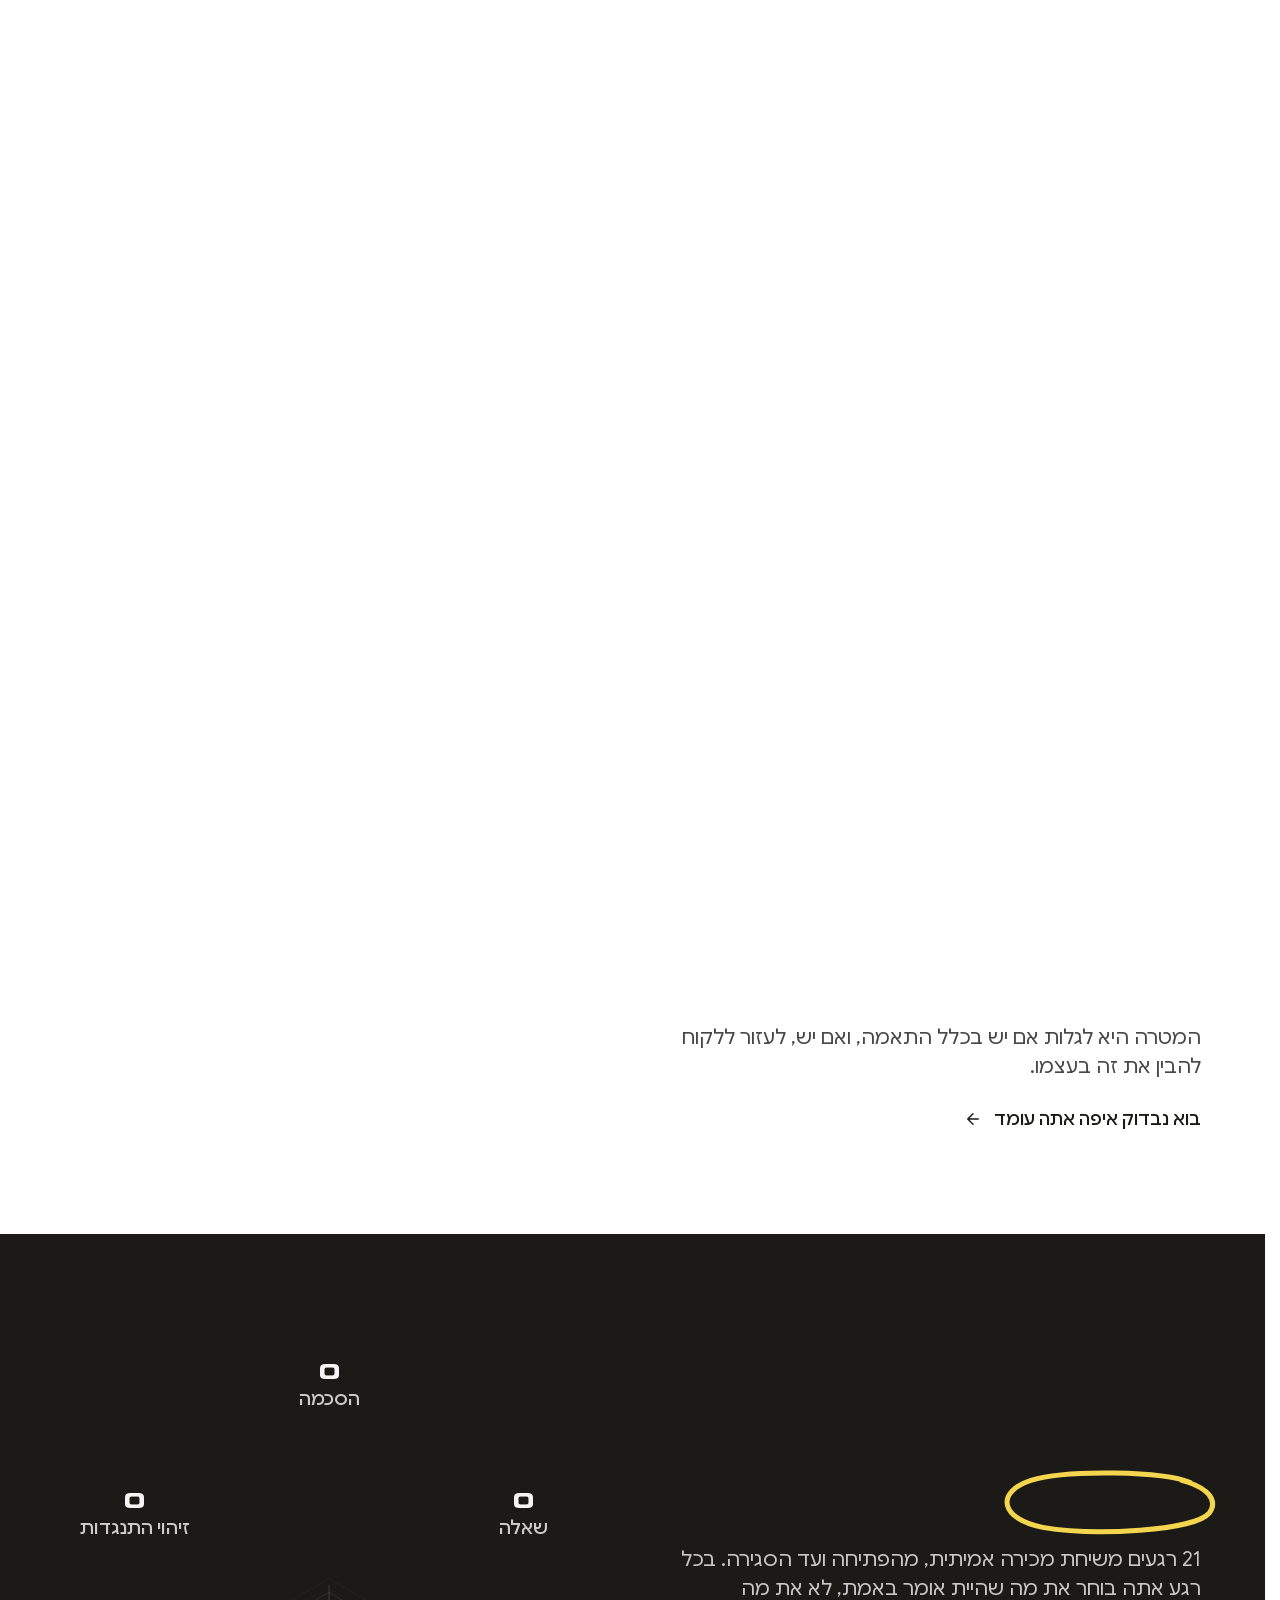
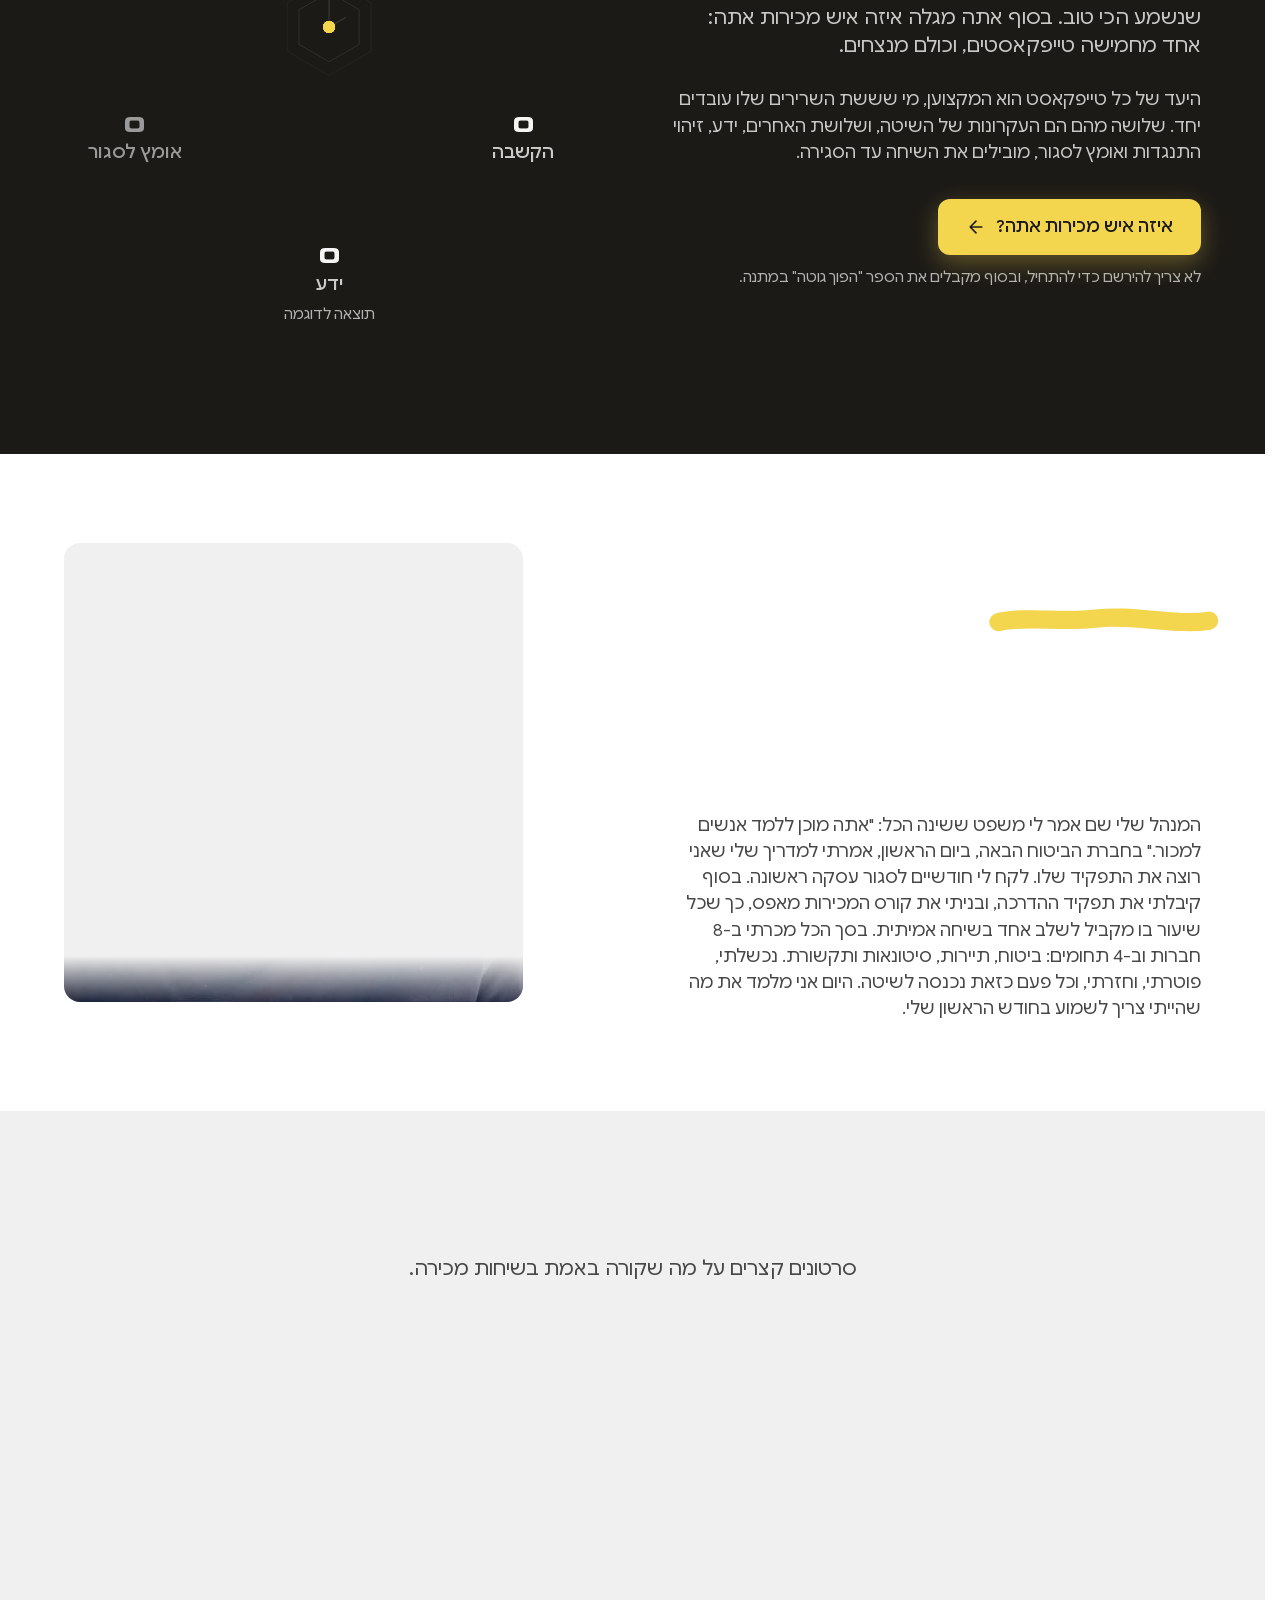
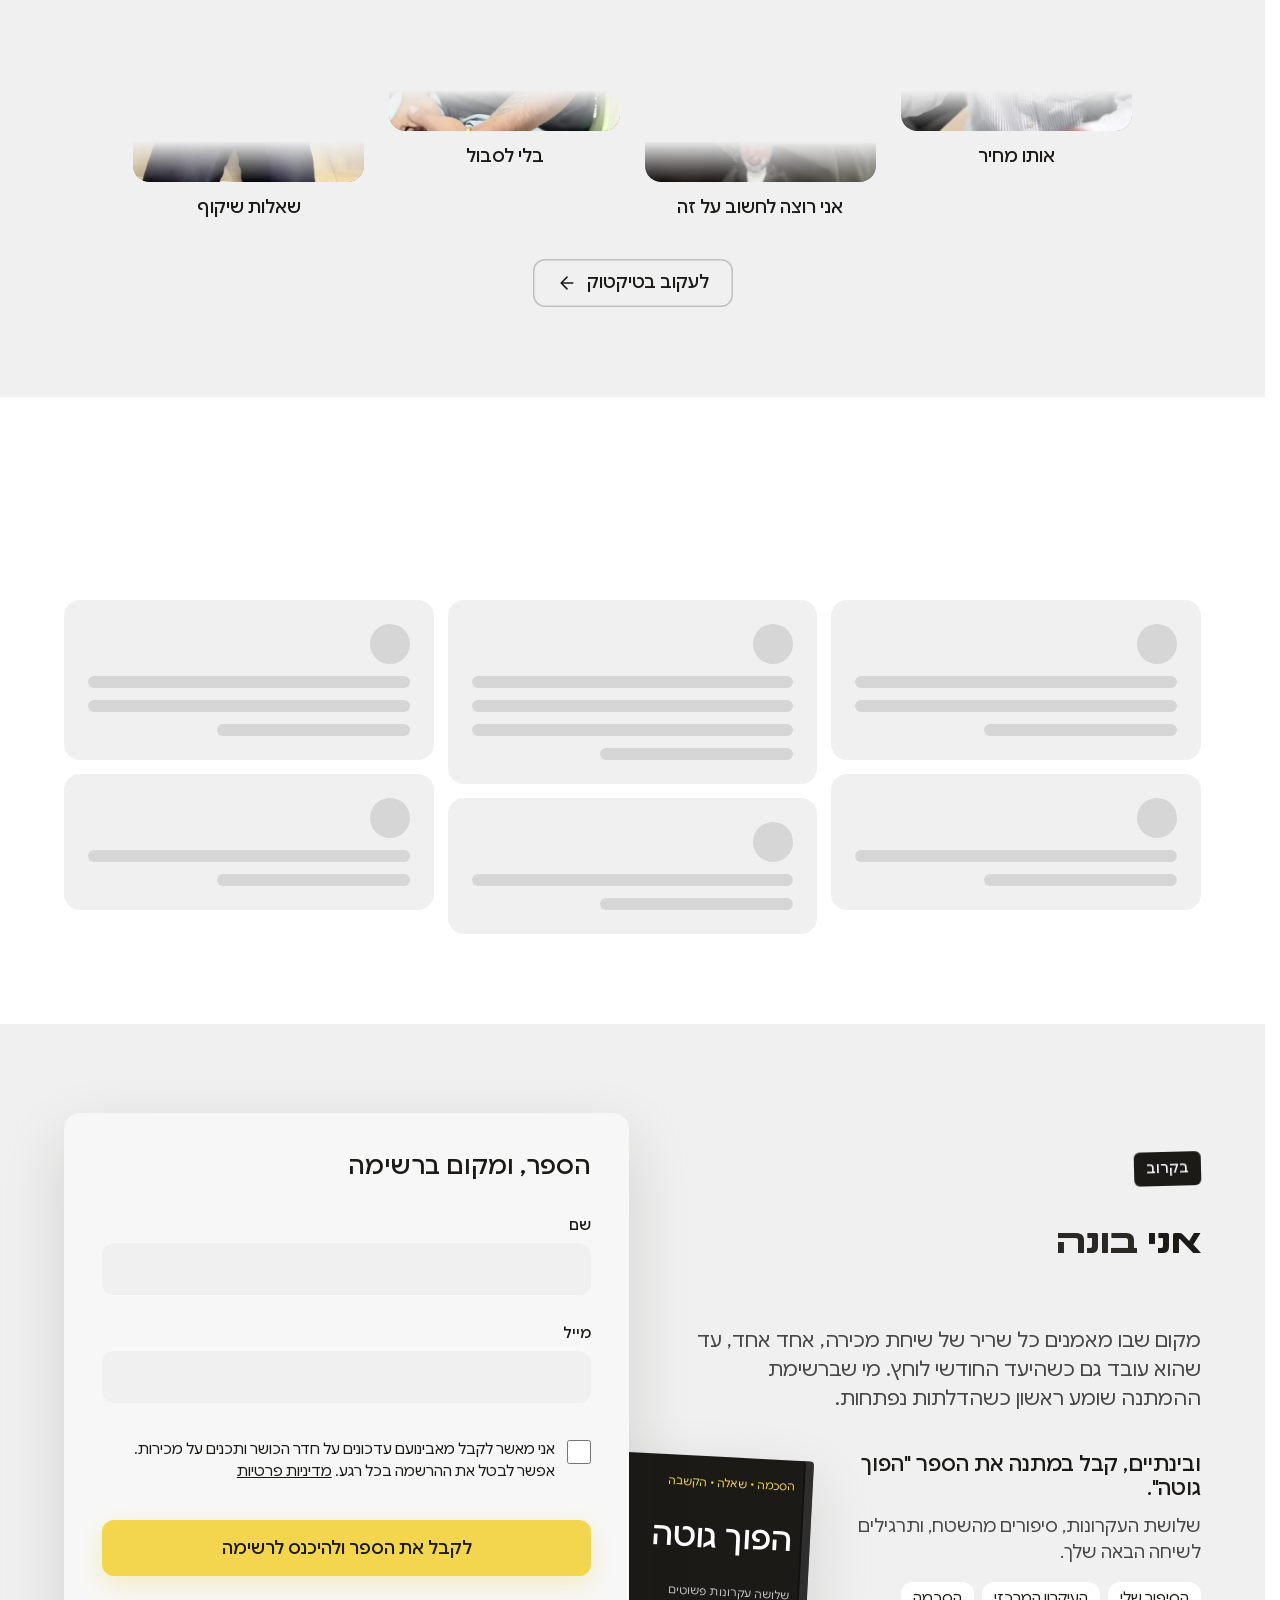
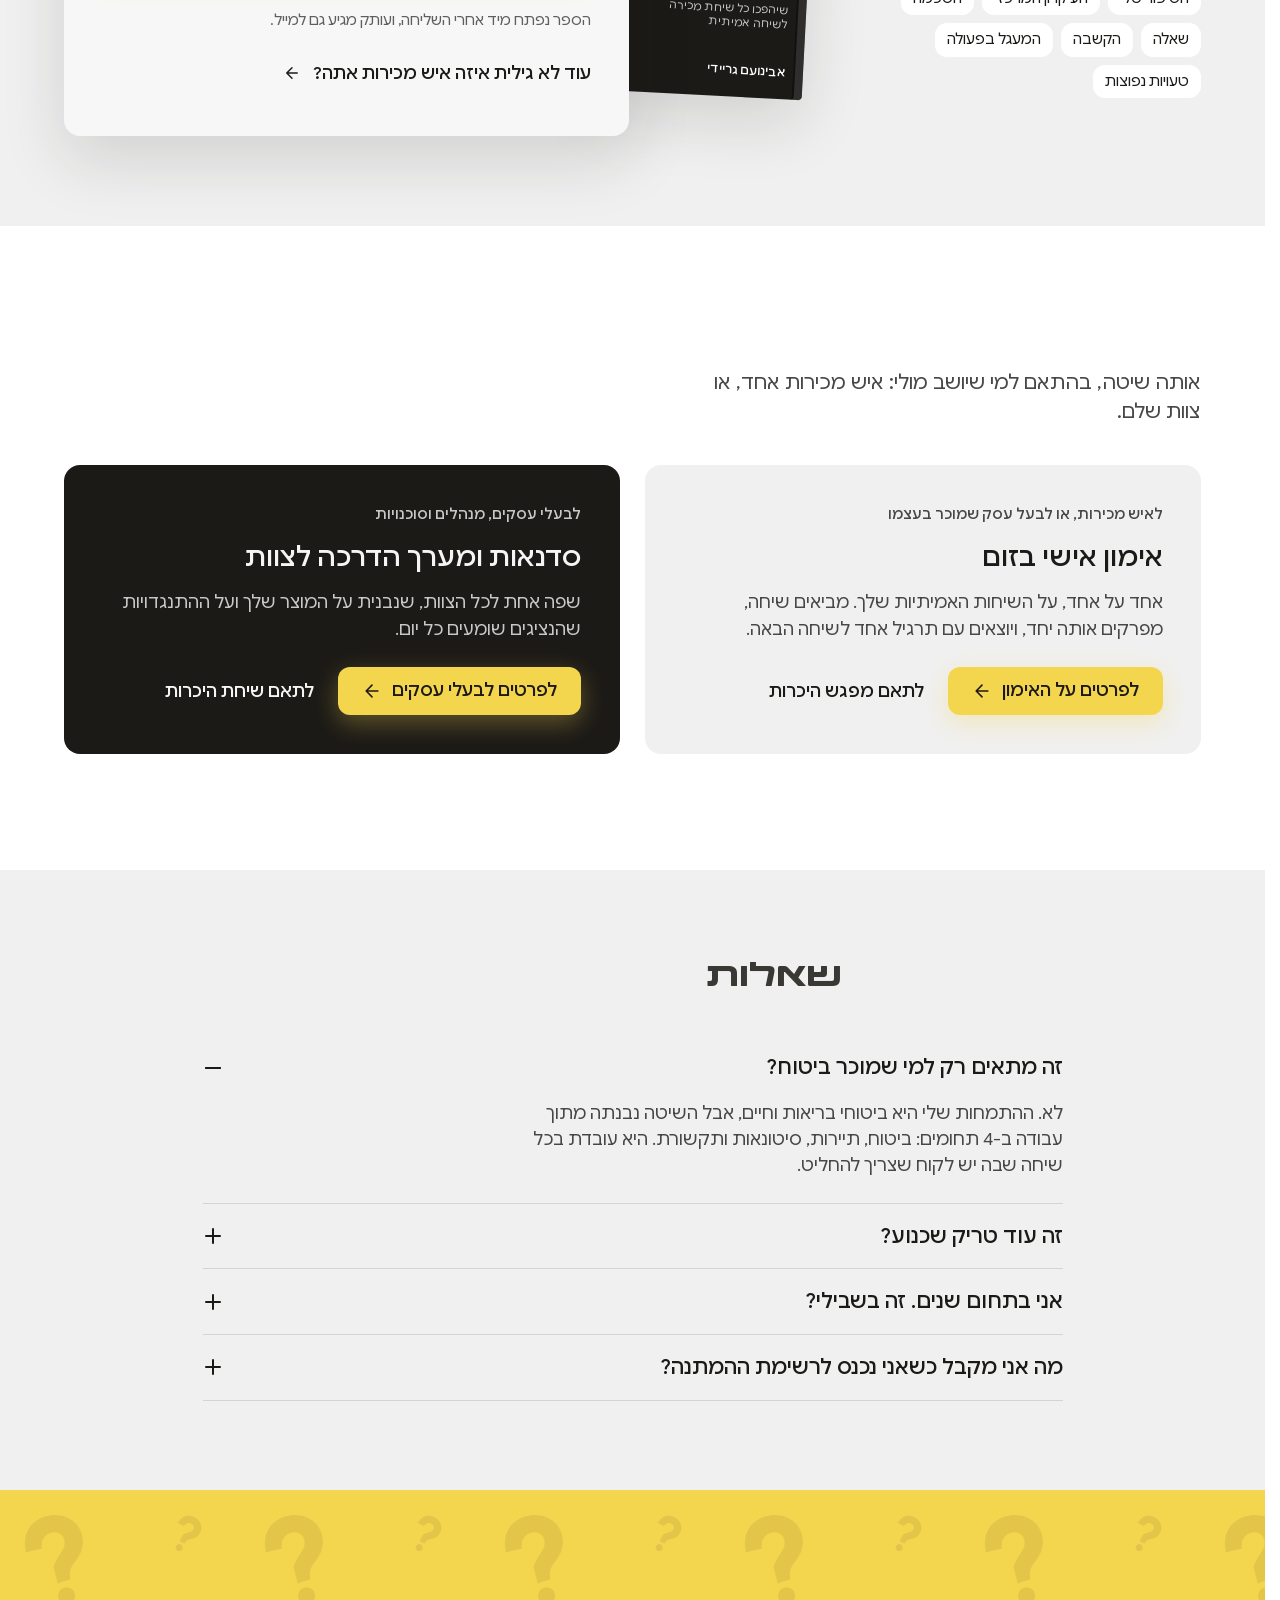
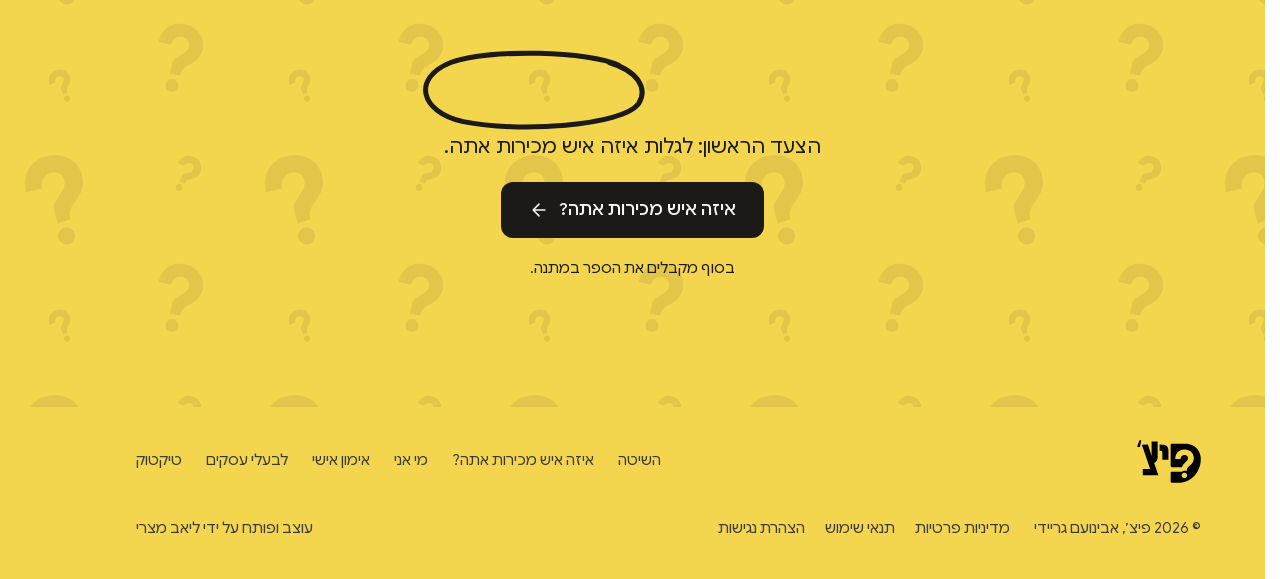
==== commit 158056c4: "sketch update 2026-10-05_1150" ====
--- a/index.html
+++ b/index.html
@@ -9,7 +9,7 @@
 <link rel="icon" href="images/favicon.svg" type="image/svg+xml">
 <link rel="preload" href="fonts/TelAviv-BrutalistBold.woff2" as="font" type="font/woff2" crossorigin>
 <link rel="preload" href="fonts/GoogleSans-Hebrew.woff2" as="font" type="font/woff2" crossorigin>
-<link rel="stylesheet" href="site.css?v=e7f44815">
+<link rel="stylesheet" href="site.css?v=39111c5d">
 <script>document.documentElement.classList.add("js");if(!matchMedia("(prefers-reduced-motion: reduce)").matches&&!/[?&]edit=1/.test(location.search))document.documentElement.classList.add("open-anim")</script>
 </head>
 <body data-page="index">
@@ -267,7 +267,7 @@
       <p class="gate-who">לאיש מכירות, או לבעל עסק שמוכר בעצמו</p>
       <h3>אימון אישי בזום</h3>
       <p>אחד על אחד, על השיחות האמיתיות שלך. מביאים שיחה, מפרקים אותה יחד, ויוצאים עם תרגיל אחד לשיחה הבאה.</p>
-      <div class="gate-go"><a class="btn btn-primary" href="coaching.html">לפרטים על האימון <svg class="i-arr" viewBox="0 0 24 24" fill="none" stroke="currentColor" stroke-width="1.9" stroke-linecap="round" stroke-linejoin="round" aria-hidden="true"><path d="M19 12H5m7-7-7 7 7 7"/></svg></a><a class="link-arrow" href="coaching.html#form">לתאם שיחת היכרות</a></div>
+      <div class="gate-go"><a class="btn btn-primary" href="coaching.html">לפרטים על האימון <svg class="i-arr" viewBox="0 0 24 24" fill="none" stroke="currentColor" stroke-width="1.9" stroke-linecap="round" stroke-linejoin="round" aria-hidden="true"><path d="M19 12H5m7-7-7 7 7 7"/></svg></a><a class="link-arrow" href="coaching.html#form">לתאם מפגש היכרות</a></div>
     </article>
     <article class="gate gate-dark rv">
       <p class="gate-who">לבעלי עסקים, מנהלים וסוכנויות</p>
@@ -327,7 +327,7 @@
 <script src="vendor/ScrollTrigger.min.js" defer></script>
 <script src="vendor/DrawSVGPlugin.min.js" defer></script>
 <script src="vendor/SplitText.min.js" defer></script>
-<script src="a11y.js?v=e7f44815" defer></script>
-<script src="site.js?v=e7f44815" defer></script>
+<script src="a11y.js?v=39111c5d" defer></script>
+<script src="site.js?v=39111c5d" defer></script>
 </body>
 </html>
--- a/site.css
+++ b/site.css
@@ -666,7 +666,19 @@
 .svc-fit { display: grid; grid-template-columns: minmax(0, .8fr) minmax(0, 1.2fr); gap: clamp(32px, 5vw, 112px); align-items: start; }
 .svc-fit .head { margin-bottom: 0; }
 .svc-form-in .perks { margin-top: 16px; }
-@media (max-width: 1023px) { .steps, .svc-form-in, .svc-hero-in, .svc-fit { grid-template-columns: 1fr; } }
+.prices-h { margin: clamp(48px, 5vw, 96px) 0 24px; font-size: var(--fs-h3); font-weight: 500; }
+.prices { list-style: none; margin: 0; padding: 0; display: grid; grid-template-columns: repeat(2, minmax(0, 1fr)); gap: var(--gap-m); max-width: var(--head-w); }
+.price { display: grid; gap: 8px; align-content: start; padding: var(--pad-card); border-radius: var(--r-card); background: var(--surface-muted); }
+.price h4 { margin: 0; font-size: var(--fs-body); font-weight: 500; }
+.price p { margin: 0; color: var(--muted-strong); }
+.price .price-n { color: var(--ink); font-size: var(--fs-body); }
+.price-n b { font-family: var(--f-display); font-weight: 700; font-size: var(--fs-h2); line-height: 1.1; margin-inline-end: 6px; }
+.facts { margin: 0; display: grid; grid-template-columns: repeat(3, minmax(0, 1fr)); gap: var(--gap-m); }
+.facts > div { display: grid; gap: 8px; align-content: start; }
+.facts dt { font-family: var(--f-display); font-weight: 700; font-size: var(--fs-h2); line-height: 1.1; color: var(--ink); }
+.facts dd { margin: 0; color: var(--muted-strong); }
+@media (max-width: 1023px) { .steps, .svc-form-in, .svc-hero-in, .svc-fit, .facts { grid-template-columns: 1fr; } }
+@media (max-width: 599px) { .prices { grid-template-columns: 1fr; } }
 
 /* ---------- inner pages ---------- */
 .page-sec { min-height: 80svh; padding: calc(var(--sec) + 64px) var(--gutter) var(--sec); background: var(--surface-muted); }
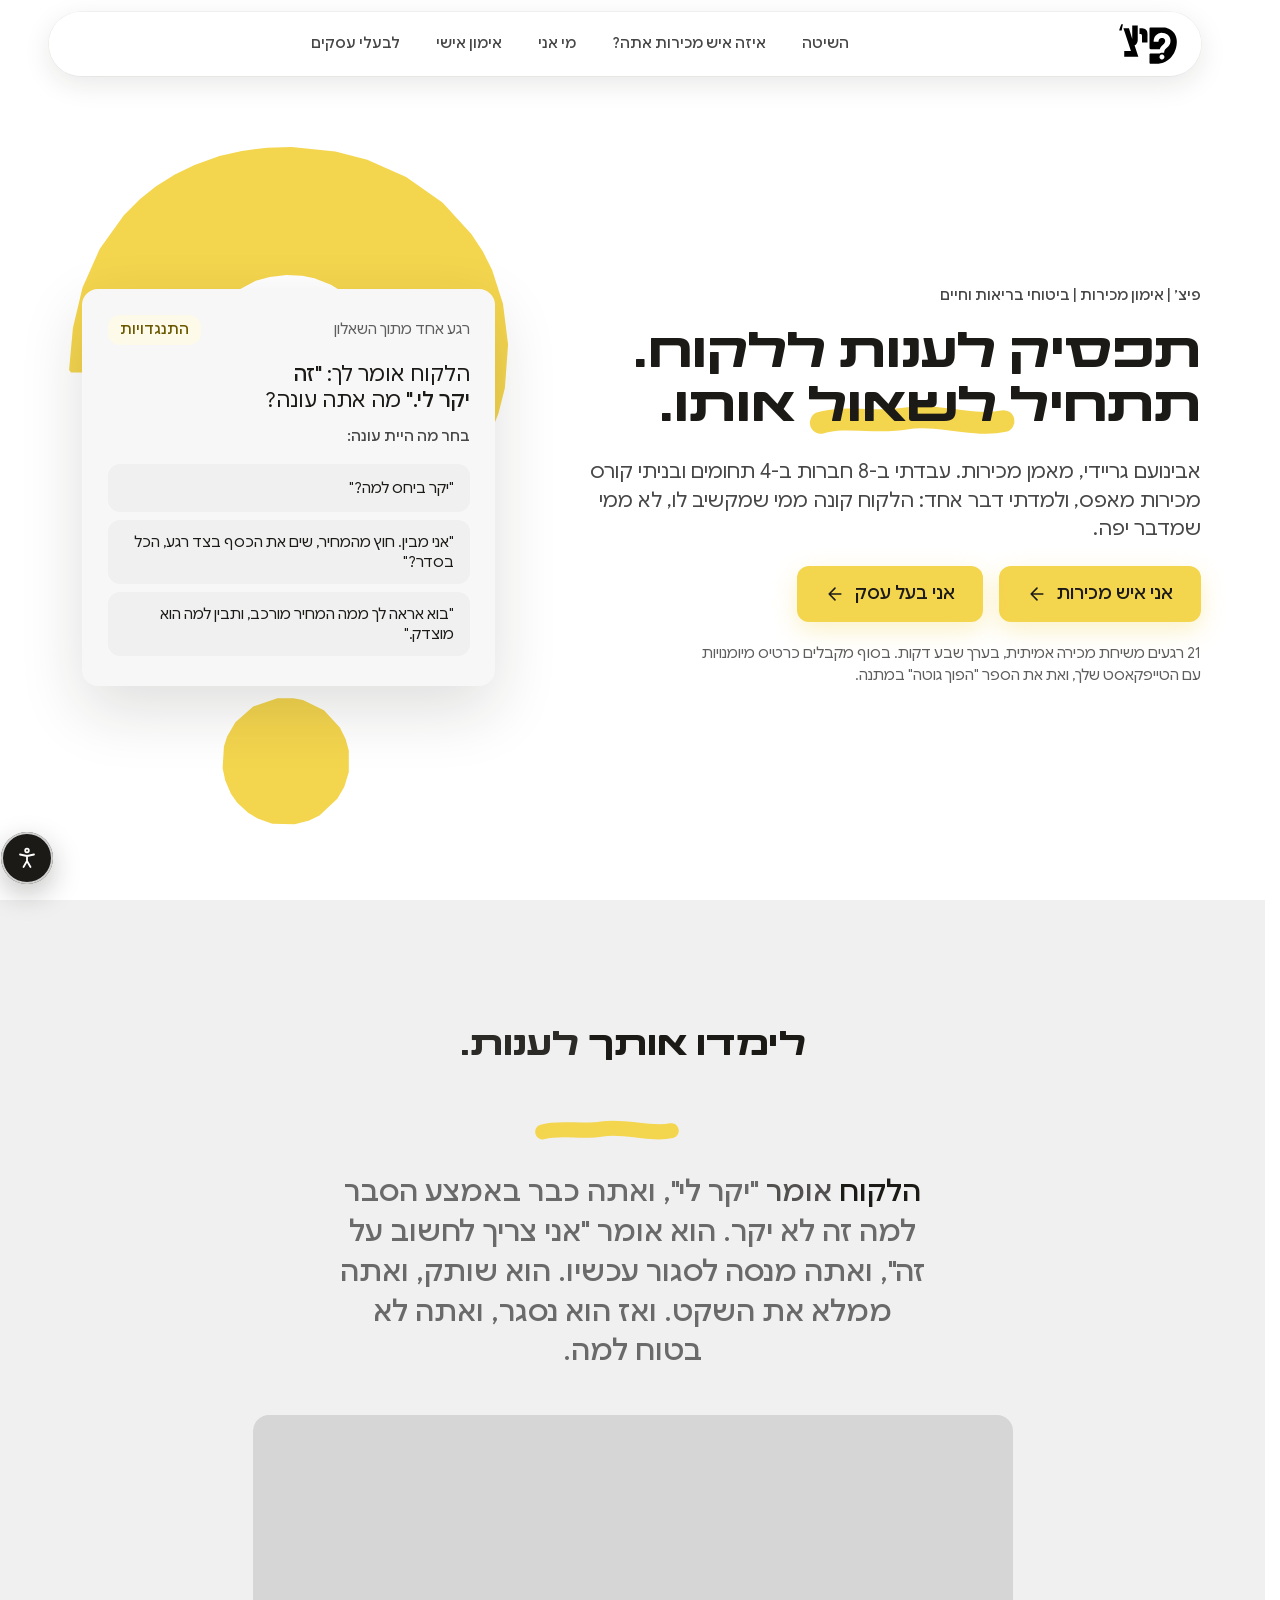
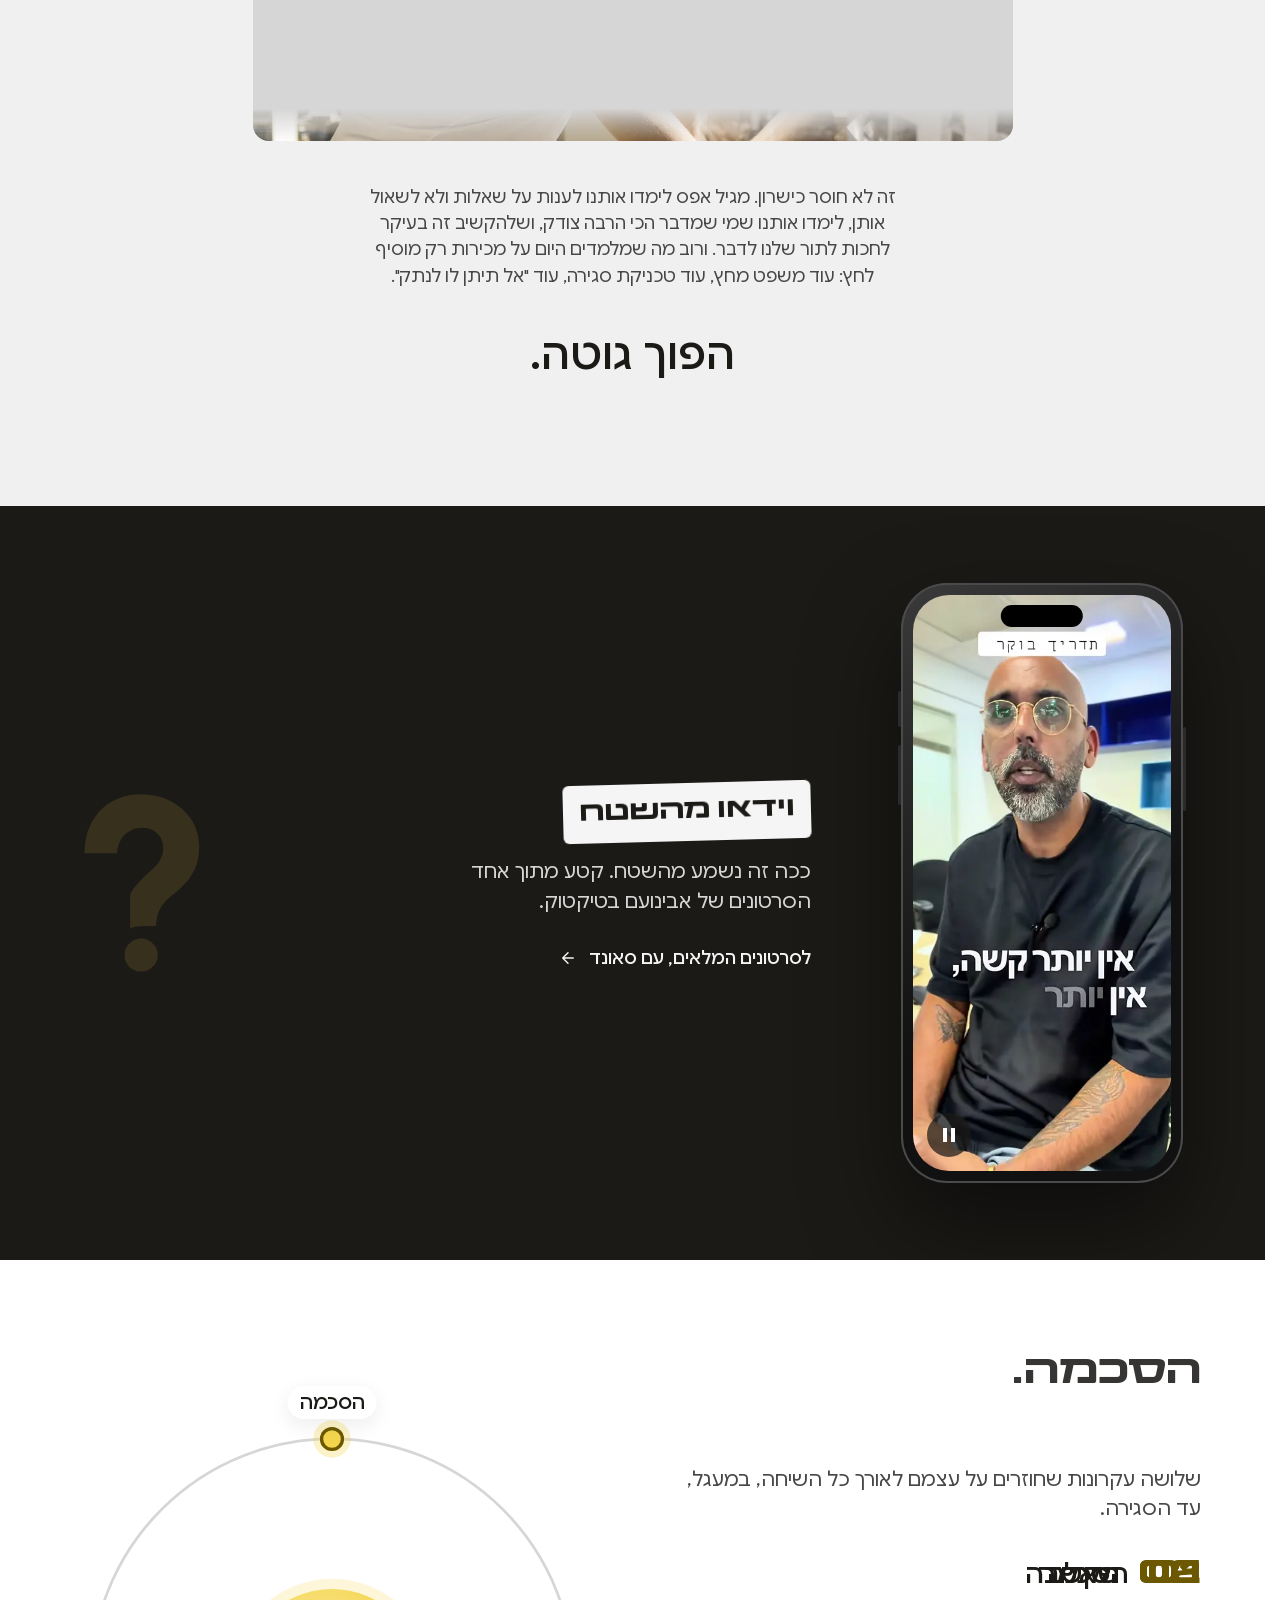
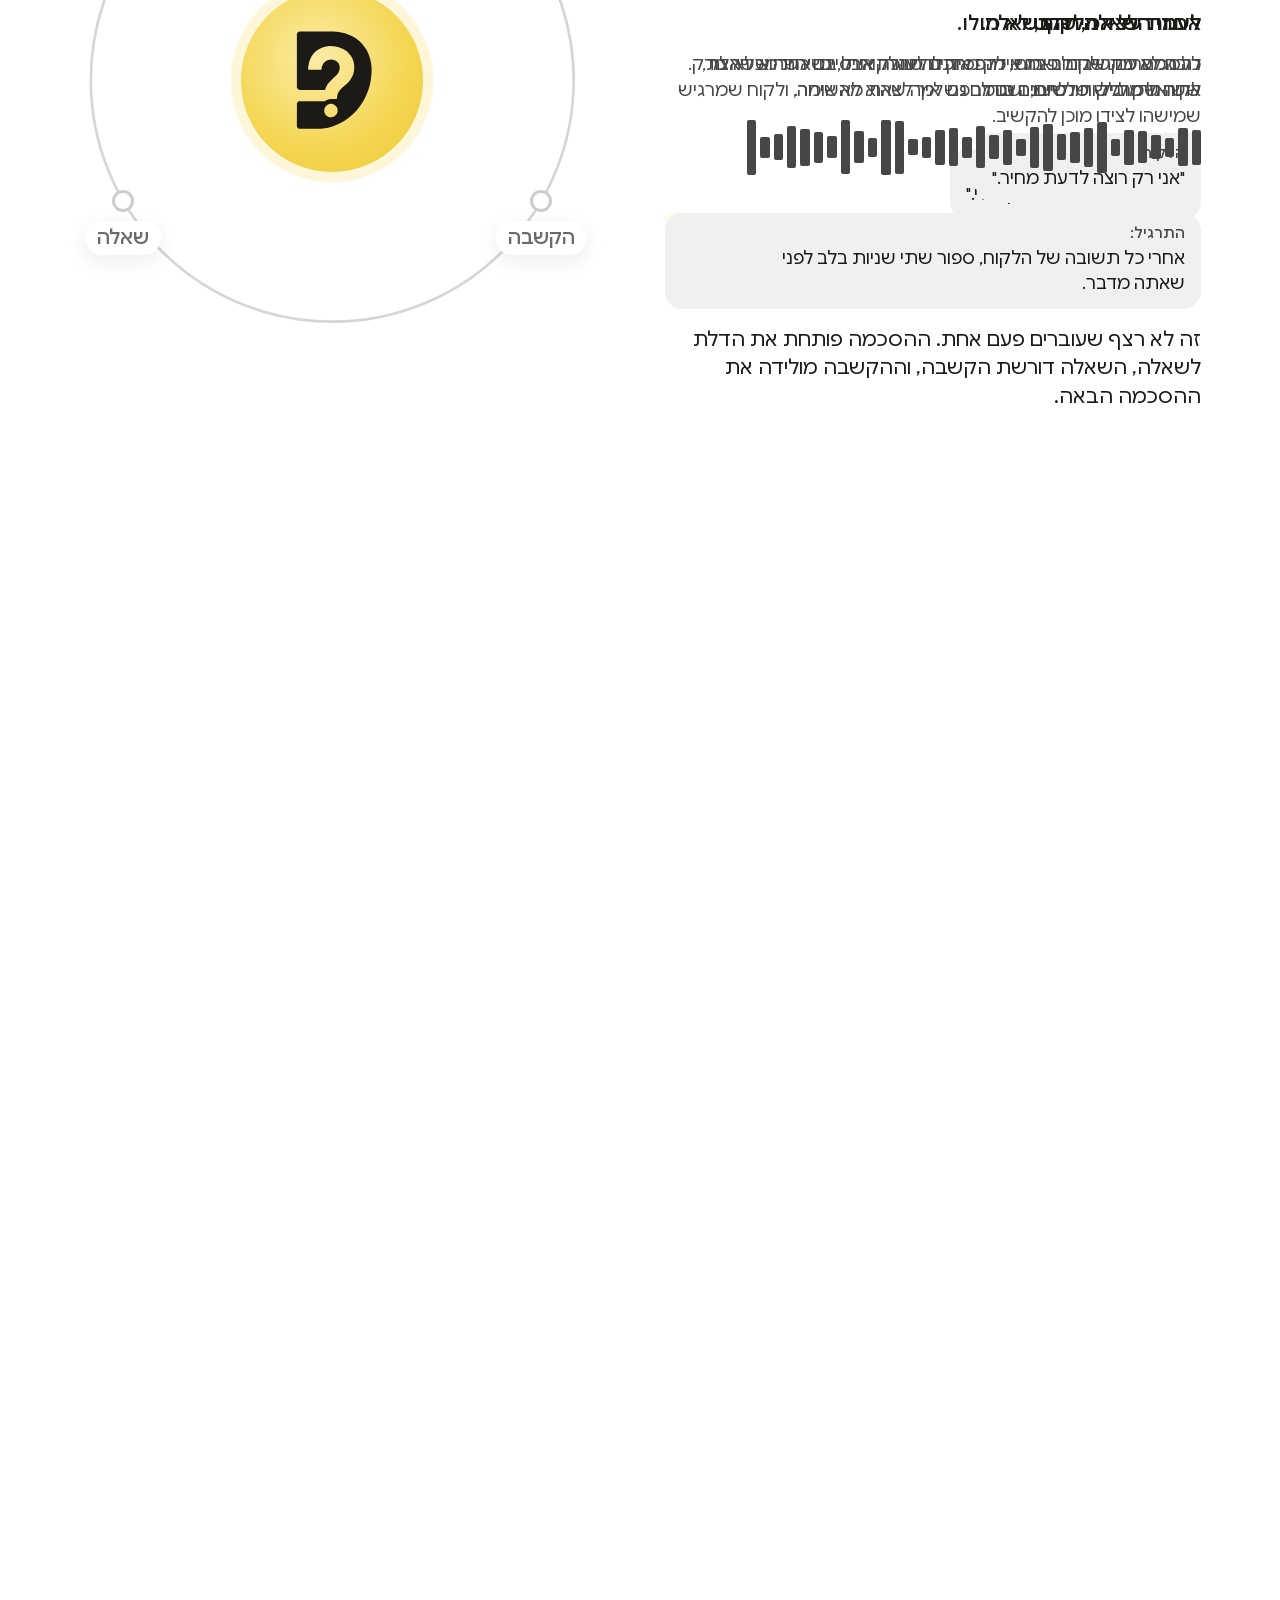
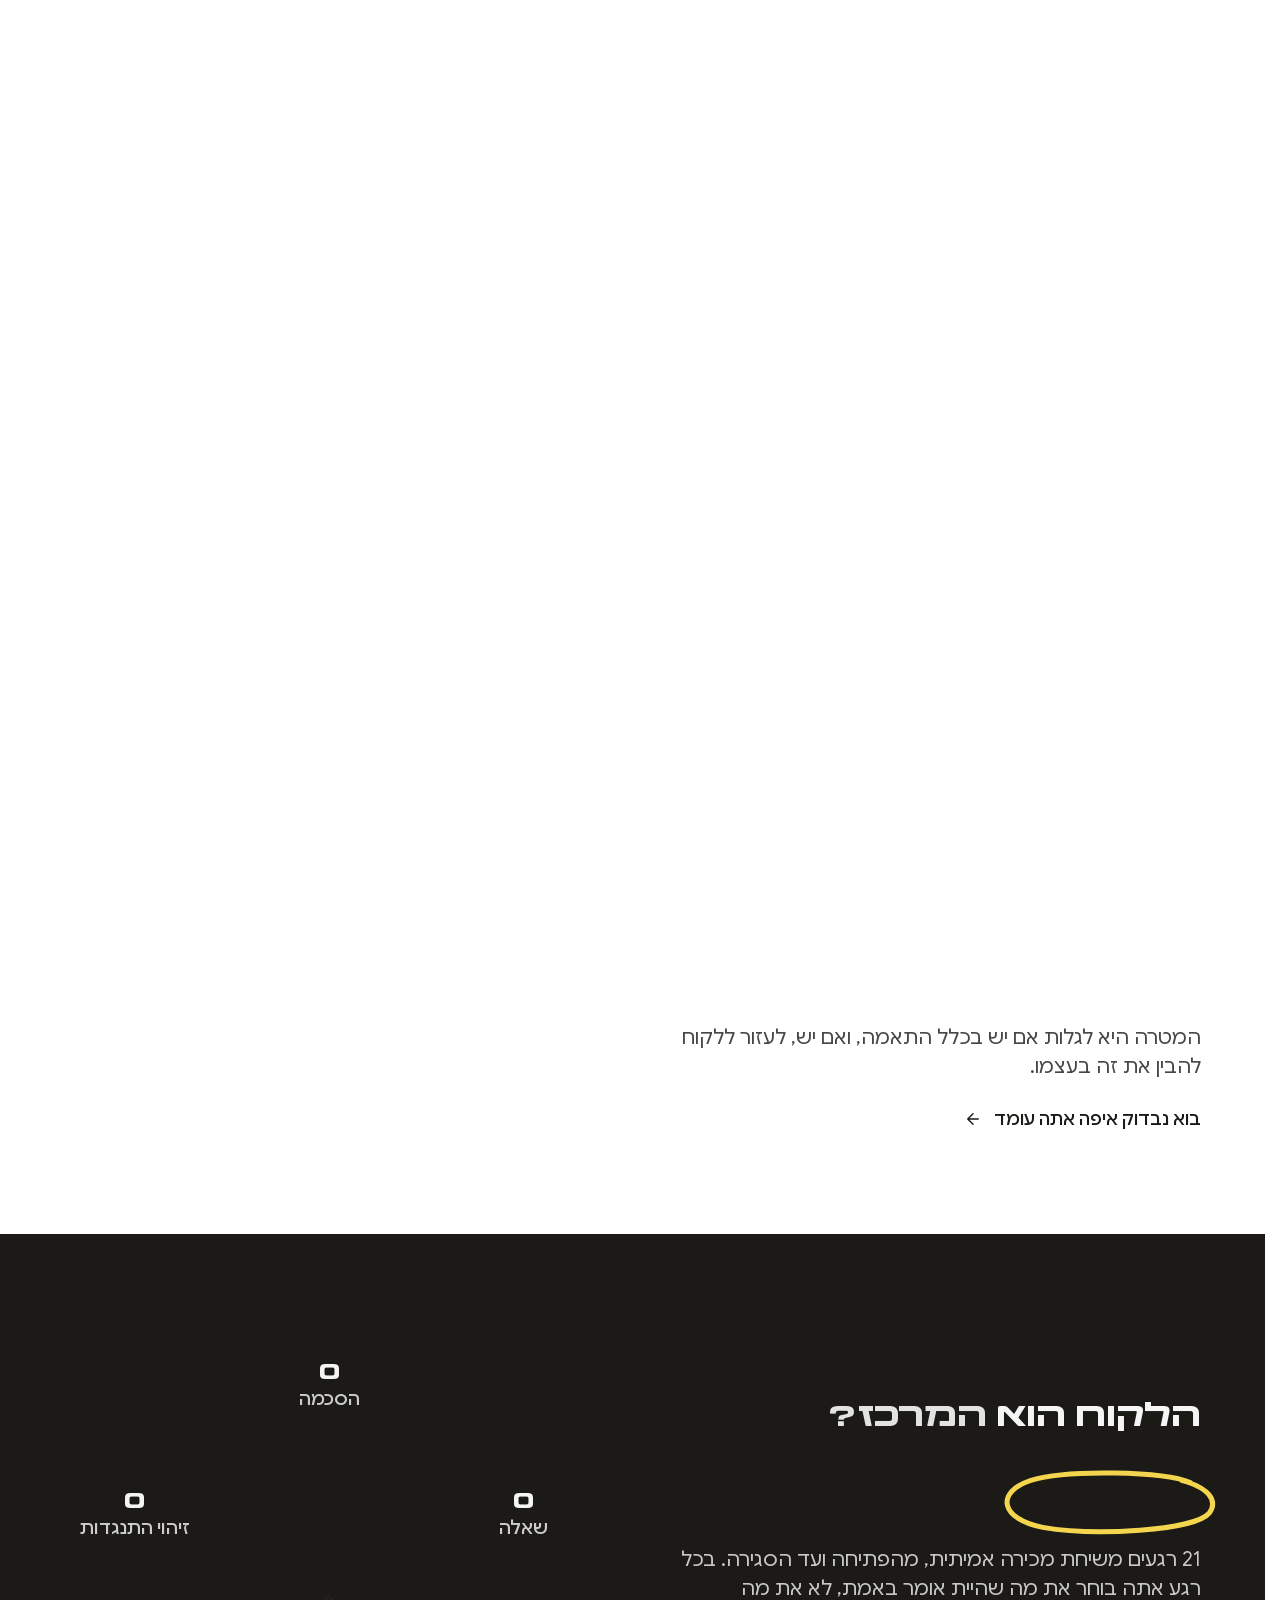
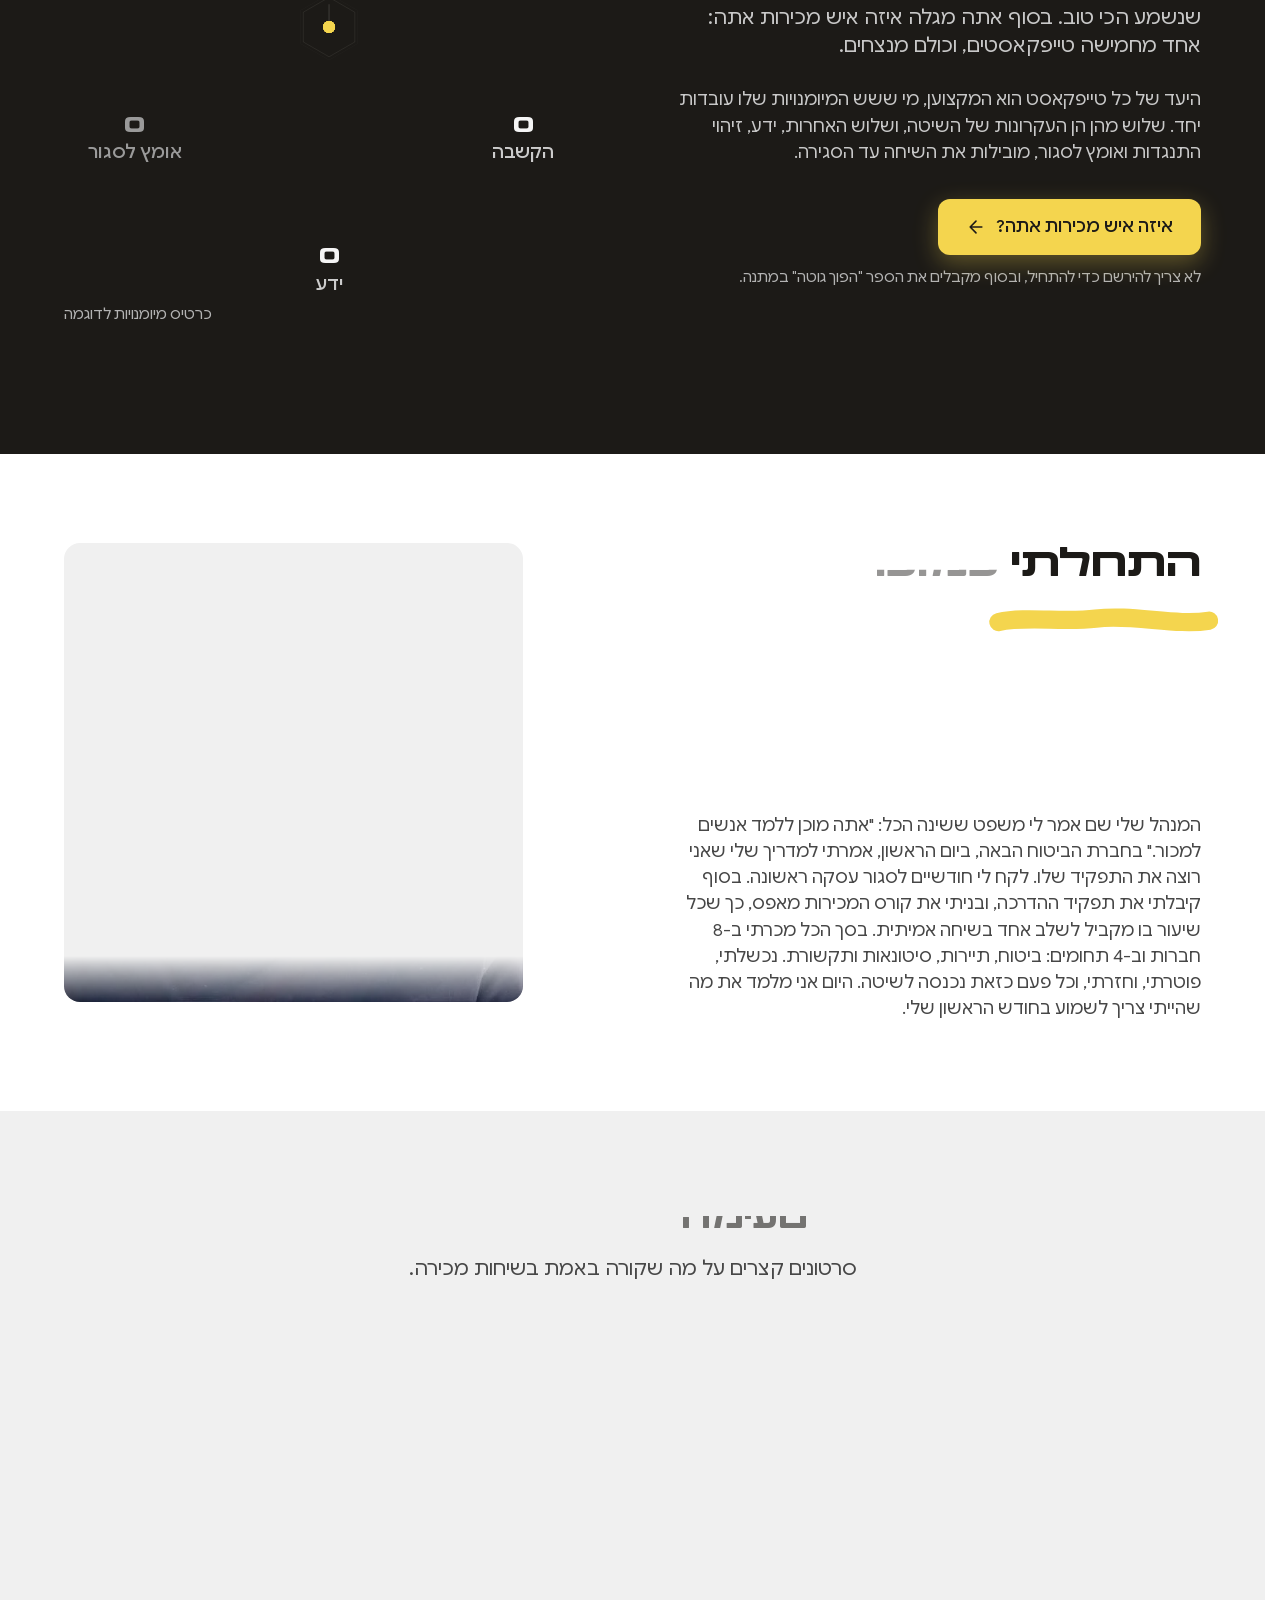
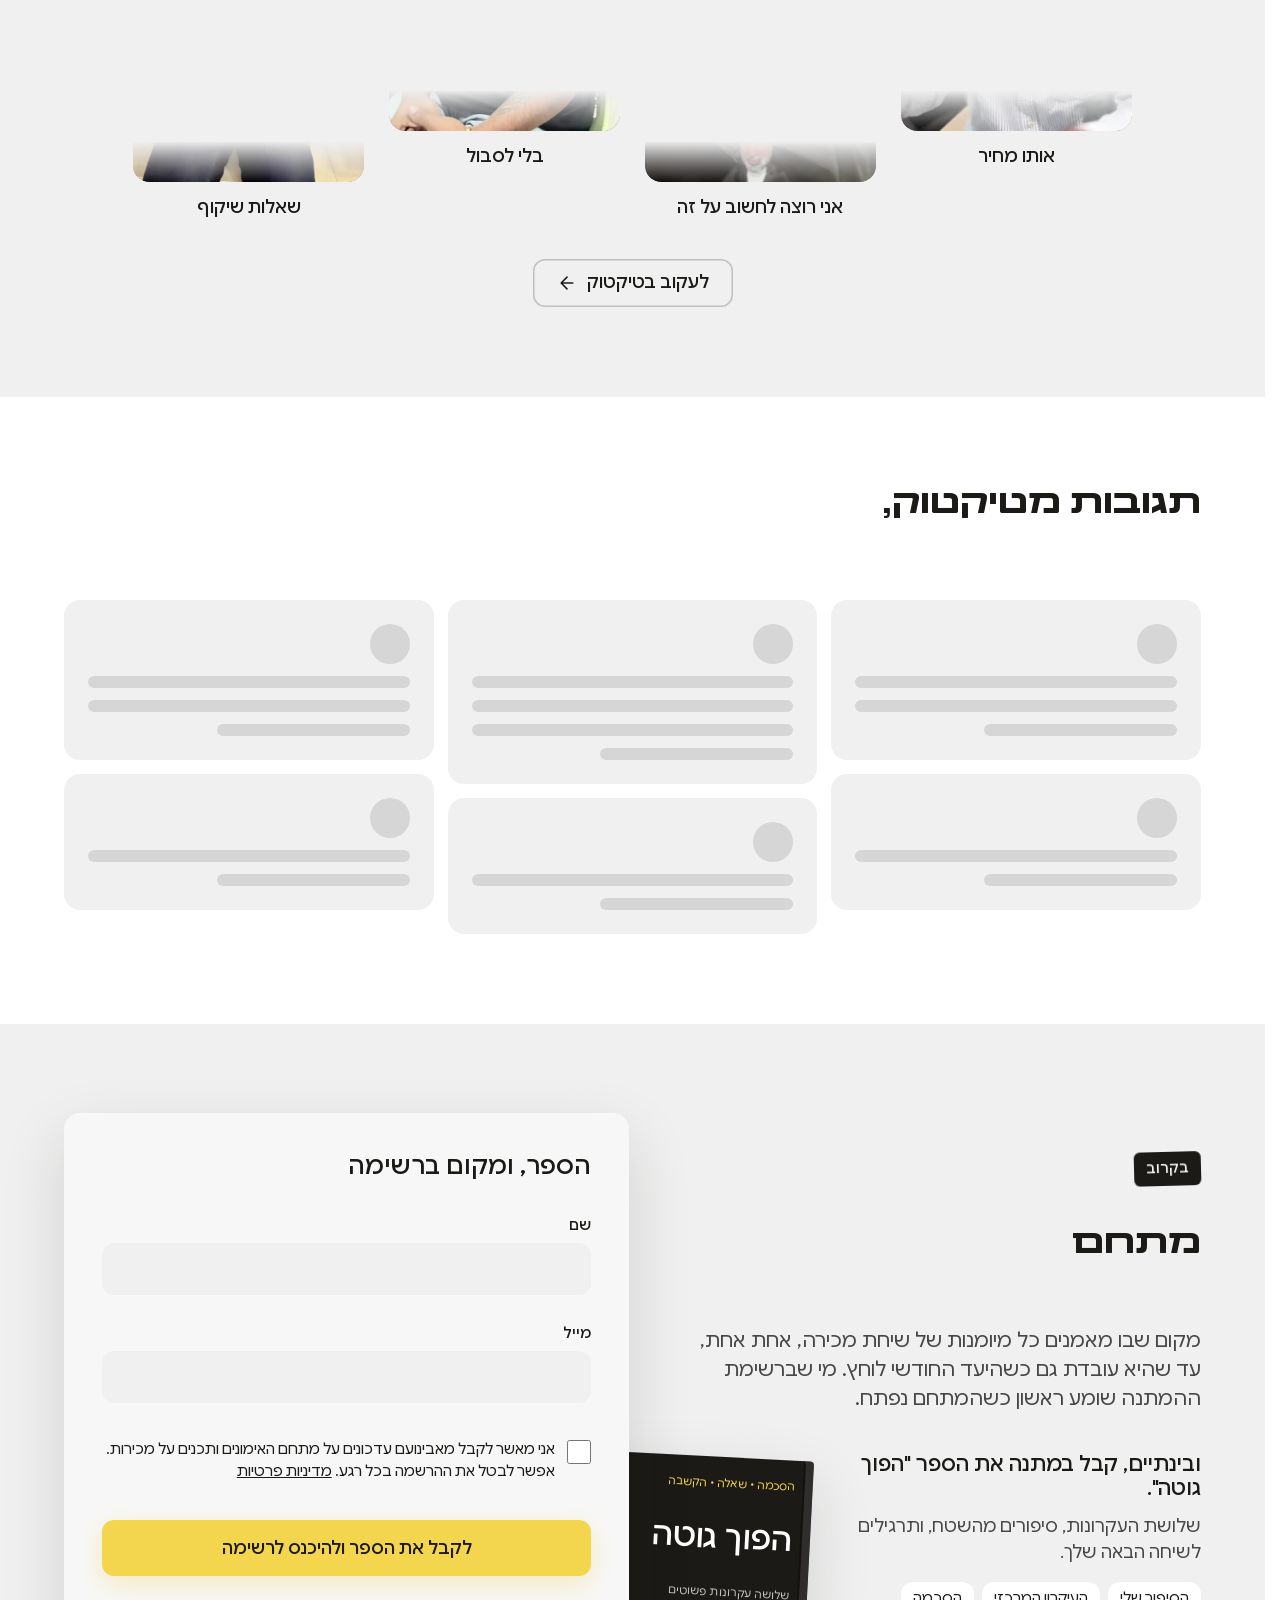
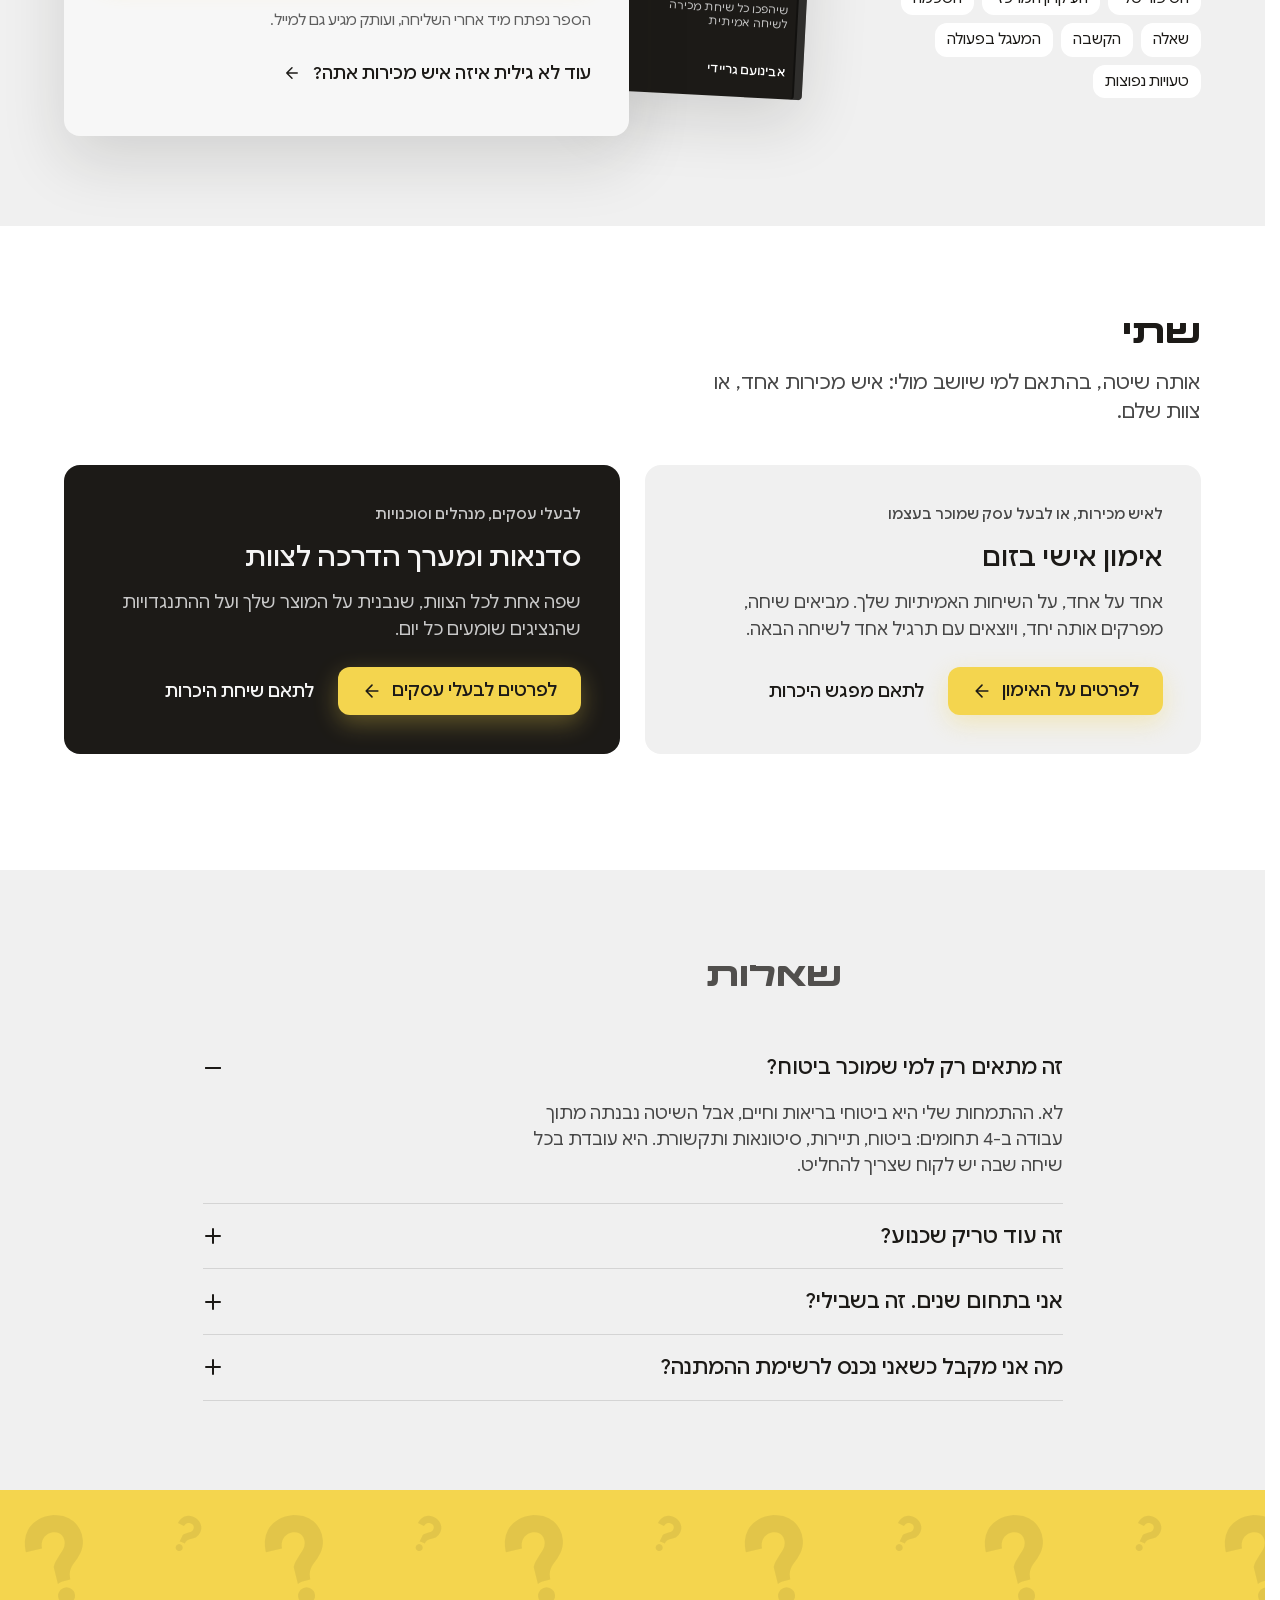
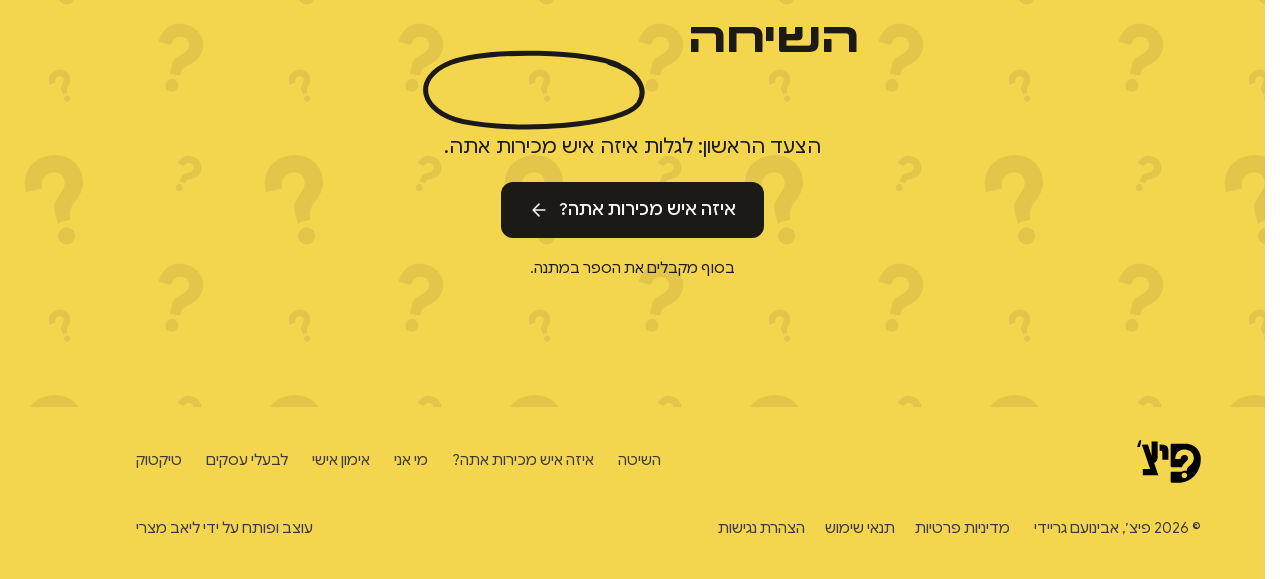
==== commit 74067b80: "sketch update 2026-10-05_1227" ====
--- a/index.html
+++ b/index.html
@@ -9,7 +9,7 @@
 <link rel="icon" href="images/favicon.svg" type="image/svg+xml">
 <link rel="preload" href="fonts/TelAviv-BrutalistBold.woff2" as="font" type="font/woff2" crossorigin>
 <link rel="preload" href="fonts/GoogleSans-Hebrew.woff2" as="font" type="font/woff2" crossorigin>
-<link rel="stylesheet" href="site.css?v=39111c5d">
+<link rel="stylesheet" href="site.css?v=29d2d446">
 <script>document.documentElement.classList.add("js");if(!matchMedia("(prefers-reduced-motion: reduce)").matches&&!/[?&]edit=1/.test(location.search))document.documentElement.classList.add("open-anim")</script>
 </head>
 <body data-page="index">
@@ -42,7 +42,7 @@
         <a class="btn btn-primary btn-lg" href="quiz.html">אני איש מכירות <svg class="i-arr" viewBox="0 0 24 24" fill="none" stroke="currentColor" stroke-width="1.9" stroke-linecap="round" stroke-linejoin="round" aria-hidden="true"><path d="M19 12H5m7-7-7 7 7 7"/></svg></a>
         <a class="btn btn-primary btn-lg hero-biz" href="business.html">אני בעל עסק <svg class="i-arr" viewBox="0 0 24 24" fill="none" stroke="currentColor" stroke-width="1.9" stroke-linecap="round" stroke-linejoin="round" aria-hidden="true"><path d="M19 12H5m7-7-7 7 7 7"/></svg></a>
       </div>
-      <p class="hero-sub" data-open>21 רגעים משיחת מכירה אמיתית, בערך שבע דקות. בסוף אתה מגלה את הטייפקאסט שלך, ומקבל את הספר "הפוך גוטה" במתנה.</p>
+      <p class="hero-sub" data-open>21 רגעים משיחת מכירה אמיתית, בערך שבע דקות. בסוף מקבלים כרטיס מיומנויות עם הטייפקאסט שלך, ואת את הספר "הפוך גוטה" במתנה.</p>
     </div>
     <div class="hero-q">
       <svg class="hero-mark" viewBox="1166.5 744.5 352.5 540.0" aria-hidden="true" focusable="false"><path fill="currentColor" fill-rule="evenodd" d="M1334.0 1181.0 L1315.0 1187.5 L1301.0 1200.0 L1294.5 1211.0 L1292.0 1219.0 L1291.0 1236.0 L1293.0 1245.5 L1297.5 1256.0 L1302.5 1263.0 L1311.0 1271.0 L1318.5 1275.5 L1330.0 1279.5 L1347.5 1280.0 L1359.0 1277.0 L1367.0 1273.0 L1381.0 1260.0 L1386.5 1250.5 L1390.0 1239.0 L1390.0 1222.0 L1387.5 1213.0 L1383.0 1204.0 L1370.5 1190.5 L1354.0 1182.5 L1346.5 1181.0Z M1379.5 752.0 L1345.0 748.5 L1326.0 749.0 L1306.0 751.5 L1288.5 755.5 L1269.0 762.5 L1253.5 770.0 L1238.5 779.5 L1226.0 789.5 L1213.5 802.0 L1194.5 828.5 L1181.0 859.0 L1173.5 890.5 L1170.5 923.5 L1172.0 925.5 L1267.0 925.5 L1268.5 924.5 L1269.5 913.0 L1273.5 898.0 L1283.5 878.5 L1299.0 863.0 L1317.0 853.5 L1328.0 850.5 L1341.0 849.0 L1353.5 849.5 L1363.0 851.5 L1376.0 856.5 L1384.0 861.5 L1393.5 870.5 L1399.5 879.0 L1405.5 894.5 L1407.0 915.5 L1405.0 927.5 L1399.0 943.5 L1393.0 953.5 L1384.0 964.5 L1350.0 996.0 L1328.5 1018.0 L1317.0 1033.0 L1308.0 1048.5 L1308.0 1151.0 L1320.5 1146.5 L1333.5 1144.0 L1385.0 1143.5 L1389.0 1113.5 L1394.0 1099.0 L1400.5 1086.5 L1411.0 1072.5 L1424.5 1059.0 L1457.5 1031.5 L1482.5 1004.5 L1491.5 991.5 L1501.0 974.0 L1507.5 957.5 L1512.5 937.5 L1515.0 903.5 L1511.0 871.5 L1502.5 845.0 L1495.0 830.0 L1486.0 816.5 L1463.5 792.0 L1435.0 772.0 L1404.5 758.5Z"/></svg>
@@ -151,7 +151,7 @@
     <div class="quiz-copy">
       <h2 id="quiz-h"><span class="ln">הלקוח הוא המרכז?</span> <span class="ln">כולם אומרים את זה.</span> <span class="ln"><span class="hd-mark circle"><span>בוא נבדוק</span><svg viewBox="0 0 300 120" preserveAspectRatio="none" aria-hidden="true" focusable="false"><path d="M262,26 C226,6 96,2 46,22 C-4,44 6,92 62,106 C132,122 268,112 288,80 C300,58 286,34 250,22"/></svg></span>.</span></h2>
       <p class="lead rv">21 רגעים משיחת מכירה אמיתית, מהפתיחה ועד הסגירה. בכל רגע אתה בוחר את מה שהיית אומר באמת, לא את מה שנשמע הכי טוב. בסוף אתה מגלה איזה איש מכירות אתה: אחד מחמישה טייפקאסטים, וכולם מנצחים.</p>
-      <p class="quiz-tie rv">היעד של כל טייפקאסט הוא המקצוען, מי שששת השרירים שלו עובדים יחד. שלושה מהם הם העקרונות של השיטה, ושלושת האחרים, ידע, זיהוי התנגדות ואומץ לסגור, מובילים את השיחה עד הסגירה.</p>
+      <p class="quiz-tie rv">היעד של כל טייפקאסט הוא המקצוען, מי ששש המיומנויות שלו עובדות יחד. שלוש מהן הן העקרונות של השיטה, ושלוש האחרות, ידע, זיהוי התנגדות ואומץ לסגור, מובילות את השיחה עד הסגירה.</p>
       <div class="quiz-go rv">
         <a class="btn btn-primary btn-lg" href="quiz.html">איזה איש מכירות אתה? <svg class="i-arr" viewBox="0 0 24 24" fill="none" stroke="currentColor" stroke-width="1.9" stroke-linecap="round" stroke-linejoin="round" aria-hidden="true"><path d="M19 12H5m7-7-7 7 7 7"/></svg></a>
         <p class="micro">לא צריך להירשם כדי להתחיל, ובסוף מקבלים את הספר "הפוך גוטה" במתנה.</p>
@@ -159,7 +159,7 @@
     </div>
     <figure class="hex" data-hex>
       <svg class="hex-svg" viewBox="0 0 440 440" role="img" aria-labelledby="hex-t">
-        <title id="hex-t">ששת השרירים של המקצוען, בתוצאה לדוגמה: שאלה 86, הסכמה 72, הקשבה 64, זיהוי התנגדות 60, ידע 58, אומץ לסגור 38</title>
+        <title id="hex-t">שש המיומנויות של המקצוען, בכרטיס מיומנויות לדוגמה: שאלה 86, הסכמה 72, הקשבה 64, זיהוי התנגדות 60, ידע 58, אומץ לסגור 38</title>
         <g class="hex-grid"></g>
         <polygon class="hex-shape" points=""/>
         <g class="hex-dots"></g>
@@ -168,7 +168,7 @@
       <p class="chip chip-hi">הטייפקאסט: <b>הפרופסור</b></p>
       <p class="chip chip-lo">המשני: <b>הדיפלומט</b></p>
       <p class="chip chip-score">היעד: <b>המקצוען</b></p>
-      <figcaption>תוצאה לדוגמה</figcaption>
+      <figcaption>כרטיס מיומנויות לדוגמה</figcaption>
     </figure>
   </div>
 </section>
@@ -222,8 +222,8 @@
   <div class="gym-grid">
     <div class="gym-copy">
       <p class="eyebrow rv">בקרוב</p>
-      <h2 id="gym-h">אני בונה חדר כושר לאנשי מכירות.</h2>
-      <p class="lead rv">מקום שבו מאמנים כל שריר של שיחת מכירה, אחד אחד, עד שהוא עובד גם כשהיעד החודשי לוחץ. מי שברשימת ההמתנה שומע ראשון כשהדלתות נפתחות.</p>
+      <h2 id="gym-h">מתחם האימונים של פיצ׳.</h2>
+      <p class="lead rv">מקום שבו מאמנים כל מיומנות של שיחת מכירה, אחת אחת, עד שהיא עובדת גם כשהיעד החודשי לוחץ. מי שברשימת ההמתנה שומע ראשון כשהמתחם נפתח.</p>
       <div class="book rv">
         <div class="book-cover" aria-hidden="true">
           <span class="bc-line">הסכמה • שאלה • הקשבה</span>
@@ -245,7 +245,7 @@
         <div class="f"><label for="b-name">שם</label><div class="f-in"><input id="b-name" name="name" type="text" autocomplete="name" data-v="name" required aria-describedby="b-name-e"><svg class="tick" viewBox="0 0 24 24" fill="none" stroke="currentColor" stroke-width="2.4" stroke-linecap="round" stroke-linejoin="round" aria-hidden="true"><path d="M5 12.5l4.5 4.5L19 7.5"/></svg></div><div class="f-err" id="b-name-e"><p></p></div></div>
         <div class="f"><label for="b-email">מייל</label><div class="f-in"><input id="b-email" name="email" type="email" inputmode="email" autocomplete="email" dir="ltr" data-v="email" required aria-describedby="b-email-e"><svg class="tick" viewBox="0 0 24 24" fill="none" stroke="currentColor" stroke-width="2.4" stroke-linecap="round" stroke-linejoin="round" aria-hidden="true"><path d="M5 12.5l4.5 4.5L19 7.5"/></svg></div><div class="f-err" id="b-email-e"><p></p></div>
             <div class="f-sug" data-suggest><div><button type="button">התכוונת ל-<b data-fixed></b>?</button></div></div></div>
-        <label class="consent"><input type="checkbox" name="consent" data-v="consent"><span>אני מאשר לקבל מאבינועם עדכונים על חדר הכושר ותכנים על מכירות. אפשר לבטל את ההרשמה בכל רגע. <a href="privacy.html">מדיניות פרטיות</a></span></label>
+        <label class="consent"><input type="checkbox" name="consent" data-v="consent"><span>אני מאשר לקבל מאבינועם עדכונים על מתחם האימונים ותכנים על מכירות. אפשר לבטל את ההרשמה בכל רגע. <a href="privacy.html">מדיניות פרטיות</a></span></label>
         <div class="consent-err f-err"><p></p></div>
         <button class="btn btn-primary btn-lg btn-block send" type="submit"><span class="spin" aria-hidden="true"></span><span data-lab>לקבל את הספר ולהיכנס לרשימה</span></button>
         <div class="panel" data-panel role="status"><div><div class="panel-in"><p><svg class="ring-cd" viewBox="0 0 20 20" aria-hidden="true"><circle cx="10" cy="10" r="8"/></svg><span data-msg></span></p><p data-sub></p></div></div></div>
@@ -290,7 +290,7 @@
       <div class="acc-i rv"><h3><button type="button" aria-expanded="false" aria-controls="faq-3" id="faq-3-b">אני בתחום שנים. זה בשבילי?<i aria-hidden="true"></i></button></h3>
         <div class="acc-p" id="faq-3" role="region" aria-labelledby="faq-3-b"><div><p>השאלון "איזה איש מכירות אתה?" יגיד לך. גם אנשי מכירות ותיקים מדלגים על שלבים כשהיעד לוחץ, ובדרך כלל זה בדיוק הרגע שבו הלקוח נסגר.</p></div></div></div>
       <div class="acc-i rv"><h3><button type="button" aria-expanded="false" aria-controls="faq-4" id="faq-4-b">מה אני מקבל כשאני נכנס לרשימת ההמתנה?<i aria-hidden="true"></i></button></h3>
-        <div class="acc-p" id="faq-4" role="region" aria-labelledby="faq-4-b"><div><p>את הספר "הפוך גוטה" מיד, ואתה שומע ראשון כשחדר הכושר נפתח.</p></div></div></div>
+        <div class="acc-p" id="faq-4" role="region" aria-labelledby="faq-4-b"><div><p>את הספר "הפוך גוטה" מיד, ואתה שומע ראשון כשמתחם האימונים נפתח.</p></div></div></div>
     </div>
   </div>
 </section>
@@ -327,7 +327,7 @@
 <script src="vendor/ScrollTrigger.min.js" defer></script>
 <script src="vendor/DrawSVGPlugin.min.js" defer></script>
 <script src="vendor/SplitText.min.js" defer></script>
-<script src="a11y.js?v=39111c5d" defer></script>
-<script src="site.js?v=39111c5d" defer></script>
+<script src="a11y.js?v=29d2d446" defer></script>
+<script src="site.js?v=29d2d446" defer></script>
 </body>
 </html>
--- a/site.css
+++ b/site.css
@@ -342,7 +342,7 @@
 .chip-score .sc { unicode-bidi: isolate; }
 .chip-score b { font-weight: 500; }
 .chip-score small { font-size: var(--fs-small); color: var(--muted); }
-.hex figcaption { margin-top: 12px; text-align: center; font-size: var(--fs-small); color: var(--muted-dark); }
+.hex figcaption { margin-top: 12px; text-align: end; font-size: var(--fs-small); color: var(--muted-dark); } /* the end side: the goal chip owns the start corner below the chart, and the longer caption ran under it at 1024 (5.10.2026) */
 @media (max-width: 1023px) {
   .quiz-grid { grid-template-columns: 1fr; }
   .hex { width: min(100%, 520px); }
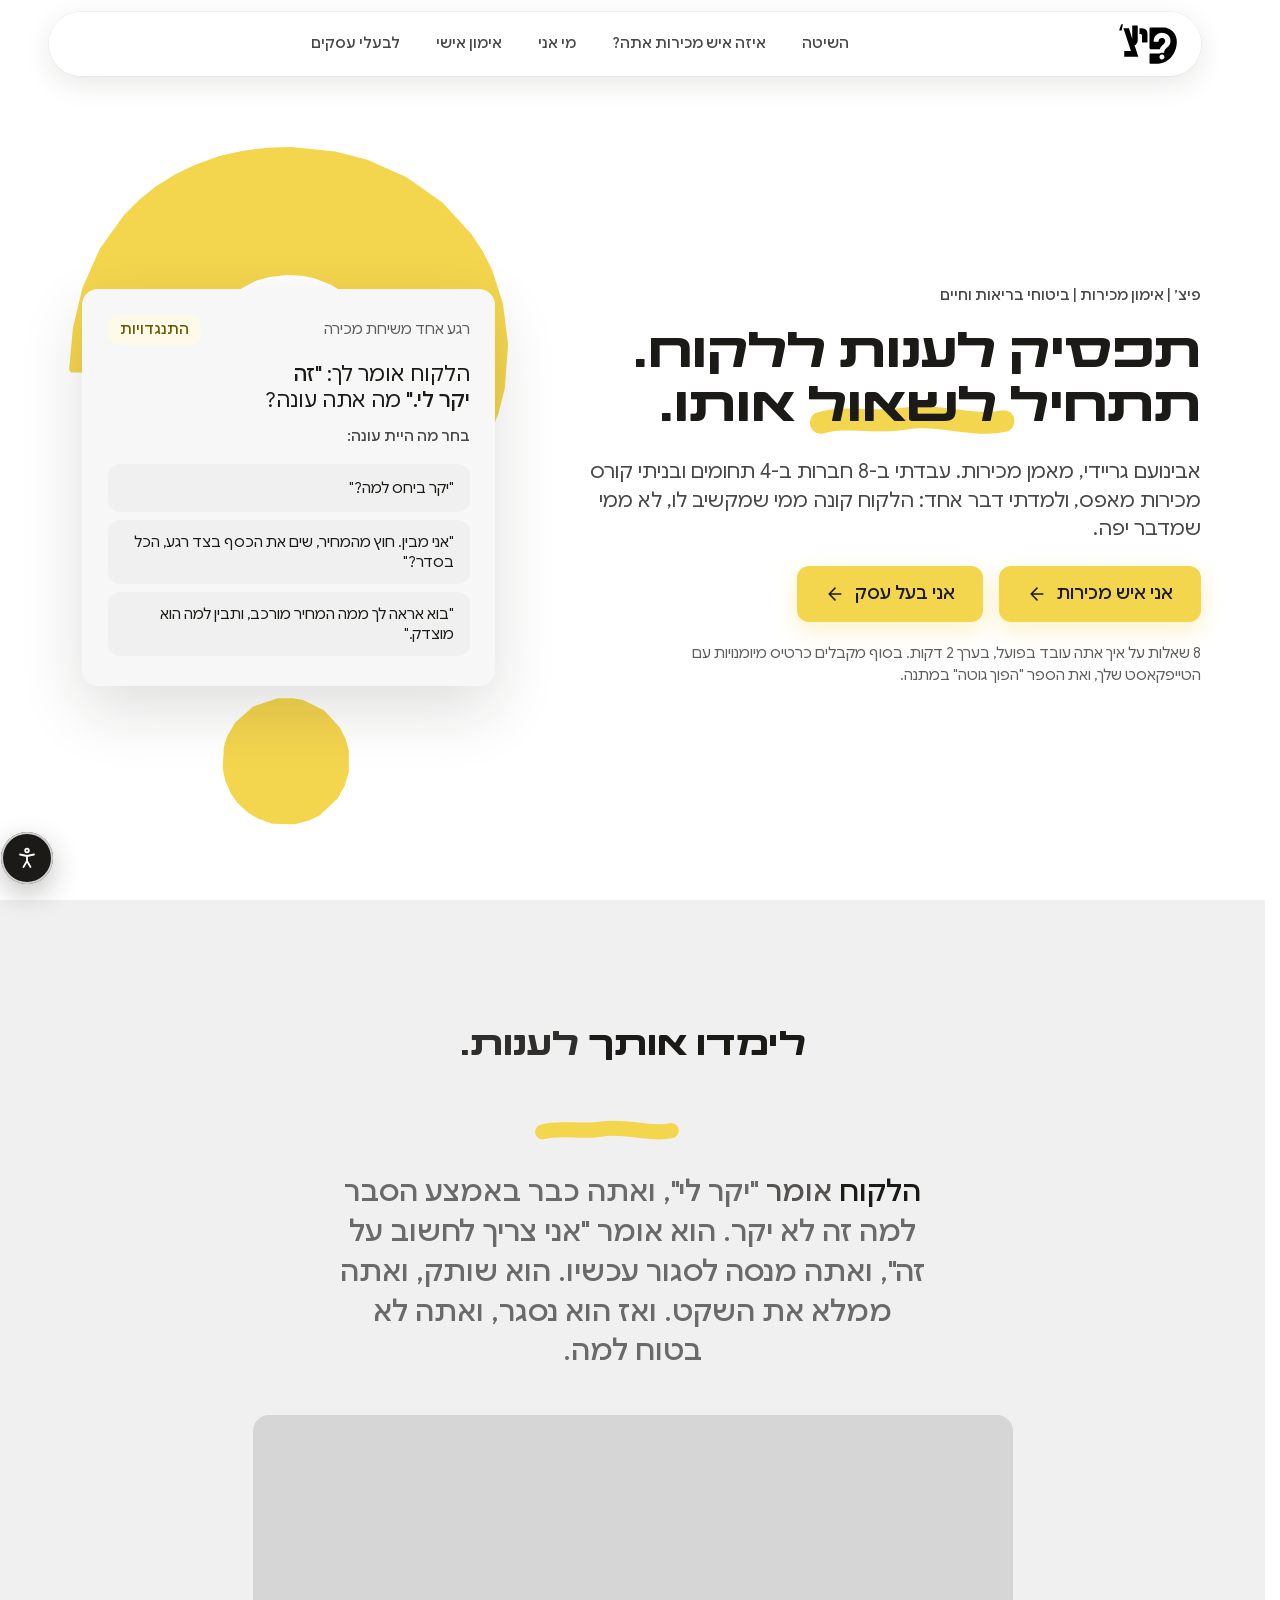
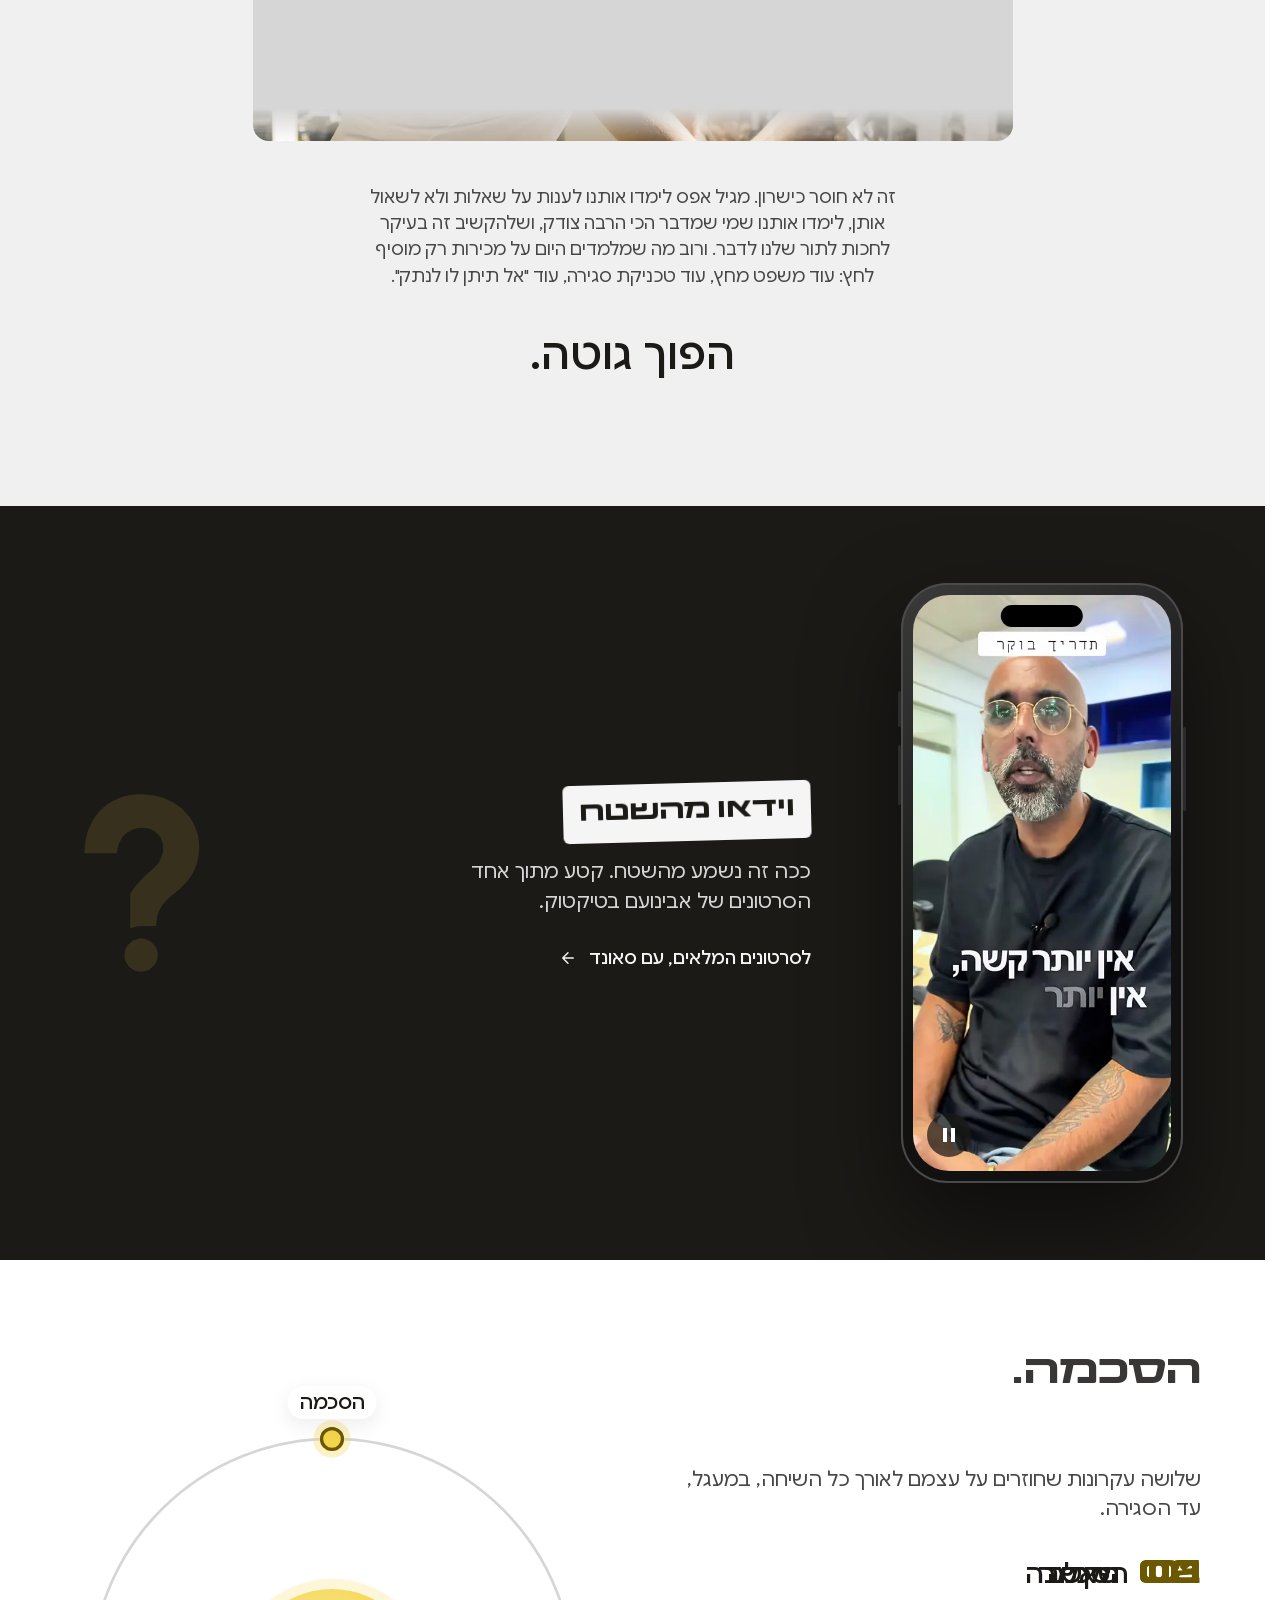
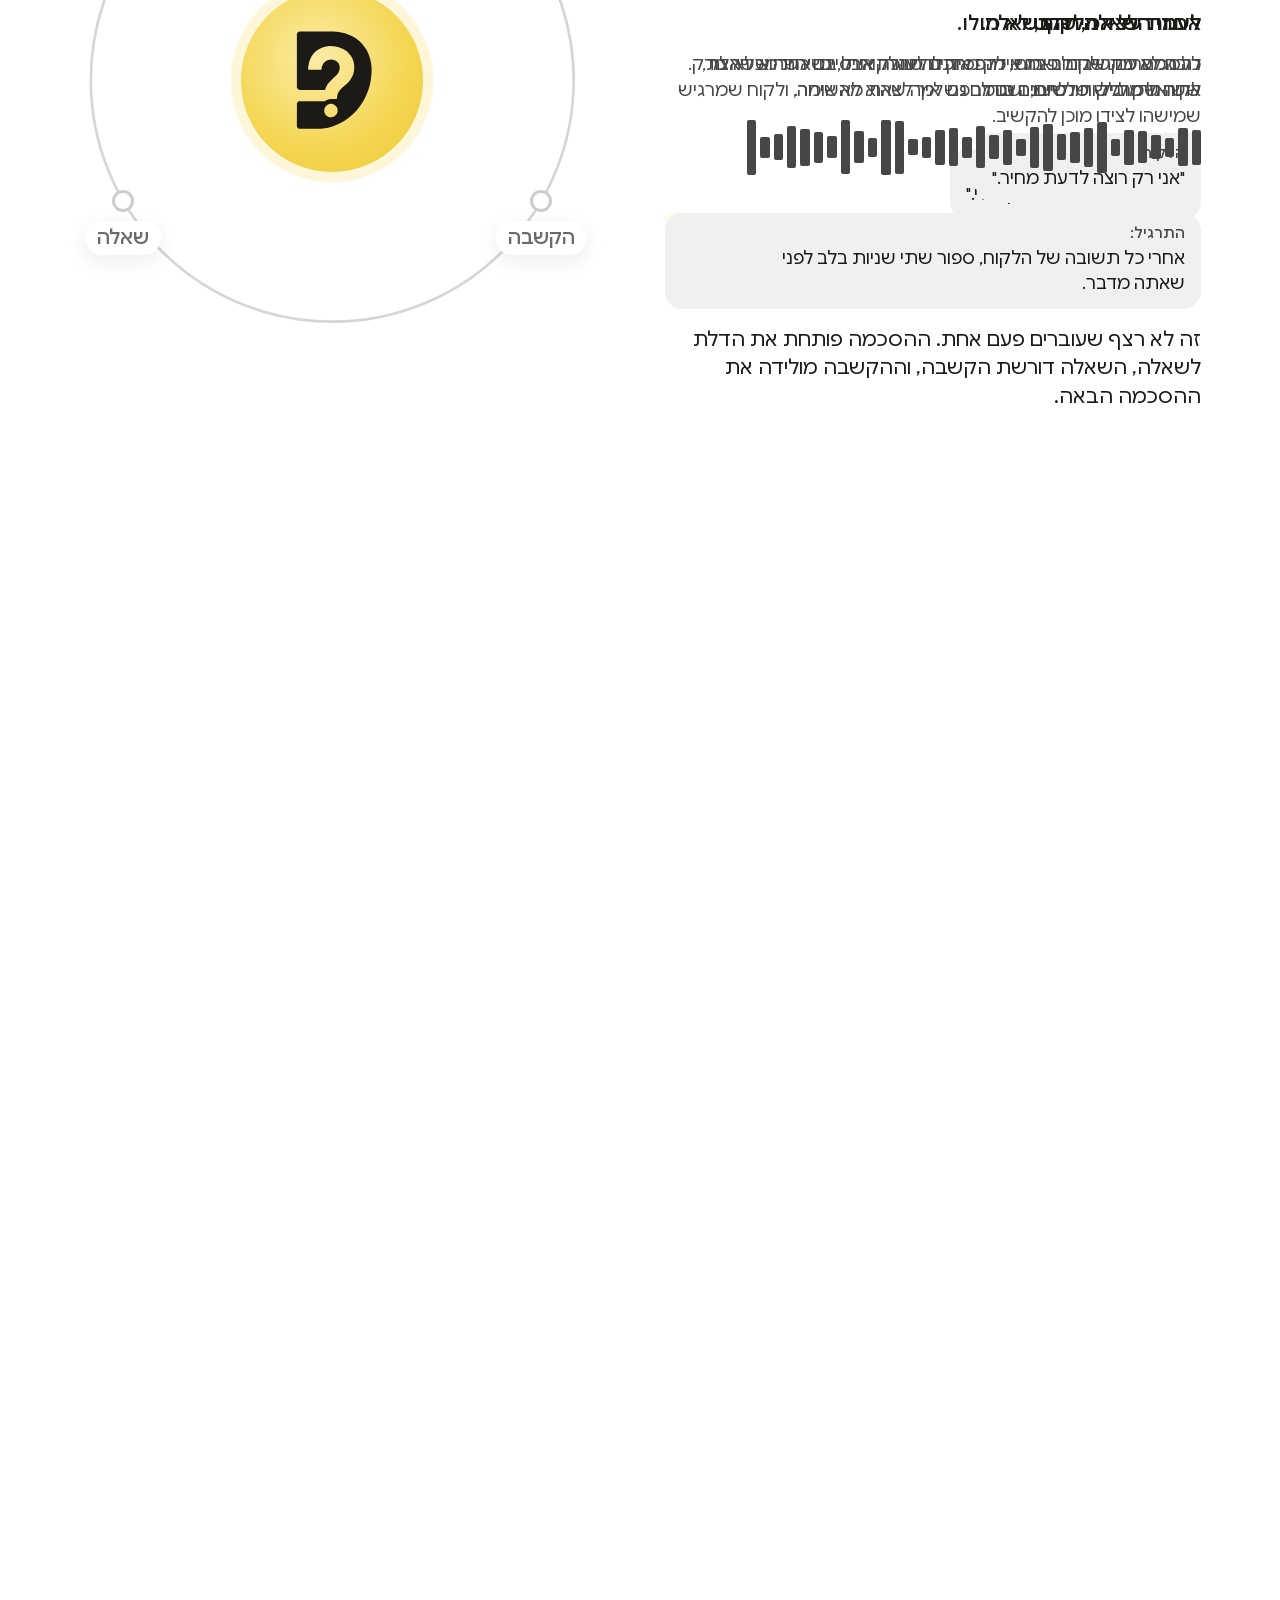
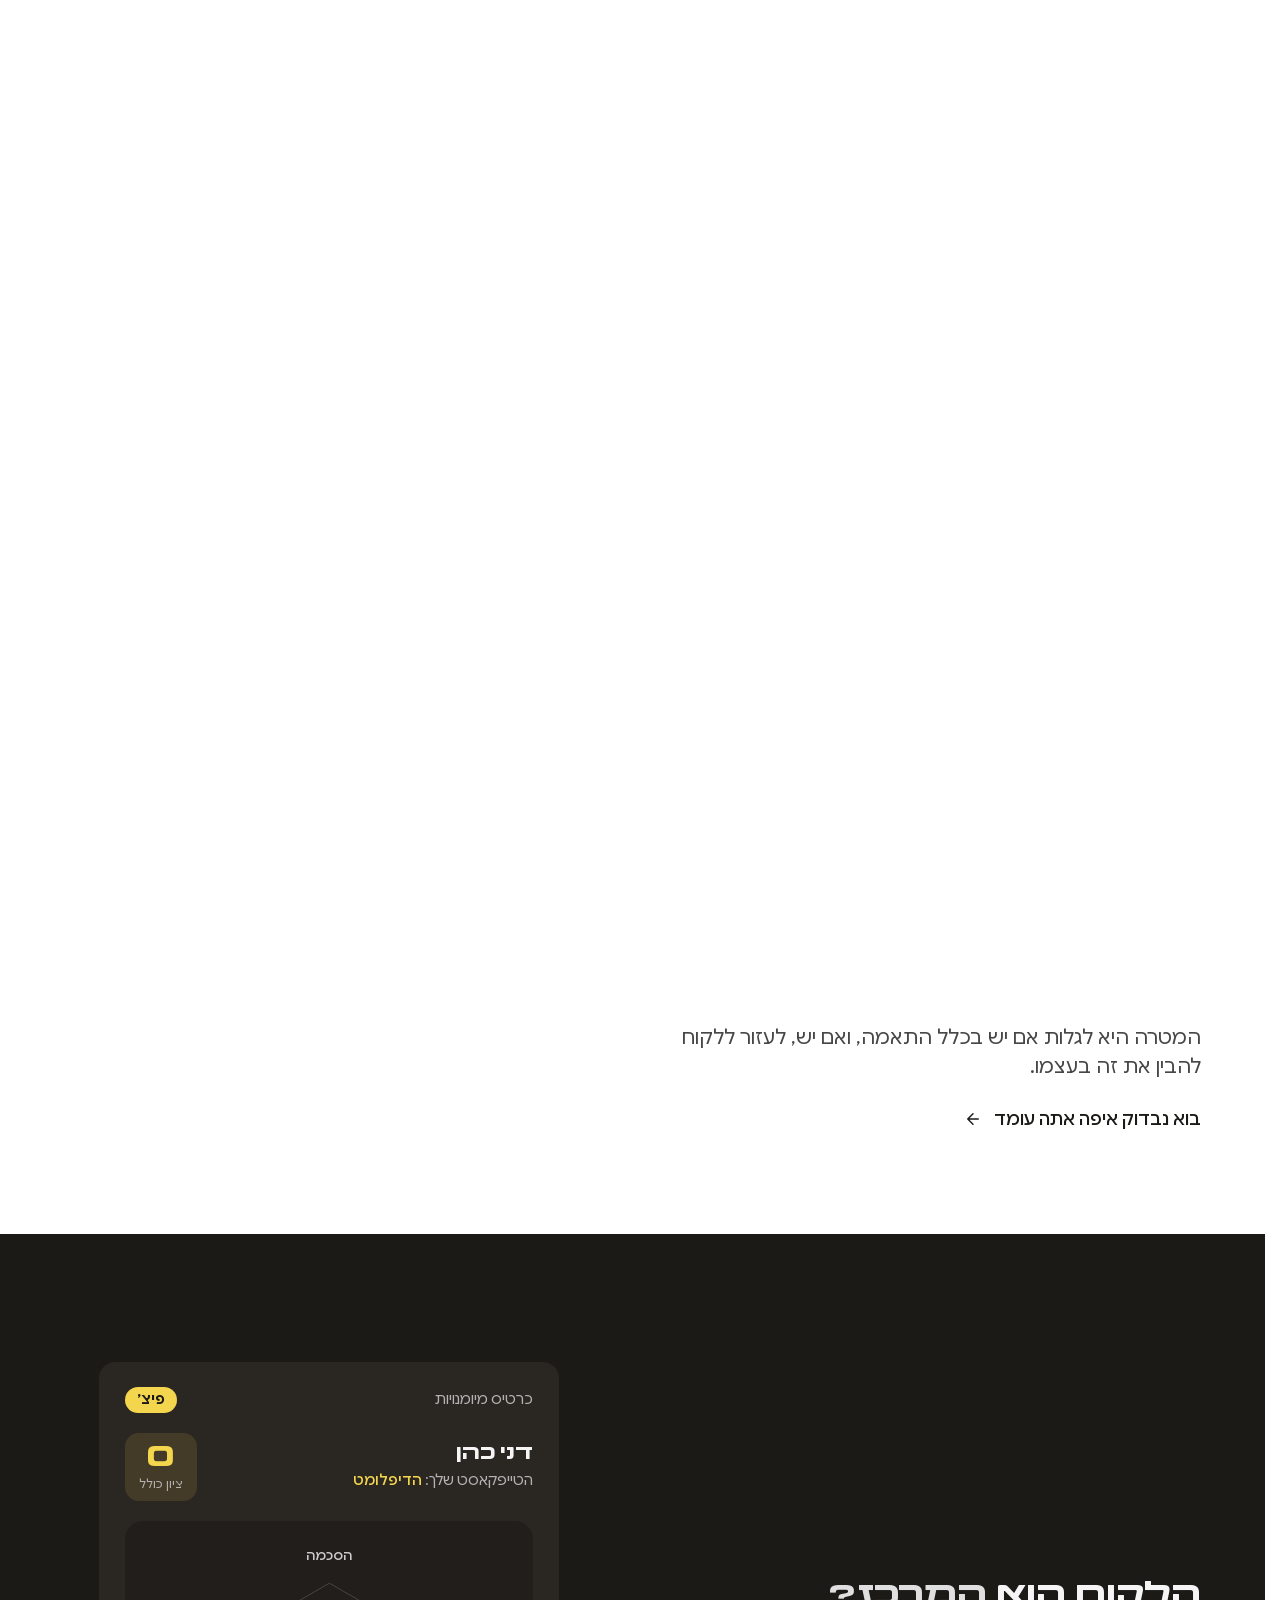
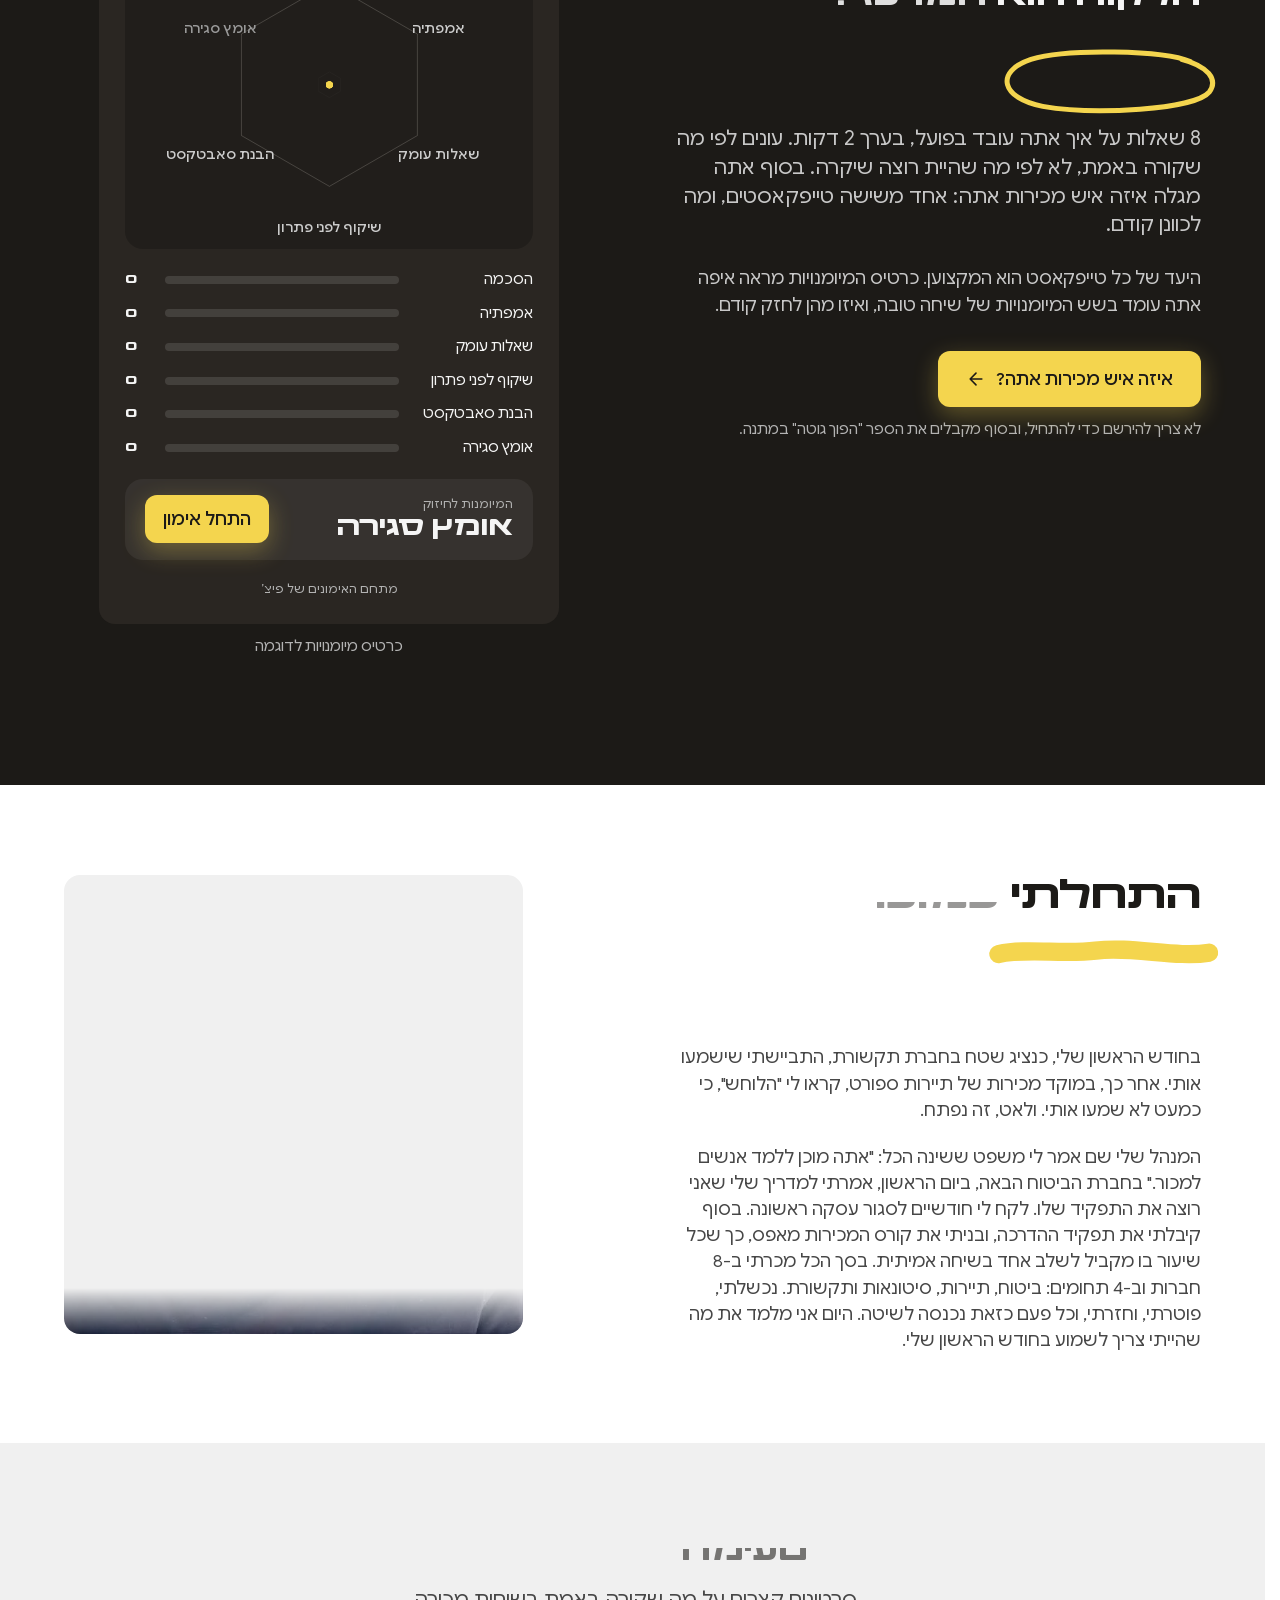
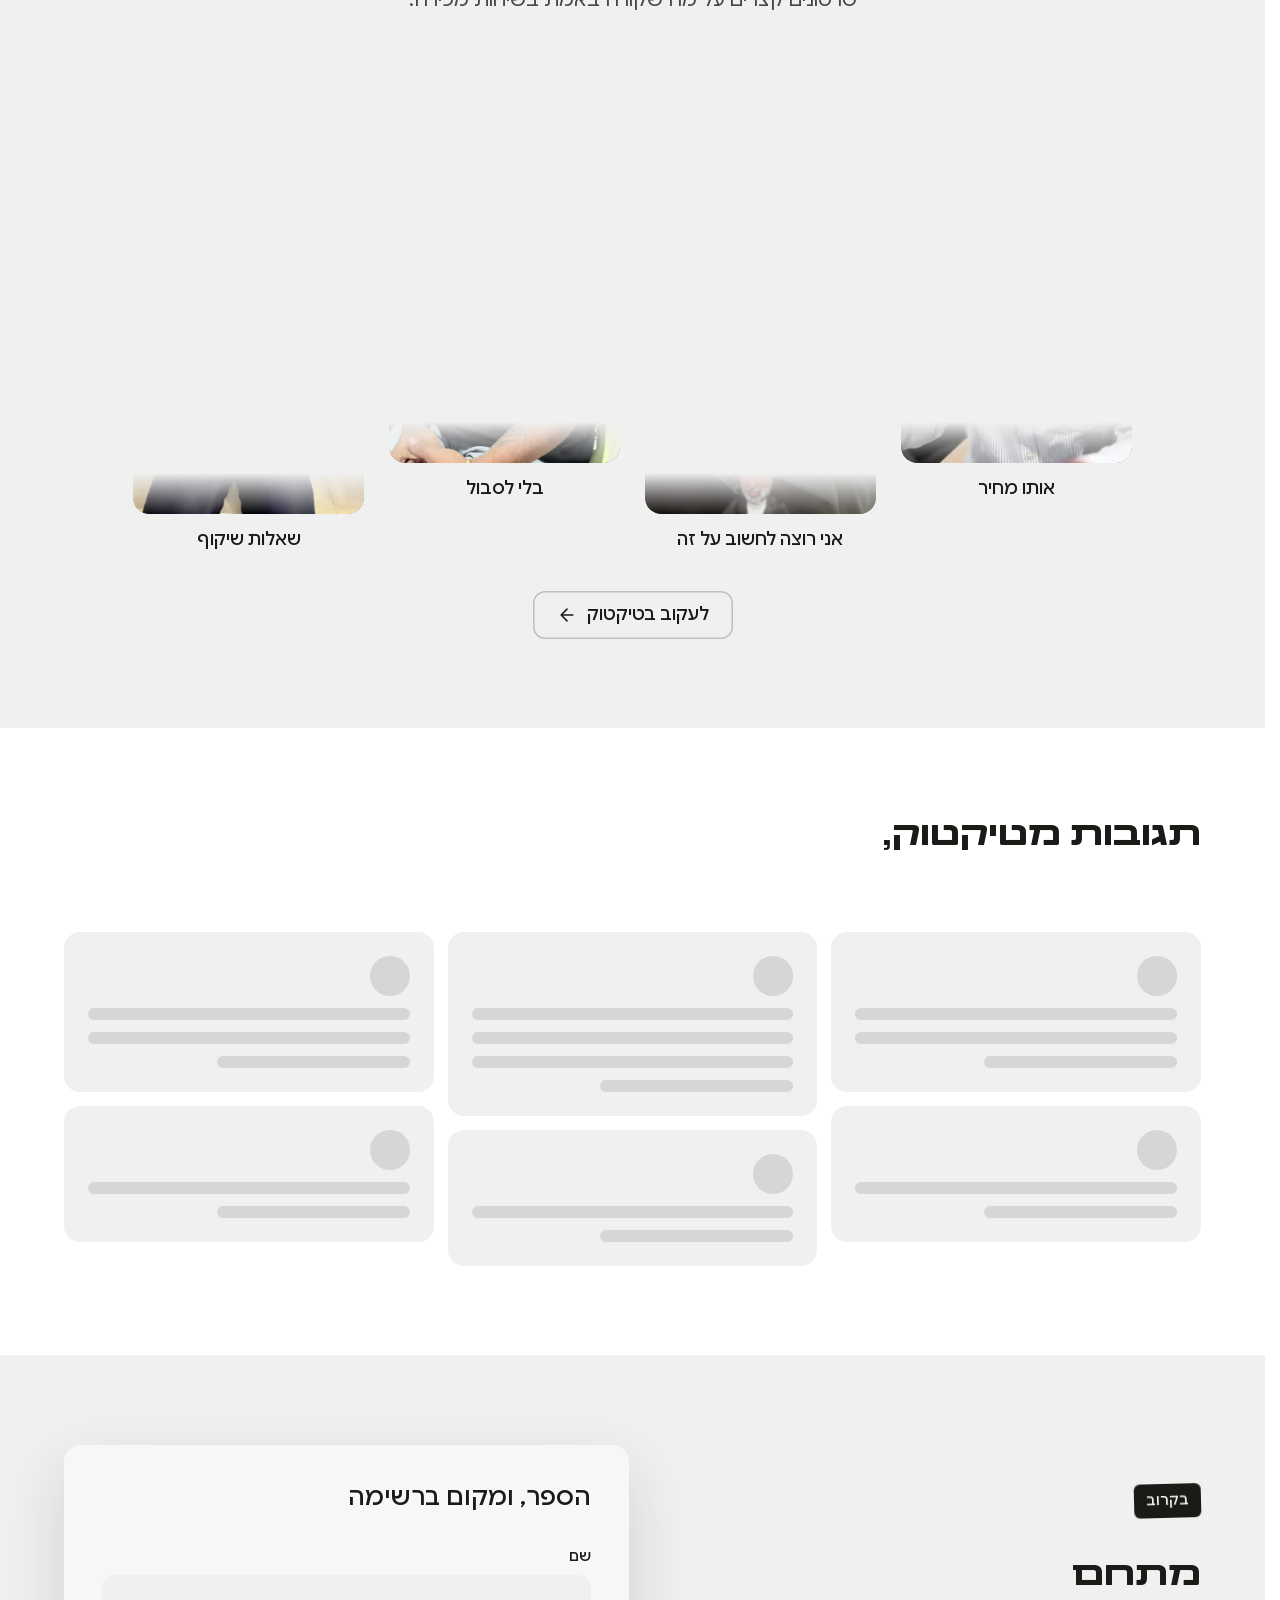
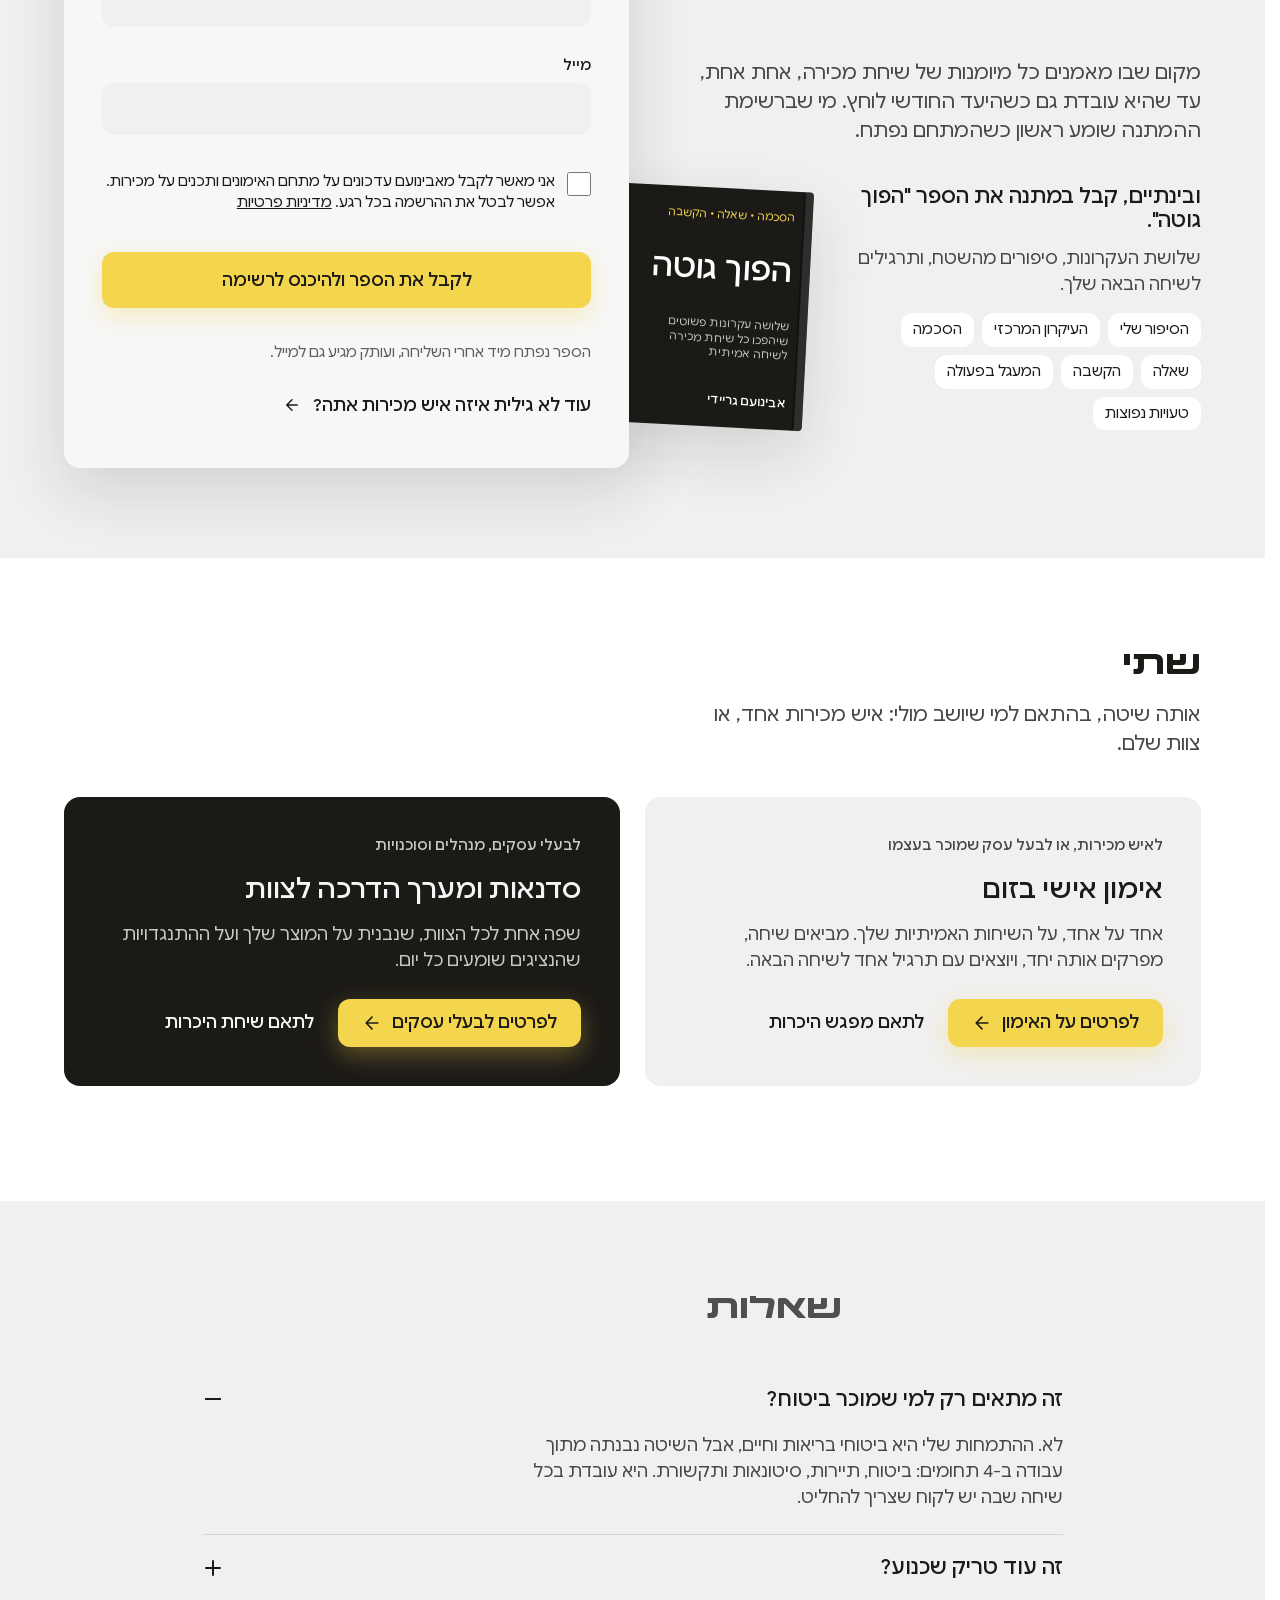
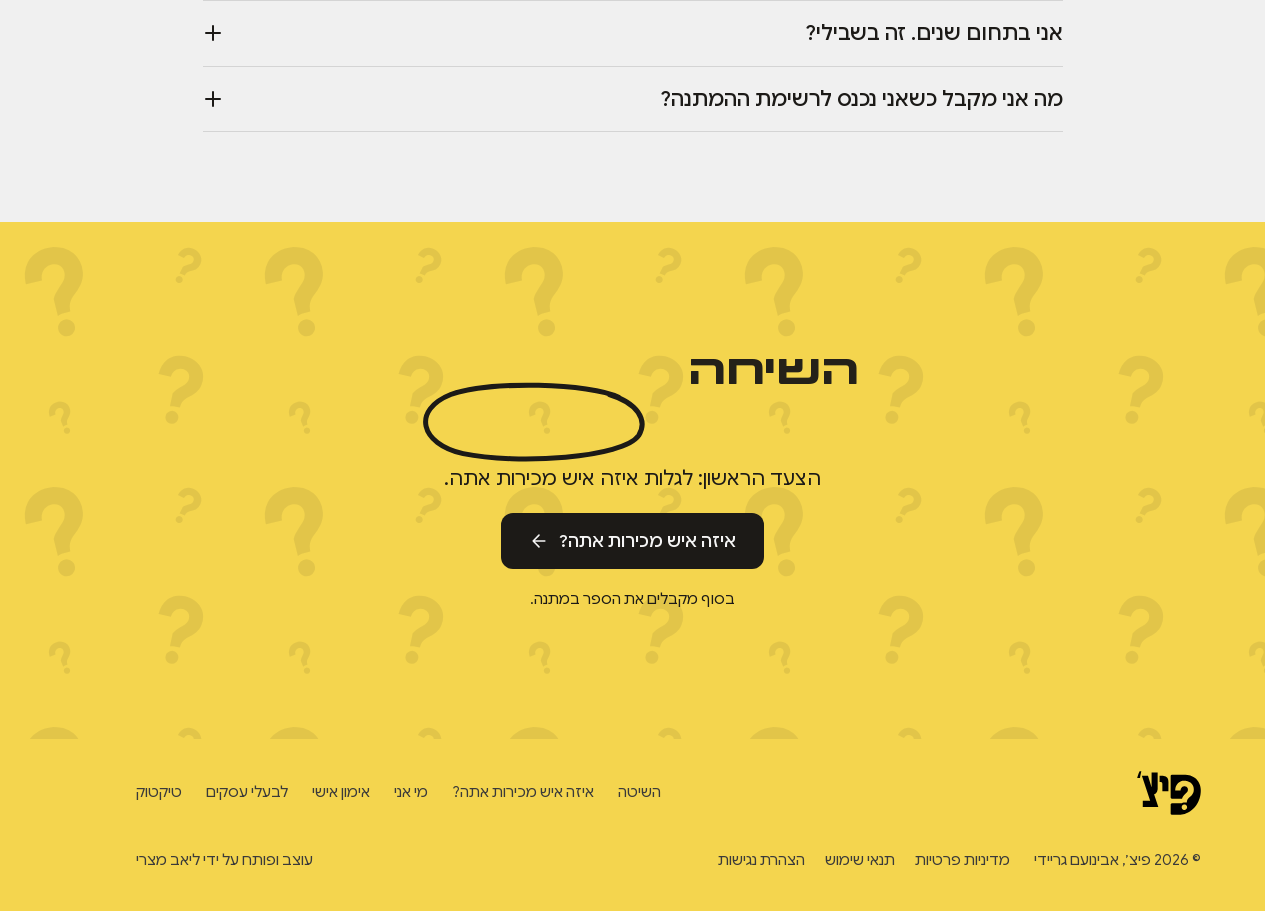
==== commit 846e6643: "sketch update 2026-10-05_1336" ====
--- a/index.html
+++ b/index.html
@@ -9,7 +9,7 @@
 <link rel="icon" href="images/favicon.svg" type="image/svg+xml">
 <link rel="preload" href="fonts/TelAviv-BrutalistBold.woff2" as="font" type="font/woff2" crossorigin>
 <link rel="preload" href="fonts/GoogleSans-Hebrew.woff2" as="font" type="font/woff2" crossorigin>
-<link rel="stylesheet" href="site.css?v=29d2d446">
+<link rel="stylesheet" href="site.css?v=66fb37fb">
 <script>document.documentElement.classList.add("js");if(!matchMedia("(prefers-reduced-motion: reduce)").matches&&!/[?&]edit=1/.test(location.search))document.documentElement.classList.add("open-anim")</script>
 </head>
 <body data-page="index">
@@ -42,12 +42,12 @@
         <a class="btn btn-primary btn-lg" href="quiz.html">אני איש מכירות <svg class="i-arr" viewBox="0 0 24 24" fill="none" stroke="currentColor" stroke-width="1.9" stroke-linecap="round" stroke-linejoin="round" aria-hidden="true"><path d="M19 12H5m7-7-7 7 7 7"/></svg></a>
         <a class="btn btn-primary btn-lg hero-biz" href="business.html">אני בעל עסק <svg class="i-arr" viewBox="0 0 24 24" fill="none" stroke="currentColor" stroke-width="1.9" stroke-linecap="round" stroke-linejoin="round" aria-hidden="true"><path d="M19 12H5m7-7-7 7 7 7"/></svg></a>
       </div>
-      <p class="hero-sub" data-open>21 רגעים משיחת מכירה אמיתית, בערך שבע דקות. בסוף מקבלים כרטיס מיומנויות עם הטייפקאסט שלך, ואת את הספר "הפוך גוטה" במתנה.</p>
+      <p class="hero-sub" data-open>8 שאלות על איך אתה עובד בפועל, בערך 2 דקות. בסוף מקבלים כרטיס מיומנויות עם הטייפקאסט שלך, ואת הספר "הפוך גוטה" במתנה.</p>
     </div>
     <div class="hero-q">
       <svg class="hero-mark" viewBox="1166.5 744.5 352.5 540.0" aria-hidden="true" focusable="false"><path fill="currentColor" fill-rule="evenodd" d="M1334.0 1181.0 L1315.0 1187.5 L1301.0 1200.0 L1294.5 1211.0 L1292.0 1219.0 L1291.0 1236.0 L1293.0 1245.5 L1297.5 1256.0 L1302.5 1263.0 L1311.0 1271.0 L1318.5 1275.5 L1330.0 1279.5 L1347.5 1280.0 L1359.0 1277.0 L1367.0 1273.0 L1381.0 1260.0 L1386.5 1250.5 L1390.0 1239.0 L1390.0 1222.0 L1387.5 1213.0 L1383.0 1204.0 L1370.5 1190.5 L1354.0 1182.5 L1346.5 1181.0Z M1379.5 752.0 L1345.0 748.5 L1326.0 749.0 L1306.0 751.5 L1288.5 755.5 L1269.0 762.5 L1253.5 770.0 L1238.5 779.5 L1226.0 789.5 L1213.5 802.0 L1194.5 828.5 L1181.0 859.0 L1173.5 890.5 L1170.5 923.5 L1172.0 925.5 L1267.0 925.5 L1268.5 924.5 L1269.5 913.0 L1273.5 898.0 L1283.5 878.5 L1299.0 863.0 L1317.0 853.5 L1328.0 850.5 L1341.0 849.0 L1353.5 849.5 L1363.0 851.5 L1376.0 856.5 L1384.0 861.5 L1393.5 870.5 L1399.5 879.0 L1405.5 894.5 L1407.0 915.5 L1405.0 927.5 L1399.0 943.5 L1393.0 953.5 L1384.0 964.5 L1350.0 996.0 L1328.5 1018.0 L1317.0 1033.0 L1308.0 1048.5 L1308.0 1151.0 L1320.5 1146.5 L1333.5 1144.0 L1385.0 1143.5 L1389.0 1113.5 L1394.0 1099.0 L1400.5 1086.5 L1411.0 1072.5 L1424.5 1059.0 L1457.5 1031.5 L1482.5 1004.5 L1491.5 991.5 L1501.0 974.0 L1507.5 957.5 L1512.5 937.5 L1515.0 903.5 L1511.0 871.5 L1502.5 845.0 L1495.0 830.0 L1486.0 816.5 L1463.5 792.0 L1435.0 772.0 L1404.5 758.5Z"/></svg>
       <div class="qcard" data-qcard data-open>
-        <p class="qcard-top"><span>רגע אחד מתוך השאלון</span><span class="qcard-tag">התנגדויות</span></p>
+        <p class="qcard-top"><span>רגע אחד משיחת מכירה</span><span class="qcard-tag">התנגדויות</span></p>
         <p class="qcard-q">הלקוח אומר לך: <b>"זה יקר לי."</b> מה אתה עונה?</p>
         <p class="qcard-hint">בחר מה היית עונה:</p>
         <div class="qcard-lines">
@@ -59,7 +59,7 @@
           <div class="qcard-res" data-res aria-live="polite">
             <p class="qcard-verdict" data-verdict></p>
             <p class="qcard-why" data-why></p>
-            <p class="qcard-more">יש עוד 20 רגעים כאלה, מהפתיחה ועד הסגירה, ובסוף אתה מגלה איזה איש מכירות אתה.</p>
+            <p class="qcard-more">בשאלון המלא יש 8 שאלות על איך אתה עובד בפועל, ובסוף אתה מגלה איזה איש מכירות אתה.</p>
             <div class="qcard-go"><a class="btn btn-primary" href="quiz.html">איזה איש מכירות אתה? <svg class="i-arr" viewBox="0 0 24 24" fill="none" stroke="currentColor" stroke-width="1.9" stroke-linecap="round" stroke-linejoin="round" aria-hidden="true"><path d="M19 12H5m7-7-7 7 7 7"/></svg></a><button class="qcard-again" type="button" data-again>לנסות תגובה אחרת</button></div>
           </div>
         </div>
@@ -150,24 +150,43 @@
   <div class="quiz-grid">
     <div class="quiz-copy">
       <h2 id="quiz-h"><span class="ln">הלקוח הוא המרכז?</span> <span class="ln">כולם אומרים את זה.</span> <span class="ln"><span class="hd-mark circle"><span>בוא נבדוק</span><svg viewBox="0 0 300 120" preserveAspectRatio="none" aria-hidden="true" focusable="false"><path d="M262,26 C226,6 96,2 46,22 C-4,44 6,92 62,106 C132,122 268,112 288,80 C300,58 286,34 250,22"/></svg></span>.</span></h2>
-      <p class="lead rv">21 רגעים משיחת מכירה אמיתית, מהפתיחה ועד הסגירה. בכל רגע אתה בוחר את מה שהיית אומר באמת, לא את מה שנשמע הכי טוב. בסוף אתה מגלה איזה איש מכירות אתה: אחד מחמישה טייפקאסטים, וכולם מנצחים.</p>
-      <p class="quiz-tie rv">היעד של כל טייפקאסט הוא המקצוען, מי ששש המיומנויות שלו עובדות יחד. שלוש מהן הן העקרונות של השיטה, ושלוש האחרות, ידע, זיהוי התנגדות ואומץ לסגור, מובילות את השיחה עד הסגירה.</p>
+      <p class="lead rv">8 שאלות על איך אתה עובד בפועל, בערך 2 דקות. עונים לפי מה שקורה באמת, לא לפי מה שהיית רוצה שיקרה. בסוף אתה מגלה איזה איש מכירות אתה: אחד משישה טייפקאסטים, ומה לכוונן קודם.</p>
+      <p class="quiz-tie rv">היעד של כל טייפקאסט הוא המקצוען. כרטיס המיומנויות מראה איפה אתה עומד בשש המיומנויות של שיחה טובה, ואיזו מהן לחזק קודם.</p>
       <div class="quiz-go rv">
         <a class="btn btn-primary btn-lg" href="quiz.html">איזה איש מכירות אתה? <svg class="i-arr" viewBox="0 0 24 24" fill="none" stroke="currentColor" stroke-width="1.9" stroke-linecap="round" stroke-linejoin="round" aria-hidden="true"><path d="M19 12H5m7-7-7 7 7 7"/></svg></a>
         <p class="micro">לא צריך להירשם כדי להתחיל, ובסוף מקבלים את הספר "הפוך גוטה" במתנה.</p>
       </div>
     </div>
-    <figure class="hex" data-hex>
-      <svg class="hex-svg" viewBox="0 0 440 440" role="img" aria-labelledby="hex-t">
-        <title id="hex-t">שש המיומנויות של המקצוען, בכרטיס מיומנויות לדוגמה: שאלה 86, הסכמה 72, הקשבה 64, זיהוי התנגדות 60, ידע 58, אומץ לסגור 38</title>
-        <g class="hex-grid"></g>
-        <polygon class="hex-shape" points=""/>
-        <g class="hex-dots"></g>
-        <g class="hex-labels"></g>
-      </svg>
-      <p class="chip chip-hi">הטייפקאסט: <b>הפרופסור</b></p>
-      <p class="chip chip-lo">המשני: <b>הדיפלומט</b></p>
-      <p class="chip chip-score">היעד: <b>המקצוען</b></p>
+    <figure class="hex skc" data-hex>
+      <div class="skc-card">
+        <div class="skc-top"><span>כרטיס מיומנויות</span><span class="skc-logo">פיצ׳</span></div>
+        <div class="skc-id">
+          <div><p class="skc-name">דני כהן</p><p class="skc-type">הטייפקאסט שלך: <b>הדיפלומט</b></p></div>
+          <p class="skc-score"><b data-score>64</b><span>ציון כולל</span></p>
+        </div>
+        <div class="skc-radar">
+          <svg class="hex-svg" viewBox="-70 -10 580 460" role="img" aria-labelledby="hex-t">
+            <title id="hex-t">כרטיס מיומנויות לדוגמה, הדיפלומט, ציון כולל 64: הסכמה 82, אמפתיה 74, שאלות עומק 68, שיקוף לפני פתרון 57, הבנת סאבטקסט 63, אומץ סגירה 41</title>
+            <g class="hex-grid"></g>
+            <polygon class="hex-shape" points=""/>
+            <g class="hex-dots"></g>
+            <g class="hex-labels"></g>
+          </svg>
+        </div>
+        <ul class="skc-bars" aria-hidden="true">
+          <li><span class="skc-nm">הסכמה</span><span class="skc-track" aria-hidden="true"><i style="--v:0.82"></i></span><b data-bar-val="82">82</b></li>
+          <li><span class="skc-nm">אמפתיה</span><span class="skc-track" aria-hidden="true"><i style="--v:0.74"></i></span><b data-bar-val="74">74</b></li>
+          <li><span class="skc-nm">שאלות עומק</span><span class="skc-track" aria-hidden="true"><i style="--v:0.68"></i></span><b data-bar-val="68">68</b></li>
+          <li><span class="skc-nm">שיקוף לפני פתרון</span><span class="skc-track" aria-hidden="true"><i style="--v:0.57"></i></span><b data-bar-val="57">57</b></li>
+          <li><span class="skc-nm">הבנת סאבטקסט</span><span class="skc-track" aria-hidden="true"><i style="--v:0.63"></i></span><b data-bar-val="63">63</b></li>
+          <li class="is-lo"><span class="skc-nm">אומץ סגירה</span><span class="skc-track" aria-hidden="true"><i style="--v:0.41"></i></span><b data-bar-val="41">41</b></li>
+        </ul>
+        <div class="skc-next">
+          <div><p class="skc-k">המיומנות לחיזוק</p><p class="skc-skill">אומץ סגירה</p></div>
+          <a class="btn btn-primary" href="coaching.html">התחל אימון</a>
+        </div>
+        <p class="skc-foot">מתחם האימונים של פיצ׳</p>
+      </div>
       <figcaption>כרטיס מיומנויות לדוגמה</figcaption>
     </figure>
   </div>
@@ -327,7 +346,7 @@
 <script src="vendor/ScrollTrigger.min.js" defer></script>
 <script src="vendor/DrawSVGPlugin.min.js" defer></script>
 <script src="vendor/SplitText.min.js" defer></script>
-<script src="a11y.js?v=29d2d446" defer></script>
-<script src="site.js?v=29d2d446" defer></script>
+<script src="a11y.js?v=66fb37fb" defer></script>
+<script src="site.js?v=66fb37fb" defer></script>
 </body>
 </html>
--- a/site.css
+++ b/site.css
@@ -343,9 +343,40 @@
 .chip-score b { font-weight: 500; }
 .chip-score small { font-size: var(--fs-small); color: var(--muted); }
 .hex figcaption { margin-top: 12px; text-align: end; font-size: var(--fs-small); color: var(--muted-dark); } /* the end side: the goal chip owns the start corner below the chart, and the longer caption ran under it at 1024 (5.10.2026) */
+/* the skills card, Avinoam's design of 5.10.2026 in place of the hexagon map: one card, the radar, the six bars, the skill to strengthen */
+.skc { width: min(100%, 460px); }
+.skc-card { display: grid; gap: 20px; padding: clamp(20px, 2vw, 28px); border-radius: var(--r-card); background: var(--dark-2); color: var(--on-dark); }
+.skc-top { display: flex; justify-content: space-between; align-items: center; font-size: var(--fs-small); color: var(--muted-dark); }
+.skc-logo { padding: 2px 12px; border-radius: 999px; background: var(--gold); color: var(--ink); font-weight: 700; }
+.skc-id { display: flex; justify-content: space-between; align-items: center; gap: 16px; }
+.skc-name { margin: 0; font-family: var(--f-display); font-weight: 700; font-size: var(--fs-h3); line-height: 1.1; }
+.skc-type { margin: 4px 0 0; font-size: var(--fs-small); color: var(--muted-dark); }
+.skc-type b { color: var(--gold); font-weight: 500; }
+.skc-score { display: grid; justify-items: center; margin: 0; padding: 8px 14px; border-radius: 14px; background: rgba(244, 213, 78, .12); }
+.skc-score b { font-family: var(--f-display); font-weight: 700; font-size: var(--fs-h2); line-height: 1; color: var(--gold); }
+.skc-score span { font-size: 12px; color: var(--muted-dark); }
+.skc-radar { border-radius: 18px; background: rgba(0, 0, 0, .22); padding: 8px; }
+.skc .hex-labels text { font-size: 20px; }
+.skc .hex-labels text.val { display: none; } /* the numbers live in the bars below, as on his card */
+.skc-bars { list-style: none; margin: 0; padding: 0; display: grid; gap: 12px; }
+.skc-bars li { display: grid; grid-template-columns: 8.5em minmax(0, 1fr) 2em; align-items: center; gap: 12px; font-size: var(--fs-small); }
+.skc-track { height: 8px; border-radius: 8px; background: rgba(255, 255, 255, .12); overflow: hidden; }
+.skc-track i { display: block; height: 100%; border-radius: 8px; background: var(--gold); transform: scaleX(var(--v)); transform-origin: right; } /* RTL: fills from the start */
+.skc-bars .is-lo .skc-track i { background: var(--on-dark); }
+.skc-bars b { font-family: var(--f-display); font-weight: 700; text-align: end; }
+.skc-next { display: flex; justify-content: space-between; align-items: center; gap: 16px; padding: 16px 20px; border-radius: 18px; background: rgba(255, 255, 255, .06); }
+.skc-k { margin: 0; font-size: 12px; color: var(--muted-dark); }
+.skc-skill { margin: 0; font-family: var(--f-display); font-weight: 700; font-size: clamp(20px, 1.2vw + 12px, 28px); line-height: 1.15; }
+.skc-next .btn { flex: none; white-space: nowrap; padding-inline: 18px; }
+.skc-next > div { min-width: 0; }
+.skc-skill { white-space: nowrap; }
+.skc-foot { margin: 0; text-align: center; font-size: 12px; color: var(--muted-dark); }
+.skc figcaption { text-align: center; }
+@media (max-width: 767px) { .skc .hex-labels text { font-size: 25px; } }
 @media (max-width: 1023px) {
   .quiz-grid { grid-template-columns: 1fr; }
   .hex { width: min(100%, 520px); }
+  .skc { width: min(100%, 460px); }
 }
 @media (max-width: 767px) {
   .hex { display: grid; gap: 8px; }
@@ -779,6 +810,19 @@
 .qz-book { width: 100%; }
 .qz-book-p { color: var(--muted-strong); max-width: var(--measure); }
 .qz-again { min-height: 44px; padding: 0; border: 0; background: none; font: inherit; font-size: var(--fs-small); color: var(--muted-strong); text-decoration: underline; text-underline-offset: 4px; cursor: pointer; }
+/* the quiz of 5.10.2026: his yellow card for the typecast and for the question to you, the dark panel for the calls and the tuning */
+.qz-badge { justify-self: start; margin: 0; padding: 4px 14px; border-radius: 999px; background: var(--gold); color: var(--ink); font-size: var(--fs-small); font-weight: 500; }
+.qz-hero, .qz-leak { display: grid; gap: 6px; padding: clamp(24px, 3vw, 40px); border-radius: var(--r-card); background: var(--gold); color: var(--ink); }
+.qz-hero-k { margin: 0; font-size: var(--fs-small); font-weight: 500; color: #3A3A3A; }
+.qz-hero .qz-name { margin: 0; }
+.qz-leak h3 { margin: 0 0 6px; font-family: var(--f-display); font-weight: 700; font-size: var(--fs-h2); line-height: 1.15; }
+.qz-leak p { margin: 0; max-width: var(--measure); }
+.qz-goal { margin: 0; font-family: var(--f-display); font-weight: 700; font-size: var(--fs-h2); line-height: 1.15; }
+.qz-sec[hidden] { display: none; }
+.qz-first { display: grid; gap: 2px; margin: 0; padding: 16px 24px; border-radius: var(--r-card); background: var(--surface-muted); color: var(--muted-strong); opacity: .7; }
+.qz-first span { font-size: var(--fs-small); }
+.qz-a.is-unk:not(.is-picked) { color: var(--muted-strong); }
+.qz-ask[hidden] { display: none; }
 @media (max-width: 767px) { .qz-mode, .qz-a { padding: 16px; } .qz-row { grid-template-columns: 6.5em minmax(0, 1fr) 2.8em; gap: 10px; } .qz-next .btn { width: 100%; } }
 @media (prefers-reduced-motion: reduce) { .js .qz-screen.is-on { animation: none; } .qz-track i, .qz-bar i { transition: none; } }
 .book-page .bk-in { max-width: clamp(760px, 64vw, 1240px); margin-inline: auto; display: grid; grid-template-columns: auto minmax(0, 1fr); gap: clamp(32px, 5vw, 96px); align-items: center; }
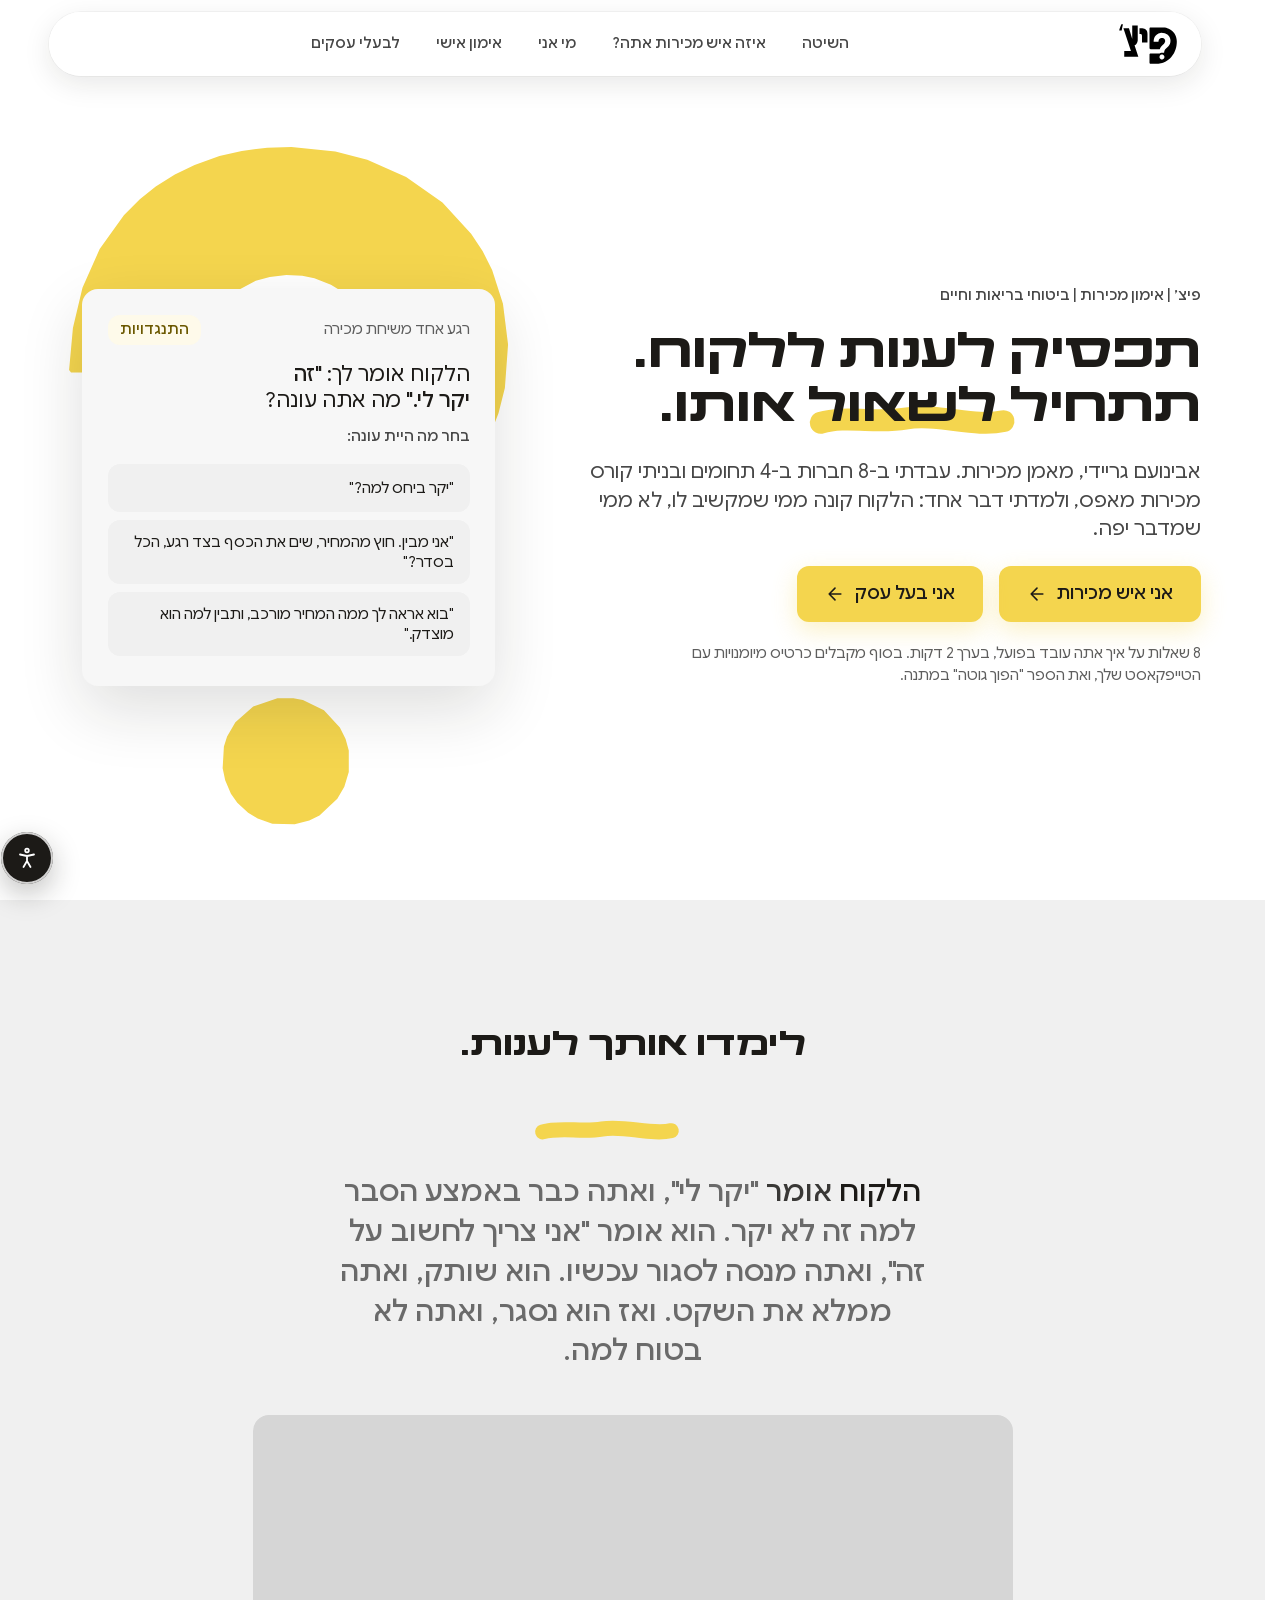
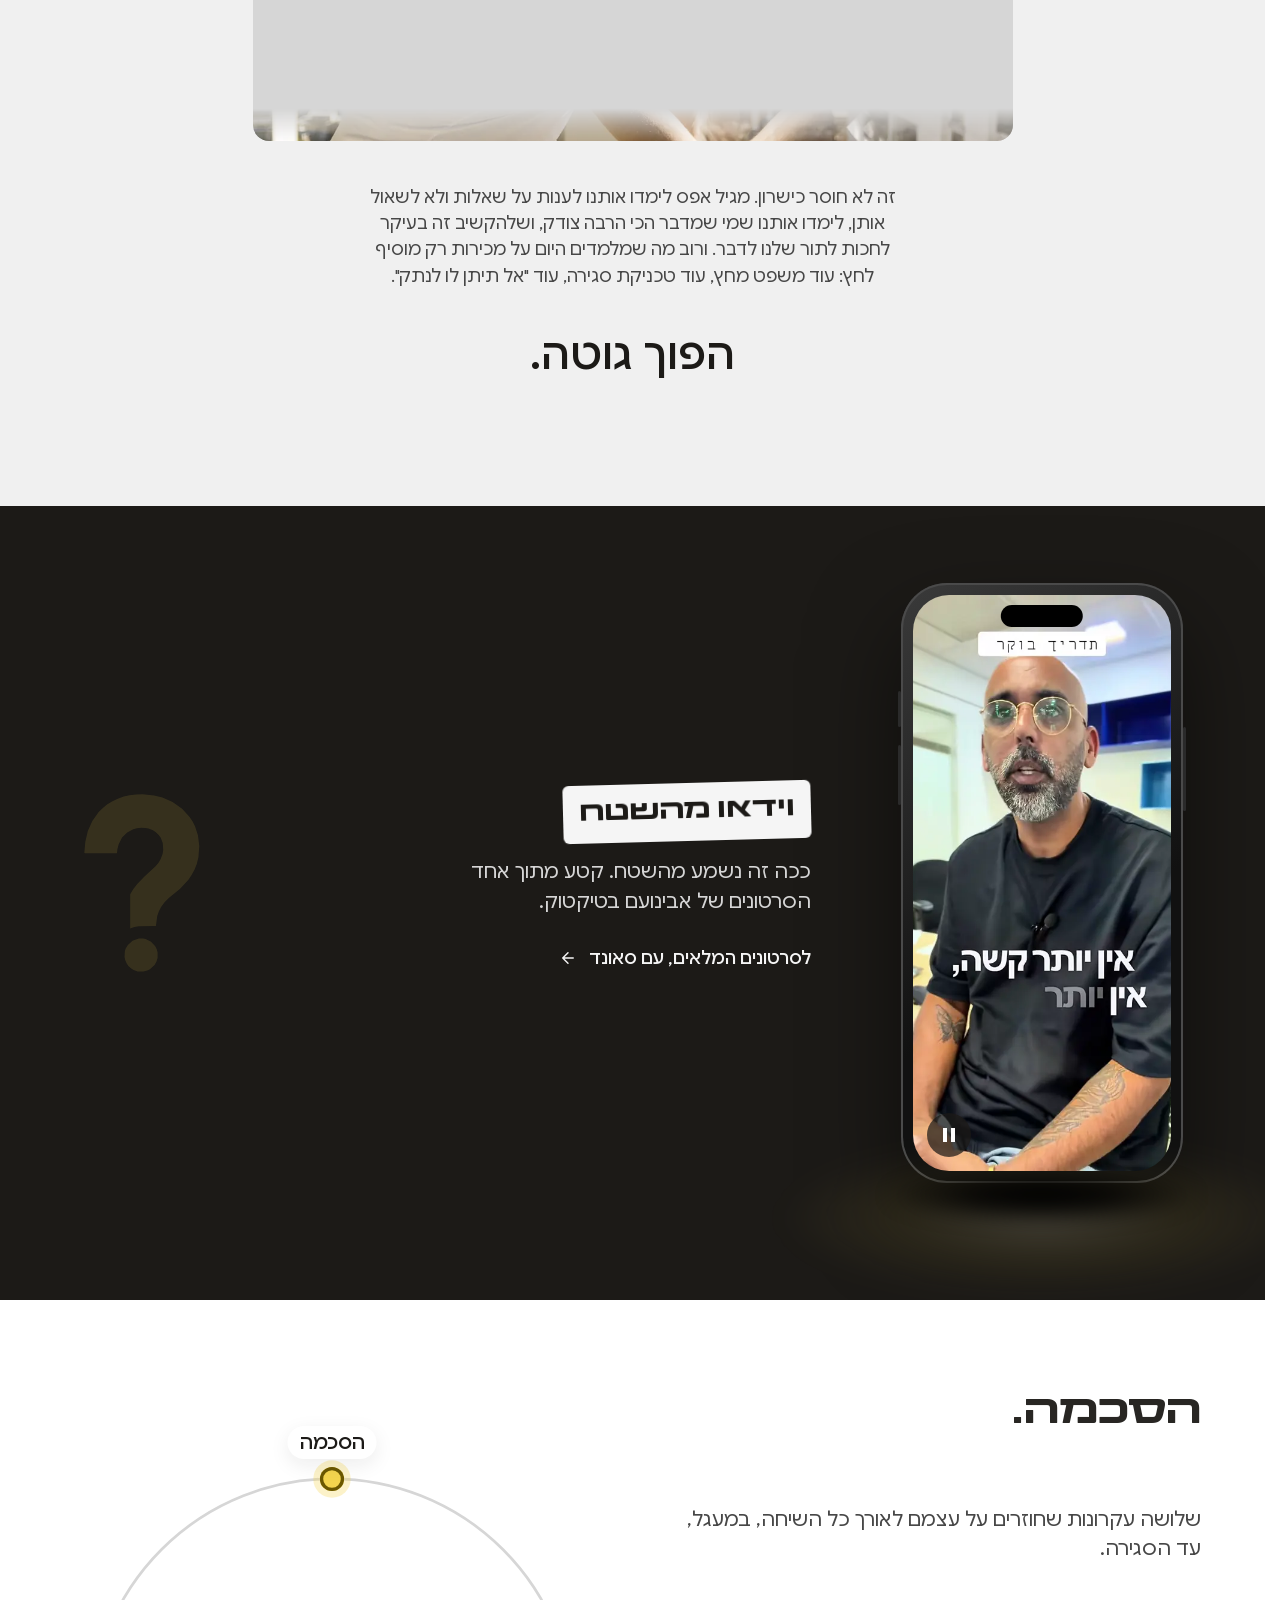
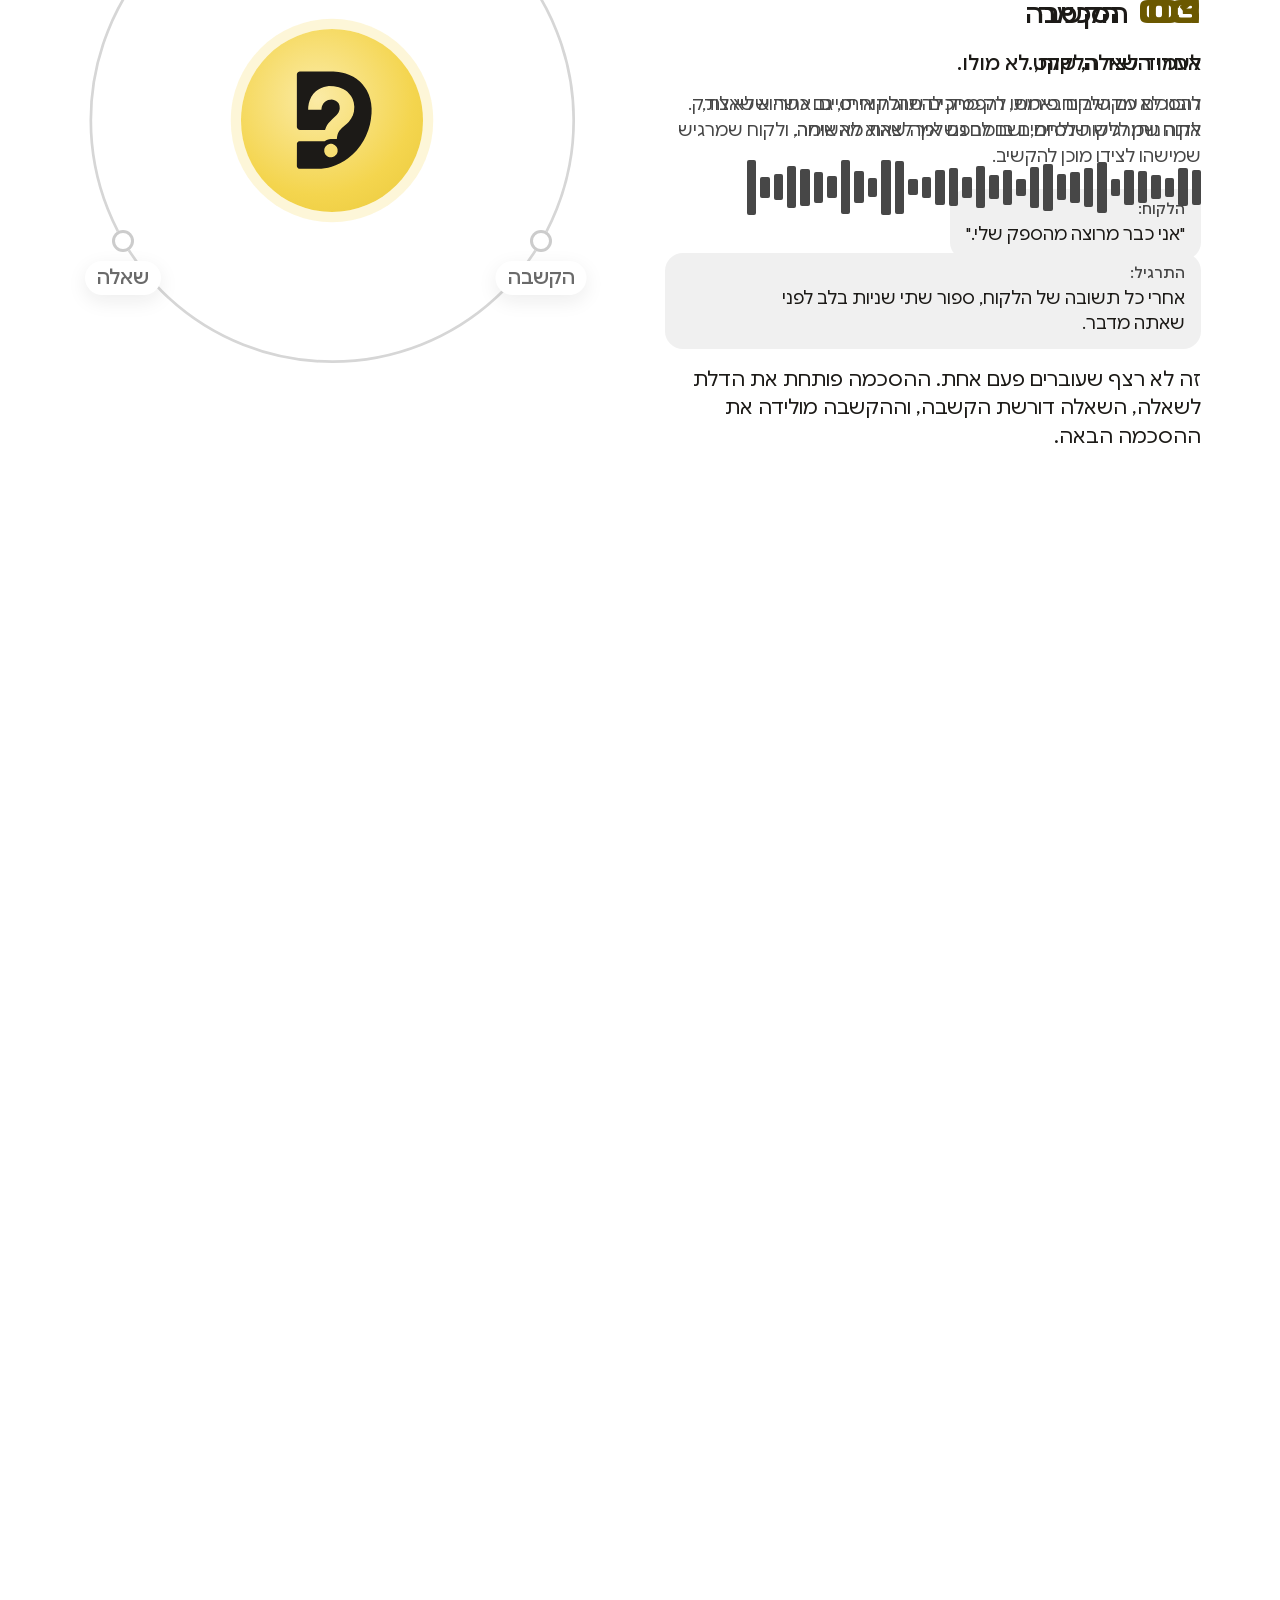
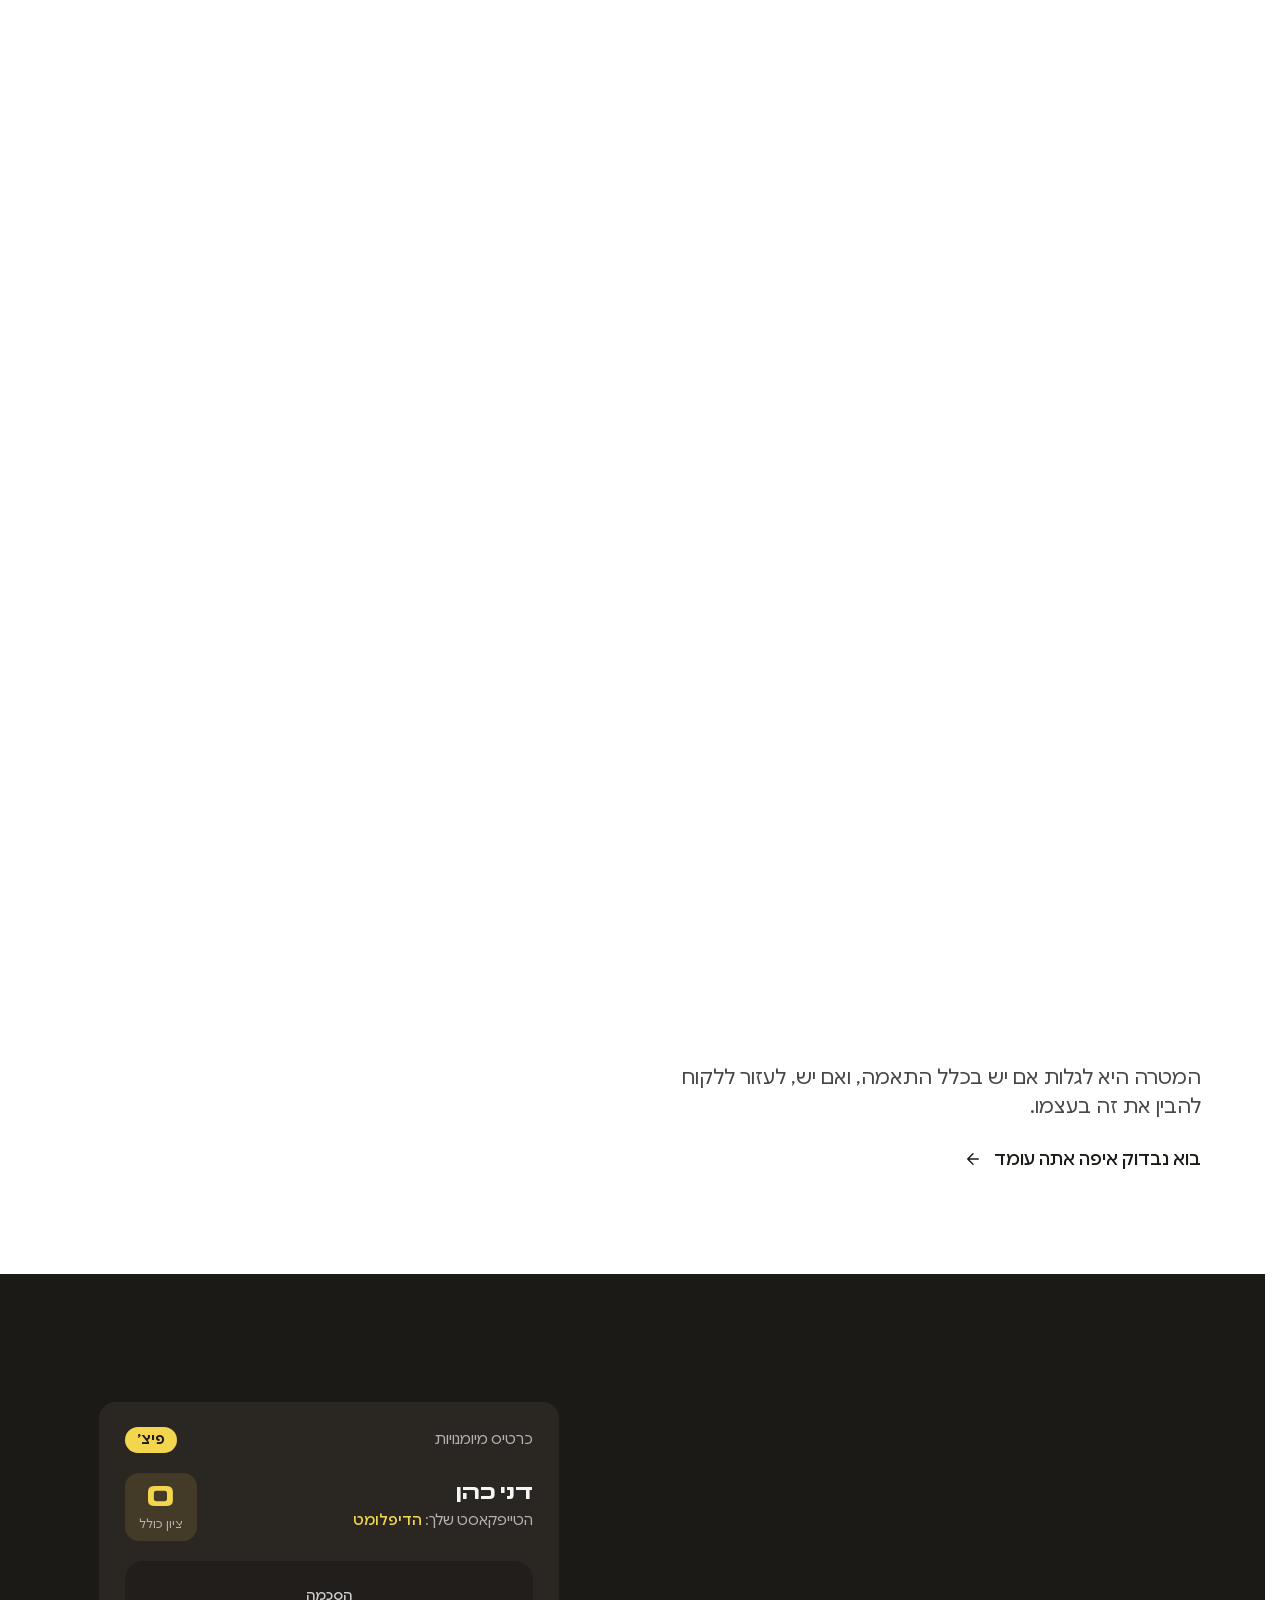
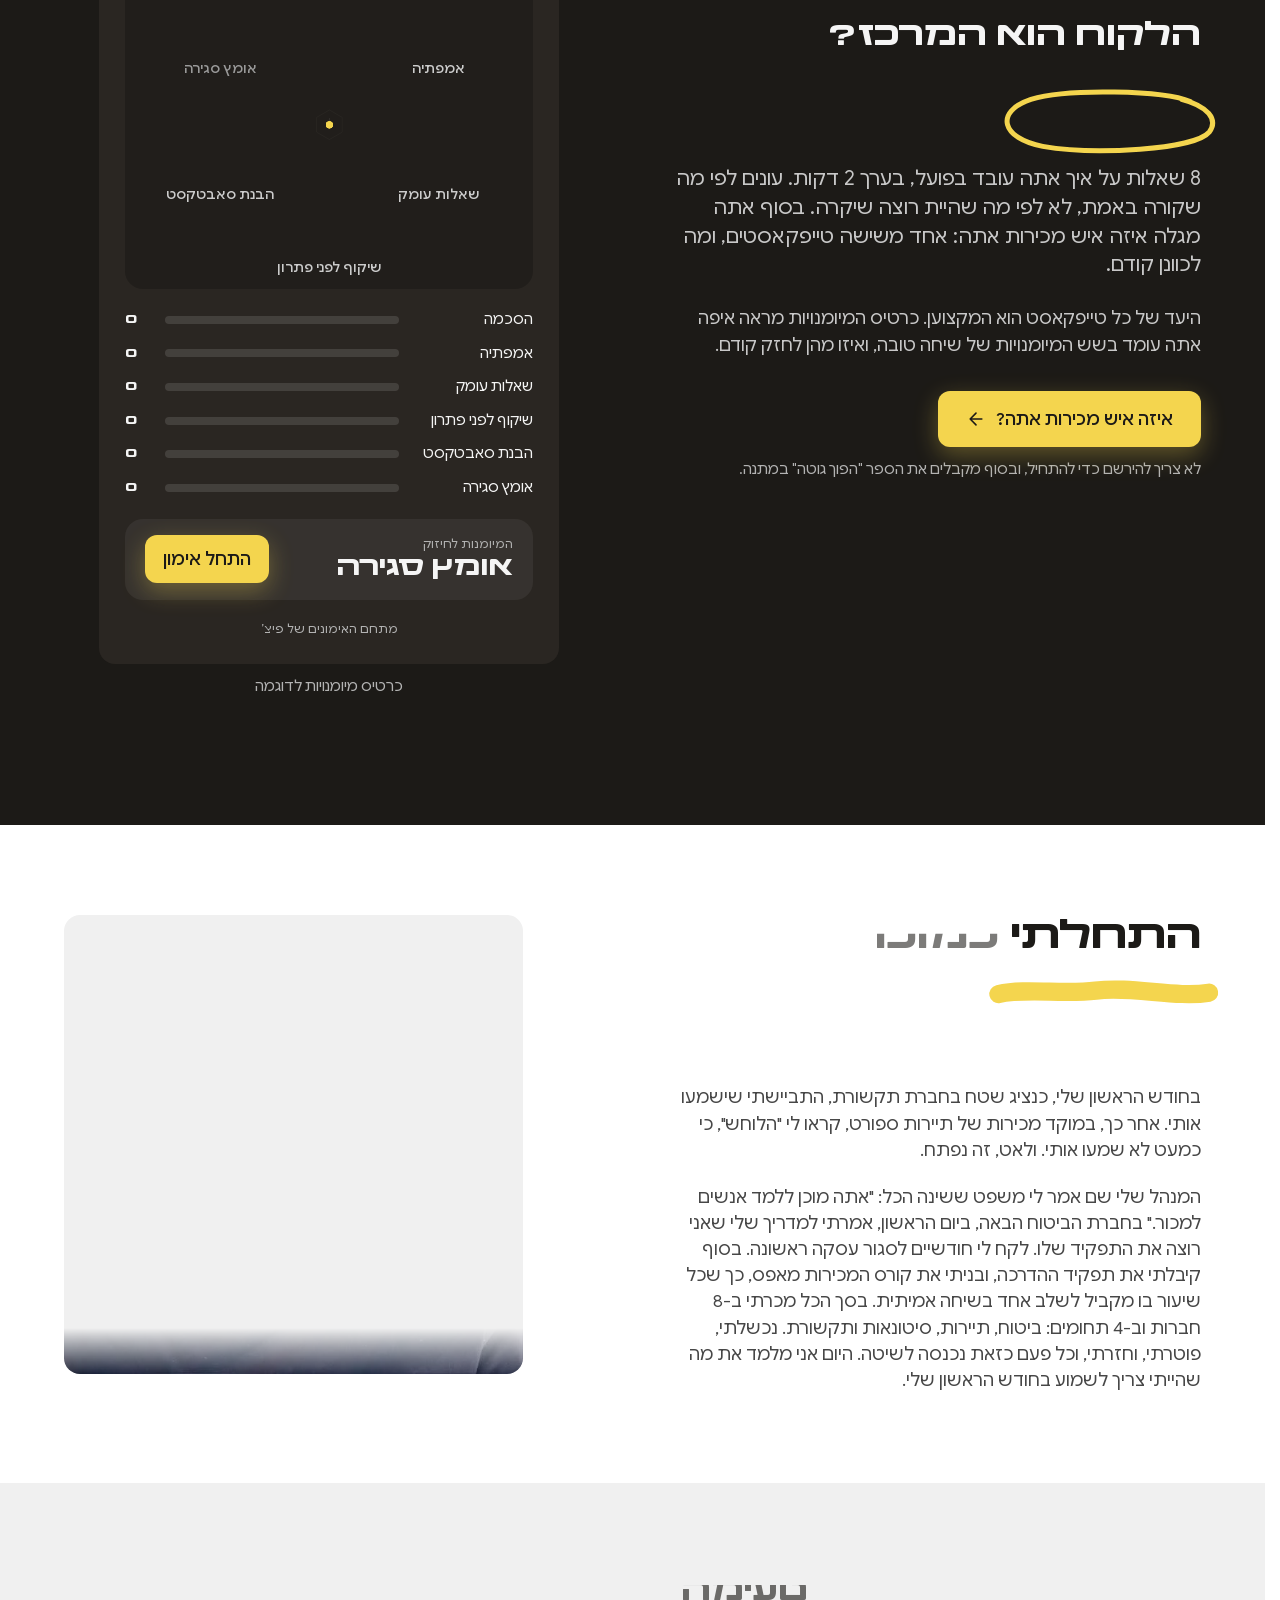
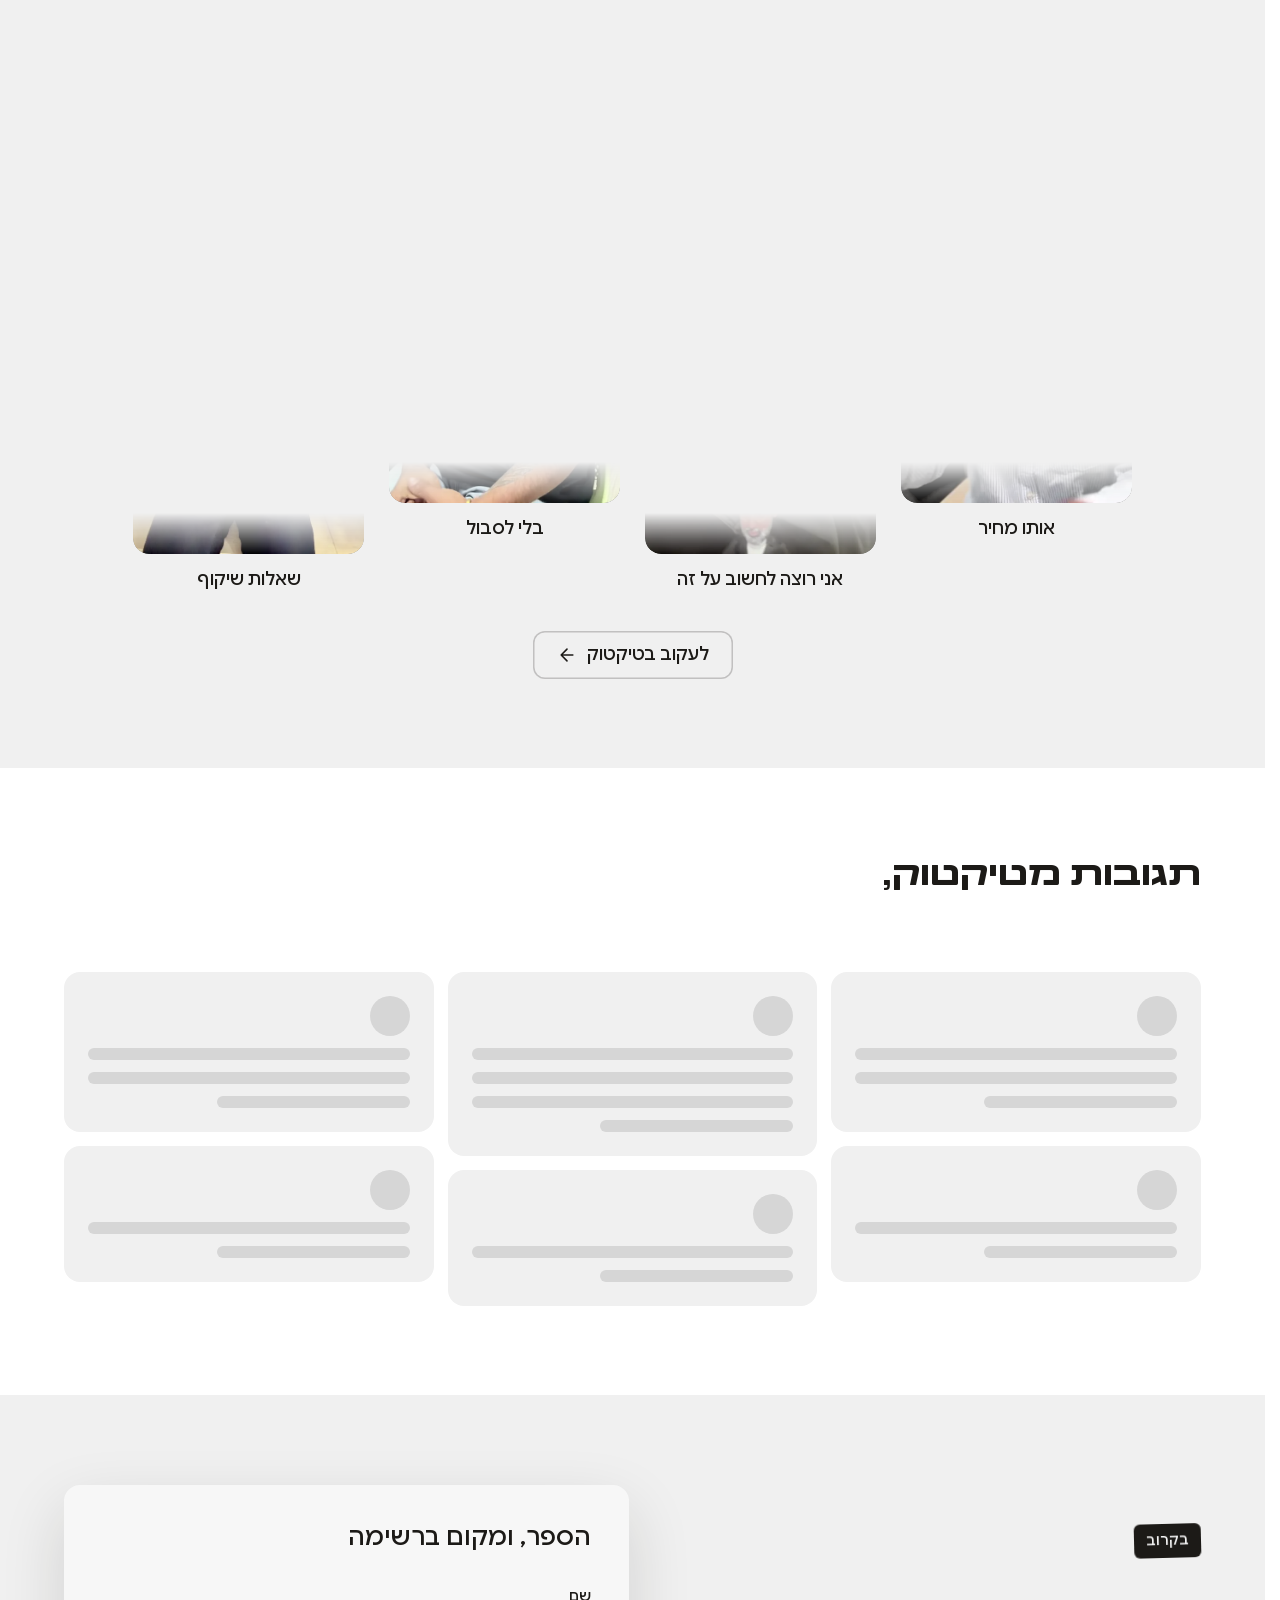
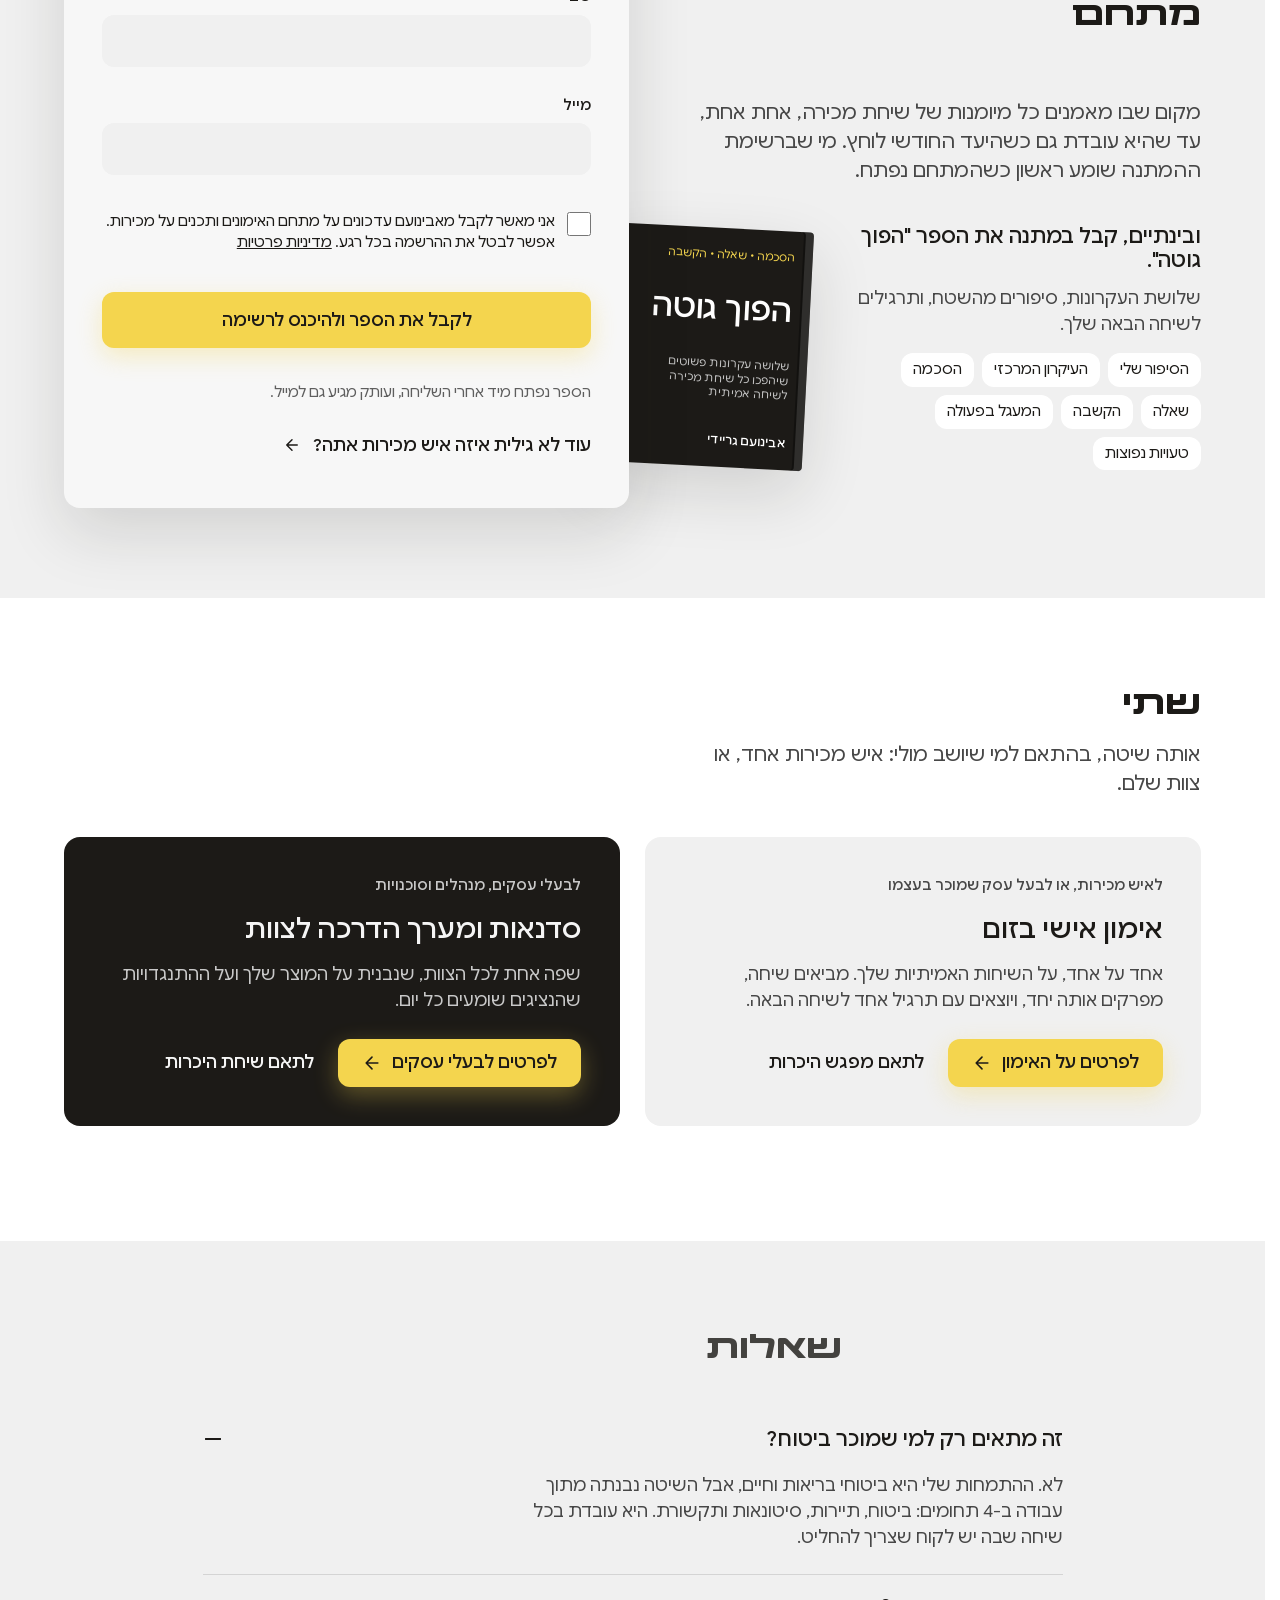
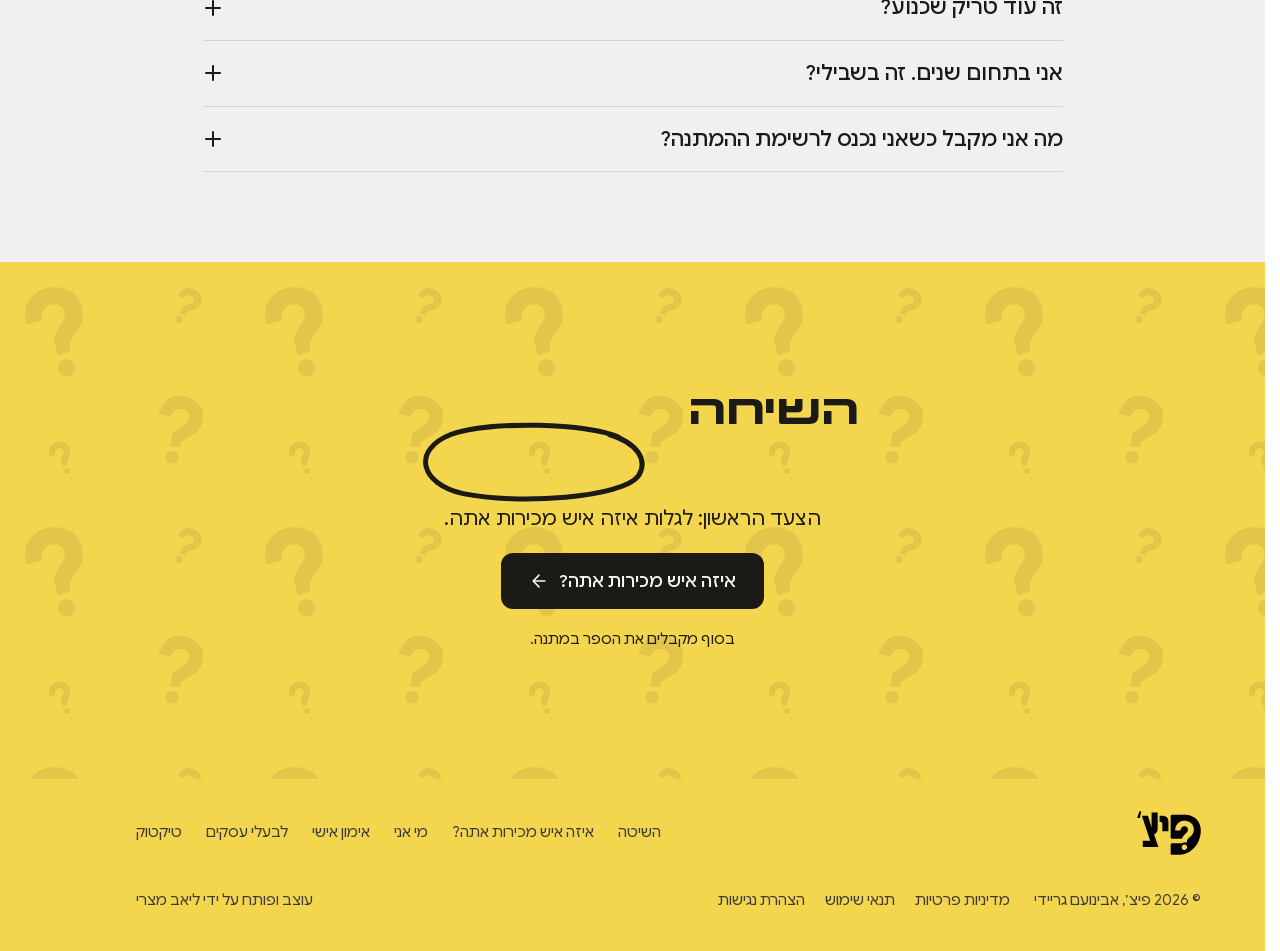
==== commit 7a75486f: "sketch update 2026-10-05_1340" ====
--- a/index.html
+++ b/index.html
@@ -9,7 +9,7 @@
 <link rel="icon" href="images/favicon.svg" type="image/svg+xml">
 <link rel="preload" href="fonts/TelAviv-BrutalistBold.woff2" as="font" type="font/woff2" crossorigin>
 <link rel="preload" href="fonts/GoogleSans-Hebrew.woff2" as="font" type="font/woff2" crossorigin>
-<link rel="stylesheet" href="site.css?v=66fb37fb">
+<link rel="stylesheet" href="site.css?v=bdaff19a">
 <script>document.documentElement.classList.add("js");if(!matchMedia("(prefers-reduced-motion: reduce)").matches&&!/[?&]edit=1/.test(location.search))document.documentElement.classList.add("open-anim")</script>
 </head>
 <body data-page="index">
@@ -346,7 +346,7 @@
 <script src="vendor/ScrollTrigger.min.js" defer></script>
 <script src="vendor/DrawSVGPlugin.min.js" defer></script>
 <script src="vendor/SplitText.min.js" defer></script>
-<script src="a11y.js?v=66fb37fb" defer></script>
-<script src="site.js?v=66fb37fb" defer></script>
+<script src="a11y.js?v=bdaff19a" defer></script>
+<script src="site.js?v=bdaff19a" defer></script>
 </body>
 </html>
--- a/site.css
+++ b/site.css
@@ -896,10 +896,15 @@
 
 /* ---------- 02b from the field: a loop from his own videos. A placeholder until the source files arrive (Liav, 24.9.2026:
    "only visuals will fix it, for now put placeholders"). The frame keeps the size the video will have ---------- */
-.reel { background: var(--dark); color: var(--on-dark); padding: clamp(56px, 6vw, 128px) var(--gutter); overflow: hidden; }
+.reel { background: var(--dark); color: var(--on-dark); padding: clamp(56px, 6vw, 128px) var(--gutter) calc(clamp(56px, 6vw, 128px) + 40px); overflow: hidden; }
 /* one of Avinoam's own videos, silent and looping, inside a classic phone (Liav, 28.9.2026) */
 .reel-in { display: grid; grid-template-columns: auto minmax(0, 1fr); gap: clamp(40px, 7vw, 144px); align-items: center; width: min(100%, 1100px); margin-inline: auto; }
 .phone { position: relative; width: clamp(220px, 22vw, 320px); aspect-ratio: 9 / 19.2; padding: 12px; border-radius: 46px; background: linear-gradient(145deg, #3A3A3A, #111 60%); box-shadow: inset 0 0 0 2px #4A4A4A, 0 40px 90px rgba(0, 0, 0, .5); }
+/* a floor under the phone (5.10.2026): on the dark band a plain drop shadow disappears, so the shadow is an ellipse on the surface below it,
+   tight and dark where it touches, wide and soft further out, with a faint warm bounce of the screen's light */
+.phone::before { content: ""; position: absolute; z-index: -1; left: 50%; /* qa-allow: physical, centred under the phone */ bottom: -40px; translate: -50% 0; width: 112%; height: 56px; border-radius: 50%; background: radial-gradient(closest-side, #000 0%, rgba(0, 0, 0, .8) 45%, transparent); filter: blur(9px); }
+/* the surface the phone stands on: a lit patch of floor, so the contact shadow above has something to darken */
+.phone::after { content: ""; position: absolute; z-index: -2; left: 50%; /* qa-allow: physical, centred under the phone */ bottom: -110px; translate: -50% 0; width: 190%; height: 150px; border-radius: 50%; background: radial-gradient(closest-side, rgba(255, 244, 205, .20), rgba(244, 213, 78, .08) 55%, transparent); filter: blur(14px); }
 .phone-screen { position: relative; height: 100%; border-radius: 36px; overflow: hidden; background: #000; }
 .phone-video { width: 100%; height: 100%; object-fit: cover; display: block; }
 .phone-island { position: absolute; z-index: 1; top: 10px; left: 50%; translate: -50% 0; width: 32%; height: 22px; border-radius: 12px; background: #000; }
